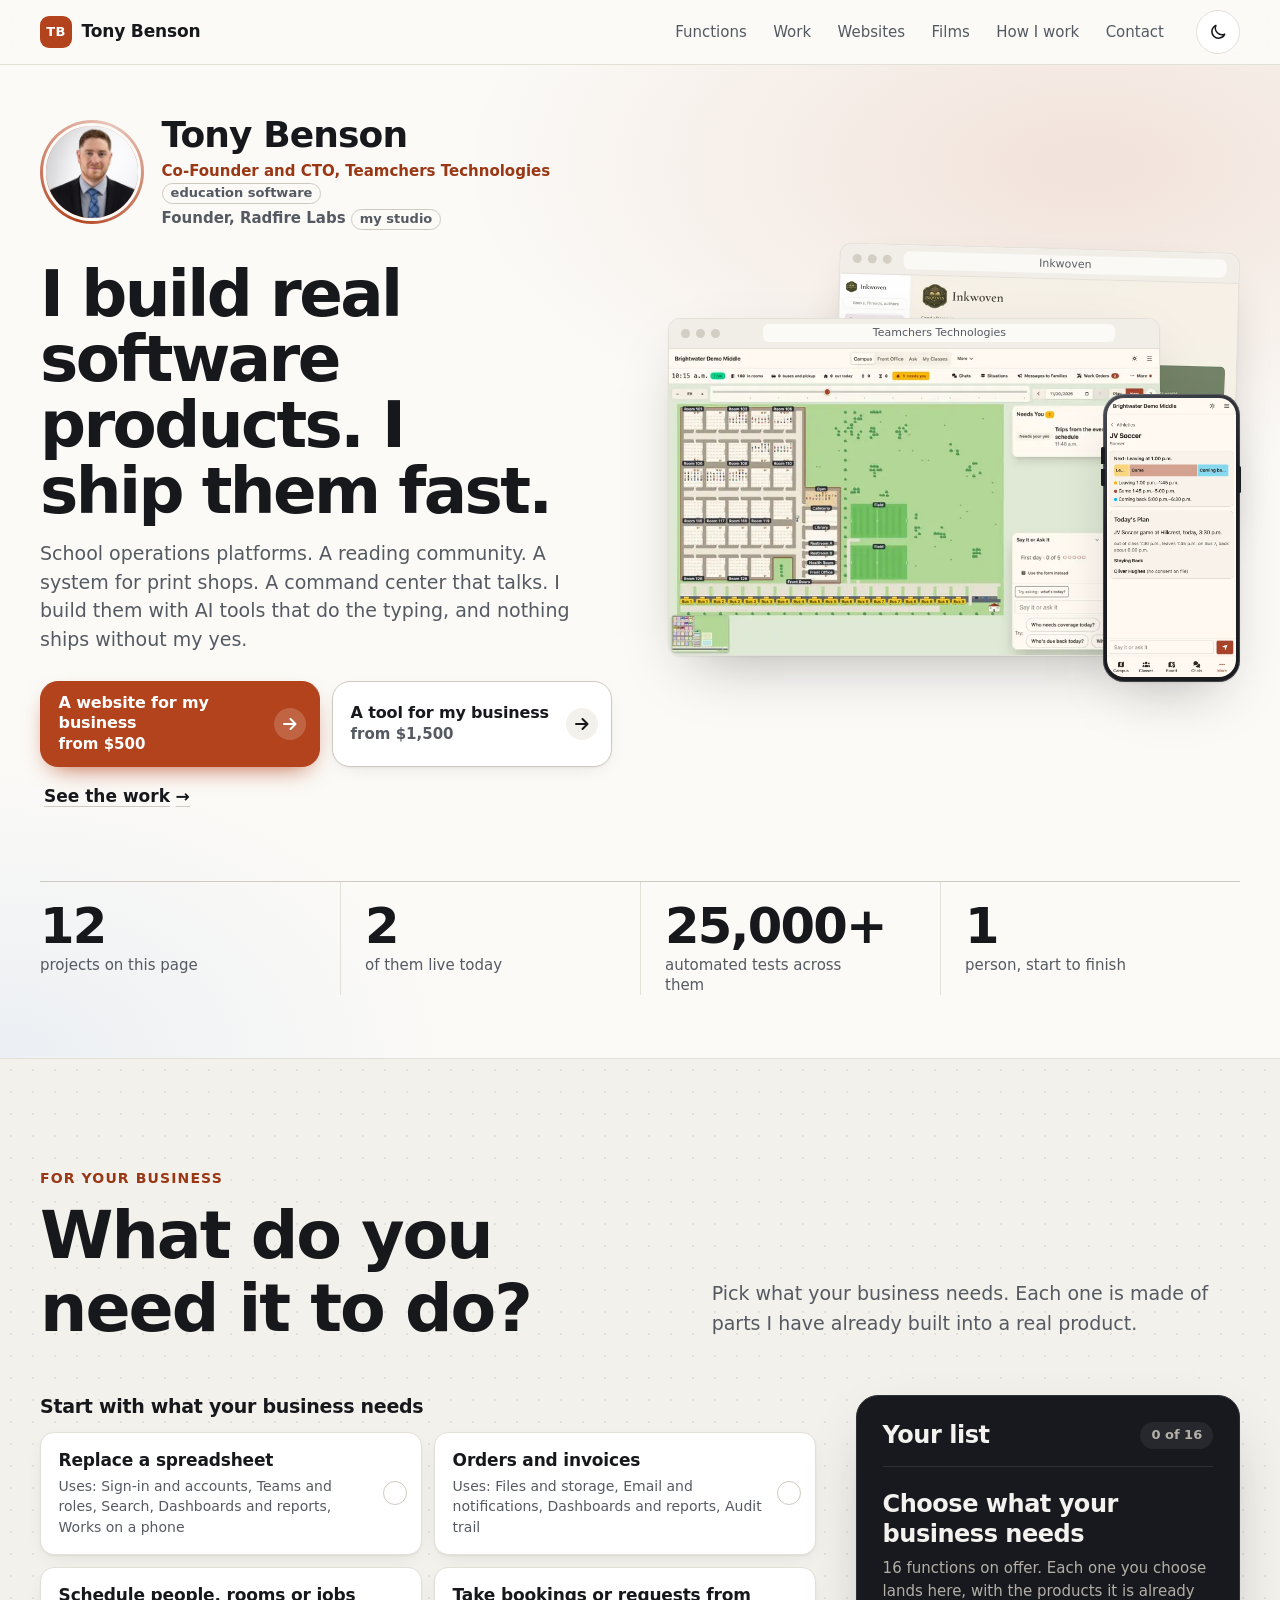
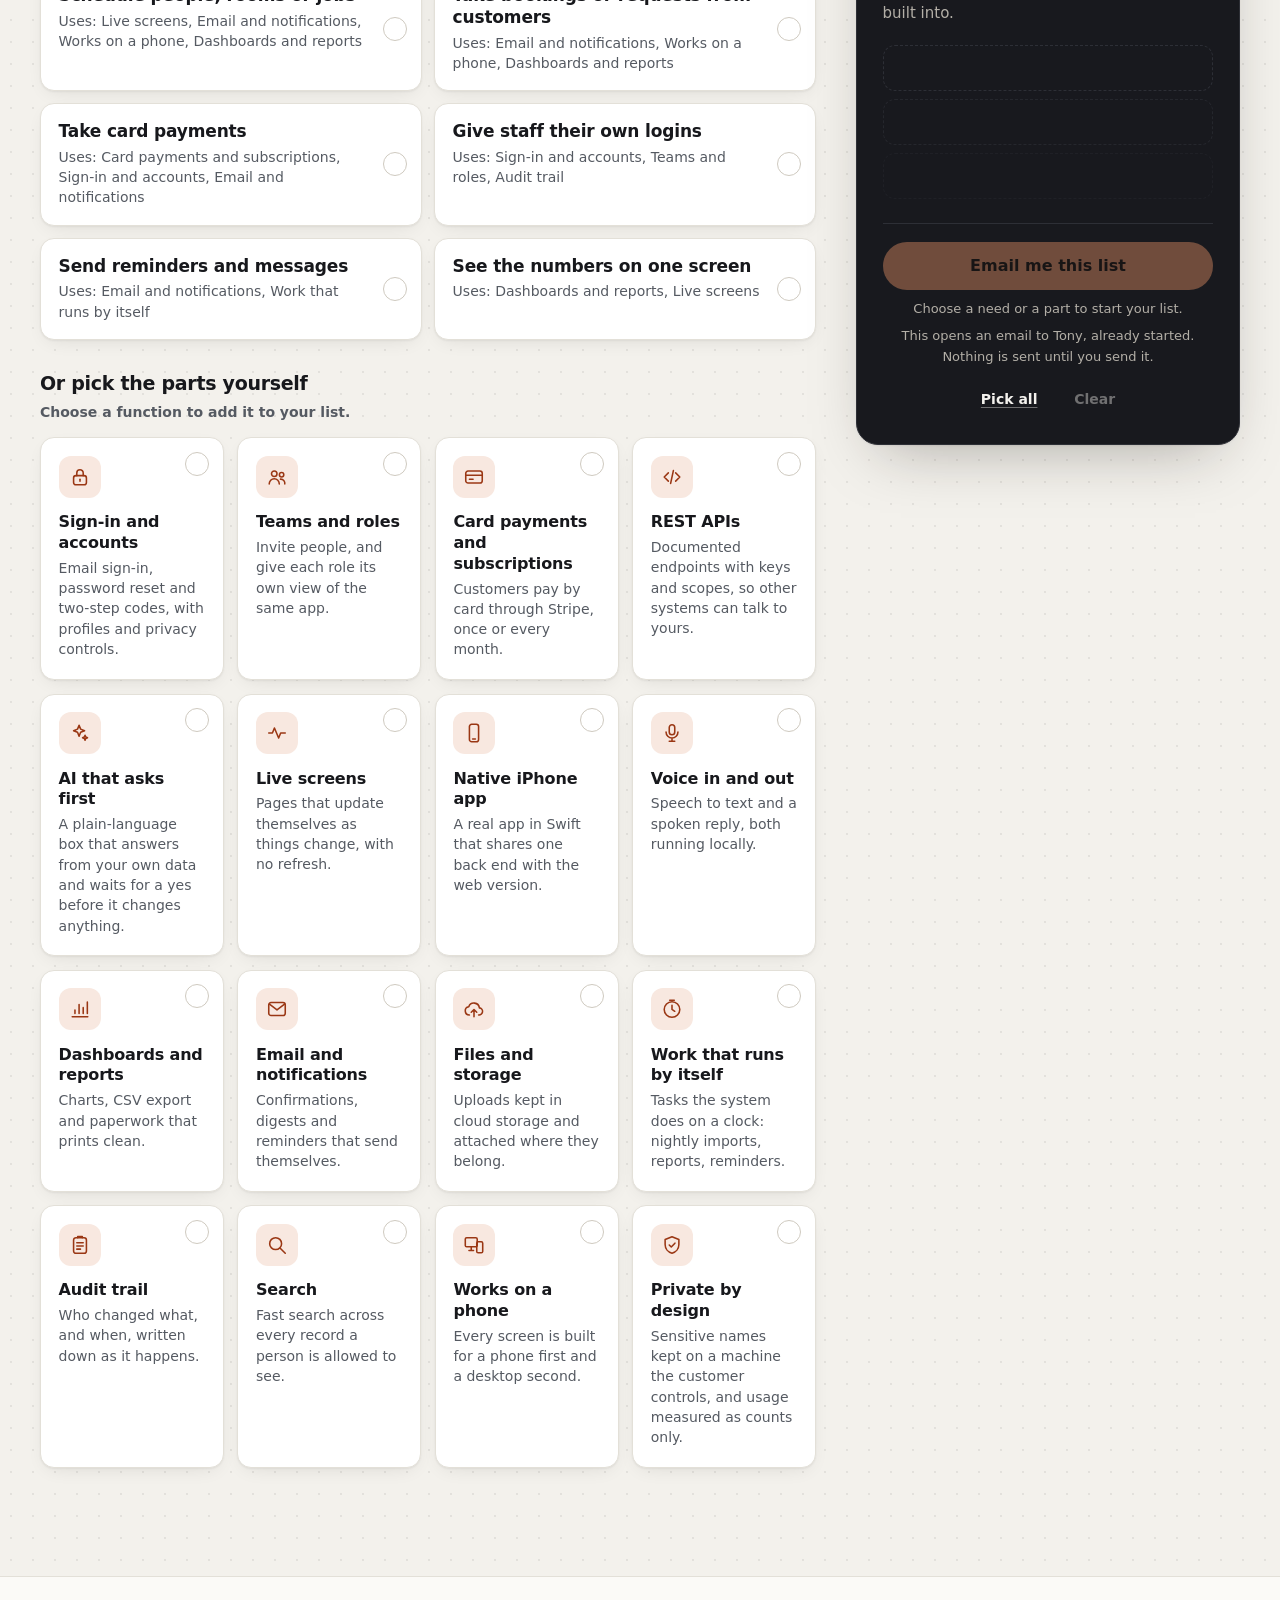
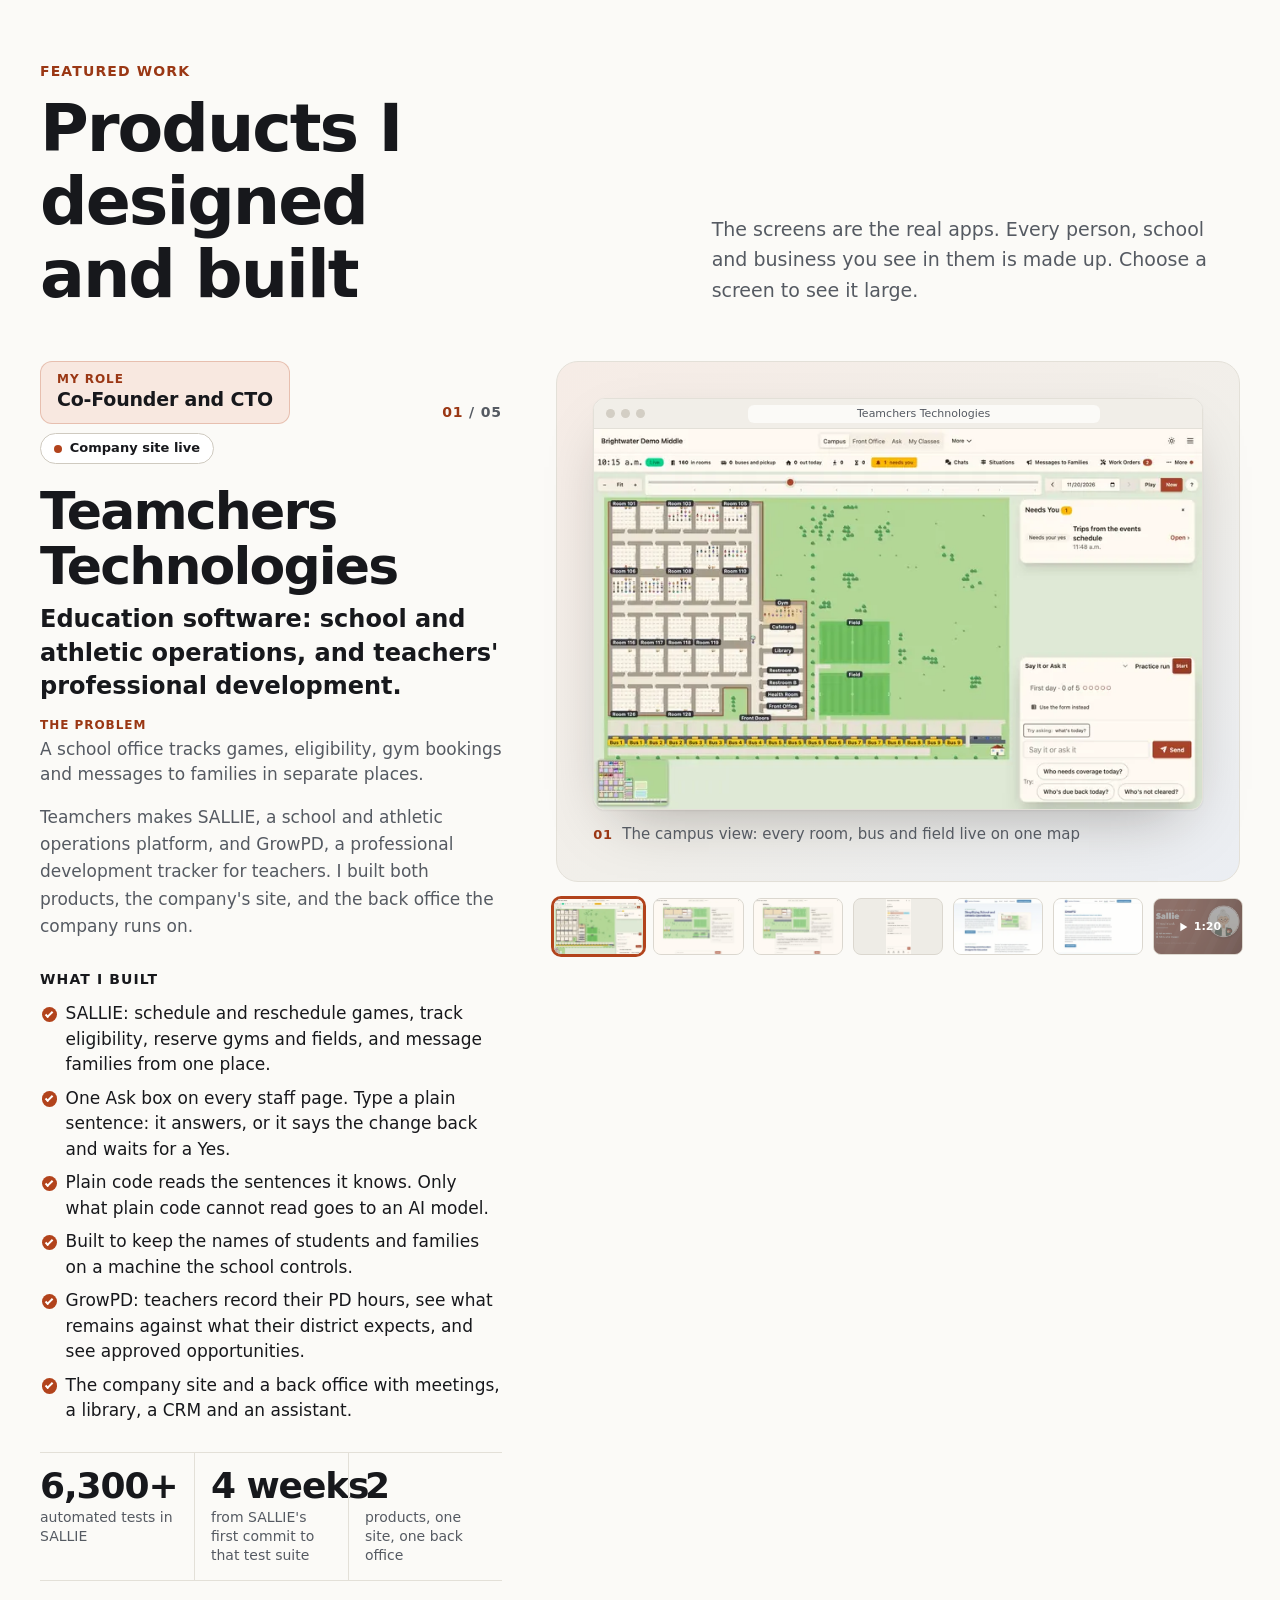
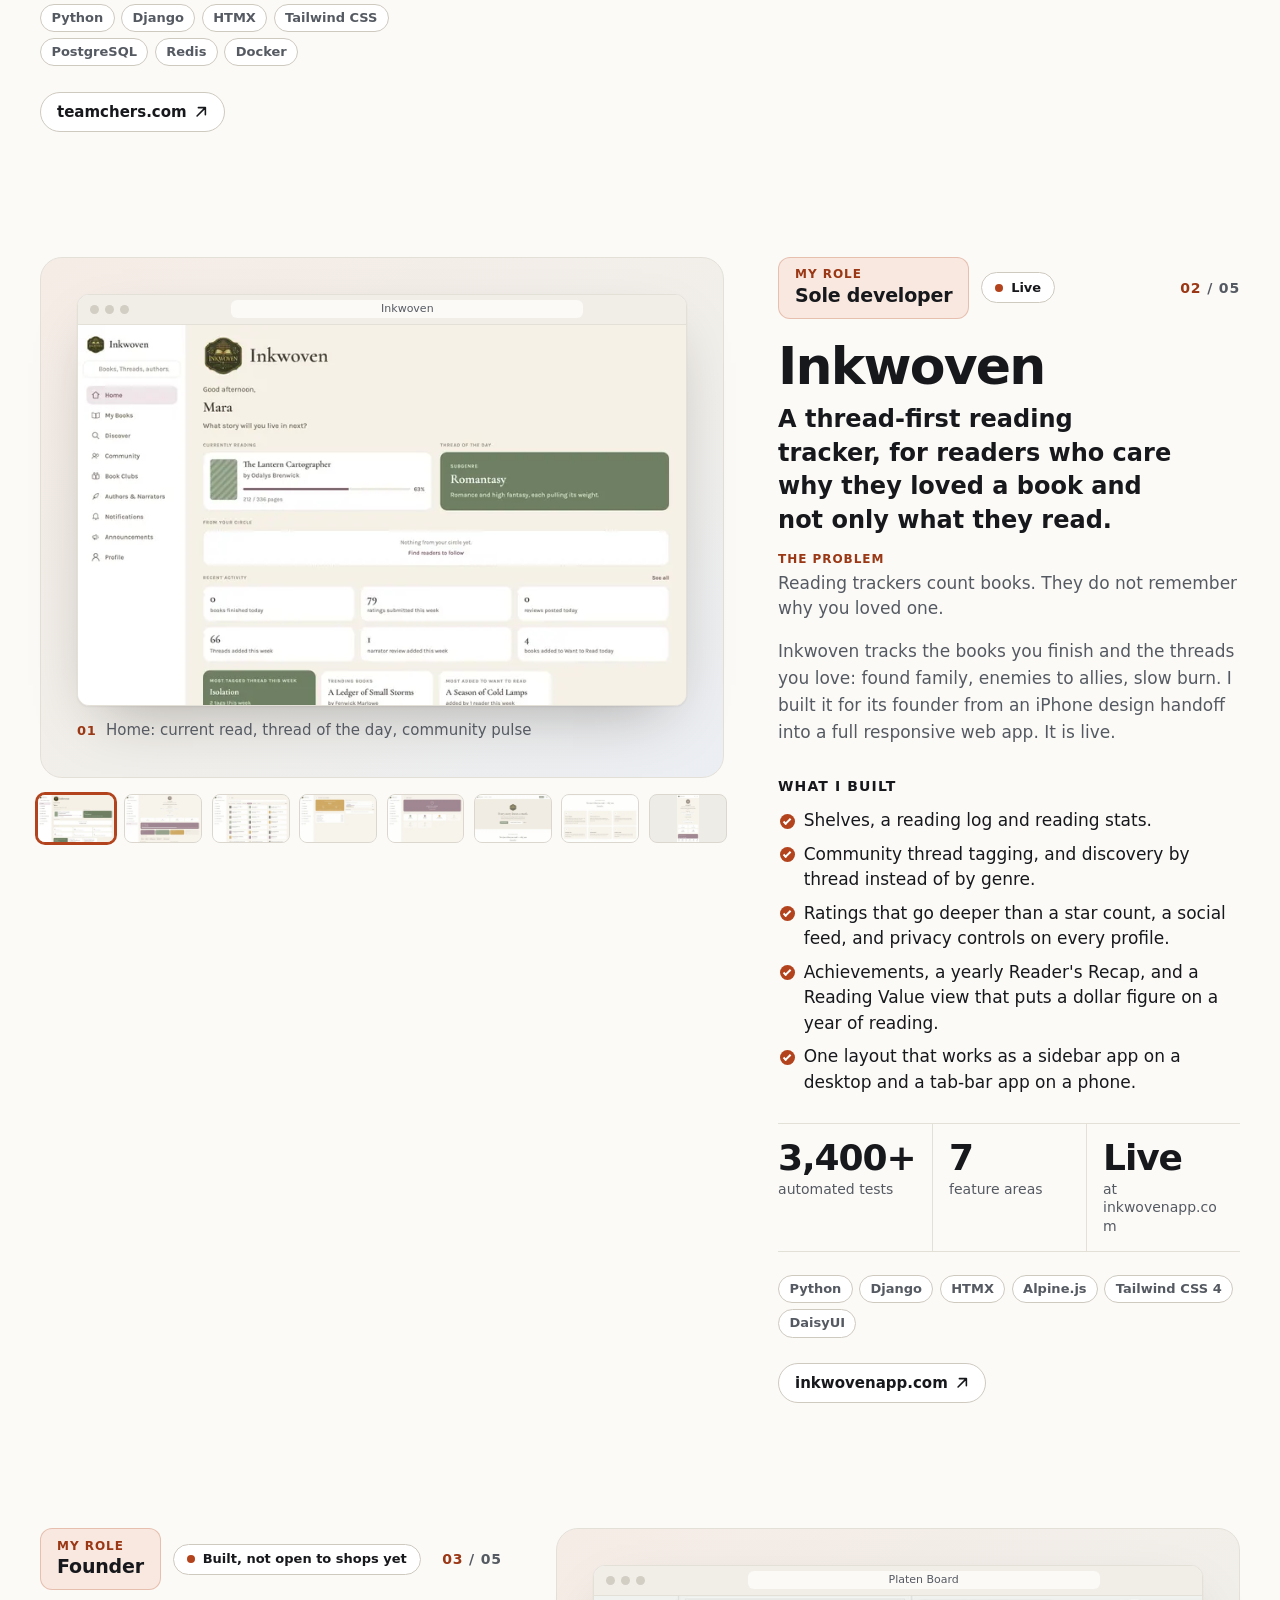
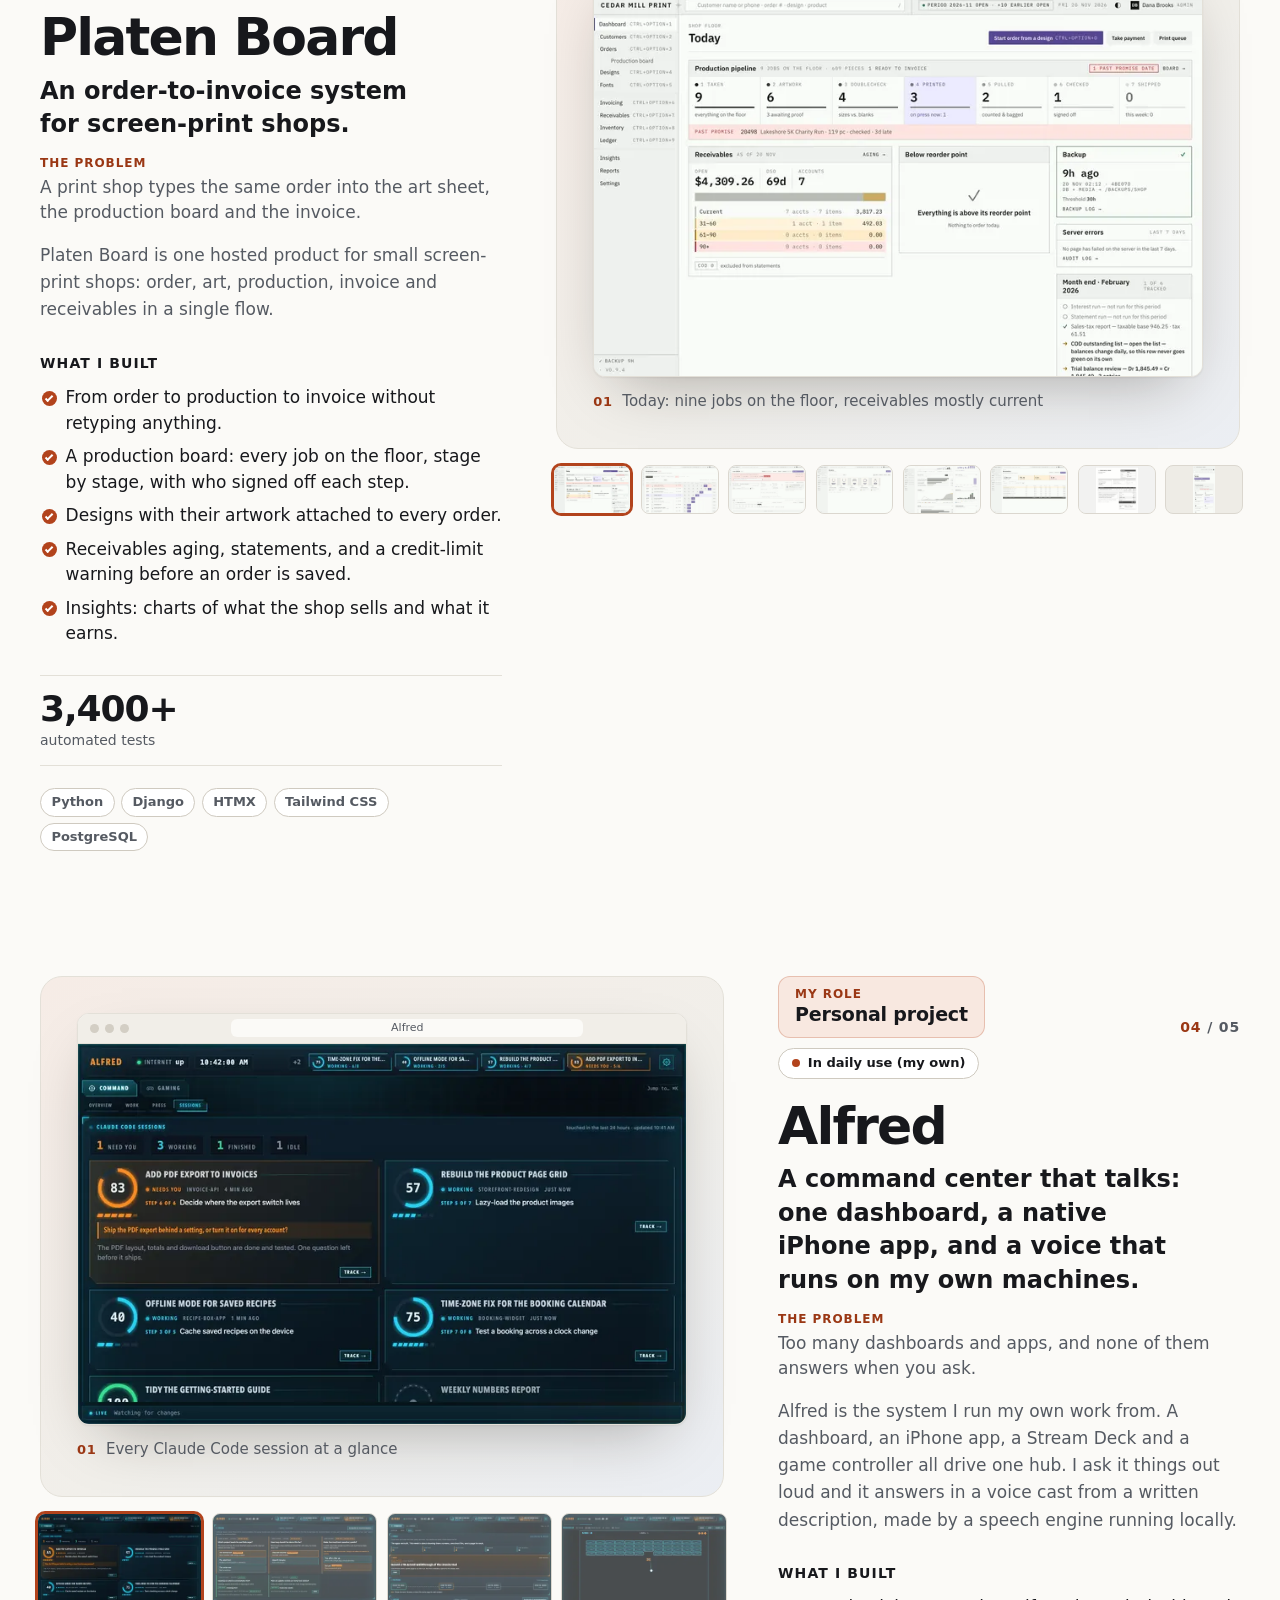
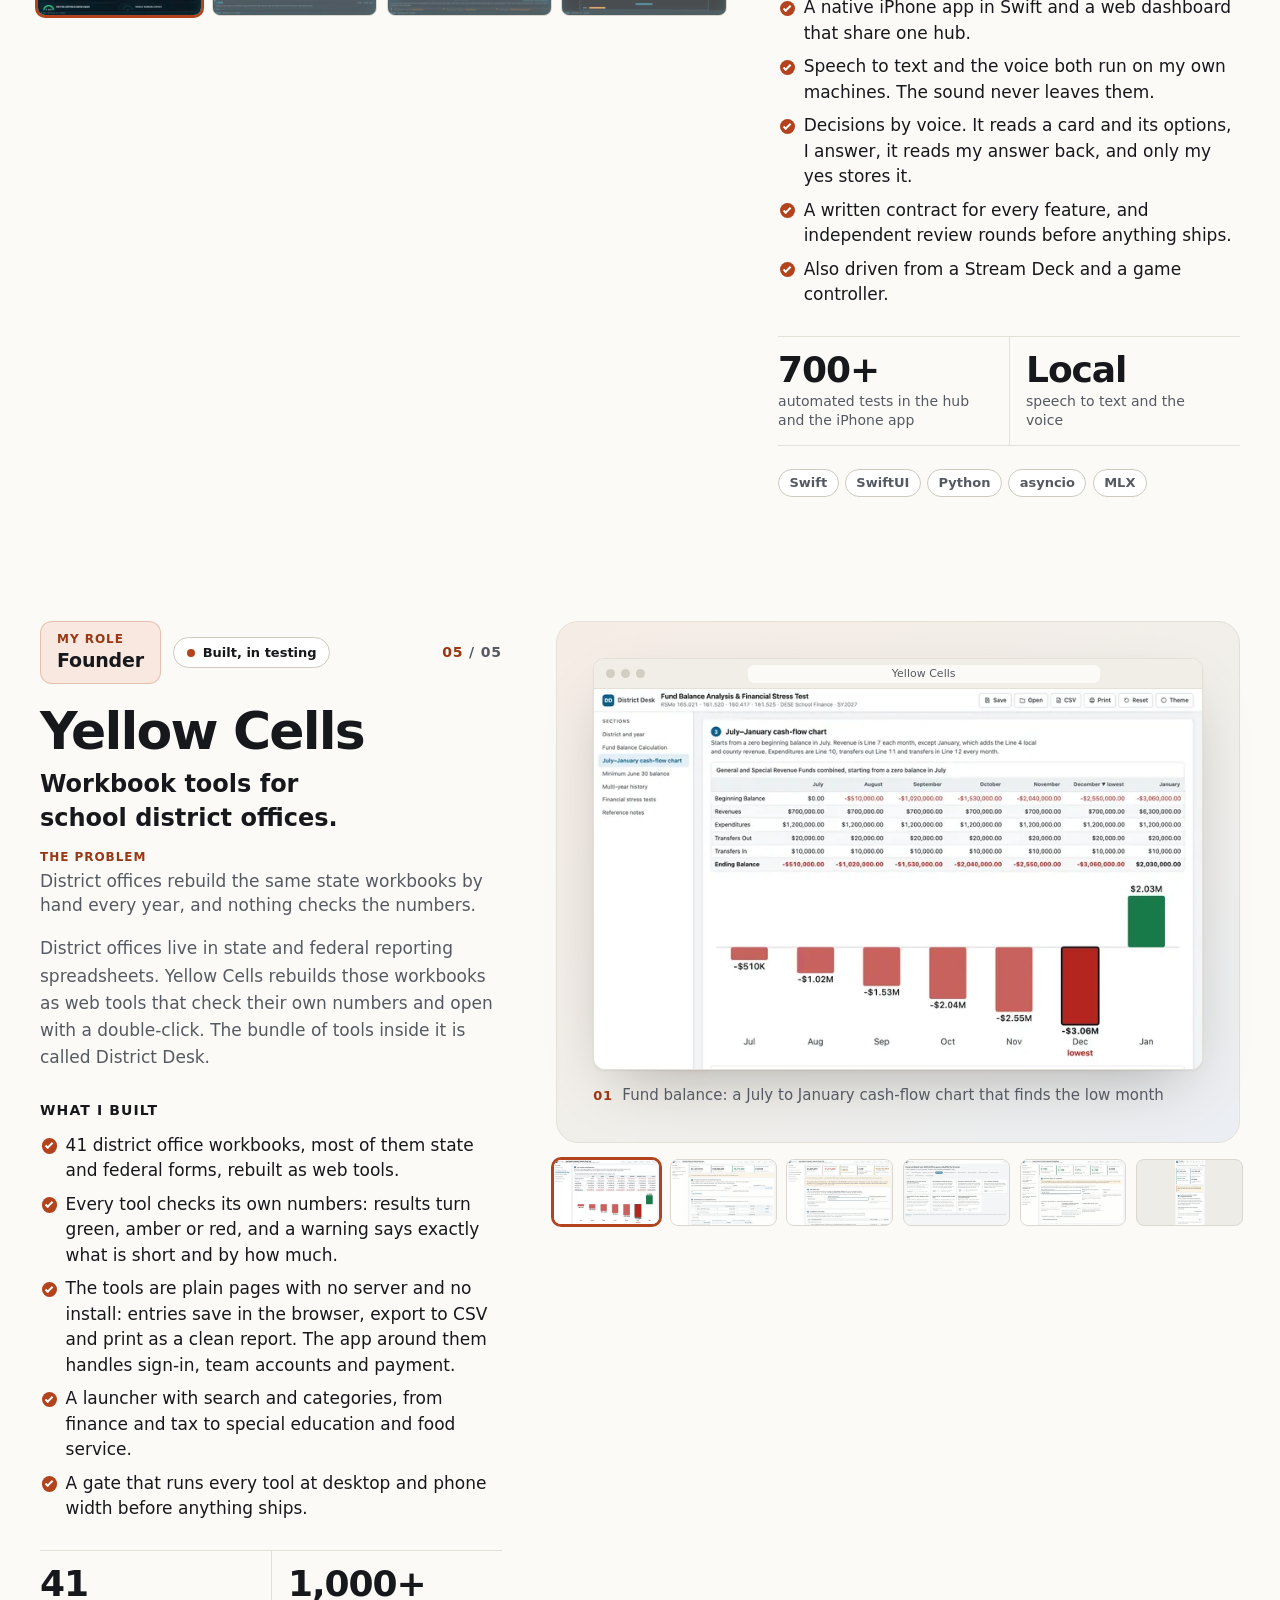
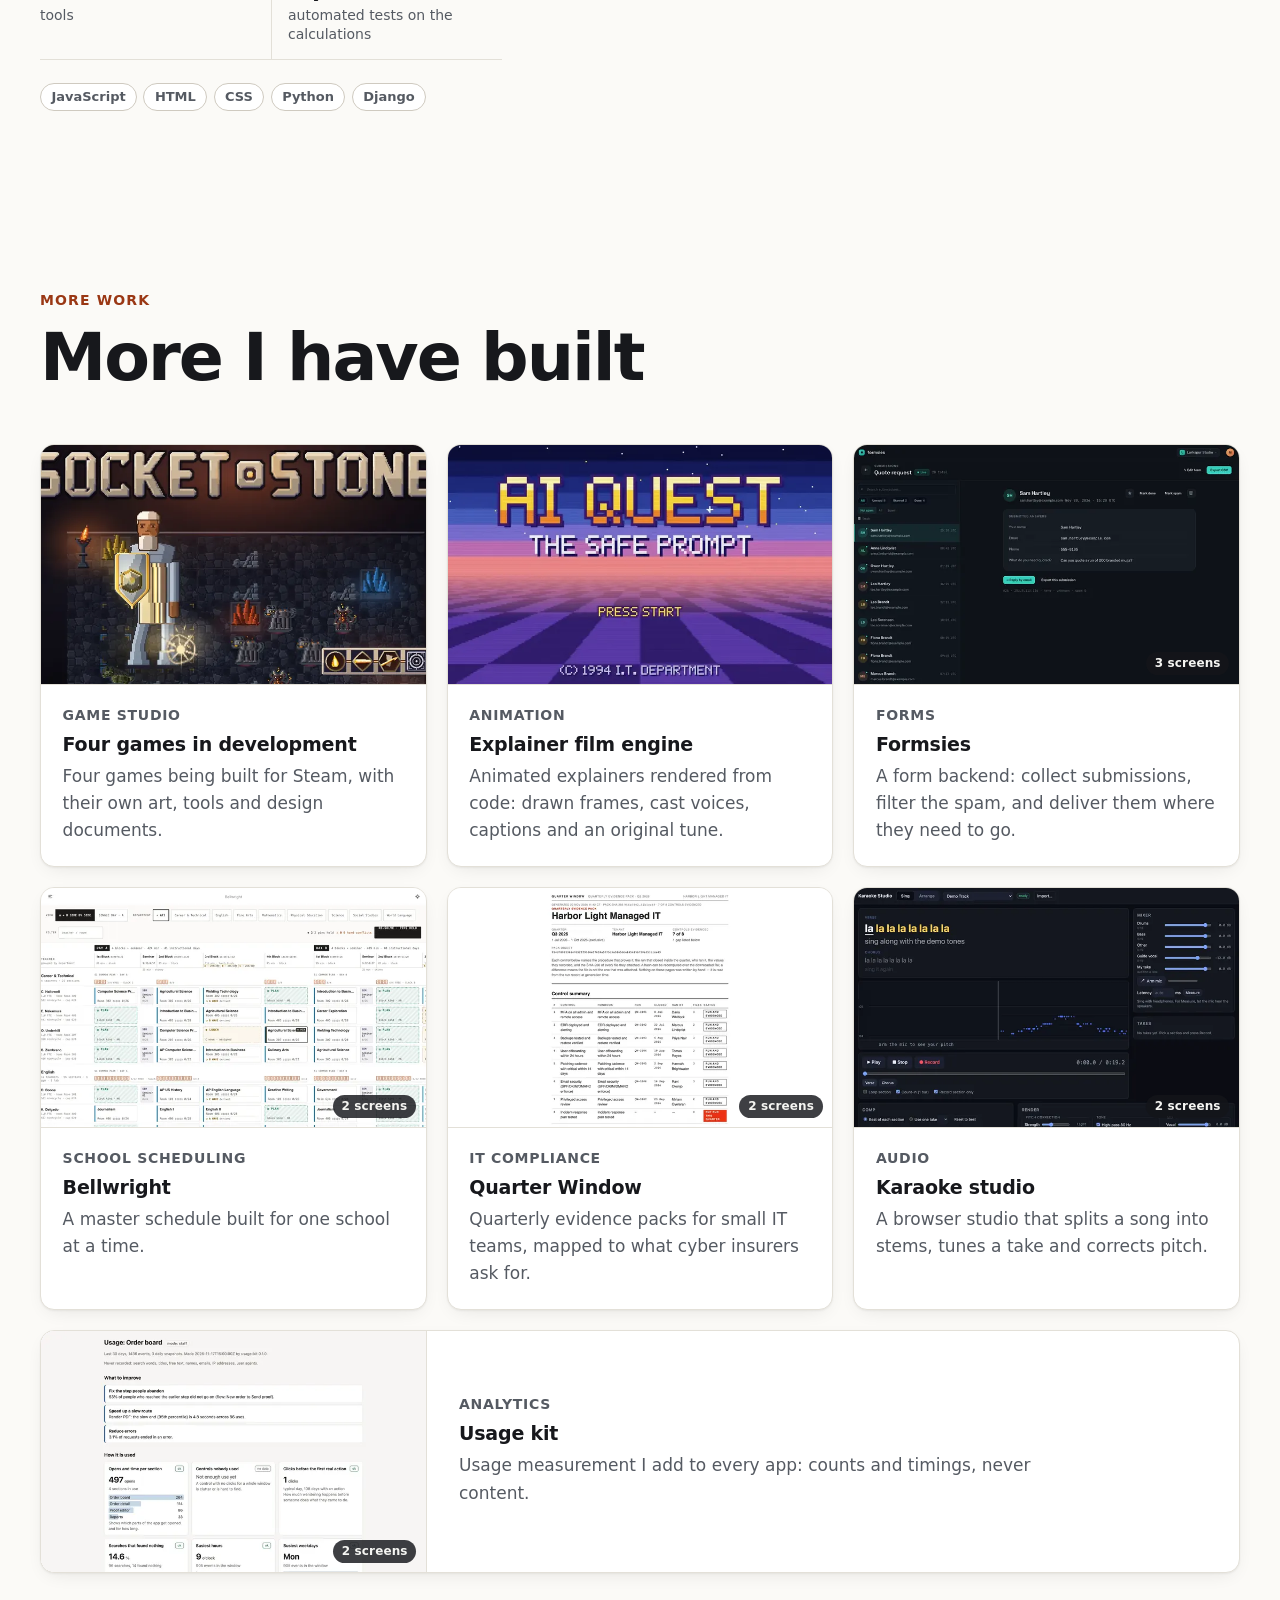
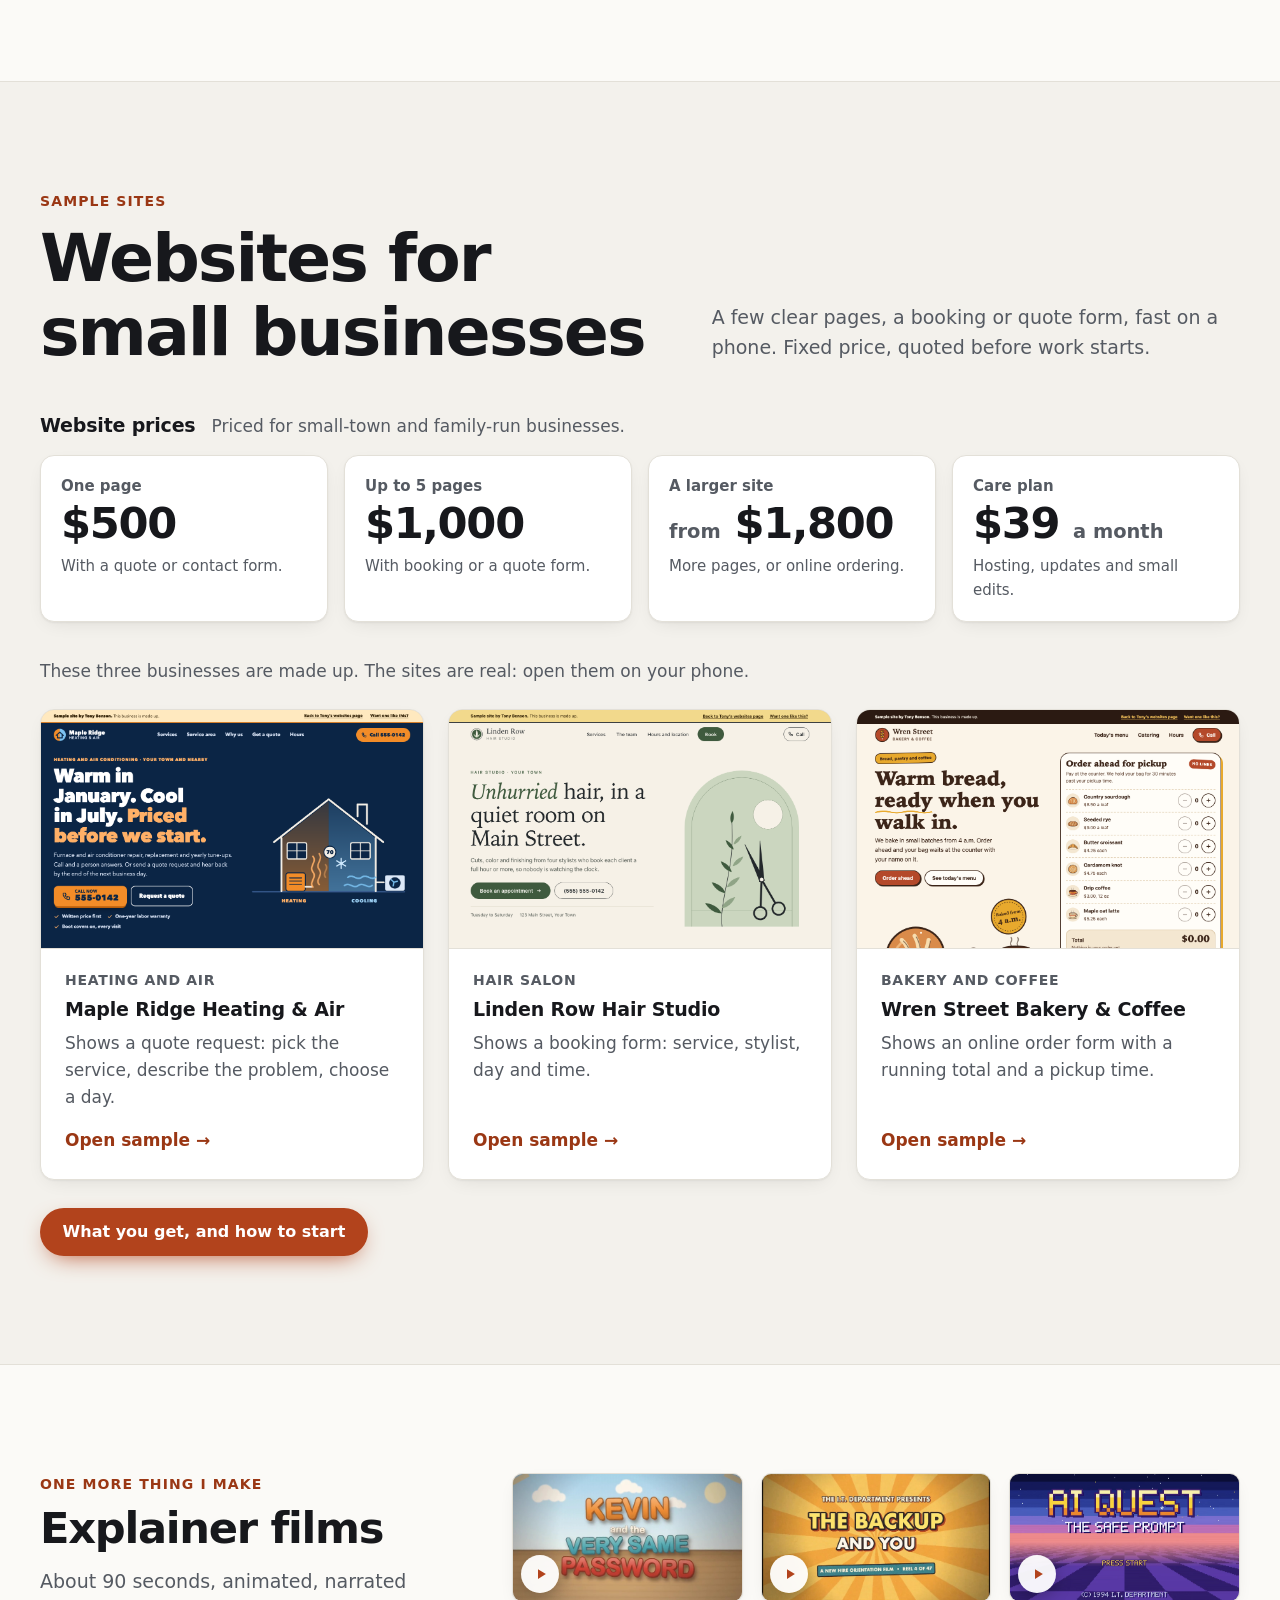
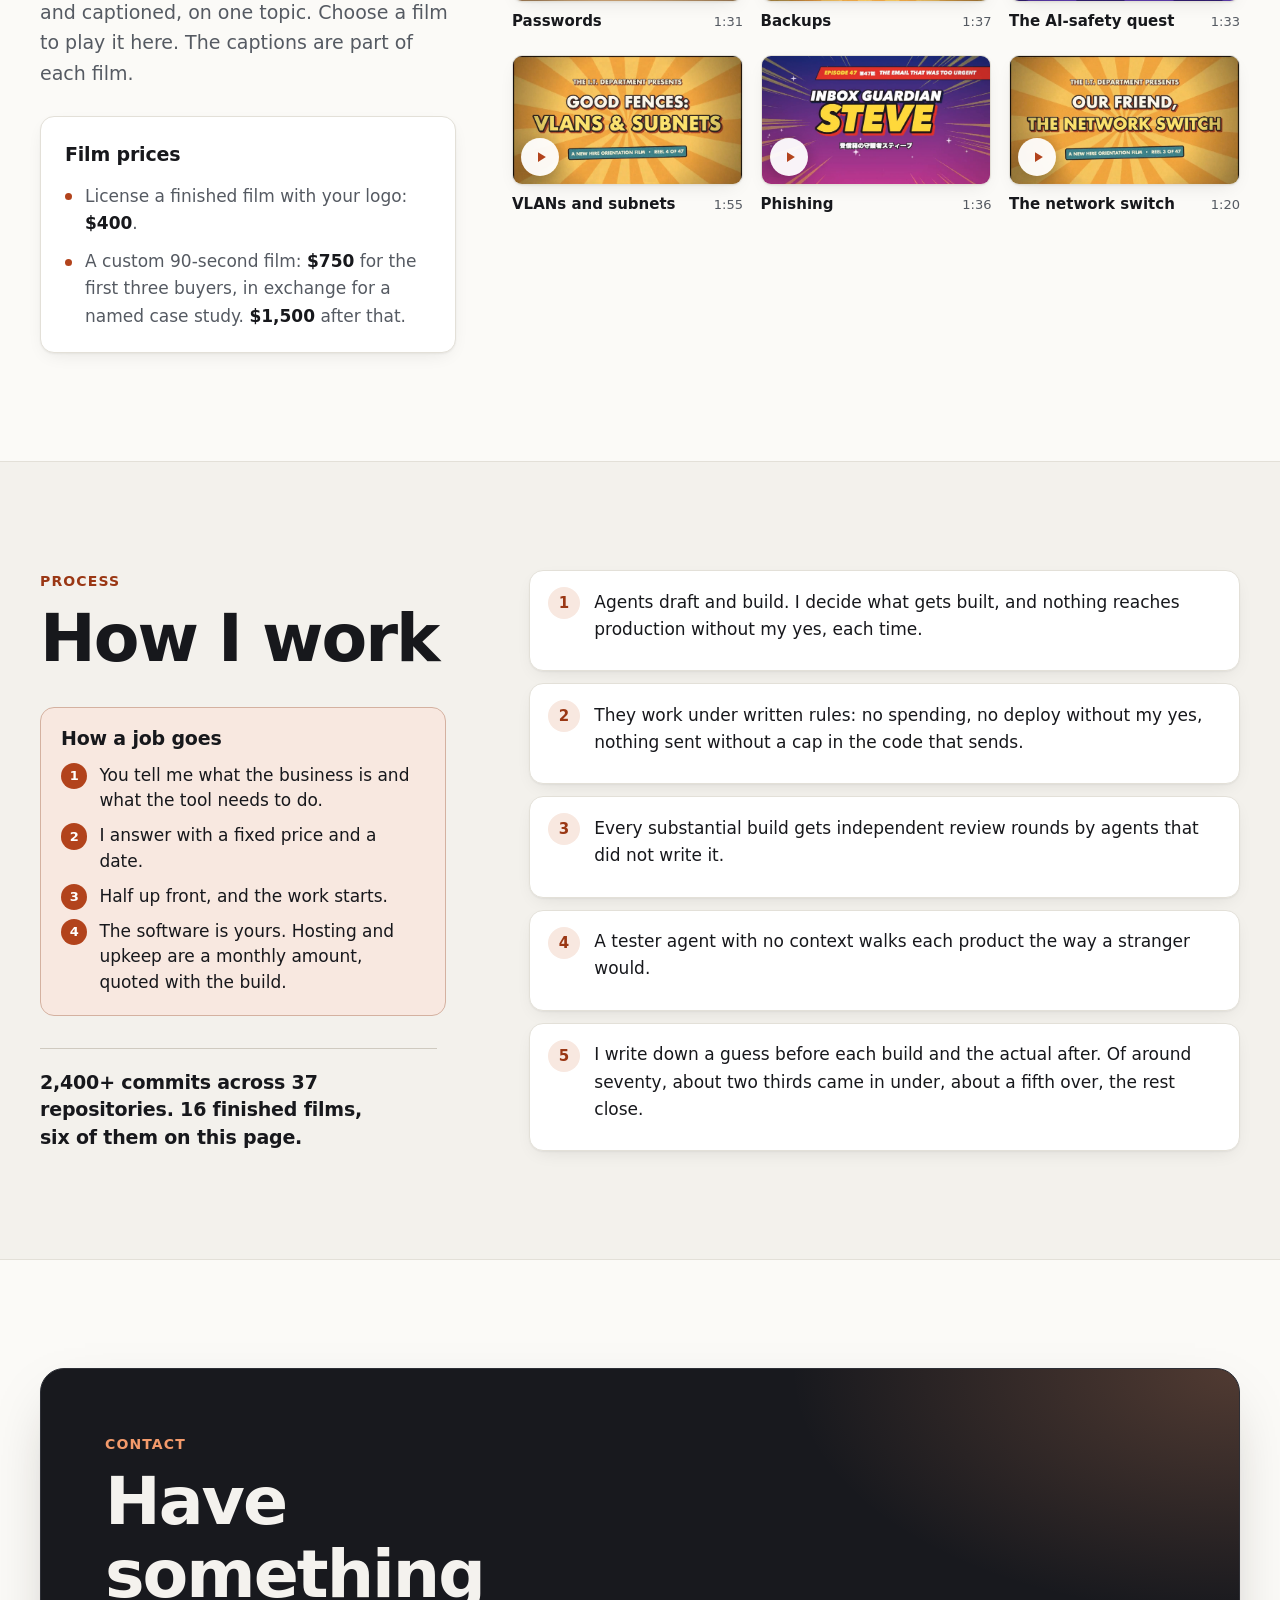
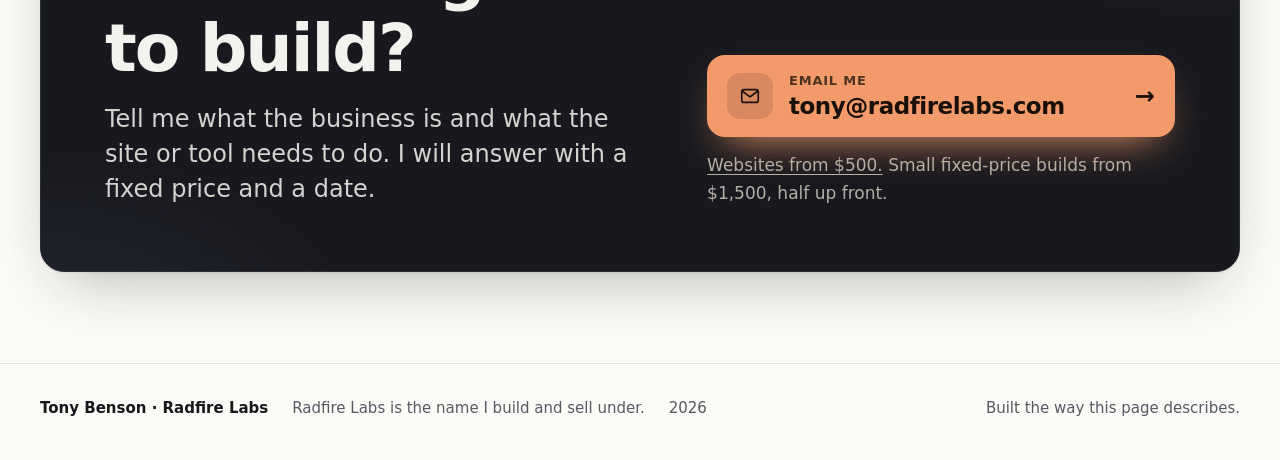
==== index.html @ 1e844c2b "The phone in the first-screen graphic: its real shape, and the whole screen The phone's body was dra" ====
<!doctype html>
<html lang="en" class="no-js">
<head>
  <meta charset="utf-8">
  <meta name="viewport" content="width=device-width, initial-scale=1">
  <title>Tony Benson · Co-Founder and CTO, Teamchers Technologies · Radfire Labs</title>
  <meta name="description" content="School operations platforms. A reading community. A system for print shops. A command center that talks. I build them with AI tools that do the typing, and nothing ships without my yes.">
  <link rel="canonical" href="https://radfirelabs.com/">
  <meta property="og:type" content="website">
  <meta property="og:site_name" content="Tony Benson">
  <meta property="og:title" content="Tony Benson: I build real software products. I ship them fast.">
  <meta property="og:description" content="School operations platforms. A reading community. A system for print shops. A command center that talks. I build them with AI tools that do the typing, and nothing ships without my yes.">
  <meta property="og:url" content="https://radfirelabs.com/">
  <meta property="og:image" content="https://radfirelabs.com/assets/img/card.jpg">
  <meta property="og:image:width" content="1200">
  <meta property="og:image:height" content="630">
  <meta property="og:image:alt" content="Tony Benson, his roles, and two of the apps he built.">
  <meta name="twitter:card" content="summary_large_image">
  <meta name="color-scheme" content="light dark">
  <link rel="icon" href="assets/img/favicon.svg" type="image/svg+xml">
  <link rel="stylesheet" href="assets/css/site.css">
  <script>
    (function () {
      var root = document.documentElement;
      root.className = root.className.replace("no-js", "js");
      try {
        var saved = localStorage.getItem("theme");
        if (saved === "light" || saved === "dark") root.setAttribute("data-theme", saved);
      } catch (e) {}
    })();
  </script>
</head>
<body class="page-home">
  <a class="skip-link" href="#main">Skip to content</a>

  <header class="site-header">
    <div class="container header-inner">
      <a class="brand" href="#top" aria-label="Tony Benson, back to the top">
        <span class="brand-mark" aria-hidden="true">TB</span>
        <span class="brand-name">Tony Benson</span>
      </a>
      <nav class="site-nav" aria-label="Sections">
        <ul>
          <li><a href="#build">Functions</a></li>
          <li><a href="#work">Work</a></li>
          <li><a href="#websites">Websites</a></li>
          <li><a href="#films">Films</a></li>
          <li><a href="#how">How I work</a></li>
          <li><a href="#contact">Contact</a></li>
        </ul>
      </nav>
      <button class="theme-toggle" type="button" aria-label="Switch to dark theme" data-theme-toggle>
        <svg class="icon-moon" viewBox="0 0 24 24" width="20" height="20" aria-hidden="true" focusable="false">
          <path d="M20 14.5A8 8 0 0 1 9.5 4a8 8 0 1 0 10.5 10.5z" fill="none" stroke="currentColor" stroke-width="1.8" stroke-linejoin="round"/>
        </svg>
        <svg class="icon-sun" viewBox="0 0 24 24" width="20" height="20" aria-hidden="true" focusable="false">
          <circle cx="12" cy="12" r="4" fill="none" stroke="currentColor" stroke-width="1.8"/>
          <path d="M12 2.5v2.5M12 19v2.5M2.5 12H5M19 12h2.5M5.3 5.3l1.8 1.8M16.9 16.9l1.8 1.8M5.3 18.7l1.8-1.8M16.9 7.1l1.8-1.8" stroke="currentColor" stroke-width="1.8" stroke-linecap="round"/>
        </svg>
      </button>
    </div>
    <!-- Phones and tablets: the four main jumps, always in the header, plain links (no script needed). -->
    <nav class="jump-nav" aria-label="Sections">
      <div class="container">
        <ul class="jump-list" role="list">
          <li><a href="#websites">Websites</a></li>
          <li><a href="#work">Work</a></li>
          <li><a href="#build">Functions</a></li>
          <li><a href="#contact">Contact</a></li>
        </ul>
      </div>
    </nav>
  </header>

  <main id="main">
    <!-- 1. Top -->
    <section class="hero" id="top" aria-labelledby="hero-title">
      <div class="hero-glow" aria-hidden="true"></div>
      <div class="container hero-inner">
        <div class="hero-copy">
          <div class="hero-id">
            <span class="portrait-ring"><img class="portrait" src="assets/img/tony.jpg" width="800" height="800" decoding="async" fetchpriority="high" alt="Tony Benson"></span>
            <div>
              <h1 id="hero-title" class="hero-name">Tony Benson</h1>
              <ul class="hero-roles" role="list"><li><span class="role-text">Co-Founder and CTO, Teamchers Technologies</span> <span class="role-note"><span class="visually-hidden">, </span>education software</span></li><li><span class="role-text">Founder, Radfire Labs</span> <span class="role-note"><span class="visually-hidden">, </span>my studio</span></li></ul>
            </div>
          </div>
          <p class="hero-headline">I build real software products. I ship them fast.</p>
          <p class="hero-sub">School operations platforms. A reading community. A system for print shops. A command center that talks. I build them with AI tools that do the typing, and nothing ships without my yes.</p>
          <div class="hero-offers"><div class="offer-doors"><a class="offer" href="websites/index.html"><span class="offer-text"><span class="offer-label">A website for my business</span><span class="visually-hidden">, </span><span class="offer-price">from $500</span></span><span class="offer-arrow"><svg viewBox="0 0 20 20" width="20" height="20" aria-hidden="true" focusable="false"><path d="M4 10h11M10.5 5l5 5-5 5" fill="none" stroke="currentColor" stroke-width="2" stroke-linecap="round" stroke-linejoin="round"/></svg></span></a><a class="offer" href="#contact"><span class="offer-text"><span class="offer-label">A tool for my business</span><span class="visually-hidden">, </span><span class="offer-price">from $1,500</span></span><span class="offer-arrow"><svg viewBox="0 0 20 20" width="20" height="20" aria-hidden="true" focusable="false"><path d="M4 10h11M10.5 5l5 5-5 5" fill="none" stroke="currentColor" stroke-width="2" stroke-linecap="round" stroke-linejoin="round"/></svg></span></a></div><p class="offer-more"><a class="offer-quiet" href="#work">See the work<span class="offer-quiet-arrow" aria-hidden="true">&rarr;</span></a></p></div>
        </div>
        <div class="hero-art"><div class="collage"><div class="browser layer-back"><div class="browser-bar" aria-hidden="true"><span class="dots"><i></i><i></i><i></i></span><span class="addr">Inkwoven</span></div><div class="browser-view"><img src="assets/work/inkwoven/10-app-home-1080.webp" width="2880" height="1800" srcset="assets/work/inkwoven/10-app-home-720.webp 720w, assets/work/inkwoven/10-app-home-1080.webp 1080w, assets/work/inkwoven/10-app-home-1440.webp 1440w" sizes="(min-width: 1024px) 430px, (min-width: 600px) 66vw, 66vw" decoding="async" alt="Inkwoven: The signed-in home screen of the app on a made-up reader account, showing the book in progress with page progress and the community activity tiles."></div></div><div class="browser layer-front"><div class="browser-bar" aria-hidden="true"><span class="dots"><i></i><i></i><i></i></span><span class="addr">Teamchers Technologies</span></div><div class="browser-view"><img src="assets/work/teamchers/11-sallie-campus-1080.webp" width="2880" height="1800" srcset="assets/work/teamchers/11-sallie-campus-720.webp 720w, assets/work/teamchers/11-sallie-campus-1080.webp 1080w, assets/work/teamchers/11-sallie-campus-1440.webp 1440w" sizes="(min-width: 1024px) 520px, (min-width: 600px) 80vw, 80vw" fetchpriority="high" decoding="async" alt="Teamchers Technologies: SALLIE principal Campus page at mid-morning on a fictional school: map of rooms with student dots, status bar (160 in rooms, 1 needs you), a time slider, and the Say It or Ask It box."></div></div><div class="phone layer-phone"><img src="assets/work/teamchers/13-sallie-coach-phone-720.webp" width="1170" height="2532" srcset="assets/work/teamchers/13-sallie-coach-phone-480.webp 480w, assets/work/teamchers/13-sallie-coach-phone-720.webp 720w" sizes="(min-width: 1024px) 140px, (min-width: 600px) 160px, 84px" decoding="async" alt="Teamchers Technologies on a phone: SALLIE coach view at phone width for JV Soccer: timeline of leaving, game and coming back, and today&#x27;s plan with a student staying back."></div></div></div>
      </div>
      <div class="container"><dl class="hero-stats"><div><dt>projects on this page</dt><dd>12</dd></div><div><dt>of them live today</dt><dd>2</dd></div><div><dt>automated tests across them</dt><dd>25,000+</dd></div><div><dt>person, start to finish</dt><dd>1</dd></div></dl></div>
    </section>

    <!-- 2. What I can build into your app -->
    <section class="section section-build" id="build" aria-labelledby="build-title">
      <div class="container">
        <div class="section-head build-head">
          <p class="eyebrow">For your business</p>
          <h2 id="build-title" class="section-title">What do you need it to do?</h2>
          <p class="section-intro">Pick what your business needs. Each one is made of parts I have already built into a real product.</p>
        </div>
        <div class="picker" data-picker data-total="16" data-mail="{&quot;subject&quot;: &quot;A tool for my business&quot;, &quot;greeting&quot;: &quot;Hello Tony,&quot;, &quot;need&quot;: &quot;I need a tool for my business.&quot;, &quot;goals_heading&quot;: &quot;What it should do:&quot;, &quot;parts_heading&quot;: &quot;Parts it may need:&quot;, &quot;about&quot;: &quot;About the business:&quot;, &quot;reach&quot;: &quot;Best way to reach me:&quot;, &quot;empty_hint&quot;: &quot;Choose a need or a part to start your list.&quot;}">
          <div class="picker-main">
            <h3 class="picker-sub" id="goals-title">Start with what your business needs</h3><ul class="goal-grid" role="list" aria-labelledby="goals-title"><li class="goal-item"><span class="goal" data-goal="spreadsheet" data-goal-picks="login teams search reports mobile"><span class="goal-name">Replace a spreadsheet</span><span class="goal-uses">Uses: Sign-in and accounts, Teams and roles, Search, Dashboards and reports, Works on a phone</span><span class="pick-check" aria-hidden="true"><svg viewBox="0 0 16 16" width="12" height="12" aria-hidden="true" focusable="false"><path d="M3.5 8.4 6.6 11.4 12.5 4.8" fill="none" stroke="currentColor" stroke-width="2.2" stroke-linecap="round" stroke-linejoin="round"/></svg></span></span></li><li class="goal-item"><span class="goal" data-goal="orders" data-goal-picks="files email reports audit"><span class="goal-name">Orders and invoices</span><span class="goal-uses">Uses: Files and storage, Email and notifications, Dashboards and reports, Audit trail</span><span class="pick-check" aria-hidden="true"><svg viewBox="0 0 16 16" width="12" height="12" aria-hidden="true" focusable="false"><path d="M3.5 8.4 6.6 11.4 12.5 4.8" fill="none" stroke="currentColor" stroke-width="2.2" stroke-linecap="round" stroke-linejoin="round"/></svg></span></span></li><li class="goal-item"><span class="goal" data-goal="schedule" data-goal-picks="live email mobile reports"><span class="goal-name">Schedule people, rooms or jobs</span><span class="goal-uses">Uses: Live screens, Email and notifications, Works on a phone, Dashboards and reports</span><span class="pick-check" aria-hidden="true"><svg viewBox="0 0 16 16" width="12" height="12" aria-hidden="true" focusable="false"><path d="M3.5 8.4 6.6 11.4 12.5 4.8" fill="none" stroke="currentColor" stroke-width="2.2" stroke-linecap="round" stroke-linejoin="round"/></svg></span></span></li><li class="goal-item"><span class="goal" data-goal="bookings" data-goal-picks="email mobile reports"><span class="goal-name">Take bookings or requests from customers</span><span class="goal-uses">Uses: Email and notifications, Works on a phone, Dashboards and reports</span><span class="pick-check" aria-hidden="true"><svg viewBox="0 0 16 16" width="12" height="12" aria-hidden="true" focusable="false"><path d="M3.5 8.4 6.6 11.4 12.5 4.8" fill="none" stroke="currentColor" stroke-width="2.2" stroke-linecap="round" stroke-linejoin="round"/></svg></span></span></li><li class="goal-item"><span class="goal" data-goal="cards" data-goal-picks="payments login email"><span class="goal-name">Take card payments</span><span class="goal-uses">Uses: Card payments and subscriptions, Sign-in and accounts, Email and notifications</span><span class="pick-check" aria-hidden="true"><svg viewBox="0 0 16 16" width="12" height="12" aria-hidden="true" focusable="false"><path d="M3.5 8.4 6.6 11.4 12.5 4.8" fill="none" stroke="currentColor" stroke-width="2.2" stroke-linecap="round" stroke-linejoin="round"/></svg></span></span></li><li class="goal-item"><span class="goal" data-goal="logins" data-goal-picks="login teams audit"><span class="goal-name">Give staff their own logins</span><span class="goal-uses">Uses: Sign-in and accounts, Teams and roles, Audit trail</span><span class="pick-check" aria-hidden="true"><svg viewBox="0 0 16 16" width="12" height="12" aria-hidden="true" focusable="false"><path d="M3.5 8.4 6.6 11.4 12.5 4.8" fill="none" stroke="currentColor" stroke-width="2.2" stroke-linecap="round" stroke-linejoin="round"/></svg></span></span></li><li class="goal-item"><span class="goal" data-goal="reminders" data-goal-picks="email jobs"><span class="goal-name">Send reminders and messages</span><span class="goal-uses">Uses: Email and notifications, Work that runs by itself</span><span class="pick-check" aria-hidden="true"><svg viewBox="0 0 16 16" width="12" height="12" aria-hidden="true" focusable="false"><path d="M3.5 8.4 6.6 11.4 12.5 4.8" fill="none" stroke="currentColor" stroke-width="2.2" stroke-linecap="round" stroke-linejoin="round"/></svg></span></span></li><li class="goal-item"><span class="goal" data-goal="numbers" data-goal-picks="reports live"><span class="goal-name">See the numbers on one screen</span><span class="goal-uses">Uses: Dashboards and reports, Live screens</span><span class="pick-check" aria-hidden="true"><svg viewBox="0 0 16 16" width="12" height="12" aria-hidden="true" focusable="false"><path d="M3.5 8.4 6.6 11.4 12.5 4.8" fill="none" stroke="currentColor" stroke-width="2.2" stroke-linecap="round" stroke-linejoin="round"/></svg></span></span></li></ul>
            <h3 class="picker-sub picker-sub-parts" id="parts-title">Or pick the parts yourself</h3>
            <p class="picker-howto">Choose a function to add it to your list.</p>
            <ul class="pick-grid" role="list" aria-label="Functions">
              <li class="pick-item"><span class="pick" data-pick="login"><span class="pick-icon"><svg class="pick-icon-svg" viewBox="0 0 24 24" width="24" height="24" aria-hidden="true" focusable="false" fill="none" stroke="currentColor" stroke-width="1.7" stroke-linecap="round" stroke-linejoin="round"><rect x="5" y="10.5" width="14" height="10" rx="2.5"/><path d="M8.5 10.5V7.5a3.5 3.5 0 0 1 7 0v3"/><path d="M12 14.5v2"/></svg></span><span class="pick-text"><span class="pick-name">Sign-in and accounts</span><span class="pick-line">Email sign-in, password reset and two-step codes, with profiles and privacy controls.</span></span><span class="pick-check" aria-hidden="true"><svg viewBox="0 0 16 16" width="12" height="12" aria-hidden="true" focusable="false"><path d="M3.5 8.4 6.6 11.4 12.5 4.8" fill="none" stroke="currentColor" stroke-width="2.2" stroke-linecap="round" stroke-linejoin="round"/></svg></span></span><div class="pick-built"><span class="pick-built-label">Built in:</span><ul role="list"><li><a class="built-chip" href="#teamchers">Teamchers Technologies</a></li><li><a class="built-chip" href="#inkwoven">Inkwoven</a></li><li><a class="built-chip" href="#platen-board">Platen Board</a></li></ul></div></li><li class="pick-item"><span class="pick" data-pick="teams"><span class="pick-icon"><svg class="pick-icon-svg" viewBox="0 0 24 24" width="24" height="24" aria-hidden="true" focusable="false" fill="none" stroke="currentColor" stroke-width="1.7" stroke-linecap="round" stroke-linejoin="round"><circle cx="9" cy="8.5" r="3"/><path d="M3.5 19.5a5.5 5.5 0 0 1 11 0"/><circle cx="17" cy="9.5" r="2.4"/><path d="M15.8 14.3a4.5 4.5 0 0 1 4.7 5.2"/></svg></span><span class="pick-text"><span class="pick-name">Teams and roles</span><span class="pick-line">Invite people, and give each role its own view of the same app.</span></span><span class="pick-check" aria-hidden="true"><svg viewBox="0 0 16 16" width="12" height="12" aria-hidden="true" focusable="false"><path d="M3.5 8.4 6.6 11.4 12.5 4.8" fill="none" stroke="currentColor" stroke-width="2.2" stroke-linecap="round" stroke-linejoin="round"/></svg></span></span><div class="pick-built"><span class="pick-built-label">Built in:</span><ul role="list"><li><a class="built-chip" href="#teamchers">Teamchers Technologies</a></li><li><a class="built-chip" href="#platen-board">Platen Board</a></li><li><a class="built-chip" href="#district-tools">Yellow Cells</a></li></ul></div></li><li class="pick-item"><span class="pick" data-pick="payments"><span class="pick-icon"><svg class="pick-icon-svg" viewBox="0 0 24 24" width="24" height="24" aria-hidden="true" focusable="false" fill="none" stroke="currentColor" stroke-width="1.7" stroke-linecap="round" stroke-linejoin="round"><rect x="3" y="5.5" width="18" height="13" rx="2.5"/><path d="M3 10h18M7 14.5h4"/></svg></span><span class="pick-text"><span class="pick-name">Card payments and subscriptions</span><span class="pick-line">Customers pay by card through Stripe, once or every month.</span></span><span class="pick-check" aria-hidden="true"><svg viewBox="0 0 16 16" width="12" height="12" aria-hidden="true" focusable="false"><path d="M3.5 8.4 6.6 11.4 12.5 4.8" fill="none" stroke="currentColor" stroke-width="2.2" stroke-linecap="round" stroke-linejoin="round"/></svg></span></span><div class="pick-built"><span class="pick-built-label">Built in:</span><ul role="list"><li><a class="built-chip" href="#district-tools">Yellow Cells</a></li><li><a class="built-chip" href="#more-quarter-window">Quarter Window</a></li><li><a class="built-chip" href="#more-formsies">Formsies</a></li></ul></div></li><li class="pick-item"><span class="pick" data-pick="api"><span class="pick-icon"><svg class="pick-icon-svg" viewBox="0 0 24 24" width="24" height="24" aria-hidden="true" focusable="false" fill="none" stroke="currentColor" stroke-width="1.7" stroke-linecap="round" stroke-linejoin="round"><path d="M8 7.5 3.5 12 8 16.5M16 7.5l4.5 4.5-4.5 4.5M13.5 5l-3 14"/></svg></span><span class="pick-text"><span class="pick-name">REST APIs</span><span class="pick-line">Documented endpoints with keys and scopes, so other systems can talk to yours.</span></span><span class="pick-check" aria-hidden="true"><svg viewBox="0 0 16 16" width="12" height="12" aria-hidden="true" focusable="false"><path d="M3.5 8.4 6.6 11.4 12.5 4.8" fill="none" stroke="currentColor" stroke-width="2.2" stroke-linecap="round" stroke-linejoin="round"/></svg></span></span><div class="pick-built"><span class="pick-built-label">Built in:</span><ul role="list"><li><a class="built-chip" href="#more-formsies">Formsies</a></li><li><a class="built-chip" href="#more-quarter-window">Quarter Window</a></li><li><a class="built-chip" href="#teamchers">Teamchers Technologies</a></li></ul></div></li><li class="pick-item"><span class="pick" data-pick="ai"><span class="pick-icon"><svg class="pick-icon-svg" viewBox="0 0 24 24" width="24" height="24" aria-hidden="true" focusable="false" fill="none" stroke="currentColor" stroke-width="1.7" stroke-linecap="round" stroke-linejoin="round"><path d="M11 3.5l1.7 4.3 4.3 1.7-4.3 1.7L11 15.5l-1.7-4.3L5 9.5l4.3-1.7z"/><path d="M17.5 14.5l.8 1.9 1.9.8-1.9.8-.8 1.9-.8-1.9-1.9-.8 1.9-.8z"/></svg></span><span class="pick-text"><span class="pick-name">AI that asks first</span><span class="pick-line">A plain-language box that answers from your own data and waits for a yes before it changes anything.</span></span><span class="pick-check" aria-hidden="true"><svg viewBox="0 0 16 16" width="12" height="12" aria-hidden="true" focusable="false"><path d="M3.5 8.4 6.6 11.4 12.5 4.8" fill="none" stroke="currentColor" stroke-width="2.2" stroke-linecap="round" stroke-linejoin="round"/></svg></span></span><div class="pick-built"><span class="pick-built-label">Built in:</span><ul role="list"><li><a class="built-chip" href="#teamchers">Teamchers Technologies</a></li><li><a class="built-chip" href="#alfred">Alfred</a></li></ul></div></li><li class="pick-item"><span class="pick" data-pick="live"><span class="pick-icon"><svg class="pick-icon-svg" viewBox="0 0 24 24" width="24" height="24" aria-hidden="true" focusable="false" fill="none" stroke="currentColor" stroke-width="1.7" stroke-linecap="round" stroke-linejoin="round"><path d="M3 12h4l2.2-5.5 4.6 11 2.2-5.5h5"/></svg></span><span class="pick-text"><span class="pick-name">Live screens</span><span class="pick-line">Pages that update themselves as things change, with no refresh.</span></span><span class="pick-check" aria-hidden="true"><svg viewBox="0 0 16 16" width="12" height="12" aria-hidden="true" focusable="false"><path d="M3.5 8.4 6.6 11.4 12.5 4.8" fill="none" stroke="currentColor" stroke-width="2.2" stroke-linecap="round" stroke-linejoin="round"/></svg></span></span><div class="pick-built"><span class="pick-built-label">Built in:</span><ul role="list"><li><a class="built-chip" href="#teamchers">Teamchers Technologies</a></li><li><a class="built-chip" href="#alfred">Alfred</a></li><li><a class="built-chip" href="#more-formsies">Formsies</a></li></ul></div></li><li class="pick-item"><span class="pick" data-pick="iphone"><span class="pick-icon"><svg class="pick-icon-svg" viewBox="0 0 24 24" width="24" height="24" aria-hidden="true" focusable="false" fill="none" stroke="currentColor" stroke-width="1.7" stroke-linecap="round" stroke-linejoin="round"><rect x="7" y="2.5" width="10" height="19" rx="2.5"/><path d="M10.5 18.5h3"/></svg></span><span class="pick-text"><span class="pick-name">Native iPhone app</span><span class="pick-line">A real app in Swift that shares one back end with the web version.</span></span><span class="pick-check" aria-hidden="true"><svg viewBox="0 0 16 16" width="12" height="12" aria-hidden="true" focusable="false"><path d="M3.5 8.4 6.6 11.4 12.5 4.8" fill="none" stroke="currentColor" stroke-width="2.2" stroke-linecap="round" stroke-linejoin="round"/></svg></span></span><div class="pick-built"><span class="pick-built-label">Built in:</span><ul role="list"><li><a class="built-chip" href="#alfred">Alfred</a></li></ul></div></li><li class="pick-item"><span class="pick" data-pick="voice"><span class="pick-icon"><svg class="pick-icon-svg" viewBox="0 0 24 24" width="24" height="24" aria-hidden="true" focusable="false" fill="none" stroke="currentColor" stroke-width="1.7" stroke-linecap="round" stroke-linejoin="round"><rect x="9" y="3" width="6" height="11" rx="3"/><path d="M5.5 11a6.5 6.5 0 0 0 13 0M12 17.5V21M9 21h6"/></svg></span><span class="pick-text"><span class="pick-name">Voice in and out</span><span class="pick-line">Speech to text and a spoken reply, both running locally.</span></span><span class="pick-check" aria-hidden="true"><svg viewBox="0 0 16 16" width="12" height="12" aria-hidden="true" focusable="false"><path d="M3.5 8.4 6.6 11.4 12.5 4.8" fill="none" stroke="currentColor" stroke-width="2.2" stroke-linecap="round" stroke-linejoin="round"/></svg></span></span><div class="pick-built"><span class="pick-built-label">Built in:</span><ul role="list"><li><a class="built-chip" href="#alfred">Alfred</a></li></ul></div></li><li class="pick-item"><span class="pick" data-pick="reports"><span class="pick-icon"><svg class="pick-icon-svg" viewBox="0 0 24 24" width="24" height="24" aria-hidden="true" focusable="false" fill="none" stroke="currentColor" stroke-width="1.7" stroke-linecap="round" stroke-linejoin="round"><path d="M3.5 20.5h17M6.5 17v-4M11 17V7M15.5 17v-6.5M20 17V4.5"/></svg></span><span class="pick-text"><span class="pick-name">Dashboards and reports</span><span class="pick-line">Charts, CSV export and paperwork that prints clean.</span></span><span class="pick-check" aria-hidden="true"><svg viewBox="0 0 16 16" width="12" height="12" aria-hidden="true" focusable="false"><path d="M3.5 8.4 6.6 11.4 12.5 4.8" fill="none" stroke="currentColor" stroke-width="2.2" stroke-linecap="round" stroke-linejoin="round"/></svg></span></span><div class="pick-built"><span class="pick-built-label">Built in:</span><ul role="list"><li><a class="built-chip" href="#platen-board">Platen Board</a></li><li><a class="built-chip" href="#district-tools">Yellow Cells</a></li><li><a class="built-chip" href="#more-quarter-window">Quarter Window</a></li></ul></div></li><li class="pick-item"><span class="pick" data-pick="email"><span class="pick-icon"><svg class="pick-icon-svg" viewBox="0 0 24 24" width="24" height="24" aria-hidden="true" focusable="false" fill="none" stroke="currentColor" stroke-width="1.7" stroke-linecap="round" stroke-linejoin="round"><rect x="3" y="5" width="18" height="14" rx="2.5"/><path d="M3.8 6.8 12 13l8.2-6.2"/></svg></span><span class="pick-text"><span class="pick-name">Email and notifications</span><span class="pick-line">Confirmations, digests and reminders that send themselves.</span></span><span class="pick-check" aria-hidden="true"><svg viewBox="0 0 16 16" width="12" height="12" aria-hidden="true" focusable="false"><path d="M3.5 8.4 6.6 11.4 12.5 4.8" fill="none" stroke="currentColor" stroke-width="2.2" stroke-linecap="round" stroke-linejoin="round"/></svg></span></span><div class="pick-built"><span class="pick-built-label">Built in:</span><ul role="list"><li><a class="built-chip" href="#teamchers">Teamchers Technologies</a></li><li><a class="built-chip" href="#more-formsies">Formsies</a></li></ul></div></li><li class="pick-item"><span class="pick" data-pick="files"><span class="pick-icon"><svg class="pick-icon-svg" viewBox="0 0 24 24" width="24" height="24" aria-hidden="true" focusable="false" fill="none" stroke="currentColor" stroke-width="1.7" stroke-linecap="round" stroke-linejoin="round"><path d="M7 18.5a4.5 4.5 0 0 1-.7-8.95 6 6 0 0 1 11.6 1.2A3.9 3.9 0 0 1 17 18.5"/><path d="M12 12.5v8M9 15.5l3-3 3 3"/></svg></span><span class="pick-text"><span class="pick-name">Files and storage</span><span class="pick-line">Uploads kept in cloud storage and attached where they belong.</span></span><span class="pick-check" aria-hidden="true"><svg viewBox="0 0 16 16" width="12" height="12" aria-hidden="true" focusable="false"><path d="M3.5 8.4 6.6 11.4 12.5 4.8" fill="none" stroke="currentColor" stroke-width="2.2" stroke-linecap="round" stroke-linejoin="round"/></svg></span></span><div class="pick-built"><span class="pick-built-label">Built in:</span><ul role="list"><li><a class="built-chip" href="#inkwoven">Inkwoven</a></li><li><a class="built-chip" href="#teamchers">Teamchers Technologies</a></li><li><a class="built-chip" href="#platen-board">Platen Board</a></li></ul></div></li><li class="pick-item"><span class="pick" data-pick="jobs"><span class="pick-icon"><svg class="pick-icon-svg" viewBox="0 0 24 24" width="24" height="24" aria-hidden="true" focusable="false" fill="none" stroke="currentColor" stroke-width="1.7" stroke-linecap="round" stroke-linejoin="round"><circle cx="12" cy="12.5" r="8.5"/><path d="M12 8v4.5l3 2M9.5 2.5h5"/></svg></span><span class="pick-text"><span class="pick-name">Work that runs by itself</span><span class="pick-line">Tasks the system does on a clock: nightly imports, reports, reminders.</span></span><span class="pick-check" aria-hidden="true"><svg viewBox="0 0 16 16" width="12" height="12" aria-hidden="true" focusable="false"><path d="M3.5 8.4 6.6 11.4 12.5 4.8" fill="none" stroke="currentColor" stroke-width="2.2" stroke-linecap="round" stroke-linejoin="round"/></svg></span></span><div class="pick-built"><span class="pick-built-label">Built in:</span><ul role="list"><li><a class="built-chip" href="#more-quarter-window">Quarter Window</a></li><li><a class="built-chip" href="#more-formsies">Formsies</a></li><li><a class="built-chip" href="#teamchers">Teamchers Technologies</a></li></ul></div></li><li class="pick-item"><span class="pick" data-pick="audit"><span class="pick-icon"><svg class="pick-icon-svg" viewBox="0 0 24 24" width="24" height="24" aria-hidden="true" focusable="false" fill="none" stroke="currentColor" stroke-width="1.7" stroke-linecap="round" stroke-linejoin="round"><rect x="5" y="4" width="14" height="17" rx="2.5"/><path d="M9.5 4V2.8h5V4M8.5 9.5h7M8.5 13h7M8.5 16.5h4"/></svg></span><span class="pick-text"><span class="pick-name">Audit trail</span><span class="pick-line">Who changed what, and when, written down as it happens.</span></span><span class="pick-check" aria-hidden="true"><svg viewBox="0 0 16 16" width="12" height="12" aria-hidden="true" focusable="false"><path d="M3.5 8.4 6.6 11.4 12.5 4.8" fill="none" stroke="currentColor" stroke-width="2.2" stroke-linecap="round" stroke-linejoin="round"/></svg></span></span><div class="pick-built"><span class="pick-built-label">Built in:</span><ul role="list"><li><a class="built-chip" href="#platen-board">Platen Board</a></li><li><a class="built-chip" href="#more-quarter-window">Quarter Window</a></li></ul></div></li><li class="pick-item"><span class="pick" data-pick="search"><span class="pick-icon"><svg class="pick-icon-svg" viewBox="0 0 24 24" width="24" height="24" aria-hidden="true" focusable="false" fill="none" stroke="currentColor" stroke-width="1.7" stroke-linecap="round" stroke-linejoin="round"><circle cx="10.5" cy="10.5" r="6.5"/><path d="M15.5 15.5 21 21"/></svg></span><span class="pick-text"><span class="pick-name">Search</span><span class="pick-line">Fast search across every record a person is allowed to see.</span></span><span class="pick-check" aria-hidden="true"><svg viewBox="0 0 16 16" width="12" height="12" aria-hidden="true" focusable="false"><path d="M3.5 8.4 6.6 11.4 12.5 4.8" fill="none" stroke="currentColor" stroke-width="2.2" stroke-linecap="round" stroke-linejoin="round"/></svg></span></span><div class="pick-built"><span class="pick-built-label">Built in:</span><ul role="list"><li><a class="built-chip" href="#inkwoven">Inkwoven</a></li><li><a class="built-chip" href="#platen-board">Platen Board</a></li></ul></div></li><li class="pick-item"><span class="pick" data-pick="mobile"><span class="pick-icon"><svg class="pick-icon-svg" viewBox="0 0 24 24" width="24" height="24" aria-hidden="true" focusable="false" fill="none" stroke="currentColor" stroke-width="1.7" stroke-linecap="round" stroke-linejoin="round"><rect x="2.5" y="4" width="13" height="10" rx="1.5"/><path d="M6.5 18h5M9 14v4"/><rect x="15" y="8.5" width="6.5" height="12" rx="1.5"/></svg></span><span class="pick-text"><span class="pick-name">Works on a phone</span><span class="pick-line">Every screen is built for a phone first and a desktop second.</span></span><span class="pick-check" aria-hidden="true"><svg viewBox="0 0 16 16" width="12" height="12" aria-hidden="true" focusable="false"><path d="M3.5 8.4 6.6 11.4 12.5 4.8" fill="none" stroke="currentColor" stroke-width="2.2" stroke-linecap="round" stroke-linejoin="round"/></svg></span></span><div class="pick-built"><span class="pick-built-label">Built in:</span><ul role="list"><li><a class="built-chip" href="#inkwoven">Inkwoven</a></li><li><a class="built-chip" href="#teamchers">Teamchers Technologies</a></li><li><a class="built-chip" href="#platen-board">Platen Board</a></li></ul></div></li><li class="pick-item"><span class="pick" data-pick="private"><span class="pick-icon"><svg class="pick-icon-svg" viewBox="0 0 24 24" width="24" height="24" aria-hidden="true" focusable="false" fill="none" stroke="currentColor" stroke-width="1.7" stroke-linecap="round" stroke-linejoin="round"><path d="M12 3 19.5 6v5.5c0 4.6-3.2 8.4-7.5 9.5-4.3-1.1-7.5-4.9-7.5-9.5V6z"/><path d="M9 12l2.2 2.2L15.2 10"/></svg></span><span class="pick-text"><span class="pick-name">Private by design</span><span class="pick-line">Sensitive names kept on a machine the customer controls, and usage measured as counts only.</span></span><span class="pick-check" aria-hidden="true"><svg viewBox="0 0 16 16" width="12" height="12" aria-hidden="true" focusable="false"><path d="M3.5 8.4 6.6 11.4 12.5 4.8" fill="none" stroke="currentColor" stroke-width="2.2" stroke-linecap="round" stroke-linejoin="round"/></svg></span></span><div class="pick-built"><span class="pick-built-label">Built in:</span><ul role="list"><li><a class="built-chip" href="#teamchers">Teamchers Technologies</a></li><li><a class="built-chip" href="#more-usage-kit">Usage kit</a></li></ul></div></li>
            </ul>
            <a class="pick-bar" href="#pick-panel" data-pick-bar hidden><span data-pick-bar-count></span> <span class="pick-bar-go">See your list</span></a>
          </div>
          <aside class="pick-panel" id="pick-panel" aria-labelledby="pick-panel-title" tabindex="-1">
            <div class="panel-top">
              <h3 class="panel-title" id="pick-panel-title">Your list</h3>
              <p class="panel-count" data-pick-count>0 of 16</p>
            </div>
            <div class="panel-empty" data-pick-empty>
              <p class="panel-empty-title">Choose what your business needs</p>
              <p class="panel-empty-text">16 functions on offer. Each one you choose lands here, with the products it is already built into.</p>
              <span class="panel-slots" aria-hidden="true"><i></i><i></i><i></i></span>
            </div>
            <div class="panel-goals" data-pick-goals hidden>
              <p class="panel-goals-title">What it should do</p>
              <ul role="list" data-pick-goal-list></ul>
            </div>
            <ol class="panel-list" role="list" data-pick-list></ol>
            <div class="panel-actions">
              <a class="button button-primary panel-send" data-pick-send aria-disabled="true" aria-describedby="pick-send-hint pick-send-note">Email me this list</a>
              <p class="panel-hint" id="pick-send-hint" data-pick-hint>Choose a need or a part to start your list.</p>
              <p class="panel-hint panel-note" id="pick-send-note">This opens an email to Tony, already started. Nothing is sent until you send it.</p>
              <div class="panel-tools">
                <button type="button" class="link-button" data-pick-all>Pick all</button>
                <button type="button" class="link-button" data-pick-clear>Clear</button>
              </div>
            </div>
            <p class="visually-hidden" aria-live="polite" data-pick-status></p>
          </aside>
        </div>
      </div>
    </section>

    <!-- 3. Featured work -->
    <section class="section section-work" id="work" aria-labelledby="work-title">
      <div class="container">
        <div class="section-head">
          <p class="eyebrow">Featured work</p>
          <h2 id="work-title" class="section-title">Products I designed and built</h2>
          <p class="section-intro">The screens are the real apps. Every person, school and business you see in them is made up. Choose a screen to see it large.</p>
        </div>
<div class="showcases">
<article class="showcase" id="teamchers" aria-labelledby="teamchers-title">
<div class="showcase-head">
<div class="showcase-meta">
<div class="showcase-tags"><p class="role-tile"><span class="role-label">My role</span> <span class="role-name">Co-Founder and CTO</span></p><p class="status-chip"><span class="visually-hidden">Status: </span>Company site live</p></div>
<p class="showcase-count" aria-hidden="true"><span>01</span> / 05</p>
</div>
<h3 class="showcase-name" id="teamchers-title">Teamchers Technologies</h3>
<p class="showcase-kicker">Education software: school and athletic operations, and teachers&#x27; professional development.</p>
<p class="showcase-problem"><span class="problem-label">The problem</span>A school office tracks games, eligibility, gym bookings and messages to families in separate places.</p>
</div>
<div class="showcase-media"><div class="stage" data-stage><figure class="slide slide-desktop" data-slide="0" data-kind="desktop" data-src="assets/work/teamchers/11-sallie-campus.webp" data-w="2880" data-h="1800" data-alt="Teamchers Technologies: SALLIE principal Campus page at mid-morning on a fictional school: map of rooms with student dots, status bar (160 in rooms, 1 needs you), a time slider, and the Say It or Ask It box." data-caption="The campus view: every room, bus and field live on one map"><div class="browser"><div class="browser-bar" aria-hidden="true"><span class="dots"><i></i><i></i><i></i></span><span class="addr">Teamchers Technologies</span></div><div class="browser-view"><a class="shot-link" href="assets/work/teamchers/11-sallie-campus.webp" data-zoom="0" aria-label="See this screen large: The campus view: every room, bus and field live on one map"><img src="assets/work/teamchers/11-sallie-campus-1080.webp" width="2880" height="1800" srcset="assets/work/teamchers/11-sallie-campus-720.webp 720w, assets/work/teamchers/11-sallie-campus-1080.webp 1080w, assets/work/teamchers/11-sallie-campus-1440.webp 1440w" sizes="(min-width: 1100px) 620px, (min-width: 600px) 88vw, 83vw" loading="lazy" decoding="async" alt="Teamchers Technologies: SALLIE principal Campus page at mid-morning on a fictional school: map of rooms with student dots, status bar (160 in rooms, 1 needs you), a time slider, and the Say It or Ask It box."></a></div></div><figcaption class="slide-cap"><span class="slide-num">01</span> The campus view: every room, bus and field live on one map</figcaption></figure><figure class="slide slide-desktop" data-slide="1" data-kind="desktop" data-src="assets/work/teamchers/10-sallie-athletics-board.webp" data-w="2880" data-h="1800" data-alt="Teamchers Technologies: SALLIE athletic director board on a fictional school: a drawn map of gym, fields, bus loop and lot, and a side rail with Needs You, today&#x27;s trips and next departure." data-caption="SALLIE&#x27;s athletics board: the school&#x27;s day on a map, with what needs the director" hidden><div class="browser"><div class="browser-bar" aria-hidden="true"><span class="dots"><i></i><i></i><i></i></span><span class="addr">Teamchers Technologies</span></div><div class="browser-view"><a class="shot-link" href="assets/work/teamchers/10-sallie-athletics-board.webp" data-zoom="1" aria-label="See this screen large: SALLIE&#x27;s athletics board: the school&#x27;s day on a map, with what needs the director"><img src="assets/work/teamchers/10-sallie-athletics-board-1080.webp" width="2880" height="1800" srcset="assets/work/teamchers/10-sallie-athletics-board-720.webp 720w, assets/work/teamchers/10-sallie-athletics-board-1080.webp 1080w, assets/work/teamchers/10-sallie-athletics-board-1440.webp 1440w" sizes="(min-width: 1100px) 620px, (min-width: 600px) 88vw, 83vw" loading="lazy" decoding="async" alt="Teamchers Technologies: SALLIE athletic director board on a fictional school: a drawn map of gym, fields, bus loop and lot, and a side rail with Needs You, today&#x27;s trips and next departure."></a></div></div><figcaption class="slide-cap"><span class="slide-num">02</span> SALLIE&#x27;s athletics board: the school&#x27;s day on a map, with what needs the director</figcaption></figure><figure class="slide slide-desktop" data-slide="2" data-kind="desktop" data-src="assets/work/teamchers/12-sallie-ask.webp" data-w="2880" data-h="1800" data-alt="Teamchers Technologies: SALLIE athletics board with the Say It or Ask It panel open, showing the answer to the chip Who&#x27;s not cleared? (answered by plain code, no AI model in this copy)." data-caption="Ask it in plain words: who is not cleared to play, answered from the school&#x27;s own data" hidden><div class="browser"><div class="browser-bar" aria-hidden="true"><span class="dots"><i></i><i></i><i></i></span><span class="addr">Teamchers Technologies</span></div><div class="browser-view"><a class="shot-link" href="assets/work/teamchers/12-sallie-ask.webp" data-zoom="2" aria-label="See this screen large: Ask it in plain words: who is not cleared to play, answered from the school&#x27;s own data"><img src="assets/work/teamchers/12-sallie-ask-1080.webp" width="2880" height="1800" srcset="assets/work/teamchers/12-sallie-ask-720.webp 720w, assets/work/teamchers/12-sallie-ask-1080.webp 1080w, assets/work/teamchers/12-sallie-ask-1440.webp 1440w" sizes="(min-width: 1100px) 620px, (min-width: 600px) 88vw, 83vw" loading="lazy" decoding="async" alt="Teamchers Technologies: SALLIE athletics board with the Say It or Ask It panel open, showing the answer to the chip Who&#x27;s not cleared? (answered by plain code, no AI model in this copy)."></a></div></div><figcaption class="slide-cap"><span class="slide-num">03</span> Ask it in plain words: who is not cleared to play, answered from the school&#x27;s own data</figcaption></figure><figure class="slide slide-phone" data-slide="3" data-kind="phone" data-src="assets/work/teamchers/13-sallie-coach-phone.webp" data-w="1170" data-h="2532" data-alt="Teamchers Technologies: SALLIE coach view at phone width for JV Soccer: timeline of leaving, game and coming back, and today&#x27;s plan with a student staying back." data-caption="A coach&#x27;s phone: leave, game and return times, and who stays back" hidden><div class="phone-stage"><div class="phone"><a class="shot-link" href="assets/work/teamchers/13-sallie-coach-phone.webp" data-zoom="3" aria-label="See this screen large: A coach&#x27;s phone: leave, game and return times, and who stays back"><img src="assets/work/teamchers/13-sallie-coach-phone-720.webp" width="1170" height="2532" srcset="assets/work/teamchers/13-sallie-coach-phone-480.webp 480w, assets/work/teamchers/13-sallie-coach-phone-720.webp 720w" sizes="(min-width: 1100px) 210px, (min-width: 600px) 190px, 160px" loading="lazy" decoding="async" alt="Teamchers Technologies: SALLIE coach view at phone width for JV Soccer: timeline of leaving, game and coming back, and today&#x27;s plan with a student staying back."></a></div></div><figcaption class="slide-cap"><span class="slide-num">04</span> A coach&#x27;s phone: leave, game and return times, and who stays back</figcaption></figure><figure class="slide slide-desktop" data-slide="4" data-kind="desktop" data-src="assets/work/teamchers/01-site-home.webp" data-w="2880" data-h="1800" data-alt="Teamchers Technologies: The public Teamchers Technologies home page (live), top of page, with a SALLIE screenshot embedded in the hero." data-caption="teamchers.com: Simplifying School and Athletic Operations" hidden><div class="browser"><div class="browser-bar" aria-hidden="true"><span class="dots"><i></i><i></i><i></i></span><span class="addr">Teamchers Technologies</span></div><div class="browser-view"><a class="shot-link" href="assets/work/teamchers/01-site-home.webp" data-zoom="4" aria-label="See this screen large: teamchers.com: Simplifying School and Athletic Operations"><img src="assets/work/teamchers/01-site-home-1080.webp" width="2880" height="1800" srcset="assets/work/teamchers/01-site-home-720.webp 720w, assets/work/teamchers/01-site-home-1080.webp 1080w, assets/work/teamchers/01-site-home-1440.webp 1440w" sizes="(min-width: 1100px) 620px, (min-width: 600px) 88vw, 83vw" loading="lazy" decoding="async" alt="Teamchers Technologies: The public Teamchers Technologies home page (live), top of page, with a SALLIE screenshot embedded in the hero."></a></div></div><figcaption class="slide-cap"><span class="slide-num">05</span> teamchers.com: Simplifying School and Athletic Operations</figcaption></figure><figure class="slide slide-desktop" data-slide="5" data-kind="desktop" data-src="assets/work/teamchers/03-site-growpd.webp" data-w="2880" data-h="1800" data-alt="Teamchers Technologies: The public GrowPD product page on teamchers.com (live), top of page." data-caption="The public GrowPD page: professional development hours in one place" hidden><div class="browser"><div class="browser-bar" aria-hidden="true"><span class="dots"><i></i><i></i><i></i></span><span class="addr">Teamchers Technologies</span></div><div class="browser-view"><a class="shot-link" href="assets/work/teamchers/03-site-growpd.webp" data-zoom="5" aria-label="See this screen large: The public GrowPD page: professional development hours in one place"><img src="assets/work/teamchers/03-site-growpd-1080.webp" width="2880" height="1800" srcset="assets/work/teamchers/03-site-growpd-720.webp 720w, assets/work/teamchers/03-site-growpd-1080.webp 1080w, assets/work/teamchers/03-site-growpd-1440.webp 1440w" sizes="(min-width: 1100px) 620px, (min-width: 600px) 88vw, 83vw" loading="lazy" decoding="async" alt="Teamchers Technologies: The public GrowPD product page on teamchers.com (live), top of page."></a></div></div><figcaption class="slide-cap"><span class="slide-num">06</span> The public GrowPD page: professional development hours in one place</figcaption></figure><figure class="slide slide-film" data-slide="6" data-kind="film" hidden><div class="browser"><div class="browser-bar" aria-hidden="true"><span class="dots"><i></i><i></i><i></i></span><span class="addr">SALLIE in the front office</span></div><div class="browser-view"><a class="film-media film-wide" href="assets/films/sallie-front-office.mp4" data-film aria-label="Play SALLIE in the front office, 1 minute 20 seconds"><img src="assets/films/sallie-front-office.jpg" width="1280" height="720" loading="lazy" decoding="async" alt="Poster for the film SALLIE in the front office"><span class="play" aria-hidden="true"><svg viewBox="0 0 24 24" width="22" height="22" focusable="false"><path d="M8 5.5v13l10.5-6.5z" fill="currentColor"/></svg></span></a></div></div><figcaption class="slide-cap"><span class="slide-num">Film</span> SALLIE in the front office <time datetime="PT1M20S">1:20</time></figcaption></figure></div><ul class="strip" role="list" aria-label="Screens of Teamchers Technologies" style="--cols:7;--cols-narrow:4"><li><a class="strip-item strip-desktop" href="assets/work/teamchers/11-sallie-campus.webp" data-show="0" aria-current="true" aria-label="Show screen 1: The campus view: every room, bus and field live on one map"><img src="assets/work/teamchers/11-sallie-campus-360.webp" width="2880" height="1800" loading="lazy" decoding="async" alt=""></a></li><li><a class="strip-item strip-desktop" href="assets/work/teamchers/10-sallie-athletics-board.webp" data-show="1" aria-label="Show screen 2: SALLIE&#x27;s athletics board: the school&#x27;s day on a map, with what needs the director"><img src="assets/work/teamchers/10-sallie-athletics-board-360.webp" width="2880" height="1800" loading="lazy" decoding="async" alt=""></a></li><li><a class="strip-item strip-desktop" href="assets/work/teamchers/12-sallie-ask.webp" data-show="2" aria-label="Show screen 3: Ask it in plain words: who is not cleared to play, answered from the school&#x27;s own data"><img src="assets/work/teamchers/12-sallie-ask-360.webp" width="2880" height="1800" loading="lazy" decoding="async" alt=""></a></li><li><a class="strip-item strip-phone" href="assets/work/teamchers/13-sallie-coach-phone.webp" data-show="3" aria-label="Show screen 4: A coach&#x27;s phone: leave, game and return times, and who stays back"><img src="assets/work/teamchers/13-sallie-coach-phone-240.webp" width="1170" height="2532" loading="lazy" decoding="async" alt=""></a></li><li><a class="strip-item strip-desktop" href="assets/work/teamchers/01-site-home.webp" data-show="4" aria-label="Show screen 5: teamchers.com: Simplifying School and Athletic Operations"><img src="assets/work/teamchers/01-site-home-360.webp" width="2880" height="1800" loading="lazy" decoding="async" alt=""></a></li><li><a class="strip-item strip-desktop" href="assets/work/teamchers/03-site-growpd.webp" data-show="5" aria-label="Show screen 6: The public GrowPD page: professional development hours in one place"><img src="assets/work/teamchers/03-site-growpd-360.webp" width="2880" height="1800" loading="lazy" decoding="async" alt=""></a></li><li><a class="strip-item strip-film" href="assets/films/sallie-front-office.mp4" data-show="6" data-play aria-label="Play film: SALLIE in the front office, 1 minute 20 seconds"><img src="assets/films/sallie-front-office.jpg" width="1280" height="720" loading="lazy" decoding="async" alt=""><span class="strip-play" aria-hidden="true"><svg viewBox="0 0 24 24" width="22" height="22" focusable="false"><path d="M8 5.5v13l10.5-6.5z" fill="currentColor"/></svg><span>1:20</span></span></a></li></ul></div>
<div class="showcase-body">
<p class="showcase-summary">Teamchers makes SALLIE, a school and athletic operations platform, and GrowPD, a professional development tracker for teachers. I built both products, the company&#x27;s site, and the back office the company runs on.</p>
<h4 class="built-title">What I built</h4><ul class="built-list"><li>SALLIE: schedule and reschedule games, track eligibility, reserve gyms and fields, and message families from one place.</li><li>One Ask box on every staff page. Type a plain sentence: it answers, or it says the change back and waits for a Yes.</li><li>Plain code reads the sentences it knows. Only what plain code cannot read goes to an AI model.</li><li>Built to keep the names of students and families on a machine the school controls.</li><li>GrowPD: teachers record their PD hours, see what remains against what their district expects, and see approved opportunities.</li><li>The company site and a back office with meetings, a library, a CRM and an assistant.</li></ul>
<dl class="stat-row"><div><dt>automated tests in SALLIE</dt><dd>6,300+</dd></div><div><dt>from SALLIE&#x27;s first commit to that test suite</dt><dd>4 weeks</dd></div><div><dt>products, one site, one back office</dt><dd>2</dd></div></dl>
<ul class="chips" role="list" aria-label="Built with"><li>Python</li><li>Django</li><li>HTMX</li><li>Tailwind CSS</li><li>PostgreSQL</li><li>Redis</li><li>Docker</li></ul>
<p class="showcase-links"><a class="button button-secondary button-small" href="https://www.teamchers.com/">teamchers.com <svg viewBox="0 0 16 16" width="14" height="14" aria-hidden="true" focusable="false"><path d="M5 3h8v8M13 3 3.5 12.5" fill="none" stroke="currentColor" stroke-width="1.8" stroke-linecap="round" stroke-linejoin="round"/></svg></a></p>
</div>
</article>
<article class="showcase showcase-flip" id="inkwoven" aria-labelledby="inkwoven-title">
<div class="showcase-head">
<div class="showcase-meta">
<div class="showcase-tags"><p class="role-tile"><span class="role-label">My role</span> <span class="role-name">Sole developer</span></p><p class="status-chip"><span class="visually-hidden">Status: </span>Live</p></div>
<p class="showcase-count" aria-hidden="true"><span>02</span> / 05</p>
</div>
<h3 class="showcase-name" id="inkwoven-title">Inkwoven</h3>
<p class="showcase-kicker">A thread-first reading tracker, for readers who care why they loved a book and not only what they read.</p>
<p class="showcase-problem"><span class="problem-label">The problem</span>Reading trackers count books. They do not remember why you loved one.</p>
</div>
<div class="showcase-media"><div class="stage" data-stage><figure class="slide slide-desktop" data-slide="0" data-kind="desktop" data-src="assets/work/inkwoven/10-app-home.webp" data-w="2880" data-h="1800" data-alt="Inkwoven: The signed-in home screen of the app on a made-up reader account, showing the book in progress with page progress and the community activity tiles." data-caption="Home: current read, thread of the day, community pulse"><div class="browser"><div class="browser-bar" aria-hidden="true"><span class="dots"><i></i><i></i><i></i></span><span class="addr">Inkwoven</span></div><div class="browser-view"><a class="shot-link" href="assets/work/inkwoven/10-app-home.webp" data-zoom="0" aria-label="See this screen large: Home: current read, thread of the day, community pulse"><img src="assets/work/inkwoven/10-app-home-1080.webp" width="2880" height="1800" srcset="assets/work/inkwoven/10-app-home-720.webp 720w, assets/work/inkwoven/10-app-home-1080.webp 1080w, assets/work/inkwoven/10-app-home-1440.webp 1440w" sizes="(min-width: 1100px) 620px, (min-width: 600px) 88vw, 83vw" loading="lazy" decoding="async" alt="Inkwoven: The signed-in home screen of the app on a made-up reader account, showing the book in progress with page progress and the community activity tiles."></a></div></div><figcaption class="slide-cap"><span class="slide-num">01</span> Home: current read, thread of the day, community pulse</figcaption></figure><figure class="slide slide-desktop" data-slide="1" data-kind="desktop" data-src="assets/work/inkwoven/11-app-profile.webp" data-w="2880" data-h="1800" data-alt="Inkwoven: A reader profile: totals, a yearly reading goal bar, links to Achievements, Patterns, Reading Value and the Reader&#x27;s Recap." data-caption="A reader profile with goal, streak and favorite patterns" hidden><div class="browser"><div class="browser-bar" aria-hidden="true"><span class="dots"><i></i><i></i><i></i></span><span class="addr">Inkwoven</span></div><div class="browser-view"><a class="shot-link" href="assets/work/inkwoven/11-app-profile.webp" data-zoom="1" aria-label="See this screen large: A reader profile with goal, streak and favorite patterns"><img src="assets/work/inkwoven/11-app-profile-1080.webp" width="2880" height="1800" srcset="assets/work/inkwoven/11-app-profile-720.webp 720w, assets/work/inkwoven/11-app-profile-1080.webp 1080w, assets/work/inkwoven/11-app-profile-1440.webp 1440w" sizes="(min-width: 1100px) 620px, (min-width: 600px) 88vw, 83vw" loading="lazy" decoding="async" alt="Inkwoven: A reader profile: totals, a yearly reading goal bar, links to Achievements, Patterns, Reading Value and the Reader&#x27;s Recap."></a></div></div><figcaption class="slide-cap"><span class="slide-num">02</span> A reader profile with goal, streak and favorite patterns</figcaption></figure><figure class="slide slide-desktop" data-slide="2" data-kind="desktop" data-src="assets/work/inkwoven/12-app-read-shelf.webp" data-w="2880" data-h="1800" data-alt="Inkwoven: The Read shelf listing finished books with authors and sort chips, on an invented library." data-caption="A finished-books shelf with covers, authors and sort options" hidden><div class="browser"><div class="browser-bar" aria-hidden="true"><span class="dots"><i></i><i></i><i></i></span><span class="addr">Inkwoven</span></div><div class="browser-view"><a class="shot-link" href="assets/work/inkwoven/12-app-read-shelf.webp" data-zoom="2" aria-label="See this screen large: A finished-books shelf with covers, authors and sort options"><img src="assets/work/inkwoven/12-app-read-shelf-1080.webp" width="2880" height="1800" srcset="assets/work/inkwoven/12-app-read-shelf-720.webp 720w, assets/work/inkwoven/12-app-read-shelf-1080.webp 1080w, assets/work/inkwoven/12-app-read-shelf-1440.webp 1440w" sizes="(min-width: 1100px) 620px, (min-width: 600px) 88vw, 83vw" loading="lazy" decoding="async" alt="Inkwoven: The Read shelf listing finished books with authors and sort chips, on an invented library."></a></div></div><figcaption class="slide-cap"><span class="slide-num">03</span> A finished-books shelf with covers, authors and sort options</figcaption></figure><figure class="slide slide-desktop" data-slide="3" data-kind="desktop" data-src="assets/work/inkwoven/13-app-reading-value.webp" data-w="2880" data-h="1800" data-alt="Inkwoven: The Value of a Good Book page: estimated retail value read, spent and saved, split by library, purchase and subscription." data-caption="Reading Value: what a year of books is worth, by source" hidden><div class="browser"><div class="browser-bar" aria-hidden="true"><span class="dots"><i></i><i></i><i></i></span><span class="addr">Inkwoven</span></div><div class="browser-view"><a class="shot-link" href="assets/work/inkwoven/13-app-reading-value.webp" data-zoom="3" aria-label="See this screen large: Reading Value: what a year of books is worth, by source"><img src="assets/work/inkwoven/13-app-reading-value-1080.webp" width="2880" height="1800" srcset="assets/work/inkwoven/13-app-reading-value-720.webp 720w, assets/work/inkwoven/13-app-reading-value-1080.webp 1080w, assets/work/inkwoven/13-app-reading-value-1440.webp 1440w" sizes="(min-width: 1100px) 620px, (min-width: 600px) 88vw, 83vw" loading="lazy" decoding="async" alt="Inkwoven: The Value of a Good Book page: estimated retail value read, spent and saved, split by library, purchase and subscription."></a></div></div><figcaption class="slide-cap"><span class="slide-num">04</span> Reading Value: what a year of books is worth, by source</figcaption></figure><figure class="slide slide-desktop" data-slide="4" data-kind="desktop" data-src="assets/work/inkwoven/14-app-achievements.webp" data-w="2880" data-h="1800" data-alt="Inkwoven: The Achievements page with a featured unlocked badge and progress toward the rest." data-caption="Achievements that unlock as you read" hidden><div class="browser"><div class="browser-bar" aria-hidden="true"><span class="dots"><i></i><i></i><i></i></span><span class="addr">Inkwoven</span></div><div class="browser-view"><a class="shot-link" href="assets/work/inkwoven/14-app-achievements.webp" data-zoom="4" aria-label="See this screen large: Achievements that unlock as you read"><img src="assets/work/inkwoven/14-app-achievements-1080.webp" width="2880" height="1800" srcset="assets/work/inkwoven/14-app-achievements-720.webp 720w, assets/work/inkwoven/14-app-achievements-1080.webp 1080w, assets/work/inkwoven/14-app-achievements-1440.webp 1440w" sizes="(min-width: 1100px) 620px, (min-width: 600px) 88vw, 83vw" loading="lazy" decoding="async" alt="Inkwoven: The Achievements page with a featured unlocked badge and progress toward the rest."></a></div></div><figcaption class="slide-cap"><span class="slide-num">05</span> Achievements that unlock as you read</figcaption></figure><figure class="slide slide-desktop" data-slide="5" data-kind="desktop" data-src="assets/work/inkwoven/01-public-home.webp" data-w="2880" data-h="1800" data-alt="Inkwoven: The public marketing home page with the logo, headline and calls to action." data-caption="The public home page at inkwovenapp.com" hidden><div class="browser"><div class="browser-bar" aria-hidden="true"><span class="dots"><i></i><i></i><i></i></span><span class="addr">Inkwoven</span></div><div class="browser-view"><a class="shot-link" href="assets/work/inkwoven/01-public-home.webp" data-zoom="5" aria-label="See this screen large: The public home page at inkwovenapp.com"><img src="assets/work/inkwoven/01-public-home-1080.webp" width="2880" height="1800" srcset="assets/work/inkwoven/01-public-home-720.webp 720w, assets/work/inkwoven/01-public-home-1080.webp 1080w, assets/work/inkwoven/01-public-home-1440.webp 1440w" sizes="(min-width: 1100px) 620px, (min-width: 600px) 88vw, 83vw" loading="lazy" decoding="async" alt="Inkwoven: The public marketing home page with the logo, headline and calls to action."></a></div></div><figcaption class="slide-cap"><span class="slide-num">06</span> The public home page at inkwovenapp.com</figcaption></figure><figure class="slide slide-desktop" data-slide="6" data-kind="desktop" data-src="assets/work/inkwoven/02-public-features.webp" data-w="2880" data-h="1800" data-alt="Inkwoven: The public features section: thread tagging, collections and patterns, community, reading value, achievements and the recap." data-caption="What Inkwoven tracks: six features" hidden><div class="browser"><div class="browser-bar" aria-hidden="true"><span class="dots"><i></i><i></i><i></i></span><span class="addr">Inkwoven</span></div><div class="browser-view"><a class="shot-link" href="assets/work/inkwoven/02-public-features.webp" data-zoom="6" aria-label="See this screen large: What Inkwoven tracks: six features"><img src="assets/work/inkwoven/02-public-features-1080.webp" width="2880" height="1800" srcset="assets/work/inkwoven/02-public-features-720.webp 720w, assets/work/inkwoven/02-public-features-1080.webp 1080w, assets/work/inkwoven/02-public-features-1440.webp 1440w" sizes="(min-width: 1100px) 620px, (min-width: 600px) 88vw, 83vw" loading="lazy" decoding="async" alt="Inkwoven: The public features section: thread tagging, collections and patterns, community, reading value, achievements and the recap."></a></div></div><figcaption class="slide-cap"><span class="slide-num">07</span> What Inkwoven tracks: six features</figcaption></figure><figure class="slide slide-phone" data-slide="7" data-kind="phone" data-src="assets/work/inkwoven/20-phone-profile.webp" data-w="1170" data-h="2532" data-alt="Inkwoven: The reader profile at phone width with the bottom tab bar." data-caption="The same profile on a phone" hidden><div class="phone-stage"><div class="phone"><a class="shot-link" href="assets/work/inkwoven/20-phone-profile.webp" data-zoom="7" aria-label="See this screen large: The same profile on a phone"><img src="assets/work/inkwoven/20-phone-profile-720.webp" width="1170" height="2532" srcset="assets/work/inkwoven/20-phone-profile-480.webp 480w, assets/work/inkwoven/20-phone-profile-720.webp 720w" sizes="(min-width: 1100px) 210px, (min-width: 600px) 190px, 160px" loading="lazy" decoding="async" alt="Inkwoven: The reader profile at phone width with the bottom tab bar."></a></div></div><figcaption class="slide-cap"><span class="slide-num">08</span> The same profile on a phone</figcaption></figure></div><ul class="strip" role="list" aria-label="Screens of Inkwoven" style="--cols:8;--cols-narrow:4"><li><a class="strip-item strip-desktop" href="assets/work/inkwoven/10-app-home.webp" data-show="0" aria-current="true" aria-label="Show screen 1: Home: current read, thread of the day, community pulse"><img src="assets/work/inkwoven/10-app-home-360.webp" width="2880" height="1800" loading="lazy" decoding="async" alt=""></a></li><li><a class="strip-item strip-desktop" href="assets/work/inkwoven/11-app-profile.webp" data-show="1" aria-label="Show screen 2: A reader profile with goal, streak and favorite patterns"><img src="assets/work/inkwoven/11-app-profile-360.webp" width="2880" height="1800" loading="lazy" decoding="async" alt=""></a></li><li><a class="strip-item strip-desktop" href="assets/work/inkwoven/12-app-read-shelf.webp" data-show="2" aria-label="Show screen 3: A finished-books shelf with covers, authors and sort options"><img src="assets/work/inkwoven/12-app-read-shelf-360.webp" width="2880" height="1800" loading="lazy" decoding="async" alt=""></a></li><li><a class="strip-item strip-desktop" href="assets/work/inkwoven/13-app-reading-value.webp" data-show="3" aria-label="Show screen 4: Reading Value: what a year of books is worth, by source"><img src="assets/work/inkwoven/13-app-reading-value-360.webp" width="2880" height="1800" loading="lazy" decoding="async" alt=""></a></li><li><a class="strip-item strip-desktop" href="assets/work/inkwoven/14-app-achievements.webp" data-show="4" aria-label="Show screen 5: Achievements that unlock as you read"><img src="assets/work/inkwoven/14-app-achievements-360.webp" width="2880" height="1800" loading="lazy" decoding="async" alt=""></a></li><li><a class="strip-item strip-desktop" href="assets/work/inkwoven/01-public-home.webp" data-show="5" aria-label="Show screen 6: The public home page at inkwovenapp.com"><img src="assets/work/inkwoven/01-public-home-360.webp" width="2880" height="1800" loading="lazy" decoding="async" alt=""></a></li><li><a class="strip-item strip-desktop" href="assets/work/inkwoven/02-public-features.webp" data-show="6" aria-label="Show screen 7: What Inkwoven tracks: six features"><img src="assets/work/inkwoven/02-public-features-360.webp" width="2880" height="1800" loading="lazy" decoding="async" alt=""></a></li><li><a class="strip-item strip-phone" href="assets/work/inkwoven/20-phone-profile.webp" data-show="7" aria-label="Show screen 8: The same profile on a phone"><img src="assets/work/inkwoven/20-phone-profile-240.webp" width="1170" height="2532" loading="lazy" decoding="async" alt=""></a></li></ul></div>
<div class="showcase-body">
<p class="showcase-summary">Inkwoven tracks the books you finish and the threads you love: found family, enemies to allies, slow burn. I built it for its founder from an iPhone design handoff into a full responsive web app. It is live.</p>
<h4 class="built-title">What I built</h4><ul class="built-list"><li>Shelves, a reading log and reading stats.</li><li>Community thread tagging, and discovery by thread instead of by genre.</li><li>Ratings that go deeper than a star count, a social feed, and privacy controls on every profile.</li><li>Achievements, a yearly Reader&#x27;s Recap, and a Reading Value view that puts a dollar figure on a year of reading.</li><li>One layout that works as a sidebar app on a desktop and a tab-bar app on a phone.</li></ul>
<dl class="stat-row"><div><dt>automated tests</dt><dd>3,400+</dd></div><div><dt>feature areas</dt><dd>7</dd></div><div><dt>at inkwovenapp.com</dt><dd>Live</dd></div></dl>
<ul class="chips" role="list" aria-label="Built with"><li>Python</li><li>Django</li><li>HTMX</li><li>Alpine.js</li><li>Tailwind CSS 4</li><li>DaisyUI</li></ul>
<p class="showcase-links"><a class="button button-secondary button-small" href="https://www.inkwovenapp.com/">inkwovenapp.com <svg viewBox="0 0 16 16" width="14" height="14" aria-hidden="true" focusable="false"><path d="M5 3h8v8M13 3 3.5 12.5" fill="none" stroke="currentColor" stroke-width="1.8" stroke-linecap="round" stroke-linejoin="round"/></svg></a></p>
</div>
</article>
<article class="showcase" id="platen-board" aria-labelledby="platen-board-title">
<div class="showcase-head">
<div class="showcase-meta">
<div class="showcase-tags"><p class="role-tile"><span class="role-label">My role</span> <span class="role-name">Founder</span></p><p class="status-chip"><span class="visually-hidden">Status: </span>Built, not open to shops yet</p></div>
<p class="showcase-count" aria-hidden="true"><span>03</span> / 05</p>
</div>
<h3 class="showcase-name" id="platen-board-title">Platen Board</h3>
<p class="showcase-kicker">An order-to-invoice system for screen-print shops.</p>
<p class="showcase-problem"><span class="problem-label">The problem</span>A print shop types the same order into the art sheet, the production board and the invoice.</p>
</div>
<div class="showcase-media"><div class="stage" data-stage><figure class="slide slide-desktop" data-slide="0" data-kind="desktop" data-src="assets/work/platen-board/01-dashboard.webp" data-w="2880" data-h="1800" data-alt="Platen Board: The dashboard of a made-up shop: production pipeline by step, one late job, receivables aging, reorder panel and backup status." data-caption="Today: nine jobs on the floor, receivables mostly current"><div class="browser"><div class="browser-bar" aria-hidden="true"><span class="dots"><i></i><i></i><i></i></span><span class="addr">Platen Board</span></div><div class="browser-view"><a class="shot-link" href="assets/work/platen-board/01-dashboard.webp" data-zoom="0" aria-label="See this screen large: Today: nine jobs on the floor, receivables mostly current"><img src="assets/work/platen-board/01-dashboard-1080.webp" width="2880" height="1800" srcset="assets/work/platen-board/01-dashboard-720.webp 720w, assets/work/platen-board/01-dashboard-1080.webp 1080w, assets/work/platen-board/01-dashboard-1440.webp 1440w" sizes="(min-width: 1100px) 620px, (min-width: 600px) 88vw, 83vw" loading="lazy" decoding="async" alt="Platen Board: The dashboard of a made-up shop: production pipeline by step, one late job, receivables aging, reorder panel and backup status."></a></div></div><figcaption class="slide-cap"><span class="slide-num">01</span> Today: nine jobs on the floor, receivables mostly current</figcaption></figure><figure class="slide slide-desktop" data-slide="1" data-kind="desktop" data-src="assets/work/platen-board/02-production-board.webp" data-w="2880" data-h="1800" data-alt="Platen Board: The production board listing nine open jobs with artwork thumbnails, promise dates and who signed each step." data-caption="The production board: every job, every hand-off" hidden><div class="browser"><div class="browser-bar" aria-hidden="true"><span class="dots"><i></i><i></i><i></i></span><span class="addr">Platen Board</span></div><div class="browser-view"><a class="shot-link" href="assets/work/platen-board/02-production-board.webp" data-zoom="1" aria-label="See this screen large: The production board: every job, every hand-off"><img src="assets/work/platen-board/02-production-board-1080.webp" width="2880" height="1800" srcset="assets/work/platen-board/02-production-board-720.webp 720w, assets/work/platen-board/02-production-board-1080.webp 1080w, assets/work/platen-board/02-production-board-1440.webp 1440w" sizes="(min-width: 1100px) 620px, (min-width: 600px) 88vw, 83vw" loading="lazy" decoding="async" alt="Platen Board: The production board listing nine open jobs with artwork thumbnails, promise dates and who signed each step."></a></div></div><figcaption class="slide-cap"><span class="slide-num">02</span> The production board: every job, every hand-off</figcaption></figure><figure class="slide slide-desktop" data-slide="2" data-kind="desktop" data-src="assets/work/platen-board/03-order.webp" data-w="2880" data-h="1800" data-alt="Platen Board: A draft order with its artwork, size grid against stock on hand, and an over-credit-limit warning with the arithmetic shown." data-caption="An order that warns before it breaks a credit limit" hidden><div class="browser"><div class="browser-bar" aria-hidden="true"><span class="dots"><i></i><i></i><i></i></span><span class="addr">Platen Board</span></div><div class="browser-view"><a class="shot-link" href="assets/work/platen-board/03-order.webp" data-zoom="2" aria-label="See this screen large: An order that warns before it breaks a credit limit"><img src="assets/work/platen-board/03-order-1080.webp" width="2880" height="1800" srcset="assets/work/platen-board/03-order-720.webp 720w, assets/work/platen-board/03-order-1080.webp 1080w, assets/work/platen-board/03-order-1440.webp 1440w" sizes="(min-width: 1100px) 620px, (min-width: 600px) 88vw, 83vw" loading="lazy" decoding="async" alt="Platen Board: A draft order with its artwork, size grid against stock on hand, and an over-credit-limit warning with the arithmetic shown."></a></div></div><figcaption class="slide-cap"><span class="slide-num">03</span> An order that warns before it breaks a credit limit</figcaption></figure><figure class="slide slide-desktop" data-slide="3" data-kind="desktop" data-src="assets/work/platen-board/06-designs.webp" data-w="2880" data-h="1800" data-alt="Platen Board: The Designs page with five invented designs and their artwork, customers and order counts." data-caption="The design library, with artwork and order counts" hidden><div class="browser"><div class="browser-bar" aria-hidden="true"><span class="dots"><i></i><i></i><i></i></span><span class="addr">Platen Board</span></div><div class="browser-view"><a class="shot-link" href="assets/work/platen-board/06-designs.webp" data-zoom="3" aria-label="See this screen large: The design library, with artwork and order counts"><img src="assets/work/platen-board/06-designs-1080.webp" width="2880" height="1800" srcset="assets/work/platen-board/06-designs-720.webp 720w, assets/work/platen-board/06-designs-1080.webp 1080w, assets/work/platen-board/06-designs-1440.webp 1440w" sizes="(min-width: 1100px) 620px, (min-width: 600px) 88vw, 83vw" loading="lazy" decoding="async" alt="Platen Board: The Designs page with five invented designs and their artwork, customers and order counts."></a></div></div><figcaption class="slide-cap"><span class="slide-num">04</span> The design library, with artwork and order counts</figcaption></figure><figure class="slide slide-desktop" data-slide="4" data-kind="desktop" data-src="assets/work/platen-board/05-insights.webp" data-w="2880" data-h="1800" data-alt="Platen Board: Tiles from the Insights page: top customers, new versus returning, AR health and revenue mix." data-caption="Insights: top customers, AR health and revenue mix" hidden><div class="browser"><div class="browser-bar" aria-hidden="true"><span class="dots"><i></i><i></i><i></i></span><span class="addr">Platen Board</span></div><div class="browser-view"><a class="shot-link" href="assets/work/platen-board/05-insights.webp" data-zoom="4" aria-label="See this screen large: Insights: top customers, AR health and revenue mix"><img src="assets/work/platen-board/05-insights-1080.webp" width="2880" height="1800" srcset="assets/work/platen-board/05-insights-720.webp 720w, assets/work/platen-board/05-insights-1080.webp 1080w, assets/work/platen-board/05-insights-1440.webp 1440w" sizes="(min-width: 1100px) 620px, (min-width: 600px) 88vw, 83vw" loading="lazy" decoding="async" alt="Platen Board: Tiles from the Insights page: top customers, new versus returning, AR health and revenue mix."></a></div></div><figcaption class="slide-cap"><span class="slide-num">05</span> Insights: top customers, AR health and revenue mix</figcaption></figure><figure class="slide slide-desktop" data-slide="5" data-kind="desktop" data-src="assets/work/platen-board/04-receivables.webp" data-w="2880" data-h="1800" data-alt="Platen Board: The receivables page with aging buckets and a per-customer balance table." data-caption="Receivables aging by customer" hidden><div class="browser"><div class="browser-bar" aria-hidden="true"><span class="dots"><i></i><i></i><i></i></span><span class="addr">Platen Board</span></div><div class="browser-view"><a class="shot-link" href="assets/work/platen-board/04-receivables.webp" data-zoom="5" aria-label="See this screen large: Receivables aging by customer"><img src="assets/work/platen-board/04-receivables-1080.webp" width="2880" height="1800" srcset="assets/work/platen-board/04-receivables-720.webp 720w, assets/work/platen-board/04-receivables-1080.webp 1080w, assets/work/platen-board/04-receivables-1440.webp 1440w" sizes="(min-width: 1100px) 620px, (min-width: 600px) 88vw, 83vw" loading="lazy" decoding="async" alt="Platen Board: The receivables page with aging buckets and a per-customer balance table."></a></div></div><figcaption class="slide-cap"><span class="slide-num">06</span> Receivables aging by customer</figcaption></figure><figure class="slide slide-desktop" data-slide="6" data-kind="desktop" data-src="assets/work/platen-board/07-invoice.webp" data-w="2880" data-h="1800" data-alt="Platen Board: The print layout of an invoice with the shop letterhead, size run, tax and a detachable payment stub." data-caption="A printable invoice with remittance stub" hidden><div class="browser"><div class="browser-bar" aria-hidden="true"><span class="dots"><i></i><i></i><i></i></span><span class="addr">Platen Board</span></div><div class="browser-view"><a class="shot-link" href="assets/work/platen-board/07-invoice.webp" data-zoom="6" aria-label="See this screen large: A printable invoice with remittance stub"><img src="assets/work/platen-board/07-invoice-1080.webp" width="2880" height="1800" srcset="assets/work/platen-board/07-invoice-720.webp 720w, assets/work/platen-board/07-invoice-1080.webp 1080w, assets/work/platen-board/07-invoice-1440.webp 1440w" sizes="(min-width: 1100px) 620px, (min-width: 600px) 88vw, 83vw" loading="lazy" decoding="async" alt="Platen Board: The print layout of an invoice with the shop letterhead, size run, tax and a detachable payment stub."></a></div></div><figcaption class="slide-cap"><span class="slide-num">07</span> A printable invoice with remittance stub</figcaption></figure><figure class="slide slide-phone" data-slide="7" data-kind="phone" data-src="assets/work/platen-board/10-phone-dashboard.webp" data-w="1170" data-h="2532" data-alt="Platen Board: The same dashboard at phone width: the seven production steps with counts." data-caption="The shop floor on a phone" hidden><div class="phone-stage"><div class="phone"><a class="shot-link" href="assets/work/platen-board/10-phone-dashboard.webp" data-zoom="7" aria-label="See this screen large: The shop floor on a phone"><img src="assets/work/platen-board/10-phone-dashboard-720.webp" width="1170" height="2532" srcset="assets/work/platen-board/10-phone-dashboard-480.webp 480w, assets/work/platen-board/10-phone-dashboard-720.webp 720w" sizes="(min-width: 1100px) 210px, (min-width: 600px) 190px, 160px" loading="lazy" decoding="async" alt="Platen Board: The same dashboard at phone width: the seven production steps with counts."></a></div></div><figcaption class="slide-cap"><span class="slide-num">08</span> The shop floor on a phone</figcaption></figure></div><ul class="strip" role="list" aria-label="Screens of Platen Board" style="--cols:8;--cols-narrow:4"><li><a class="strip-item strip-desktop" href="assets/work/platen-board/01-dashboard.webp" data-show="0" aria-current="true" aria-label="Show screen 1: Today: nine jobs on the floor, receivables mostly current"><img src="assets/work/platen-board/01-dashboard-360.webp" width="2880" height="1800" loading="lazy" decoding="async" alt=""></a></li><li><a class="strip-item strip-desktop" href="assets/work/platen-board/02-production-board.webp" data-show="1" aria-label="Show screen 2: The production board: every job, every hand-off"><img src="assets/work/platen-board/02-production-board-360.webp" width="2880" height="1800" loading="lazy" decoding="async" alt=""></a></li><li><a class="strip-item strip-desktop" href="assets/work/platen-board/03-order.webp" data-show="2" aria-label="Show screen 3: An order that warns before it breaks a credit limit"><img src="assets/work/platen-board/03-order-360.webp" width="2880" height="1800" loading="lazy" decoding="async" alt=""></a></li><li><a class="strip-item strip-desktop" href="assets/work/platen-board/06-designs.webp" data-show="3" aria-label="Show screen 4: The design library, with artwork and order counts"><img src="assets/work/platen-board/06-designs-360.webp" width="2880" height="1800" loading="lazy" decoding="async" alt=""></a></li><li><a class="strip-item strip-desktop" href="assets/work/platen-board/05-insights.webp" data-show="4" aria-label="Show screen 5: Insights: top customers, AR health and revenue mix"><img src="assets/work/platen-board/05-insights-360.webp" width="2880" height="1800" loading="lazy" decoding="async" alt=""></a></li><li><a class="strip-item strip-desktop" href="assets/work/platen-board/04-receivables.webp" data-show="5" aria-label="Show screen 6: Receivables aging by customer"><img src="assets/work/platen-board/04-receivables-360.webp" width="2880" height="1800" loading="lazy" decoding="async" alt=""></a></li><li><a class="strip-item strip-desktop" href="assets/work/platen-board/07-invoice.webp" data-show="6" aria-label="Show screen 7: A printable invoice with remittance stub"><img src="assets/work/platen-board/07-invoice-360.webp" width="2880" height="1800" loading="lazy" decoding="async" alt=""></a></li><li><a class="strip-item strip-phone" href="assets/work/platen-board/10-phone-dashboard.webp" data-show="7" aria-label="Show screen 8: The shop floor on a phone"><img src="assets/work/platen-board/10-phone-dashboard-240.webp" width="1170" height="2532" loading="lazy" decoding="async" alt=""></a></li></ul></div>
<div class="showcase-body">
<p class="showcase-summary">Platen Board is one hosted product for small screen-print shops: order, art, production, invoice and receivables in a single flow.</p>
<h4 class="built-title">What I built</h4><ul class="built-list"><li>From order to production to invoice without retyping anything.</li><li>A production board: every job on the floor, stage by stage, with who signed off each step.</li><li>Designs with their artwork attached to every order.</li><li>Receivables aging, statements, and a credit-limit warning before an order is saved.</li><li>Insights: charts of what the shop sells and what it earns.</li></ul>
<dl class="stat-row"><div><dt>automated tests</dt><dd>3,400+</dd></div></dl>
<ul class="chips" role="list" aria-label="Built with"><li>Python</li><li>Django</li><li>HTMX</li><li>Tailwind CSS</li><li>PostgreSQL</li></ul>
</div>
</article>
<article class="showcase showcase-flip" id="alfred" aria-labelledby="alfred-title">
<div class="showcase-head">
<div class="showcase-meta">
<div class="showcase-tags"><p class="role-tile"><span class="role-label">My role</span> <span class="role-name">Personal project</span></p><p class="status-chip"><span class="visually-hidden">Status: </span>In daily use (my own)</p></div>
<p class="showcase-count" aria-hidden="true"><span>04</span> / 05</p>
</div>
<h3 class="showcase-name" id="alfred-title">Alfred</h3>
<p class="showcase-kicker">A command center that talks: one dashboard, a native iPhone app, and a voice that runs on my own machines.</p>
<p class="showcase-problem"><span class="problem-label">The problem</span>Too many dashboards and apps, and none of them answers when you ask.</p>
</div>
<div class="showcase-media"><div class="stage" data-stage><figure class="slide slide-desktop" data-slide="0" data-kind="desktop" data-src="assets/work/alfred/03-sessions.webp" data-w="2880" data-h="1800" data-alt="Alfred: The Sessions page: invented Claude Code sessions with progress rings, the current step, and one session asking a question that needs an answer." data-caption="Every Claude Code session at a glance"><div class="browser"><div class="browser-bar" aria-hidden="true"><span class="dots"><i></i><i></i><i></i></span><span class="addr">Alfred</span></div><div class="browser-view"><a class="shot-link" href="assets/work/alfred/03-sessions.webp" data-zoom="0" aria-label="See this screen large: Every Claude Code session at a glance"><img src="assets/work/alfred/03-sessions-1080.webp" width="2880" height="1800" srcset="assets/work/alfred/03-sessions-720.webp 720w, assets/work/alfred/03-sessions-1080.webp 1080w, assets/work/alfred/03-sessions-1440.webp 1440w" sizes="(min-width: 1100px) 620px, (min-width: 600px) 88vw, 83vw" loading="lazy" decoding="async" alt="Alfred: The Sessions page: invented Claude Code sessions with progress rings, the current step, and one session asking a question that needs an answer."></a></div></div><figcaption class="slide-cap"><span class="slide-num">01</span> Every Claude Code session at a glance</figcaption></figure><figure class="slide slide-desktop" data-slide="1" data-kind="desktop" data-src="assets/work/alfred/02-press-decide.webp" data-w="2880" data-h="1800" data-alt="Alfred: The Decide section of the Press page: invented decision cards written by a Claude session, each with a recommended option, a &#x27;your lean&#x27; card, and two answered cards showing the choice, when and where it was made." data-caption="Decide: recommendations to accept or override in one press" hidden><div class="browser"><div class="browser-bar" aria-hidden="true"><span class="dots"><i></i><i></i><i></i></span><span class="addr">Alfred</span></div><div class="browser-view"><a class="shot-link" href="assets/work/alfred/02-press-decide.webp" data-zoom="1" aria-label="See this screen large: Decide: recommendations to accept or override in one press"><img src="assets/work/alfred/02-press-decide-1080.webp" width="2880" height="1800" srcset="assets/work/alfred/02-press-decide-720.webp 720w, assets/work/alfred/02-press-decide-1080.webp 1080w, assets/work/alfred/02-press-decide-1440.webp 1440w" sizes="(min-width: 1100px) 620px, (min-width: 600px) 88vw, 83vw" loading="lazy" decoding="async" alt="Alfred: The Decide section of the Press page: invented decision cards written by a Claude session, each with a recommended option, a &#x27;your lean&#x27; card, and two answered cards showing the choice, when and where it was made."></a></div></div><figcaption class="slide-cap"><span class="slide-num">02</span> Decide: recommendations to accept or override in one press</figcaption></figure><figure class="slide slide-desktop" data-slide="2" data-kind="desktop" data-src="assets/work/alfred/01-press.webp" data-w="2880" data-h="1800" data-alt="Alfred: The Press page with an invented plan: a one-line headline, counts of decisions, tasks and drafts, the single next move with a Done button, and the plan&#x27;s four stages as a chain. The header strip shows live Claude Code sessions." data-caption="Press: the plan, the counts, and the next move" hidden><div class="browser"><div class="browser-bar" aria-hidden="true"><span class="dots"><i></i><i></i><i></i></span><span class="addr">Alfred</span></div><div class="browser-view"><a class="shot-link" href="assets/work/alfred/01-press.webp" data-zoom="2" aria-label="See this screen large: Press: the plan, the counts, and the next move"><img src="assets/work/alfred/01-press-1080.webp" width="2880" height="1800" srcset="assets/work/alfred/01-press-720.webp 720w, assets/work/alfred/01-press-1080.webp 1080w, assets/work/alfred/01-press-1440.webp 1440w" sizes="(min-width: 1100px) 620px, (min-width: 600px) 88vw, 83vw" loading="lazy" decoding="async" alt="Alfred: The Press page with an invented plan: a one-line headline, counts of decisions, tasks and drafts, the single next move with a Done button, and the plan&#x27;s four stages as a chain. The header strip shows live Claude Code sessions."></a></div></div><figcaption class="slide-cap"><span class="slide-num">03</span> Press: the plan, the counts, and the next move</figcaption></figure><figure class="slide slide-desktop" data-slide="3" data-kind="desktop" data-src="assets/work/alfred/06-arcade.webp" data-w="2880" data-h="1800" data-alt="Alfred: Prism Break, one of the small games in Alfred&#x27;s Arcade, running mid-round in the dashboard window." data-caption="The built-in arcade, played with a game controller" hidden><div class="browser"><div class="browser-bar" aria-hidden="true"><span class="dots"><i></i><i></i><i></i></span><span class="addr">Alfred</span></div><div class="browser-view"><a class="shot-link" href="assets/work/alfred/06-arcade.webp" data-zoom="3" aria-label="See this screen large: The built-in arcade, played with a game controller"><img src="assets/work/alfred/06-arcade-1080.webp" width="2880" height="1800" srcset="assets/work/alfred/06-arcade-720.webp 720w, assets/work/alfred/06-arcade-1080.webp 1080w, assets/work/alfred/06-arcade-1440.webp 1440w" sizes="(min-width: 1100px) 620px, (min-width: 600px) 88vw, 83vw" loading="lazy" decoding="async" alt="Alfred: Prism Break, one of the small games in Alfred&#x27;s Arcade, running mid-round in the dashboard window."></a></div></div><figcaption class="slide-cap"><span class="slide-num">04</span> The built-in arcade, played with a game controller</figcaption></figure></div><ul class="strip" role="list" aria-label="Screens of Alfred" style="--cols:4;--cols-narrow:4"><li><a class="strip-item strip-desktop" href="assets/work/alfred/03-sessions.webp" data-show="0" aria-current="true" aria-label="Show screen 1: Every Claude Code session at a glance"><img src="assets/work/alfred/03-sessions-360.webp" width="2880" height="1800" loading="lazy" decoding="async" alt=""></a></li><li><a class="strip-item strip-desktop" href="assets/work/alfred/02-press-decide.webp" data-show="1" aria-label="Show screen 2: Decide: recommendations to accept or override in one press"><img src="assets/work/alfred/02-press-decide-360.webp" width="2880" height="1800" loading="lazy" decoding="async" alt=""></a></li><li><a class="strip-item strip-desktop" href="assets/work/alfred/01-press.webp" data-show="2" aria-label="Show screen 3: Press: the plan, the counts, and the next move"><img src="assets/work/alfred/01-press-360.webp" width="2880" height="1800" loading="lazy" decoding="async" alt=""></a></li><li><a class="strip-item strip-desktop" href="assets/work/alfred/06-arcade.webp" data-show="3" aria-label="Show screen 4: The built-in arcade, played with a game controller"><img src="assets/work/alfred/06-arcade-360.webp" width="2880" height="1800" loading="lazy" decoding="async" alt=""></a></li></ul></div>
<div class="showcase-body">
<p class="showcase-summary">Alfred is the system I run my own work from. A dashboard, an iPhone app, a Stream Deck and a game controller all drive one hub. I ask it things out loud and it answers in a voice cast from a written description, made by a speech engine running locally.</p>
<h4 class="built-title">What I built</h4><ul class="built-list"><li>A native iPhone app in Swift and a web dashboard that share one hub.</li><li>Speech to text and the voice both run on my own machines. The sound never leaves them.</li><li>Decisions by voice. It reads a card and its options, I answer, it reads my answer back, and only my yes stores it.</li><li>A written contract for every feature, and independent review rounds before anything ships.</li><li>Also driven from a Stream Deck and a game controller.</li></ul>
<dl class="stat-row"><div><dt>automated tests in the hub and the iPhone app</dt><dd>700+</dd></div><div><dt>speech to text and the voice</dt><dd>Local</dd></div></dl>
<ul class="chips" role="list" aria-label="Built with"><li>Swift</li><li>SwiftUI</li><li>Python</li><li>asyncio</li><li>MLX</li></ul>
</div>
</article>
<article class="showcase" id="district-tools" aria-labelledby="district-tools-title">
<div class="showcase-head">
<div class="showcase-meta">
<div class="showcase-tags"><p class="role-tile"><span class="role-label">My role</span> <span class="role-name">Founder</span></p><p class="status-chip"><span class="visually-hidden">Status: </span>Built, in testing</p></div>
<p class="showcase-count" aria-hidden="true"><span>05</span> / 05</p>
</div>
<h3 class="showcase-name" id="district-tools-title">Yellow Cells</h3>
<p class="showcase-kicker">Workbook tools for school district offices.</p>
<p class="showcase-problem"><span class="problem-label">The problem</span>District offices rebuild the same state workbooks by hand every year, and nothing checks the numbers.</p>
</div>
<div class="showcase-media"><div class="stage" data-stage><figure class="slide slide-desktop" data-slide="0" data-kind="desktop" data-src="assets/work/district-tools/03-cash-flow.webp" data-w="2880" data-h="1800" data-alt="Yellow Cells: Fund Balance Analysis tool: monthly cash-flow table and bar chart with the lowest month marked" data-caption="Fund balance: a July to January cash-flow chart that finds the low month"><div class="browser"><div class="browser-bar" aria-hidden="true"><span class="dots"><i></i><i></i><i></i></span><span class="addr">Yellow Cells</span></div><div class="browser-view"><a class="shot-link" href="assets/work/district-tools/03-cash-flow.webp" data-zoom="0" aria-label="See this screen large: Fund balance: a July to January cash-flow chart that finds the low month"><img src="assets/work/district-tools/03-cash-flow-1080.webp" width="2880" height="1800" srcset="assets/work/district-tools/03-cash-flow-720.webp 720w, assets/work/district-tools/03-cash-flow-1080.webp 1080w, assets/work/district-tools/03-cash-flow-1440.webp 1440w" sizes="(min-width: 1100px) 620px, (min-width: 600px) 88vw, 83vw" loading="lazy" decoding="async" alt="Yellow Cells: Fund Balance Analysis tool: monthly cash-flow table and bar chart with the lowest month marked"></a></div></div><figcaption class="slide-cap"><span class="slide-num">01</span> Fund balance: a July to January cash-flow chart that finds the low month</figcaption></figure><figure class="slide slide-desktop" data-slide="1" data-kind="desktop" data-src="assets/work/district-tools/02-bond-capacity.webp" data-w="2880" data-h="1800" data-alt="Yellow Cells: Bonding Capacity &amp; Debt Service Levy tool with a sample district loaded: legal debt limit, outstanding bond series, remaining capacity and a levy shortfall warning" data-caption="Bonding capacity: debt limit, remaining room and levy, worked out live" hidden><div class="browser"><div class="browser-bar" aria-hidden="true"><span class="dots"><i></i><i></i><i></i></span><span class="addr">Yellow Cells</span></div><div class="browser-view"><a class="shot-link" href="assets/work/district-tools/02-bond-capacity.webp" data-zoom="1" aria-label="See this screen large: Bonding capacity: debt limit, remaining room and levy, worked out live"><img src="assets/work/district-tools/02-bond-capacity-1080.webp" width="2880" height="1800" srcset="assets/work/district-tools/02-bond-capacity-720.webp 720w, assets/work/district-tools/02-bond-capacity-1080.webp 1080w, assets/work/district-tools/02-bond-capacity-1440.webp 1440w" sizes="(min-width: 1100px) 620px, (min-width: 600px) 88vw, 83vw" loading="lazy" decoding="async" alt="Yellow Cells: Bonding Capacity &amp; Debt Service Levy tool with a sample district loaded: legal debt limit, outstanding bond series, remaining capacity and a levy shortfall warning"></a></div></div><figcaption class="slide-cap"><span class="slide-num">02</span> Bonding capacity: debt limit, remaining room and levy, worked out live</figcaption></figure><figure class="slide slide-desktop" data-slide="2" data-kind="desktop" data-src="assets/work/district-tools/04-stress-test.webp" data-w="2880" data-h="1800" data-alt="Yellow Cells: Same tool, top of the page: minimum June 30 balance, shortfall, stress status and a plain-language warning, with the name field set to Sample District" data-caption="Fund balance: a financial stress test with nine conditions checked" hidden><div class="browser"><div class="browser-bar" aria-hidden="true"><span class="dots"><i></i><i></i><i></i></span><span class="addr">Yellow Cells</span></div><div class="browser-view"><a class="shot-link" href="assets/work/district-tools/04-stress-test.webp" data-zoom="2" aria-label="See this screen large: Fund balance: a financial stress test with nine conditions checked"><img src="assets/work/district-tools/04-stress-test-1080.webp" width="2880" height="1800" srcset="assets/work/district-tools/04-stress-test-720.webp 720w, assets/work/district-tools/04-stress-test-1080.webp 1080w, assets/work/district-tools/04-stress-test-1440.webp 1440w" sizes="(min-width: 1100px) 620px, (min-width: 600px) 88vw, 83vw" loading="lazy" decoding="async" alt="Yellow Cells: Same tool, top of the page: minimum June 30 balance, shortfall, stress status and a plain-language warning, with the name field set to Sample District"></a></div></div><figcaption class="slide-cap"><span class="slide-num">03</span> Fund balance: a financial stress test with nine conditions checked</figcaption></figure><figure class="slide slide-desktop" data-slide="3" data-kind="desktop" data-src="assets/work/district-tools/01-catalogue.webp" data-w="2880" data-h="1800" data-alt="Yellow Cells: The District Desk launcher with the Tax &amp; Levy category chosen: seven tool cards, the search box and the category chips" data-caption="The launcher: 41 tools, here filtered to tax and levy" hidden><div class="browser"><div class="browser-bar" aria-hidden="true"><span class="dots"><i></i><i></i><i></i></span><span class="addr">Yellow Cells</span></div><div class="browser-view"><a class="shot-link" href="assets/work/district-tools/01-catalogue.webp" data-zoom="3" aria-label="See this screen large: The launcher: 41 tools, here filtered to tax and levy"><img src="assets/work/district-tools/01-catalogue-1080.webp" width="2880" height="1800" srcset="assets/work/district-tools/01-catalogue-720.webp 720w, assets/work/district-tools/01-catalogue-1080.webp 1080w, assets/work/district-tools/01-catalogue-1440.webp 1440w" sizes="(min-width: 1100px) 620px, (min-width: 600px) 88vw, 83vw" loading="lazy" decoding="async" alt="Yellow Cells: The District Desk launcher with the Tax &amp; Levy category chosen: seven tool cards, the search box and the category chips"></a></div></div><figcaption class="slide-cap"><span class="slide-num">04</span> The launcher: 41 tools, here filtered to tax and levy</figcaption></figure><figure class="slide slide-desktop" data-slide="4" data-kind="desktop" data-src="assets/work/district-tools/05-tax-rate.webp" data-w="2880" data-h="1800" data-alt="Yellow Cells: School District Tax Rate Calculator (Single Rate) with an example loaded; five results at the top" data-caption="Tax rate calculator: ceiling, levy rate and debt service rate from the county figures" hidden><div class="browser"><div class="browser-bar" aria-hidden="true"><span class="dots"><i></i><i></i><i></i></span><span class="addr">Yellow Cells</span></div><div class="browser-view"><a class="shot-link" href="assets/work/district-tools/05-tax-rate.webp" data-zoom="4" aria-label="See this screen large: Tax rate calculator: ceiling, levy rate and debt service rate from the county figures"><img src="assets/work/district-tools/05-tax-rate-1080.webp" width="2880" height="1800" srcset="assets/work/district-tools/05-tax-rate-720.webp 720w, assets/work/district-tools/05-tax-rate-1080.webp 1080w, assets/work/district-tools/05-tax-rate-1440.webp 1440w" sizes="(min-width: 1100px) 620px, (min-width: 600px) 88vw, 83vw" loading="lazy" decoding="async" alt="Yellow Cells: School District Tax Rate Calculator (Single Rate) with an example loaded; five results at the top"></a></div></div><figcaption class="slide-cap"><span class="slide-num">05</span> Tax rate calculator: ceiling, levy rate and debt service rate from the county figures</figcaption></figure><figure class="slide slide-phone" data-slide="5" data-kind="phone" data-src="assets/work/district-tools/06-phone.webp" data-w="1170" data-h="2532" data-alt="Yellow Cells: Bonding Capacity tool at 390 px wide: results as tiles, then the inputs" data-caption="The same tool on a phone" hidden><div class="phone-stage"><div class="phone"><a class="shot-link" href="assets/work/district-tools/06-phone.webp" data-zoom="5" aria-label="See this screen large: The same tool on a phone"><img src="assets/work/district-tools/06-phone-720.webp" width="1170" height="2532" srcset="assets/work/district-tools/06-phone-480.webp 480w, assets/work/district-tools/06-phone-720.webp 720w" sizes="(min-width: 1100px) 210px, (min-width: 600px) 190px, 160px" loading="lazy" decoding="async" alt="Yellow Cells: Bonding Capacity tool at 390 px wide: results as tiles, then the inputs"></a></div></div><figcaption class="slide-cap"><span class="slide-num">06</span> The same tool on a phone</figcaption></figure></div><ul class="strip" role="list" aria-label="Screens of Yellow Cells" style="--cols:6;--cols-narrow:3"><li><a class="strip-item strip-desktop" href="assets/work/district-tools/03-cash-flow.webp" data-show="0" aria-current="true" aria-label="Show screen 1: Fund balance: a July to January cash-flow chart that finds the low month"><img src="assets/work/district-tools/03-cash-flow-360.webp" width="2880" height="1800" loading="lazy" decoding="async" alt=""></a></li><li><a class="strip-item strip-desktop" href="assets/work/district-tools/02-bond-capacity.webp" data-show="1" aria-label="Show screen 2: Bonding capacity: debt limit, remaining room and levy, worked out live"><img src="assets/work/district-tools/02-bond-capacity-360.webp" width="2880" height="1800" loading="lazy" decoding="async" alt=""></a></li><li><a class="strip-item strip-desktop" href="assets/work/district-tools/04-stress-test.webp" data-show="2" aria-label="Show screen 3: Fund balance: a financial stress test with nine conditions checked"><img src="assets/work/district-tools/04-stress-test-360.webp" width="2880" height="1800" loading="lazy" decoding="async" alt=""></a></li><li><a class="strip-item strip-desktop" href="assets/work/district-tools/01-catalogue.webp" data-show="3" aria-label="Show screen 4: The launcher: 41 tools, here filtered to tax and levy"><img src="assets/work/district-tools/01-catalogue-360.webp" width="2880" height="1800" loading="lazy" decoding="async" alt=""></a></li><li><a class="strip-item strip-desktop" href="assets/work/district-tools/05-tax-rate.webp" data-show="4" aria-label="Show screen 5: Tax rate calculator: ceiling, levy rate and debt service rate from the county figures"><img src="assets/work/district-tools/05-tax-rate-360.webp" width="2880" height="1800" loading="lazy" decoding="async" alt=""></a></li><li><a class="strip-item strip-phone" href="assets/work/district-tools/06-phone.webp" data-show="5" aria-label="Show screen 6: The same tool on a phone"><img src="assets/work/district-tools/06-phone-240.webp" width="1170" height="2532" loading="lazy" decoding="async" alt=""></a></li></ul></div>
<div class="showcase-body">
<p class="showcase-summary">District offices live in state and federal reporting spreadsheets. Yellow Cells rebuilds those workbooks as web tools that check their own numbers and open with a double-click. The bundle of tools inside it is called District Desk.</p>
<h4 class="built-title">What I built</h4><ul class="built-list"><li>41 district office workbooks, most of them state and federal forms, rebuilt as web tools.</li><li>Every tool checks its own numbers: results turn green, amber or red, and a warning says exactly what is short and by how much.</li><li>The tools are plain pages with no server and no install: entries save in the browser, export to CSV and print as a clean report. The app around them handles sign-in, team accounts and payment.</li><li>A launcher with search and categories, from finance and tax to special education and food service.</li><li>A gate that runs every tool at desktop and phone width before anything ships.</li></ul>
<dl class="stat-row"><div><dt>tools</dt><dd>41</dd></div><div><dt>automated tests on the calculations</dt><dd>1,000+</dd></div></dl>
<ul class="chips" role="list" aria-label="Built with"><li>JavaScript</li><li>HTML</li><li>CSS</li><li>Python</li><li>Django</li></ul>
</div>
</article>
</div>
      </div>
    </section>

    <!-- 3. More I have built -->
    <section class="section section-more" id="more" aria-labelledby="more-title">
      <div class="container">
        <div class="section-head">
          <p class="eyebrow">More work</p>
          <h2 id="more-title" class="section-title">More I have built</h2>
        </div>
        <ul class="mini-grid" role="list">
          <li class="mini" id="more-games"><a class="mini-pic mini-pic-desktop" href="assets/work/games/01.webp" data-zoom-set aria-label="See Four games in development large"><img src="assets/work/games/01-1080.webp" width="1232" height="706" srcset="assets/work/games/01-720.webp 720w, assets/work/games/01-1080.webp 1080w, assets/work/games/01.webp 1232w" sizes="(min-width: 1024px) 400px, (min-width: 640px) 46vw, 92vw" loading="lazy" decoding="async" alt="Four games in development: Main capsule art for the game: title logo, a hero with a shield, a dungeon board with enemies and a spell bar"></a><span hidden data-item data-src="assets/work/games/01.webp" data-w="1232" data-h="706" data-alt="Four games in development: Main capsule art for the game: title logo, a hero with a shield, a dungeon board with enemies and a spell bar" data-caption="SOCKETSTONE, one of the games: pixel art"></span><div class="mini-body"><p class="card-kicker">Game studio</p><h3 class="card-title">Four games in development</h3><p>Four games being built for Steam, with their own art, tools and design documents.</p></div></li><li class="mini" id="more-film-engine"><a class="mini-pic mini-pic-desktop" href="assets/work/film-engine/01.webp" data-zoom-set aria-label="See Explainer film engine large"><img src="assets/work/film-engine/01-1080.webp" width="1280" height="720" srcset="assets/work/film-engine/01-720.webp 720w, assets/work/film-engine/01-1080.webp 1080w, assets/work/film-engine/01.webp 1280w" sizes="(min-width: 1024px) 400px, (min-width: 640px) 46vw, 92vw" loading="lazy" decoding="async" alt="Explainer film engine: Opening title card of the AI Quest film, rendered from HTML canvas frames"></a><span hidden data-item data-src="assets/work/film-engine/01.webp" data-w="1280" data-h="720" data-alt="Explainer film engine: Opening title card of the AI Quest film, rendered from HTML canvas frames" data-caption="A title frame from an explainer film made entirely from code"></span><div class="mini-body"><p class="card-kicker">Animation</p><h3 class="card-title">Explainer film engine</h3><p>Animated explainers rendered from code: drawn frames, cast voices, captions and an original tune.</p></div></li><li class="mini" id="more-formsies"><a class="mini-pic mini-pic-desktop" href="assets/work/formsies/01-submissions-inbox.webp" data-zoom-set aria-label="See Formsies large, 3 screens"><img src="assets/work/formsies/01-submissions-inbox-1080.webp" width="2880" height="1800" srcset="assets/work/formsies/01-submissions-inbox-720.webp 720w, assets/work/formsies/01-submissions-inbox-1080.webp 1080w, assets/work/formsies/01-submissions-inbox-1440.webp 1440w" sizes="(min-width: 1024px) 400px, (min-width: 640px) 46vw, 92vw" loading="lazy" decoding="async" alt="Formsies: The inbox for a made-up Quote request form: unread, starred and done filters, spam hidden, and one submission&#x27;s answers open."><span class="mini-count" aria-hidden="true">3 screens</span></a><span hidden data-item data-src="assets/work/formsies/01-submissions-inbox.webp" data-w="2880" data-h="1800" data-alt="Formsies: The inbox for a made-up Quote request form: unread, starred and done filters, spam hidden, and one submission&#x27;s answers open." data-caption="Submissions inbox: filters, unread counts and each answer"></span><span hidden data-item data-src="assets/work/formsies/02-form-analytics.webp" data-w="2880" data-h="1500" data-alt="Formsies: Overview of the Quote request form with a spam review banner, a 30-day submissions chart, conversion, partial fills and an engagement funnel." data-caption="Per-form analytics: submissions, conversion and the view-to-submit funnel"></span><span hidden data-item data-src="assets/work/formsies/03-form-builder.webp" data-w="2880" data-h="1800" data-alt="Formsies: The Fields editor for the Quote request form: reorderable rows with type and required toggles, next to a live preview of the form." data-caption="Form builder with a live preview that updates as fields change"></span><div class="mini-body"><p class="card-kicker">Forms</p><h3 class="card-title">Formsies</h3><p>A form backend: collect submissions, filter the spam, and deliver them where they need to go.</p></div></li><li class="mini" id="more-bellwright"><a class="mini-pic mini-pic-desktop" href="assets/work/bellwright/01-master-schedule-board.webp" data-zoom-set aria-label="See Bellwright large, 2 screens"><img src="assets/work/bellwright/01-master-schedule-board-1080.webp" width="2880" height="1800" srcset="assets/work/bellwright/01-master-schedule-board-720.webp 720w, assets/work/bellwright/01-master-schedule-board-1080.webp 1080w, assets/work/bellwright/01-master-schedule-board-1440.webp 1440w" sizes="(min-width: 1024px) 400px, (min-width: 640px) 46vw, 92vw" loading="lazy" decoding="async" alt="Bellwright: The built master schedule for a high school on a two-day rotation: teachers by department against blocks, with sections, rooms, plan periods, lunch waves, held pins and a hard-conflict count of zero."><span class="mini-count" aria-hidden="true">2 screens</span></a><span hidden data-item data-src="assets/work/bellwright/01-master-schedule-board.webp" data-w="2880" data-h="1800" data-alt="Bellwright: The built master schedule for a high school on a two-day rotation: teachers by department against blocks, with sections, rooms, plan periods, lunch waves, held pins and a hard-conflict count of zero." data-caption="The master schedule board: every teacher, every block, days A and B side by side"></span><span hidden data-item data-src="assets/work/bellwright/02-single-day-view.webp" data-w="2880" data-h="1800" data-alt="Bellwright: The same schedule board switched to a single day, showing each section&#x27;s room and enrollment against capacity, the seminar period and the lunch block waves." data-caption="One day at full width, with rooms, seminar and lunch waves"></span><div class="mini-body"><p class="card-kicker">School scheduling</p><h3 class="card-title">Bellwright</h3><p>A master schedule built for one school at a time.</p></div></li><li class="mini" id="more-quarter-window"><a class="mini-pic mini-pic-desktop" href="assets/work/quarter-window/01-quarterly-evidence-pack.webp" data-zoom-set aria-label="See Quarter Window large, 2 screens"><img src="assets/work/quarter-window/01-quarterly-evidence-pack-1080.webp" width="2880" height="1800" srcset="assets/work/quarter-window/01-quarterly-evidence-pack-720.webp 720w, assets/work/quarter-window/01-quarterly-evidence-pack-1080.webp 1080w, assets/work/quarter-window/01-quarterly-evidence-pack-1440.webp 1440w" sizes="(min-width: 1024px) 400px, (min-width: 640px) 46vw, 92vw" loading="lazy" decoding="async" alt="Quarter Window: A quarterly evidence pack for a small managed IT firm: each cyber-insurance control mapped to the runbook run that proves it, who ran it, when it closed, how many files were attached, and a sealed pack digest. One control is flagged as not run this quarter."><span class="mini-count" aria-hidden="true">2 screens</span></a><span hidden data-item data-src="assets/work/quarter-window/01-quarterly-evidence-pack.webp" data-w="2880" data-h="1800" data-alt="Quarter Window: A quarterly evidence pack for a small managed IT firm: each cyber-insurance control mapped to the runbook run that proves it, who ran it, when it closed, how many files were attached, and a sealed pack digest. One control is flagged as not run this quarter." data-caption="A quarterly evidence pack: 7 of 8 insurer controls proven, one gap flagged"></span><span hidden data-item data-src="assets/work/quarter-window/02-packs-by-quarter.webp" data-w="2880" data-h="1800" data-alt="Quarter Window: The evidence packs page: each quarter with its controls-evidenced count, the named gaps, preview and PDF download buttons, and the eight controls mapped to the runbooks that prove them." data-caption="One pack per quarter, with the gaps named and the control-to-runbook mapping"></span><div class="mini-body"><p class="card-kicker">IT compliance</p><h3 class="card-title">Quarter Window</h3><p>Quarterly evidence packs for small IT teams, mapped to what cyber insurers ask for.</p></div></li><li class="mini" id="more-karaoke"><a class="mini-pic mini-pic-desktop" href="assets/work/karaoke/01-sing-stems-pitch.webp" data-zoom-set aria-label="See Karaoke studio large, 2 screens"><img src="assets/work/karaoke/01-sing-stems-pitch-1080.webp" width="2880" height="1800" srcset="assets/work/karaoke/01-sing-stems-pitch-720.webp 720w, assets/work/karaoke/01-sing-stems-pitch-1080.webp 1080w, assets/work/karaoke/01-sing-stems-pitch-1440.webp 1440w" sizes="(min-width: 1024px) 400px, (min-width: 640px) 46vw, 92vw" loading="lazy" decoding="async" alt="Karaoke studio: The Sing screen with a made-up tone demo track loaded: word-by-word lyric highlight, the reference pitch lane, per-stem faders and the take, comp and pitch-correction panels."><span class="mini-count" aria-hidden="true">2 screens</span></a><span hidden data-item data-src="assets/work/karaoke/01-sing-stems-pitch.webp" data-w="2880" data-h="1800" data-alt="Karaoke studio: The Sing screen with a made-up tone demo track loaded: word-by-word lyric highlight, the reference pitch lane, per-stem faders and the take, comp and pitch-correction panels." data-caption="Sing: timed lyrics, pitch lane and a four-stem mixer"></span><span hidden data-item data-src="assets/work/karaoke/02-arrange-bars.webp" data-w="2880" data-h="1800" data-alt="Karaoke studio: The Arrange screen for the same demo track: a bar-by-bar stem mute grid, section sequence, tempo and key controls." data-caption="Arrange: mute any stem in any bar, reorder sections, retune"></span><div class="mini-body"><p class="card-kicker">Audio</p><h3 class="card-title">Karaoke studio</h3><p>A browser studio that splits a song into stems, tunes a take and corrects pitch.</p></div></li><li class="mini" id="more-usage-kit"><a class="mini-pic mini-pic-desktop" href="assets/work/usage-kit/01-usage-report.webp" data-zoom-set aria-label="See Usage kit large, 2 screens"><img src="assets/work/usage-kit/01-usage-report-1080.webp" width="2880" height="1800" srcset="assets/work/usage-kit/01-usage-report-720.webp 720w, assets/work/usage-kit/01-usage-report-1080.webp 1080w, assets/work/usage-kit/01-usage-report-1440.webp 1440w" sizes="(min-width: 1024px) 400px, (min-width: 640px) 46vw, 92vw" loading="lazy" decoding="async" alt="Usage kit: The kit&#x27;s built-in usage page drawn from invented counts for a made-up order board app: suggested improvements, opens per section, empty searches, hours and weekdays."><span class="mini-count" aria-hidden="true">2 screens</span></a><span hidden data-item data-src="assets/work/usage-kit/01-usage-report.webp" data-w="2880" data-h="1800" data-alt="Usage kit: The kit&#x27;s built-in usage page drawn from invented counts for a made-up order board app: suggested improvements, opens per section, empty searches, hours and weekdays." data-caption="Usage report: top fixes, section opens, searches, busiest hours"></span><span hidden data-item data-src="assets/work/usage-kit/02-bottlenecks.webp" data-w="2880" data-h="1800" data-alt="Usage kit: Lower half of the same invented report: slowest routes with timings, error share, funnel drop-off and outcomes." data-caption="Slow steps, errors and where people stop, as counts only"></span><div class="mini-body"><p class="card-kicker">Analytics</p><h3 class="card-title">Usage kit</h3><p>Usage measurement I add to every app: counts and timings, never content.</p></div></li>
        </ul>
      </div>
    </section>

    <!-- 5. Websites for small businesses -->
    <section class="section section-alt" id="websites" aria-labelledby="websites-title">
      <div class="container">
        <div class="section-head">
          <p class="eyebrow">Sample sites</p>
          <h2 id="websites-title" class="section-title">Websites for small businesses</h2>
          <p class="section-intro">A few clear pages, a booking or quote form, fast on a phone. Fixed price, quoted before work starts.</p>
        </div>
        <div class="site-prices" aria-labelledby="site-prices-title">
          <div class="site-prices-head">
            <h3 id="site-prices-title" class="prices-title">Website prices</h3>
            <p class="site-prices-note">Priced for small-town and family-run businesses.</p>
          </div>
          <ul class="price-tiles" role="list">
            <li class="price-tile">
              <p class="price-what">One page</p>
              <p class="price-amount">$500</p>
              <p class="price-detail">With a quote or contact form.</p>
            </li>
            <li class="price-tile">
              <p class="price-what">Up to 5 pages</p>
              <p class="price-amount">$1,000</p>
              <p class="price-detail">With booking or a quote form.</p>
            </li>
            <li class="price-tile">
              <p class="price-what">A larger site</p>
              <p class="price-amount"><small>from</small> $1,800</p>
              <p class="price-detail">More pages, or online ordering.</p>
            </li>
            <li class="price-tile">
              <p class="price-what">Care plan</p>
              <p class="price-amount">$39 <small>a month</small></p>
              <p class="price-detail">Hosting, updates and small edits.</p>
            </li>
          </ul>
        </div>
        <p class="samples-line">These three businesses are made up. The sites are real: open them on your phone.</p>
        <ul class="card-grid card-grid-3" role="list">
          <li class="card card-media">
            <a class="media-link" href="samples/heating/index.html" tabindex="-1" aria-hidden="true">
              <span class="thumb">
                <img src="assets/img/sample-heating.png" width="1200" height="750" loading="lazy" decoding="async" alt="Screenshot of the sample heating and air company website">
              </span>
            </a>
            <div class="card-body">
              <p class="card-kicker">Heating and air</p>
              <h3 class="card-title" data-sample-name="heating">Maple Ridge Heating &amp; Air</h3>
              <p>Shows a quote request: pick the service, describe the problem, choose a day.</p>
              <a class="card-link" href="samples/heating/index.html">Open <span class="visually-hidden">the heating </span>sample<span aria-hidden="true"> &rarr;</span></a>
            </div>
          </li>
          <li class="card card-media">
            <a class="media-link" href="samples/salon/index.html" tabindex="-1" aria-hidden="true">
              <span class="thumb">
                <img src="assets/img/sample-salon.png" width="1200" height="750" loading="lazy" decoding="async" alt="Screenshot of the sample hair salon website">
              </span>
            </a>
            <div class="card-body">
              <p class="card-kicker">Hair salon</p>
              <h3 class="card-title" data-sample-name="salon">Linden Row Hair Studio</h3>
              <p>Shows a booking form: service, stylist, day and time.</p>
              <a class="card-link" href="samples/salon/index.html">Open <span class="visually-hidden">the salon </span>sample<span aria-hidden="true"> &rarr;</span></a>
            </div>
          </li>
          <li class="card card-media">
            <a class="media-link" href="samples/bakery/index.html" tabindex="-1" aria-hidden="true">
              <span class="thumb">
                <img src="assets/img/sample-bakery.png" width="1200" height="750" loading="lazy" decoding="async" alt="Screenshot of the sample bakery and coffee shop website">
              </span>
            </a>
            <div class="card-body">
              <p class="card-kicker">Bakery and coffee</p>
              <h3 class="card-title" data-sample-name="bakery">Wren Street Bakery &amp; Coffee</h3>
              <p>Shows an online order form with a running total and a pickup time.</p>
              <a class="card-link" href="samples/bakery/index.html">Open <span class="visually-hidden">the bakery </span>sample<span aria-hidden="true"> &rarr;</span></a>
            </div>
          </li>
        </ul>
        <p class="samples-next"><a class="button button-primary" href="websites/index.html">What you get, and how to start</a></p>
      </div>
    </section>

    <!-- 6. Explainer films -->
    <section class="section" id="films" aria-labelledby="films-title">
      <div class="container films-layout">
        <div class="films-copy">
          <p class="eyebrow">One more thing I make</p>
          <h2 id="films-title" class="section-title">Explainer films</h2>
          <p class="section-intro">About 90 seconds, animated, narrated and captioned, on one topic. Choose a film to play it here. The captions are part of each film.</p>
          <div class="prices" aria-labelledby="prices-title">
            <h3 id="prices-title" class="prices-title">Film prices</h3>
            <ul class="price-list" role="list">
              <li>License a finished film with your logo: <strong>$400</strong>.</li>
              <li>A custom 90-second film: <strong>$750</strong> for the first three buyers, in exchange for a named case study. <strong>$1,500</strong> after that.</li>
            </ul>
          </div>
        </div>
        <ul class="film-grid" role="list">
          <li class="film">
            <a class="film-media" href="assets/films/password.mp4" data-film aria-label="Play Passwords, 1 minute 31 seconds">
              <img src="assets/films/password.jpg" width="1280" height="720" loading="lazy" decoding="async" alt="Poster for the film Passwords">
              <span class="play" aria-hidden="true"><svg viewBox="0 0 24 24" width="18" height="18" focusable="false"><path d="M8 5.5v13l10.5-6.5z" fill="currentColor"/></svg></span>
            </a>
            <div class="film-meta">
              <h3 class="film-title">Passwords</h3>
              <time class="film-length" datetime="PT1M31S">1:31</time>
            </div>
          </li>
          <li class="film">
            <a class="film-media" href="assets/films/backups.mp4" data-film aria-label="Play Backups, 1 minute 37 seconds">
              <img src="assets/films/backups.jpg" width="1280" height="720" loading="lazy" decoding="async" alt="Poster for the film Backups">
              <span class="play" aria-hidden="true"><svg viewBox="0 0 24 24" width="18" height="18" focusable="false"><path d="M8 5.5v13l10.5-6.5z" fill="currentColor"/></svg></span>
            </a>
            <div class="film-meta">
              <h3 class="film-title">Backups</h3>
              <time class="film-length" datetime="PT1M37S">1:37</time>
            </div>
          </li>
          <li class="film">
            <a class="film-media" href="assets/films/ai-quest.mp4" data-film aria-label="Play The AI-safety quest, 1 minute 33 seconds">
              <img src="assets/films/ai-quest.jpg" width="1280" height="720" loading="lazy" decoding="async" alt="Poster for the film The AI-safety quest">
              <span class="play" aria-hidden="true"><svg viewBox="0 0 24 24" width="18" height="18" focusable="false"><path d="M8 5.5v13l10.5-6.5z" fill="currentColor"/></svg></span>
            </a>
            <div class="film-meta">
              <h3 class="film-title">The AI-safety quest</h3>
              <time class="film-length" datetime="PT1M33S">1:33</time>
            </div>
          </li>
          <li class="film">
            <a class="film-media" href="assets/films/vlans.mp4" data-film aria-label="Play VLANs and subnets, 1 minute 55 seconds">
              <img src="assets/films/vlans.jpg" width="1280" height="720" loading="lazy" decoding="async" alt="Poster for the film VLANs and subnets">
              <span class="play" aria-hidden="true"><svg viewBox="0 0 24 24" width="18" height="18" focusable="false"><path d="M8 5.5v13l10.5-6.5z" fill="currentColor"/></svg></span>
            </a>
            <div class="film-meta">
              <h3 class="film-title">VLANs and subnets</h3>
              <time class="film-length" datetime="PT1M55S">1:55</time>
            </div>
          </li>
          <li class="film">
            <a class="film-media" href="assets/films/phishing.mp4" data-film aria-label="Play Phishing, 1 minute 36 seconds">
              <img src="assets/films/phishing.jpg" width="1280" height="720" loading="lazy" decoding="async" alt="Poster for the film Phishing">
              <span class="play" aria-hidden="true"><svg viewBox="0 0 24 24" width="18" height="18" focusable="false"><path d="M8 5.5v13l10.5-6.5z" fill="currentColor"/></svg></span>
            </a>
            <div class="film-meta">
              <h3 class="film-title">Phishing</h3>
              <time class="film-length" datetime="PT1M36S">1:36</time>
            </div>
          </li>
          <li class="film">
            <a class="film-media" href="assets/films/switch.mp4" data-film aria-label="Play The network switch, 1 minute 20 seconds">
              <img src="assets/films/switch.jpg" width="1280" height="720" loading="lazy" decoding="async" alt="Poster for the film The network switch">
              <span class="play" aria-hidden="true"><svg viewBox="0 0 24 24" width="18" height="18" focusable="false"><path d="M8 5.5v13l10.5-6.5z" fill="currentColor"/></svg></span>
            </a>
            <div class="film-meta">
              <h3 class="film-title">The network switch</h3>
              <time class="film-length" datetime="PT1M20S">1:20</time>
            </div>
          </li>
        </ul>
      </div>
    </section>

    <!-- 7. How I work -->
    <section class="section section-alt" id="how" aria-labelledby="how-title">
      <div class="container how-layout">
        <div class="how-head">
          <p class="eyebrow">Process</p>
          <h2 id="how-title" class="section-title">How I work</h2>
        </div>
<div class="job-steps"><h3 class="job-steps-title" id="job-steps-title">How a job goes</h3><ol class="job-step-list"><li><span class="job-step-text">You tell me what the business is and what the tool needs to do.</span></li><li><span class="job-step-text">I answer with a fixed price and a date.</span></li><li><span class="job-step-text">Half up front, and the work starts.</span></li><li><span class="job-step-text">The software is yours. Hosting and upkeep are a monthly amount, quoted with the build.</span></li></ol></div>
        <ol class="steps">
          <li>Agents draft and build. I decide what gets built, and nothing reaches production without my yes, each time.</li>
          <li>They work under written rules: no spending, no deploy without my yes, nothing sent without a cap in the code that sends.</li>
          <li>Every substantial build gets independent review rounds by agents that did not write it.</li>
          <li>A tester agent with no context walks each product the way a stranger would.</li>
          <li>I write down a guess before each build and the actual after. Of around seventy, about two thirds came in under, about a fifth over, the rest close.</li>
        </ol>
        <p class="numbers how-numbers">2,400+ commits across 37 repositories. 16 finished films, six of them on this page.</p>
      </div>
    </section>

    <!-- 8. Contact -->
    <section class="section section-contact" id="contact" aria-labelledby="contact-title">
      <div class="container">
        <div class="contact-card">
          <div class="contact-copy">
            <p class="eyebrow">Contact</p>
            <h2 id="contact-title" class="section-title">Have something to build?</h2>
            <p class="contact-lead">Tell me what the business is and what the site or tool needs to do. I will answer with a fixed price and a date.</p>
          </div>
          <div class="contact-action">
            <p class="contact-address" data-contact="tony@radfirelabs.com"><a class="contact-mail" href="mailto:tony@radfirelabs.com"><span class="contact-mail-icon"><svg viewBox="0 0 24 24" width="22" height="22" aria-hidden="true" focusable="false" fill="none" stroke="currentColor" stroke-width="1.8" stroke-linecap="round" stroke-linejoin="round"><rect x="3" y="5" width="18" height="14" rx="2.5"/><path d="M3.8 6.8 12 13l8.2-6.2"/></svg></span><span class="contact-mail-text"><span class="contact-mail-label">Email me</span><span class="contact-mail-addr">tony@<wbr>radfirelabs.com</span></span><span class="contact-mail-arrow" aria-hidden="true">&rarr;</span></a></p>
            <p class="contact-note"><a href="websites/index.html">Websites from $500.</a> Small fixed-price builds from $1,500, half up front.</p>
          </div>
        </div>
      </div>
    </section>
  </main>

  <!-- 9. Footer -->
  <footer class="site-footer">
    <div class="container footer-inner">
      <p>Tony Benson · Radfire Labs</p>
      <p class="footer-studio">Radfire Labs is the name I build and sell under.</p>
      <p><span data-year>2026</span></p>
      <p>Built the way this page describes.</p>
    </div>
  </footer>

  <script src="assets/js/site.js"></script>
</body>
</html>
---- assets/css/site.css ----
/* Tony Benson, Radfire Labs. One page, system fonts, no outside requests. */

/* ---------- Tokens ---------- */
:root {
  color-scheme: light;
  --bg: #fbfaf7;
  --bg-alt: #f3f1ec;
  --surface: #ffffff;
  --text: #17181c;
  --text-muted: #555a62;
  --border: #e3e0d8;
  --border-strong: #cfcac0;
  --accent: #b2431c;
  --accent-hover: #963615;
  --accent-text: #ffffff;
  --accent-tint: #f8e8e0;
  --accent-ink: #9a3714;
  --glow: rgba(178, 67, 28, 0.13);
  --glow-2: rgba(31, 95, 191, 0.07);
  --thumb-bg: #e9e6df;
  --thumb-line: #d6d1c7;
  --focus: #1f5fbf;
  --shadow: 0 1px 2px rgba(28, 24, 18, 0.05), 0 6px 20px -8px rgba(28, 24, 18, 0.12);
  --shadow-hover: 0 2px 4px rgba(28, 24, 18, 0.06), 0 14px 32px -12px rgba(28, 24, 18, 0.2);
  --shadow-frame: 0 1px 2px rgba(28, 24, 18, 0.06), 0 24px 60px -24px rgba(28, 24, 18, 0.35);
  --play-bg: rgba(255, 255, 255, 0.94);
  --play-fg: #b2431c;
  --frame-bar: #f1eee8;
  --frame-dot: #d3cec4;
  --phone-body: #1b1c20;
  --phone-edge: #4a4d57;
  --phone-rim: rgba(255, 255, 255, 0.16);
  --stage-bg: linear-gradient(145deg, #f6ece6 0%, #f1efea 55%, #ebeef3 100%);
  --ph-side: #f3f1ec;
  --ph-soft: #e6e2da;
  --ph-ink: #c9c3b8;
  --ph-card: #faf9f6;
  --ph-row: #f1eee8;
  --scrim: rgba(14, 15, 18, 0.95);
  --panel-bg: #18191e;
  --panel-text: #f4f2ee;
  --panel-muted: #b3afa7;
  --panel-border: #2d2f36;
  --panel-chip: #26282e;
  --panel-accent: #f39a6b;
  --canvas-dot: rgba(23, 24, 28, 0.075);

  --font-sans: system-ui, -apple-system, "Segoe UI", Roboto, "Helvetica Neue", Arial, sans-serif;
  --radius: 14px;
  --radius-sm: 10px;
  --gutter: 16px;
  --max: 76rem;
  --narrow: 46rem;
  --section-y: clamp(4rem, 2.75rem + 5vw, 7.5rem);

  --step--1: 0.875rem;
  --step-0: 1.0625rem;
  --step-1: 1.1875rem;
  --step-2: clamp(1.25rem, 1.15rem + 0.5vw, 1.5rem);
  --step-3: clamp(1.875rem, 1.5rem + 1.5vw, 2.75rem);
  --step-4: clamp(2.25rem, 1.6rem + 3.2vw, 4.5rem);
  --step-5: clamp(2.375rem, 1.7rem + 2.9vw, 4.125rem);
}

@media (prefers-color-scheme: dark) {
  :root:not([data-theme="light"]) {
    color-scheme: dark;
    --bg: #111317;
    --bg-alt: #161920;
    --surface: #1b1e25;
    --text: #eef0f3;
    --text-muted: #a7acb6;
    --border: #2a2e37;
    --border-strong: #3b404a;
    --accent: #f0905e;
    --accent-hover: #f6a67c;
    --accent-text: #1a1009;
    --accent-tint: #3a2418;
    --accent-ink: #f4a274;
    --glow: rgba(240, 144, 94, 0.16);
    --glow-2: rgba(138, 180, 255, 0.08);
    --thumb-bg: #23272e;
    --thumb-line: #323741;
    --focus: #8ab4ff;
    --shadow: 0 1px 2px rgba(0, 0, 0, 0.3), 0 8px 24px -10px rgba(0, 0, 0, 0.5);
    --shadow-hover: 0 2px 4px rgba(0, 0, 0, 0.35), 0 16px 36px -12px rgba(0, 0, 0, 0.6);
    --shadow-frame: 0 1px 2px rgba(0, 0, 0, 0.4), 0 28px 70px -24px rgba(0, 0, 0, 0.8);
    --play-bg: rgba(18, 20, 24, 0.9);
    --play-fg: #f0905e;
    --frame-bar: #252931;
    --frame-dot: #3d424c;
    --phone-body: #0d0e12;
    --phone-edge: #4b4f5a;
    --phone-rim: rgba(255, 255, 255, 0.26);
    --stage-bg: linear-gradient(145deg, #2a1d17 0%, #1a1d23 55%, #171c26 100%);
    --ph-side: #20242b;
    --ph-soft: #2d323b;
    --ph-ink: #3b414b;
    --ph-card: #22262d;
    --ph-row: #262a32;
    --scrim: rgba(5, 6, 8, 0.9);
    --panel-bg: #1d2129;
    --panel-text: #eef0f3;
    --panel-muted: #a7acb6;
    --panel-border: #343a46;
    --panel-chip: #272c35;
    --panel-accent: #f0905e;
    --canvas-dot: rgba(255, 255, 255, 0.055);
  }
}

:root[data-theme="dark"] {
  color-scheme: dark;
  --bg: #111317;
  --bg-alt: #161920;
  --surface: #1b1e25;
  --text: #eef0f3;
  --text-muted: #a7acb6;
  --border: #2a2e37;
  --border-strong: #3b404a;
  --accent: #f0905e;
  --accent-hover: #f6a67c;
  --accent-text: #1a1009;
  --accent-tint: #3a2418;
  --accent-ink: #f4a274;
  --glow: rgba(240, 144, 94, 0.16);
  --glow-2: rgba(138, 180, 255, 0.08);
  --thumb-bg: #23272e;
  --thumb-line: #323741;
  --focus: #8ab4ff;
  --shadow: 0 1px 2px rgba(0, 0, 0, 0.3), 0 8px 24px -10px rgba(0, 0, 0, 0.5);
  --shadow-hover: 0 2px 4px rgba(0, 0, 0, 0.35), 0 16px 36px -12px rgba(0, 0, 0, 0.6);
  --shadow-frame: 0 1px 2px rgba(0, 0, 0, 0.4), 0 28px 70px -24px rgba(0, 0, 0, 0.8);
  --play-bg: rgba(18, 20, 24, 0.9);
  --play-fg: #f0905e;
  --frame-bar: #252931;
  --frame-dot: #3d424c;
  --phone-body: #0d0e12;
  --phone-edge: #4b4f5a;
  --phone-rim: rgba(255, 255, 255, 0.26);
  --stage-bg: linear-gradient(145deg, #2a1d17 0%, #1a1d23 55%, #171c26 100%);
  --ph-side: #20242b;
  --ph-soft: #2d323b;
  --ph-ink: #3b414b;
  --ph-card: #22262d;
  --ph-row: #262a32;
  --scrim: rgba(5, 6, 8, 0.9);
  --panel-bg: #1d2129;
  --panel-text: #eef0f3;
  --panel-muted: #a7acb6;
  --panel-border: #343a46;
  --panel-chip: #272c35;
  --panel-accent: #f0905e;
  --canvas-dot: rgba(255, 255, 255, 0.055);
}

/* ---------- Base ---------- */
*,
*::before,
*::after { box-sizing: border-box; }

html {
  -webkit-text-size-adjust: 100%;
  text-size-adjust: 100%;
}

@media (prefers-reduced-motion: no-preference) {
  html { scroll-behavior: smooth; }
}

body {
  margin: 0;
  background: var(--bg);
  color: var(--text);
  font-family: var(--font-sans);
  font-size: var(--step-0);
  line-height: 1.6;
  -webkit-font-smoothing: antialiased;
  overflow-wrap: break-word;
  overflow-x: clip;
}

h1, h2, h3, h4, p, ul, ol, dl, dd, figure { margin: 0; }
ul[role="list"], ol[role="list"] { list-style: none; padding: 0; }

img, svg, video { display: block; max-width: 100%; }
img, video { height: auto; }

a { color: var(--accent-ink); text-underline-offset: 0.18em; text-decoration-thickness: 1px; }
a:hover { text-decoration-thickness: 2px; }

:focus-visible {
  outline: 3px solid var(--focus);
  outline-offset: 3px;
  border-radius: 6px;
}

[id] { scroll-margin-top: 80px; }
[hidden] { display: none !important; }

.container {
  width: 100%;
  max-width: calc(var(--max) + 2 * var(--gutter));
  margin-inline: auto;
  padding-inline: var(--gutter);
}
.container.narrow > * { max-width: var(--narrow); }

@media (min-width: 768px) { :root { --gutter: 32px; } }
@media (min-width: 1100px) { :root { --gutter: 40px; } }

.skip-link {
  position: absolute;
  left: 1rem;
  top: -4rem;
  z-index: 60;
  padding: 0.6rem 1rem;
  background: var(--surface);
  color: var(--text);
  border: 1px solid var(--border-strong);
  border-radius: var(--radius-sm);
  text-decoration: none;
}
.skip-link:focus { top: 1rem; }

.visually-hidden {
  position: absolute !important;
  width: 1px;
  height: 1px;
  margin: -1px;
  padding: 0;
  overflow: hidden;
  clip: rect(0 0 0 0);
  white-space: nowrap;
  border: 0;
}

/* ---------- Header ---------- */
.site-header {
  position: sticky;
  top: 0;
  z-index: 40;
  border-bottom: 1px solid var(--border);
  background: color-mix(in srgb, var(--bg) 86%, transparent);
  -webkit-backdrop-filter: saturate(1.4) blur(12px);
  backdrop-filter: saturate(1.4) blur(12px);
}
.header-inner {
  display: flex;
  align-items: center;
  gap: 1rem;
  min-height: 64px;
}

.brand {
  display: inline-flex;
  align-items: center;
  gap: 0.6rem;
  color: var(--text);
  text-decoration: none;
  font-weight: 700;
  letter-spacing: -0.01em;
}
.brand-mark {
  display: inline-grid;
  place-items: center;
  width: 32px;
  height: 32px;
  border-radius: 9px;
  background: var(--accent);
  color: var(--accent-text);
  font-size: 0.8125rem;
  font-weight: 800;
  letter-spacing: 0.02em;
}

.site-nav { margin-left: auto; display: none; }
.site-nav ul { display: flex; gap: 0.15rem; list-style: none; padding: 0; }
.site-nav a {
  display: block;
  padding: 0.45rem 0.75rem;
  color: var(--text-muted);
  text-decoration: none;
  font-size: 0.9375rem;
  font-weight: 500;
  border-radius: 8px;
}
.site-nav a:hover { color: var(--text); background: var(--bg-alt); }
@media (min-width: 860px) { .site-nav { display: block; } }

.theme-toggle {
  margin-left: auto;
  display: inline-grid;
  place-items: center;
  width: 44px;
  height: 44px;
  padding: 0;
  border: 1px solid var(--border);
  border-radius: 999px;
  background: var(--surface);
  color: var(--text);
  cursor: pointer;
}
.theme-toggle:hover { border-color: var(--border-strong); }
.site-nav + .theme-toggle { margin-left: 0.25rem; }
@media (max-width: 859.98px) { .site-nav + .theme-toggle { margin-left: auto; } }
.no-js .theme-toggle { display: none; }

/* The main page on phones and tablets: a second header row with the four main jumps (Websites, Work,
   Functions, Contact). Plain links, so they work with no script; the header is sticky, so they are always
   one tap away. From 860 px the full row of section links takes over. */
.jump-nav { display: none; }
@media (max-width: 859.98px) {
  .page-home .header-inner { min-height: 56px; }
  .page-home .jump-nav { display: block; border-top: 1px solid var(--border); }
  .page-home [id] { scroll-margin-top: 116px; }
}
.jump-list {
  display: flex;
  justify-content: space-between;
  gap: 0.25rem;
  list-style: none;
}
@media (min-width: 600px) { .jump-list { justify-content: flex-start; gap: 0.5rem; } }
.jump-list a {
  display: flex;
  align-items: center;
  justify-content: center;
  min-width: 44px;
  min-height: 44px;
  padding-inline: 0.6rem;
  color: var(--text-muted);
  font-size: 0.9375rem;
  font-weight: 600;
  text-decoration: none;
  border-radius: 8px;
}
.jump-list li:first-child a { margin-left: -0.6rem; }
.jump-list li:last-child a { margin-right: -0.6rem; }
@media (min-width: 600px) { .jump-list li:last-child a { margin-right: 0; } }
.jump-list a:hover { color: var(--text); background: var(--bg-alt); }
.jump-list a:focus-visible { outline-offset: -3px; }

.icon-sun { display: none; }
@media (prefers-color-scheme: dark) {
  :root:not([data-theme="light"]) .icon-sun { display: block; }
  :root:not([data-theme="light"]) .icon-moon { display: none; }
}
:root[data-theme="dark"] .icon-sun { display: block; }
:root[data-theme="dark"] .icon-moon { display: none; }

/* ---------- Buttons ---------- */
.button {
  display: inline-flex;
  align-items: center;
  justify-content: center;
  gap: 0.45rem;
  min-height: 48px;
  padding: 0.75rem 1.35rem;
  border-radius: 999px;
  border: 1px solid transparent;
  font-weight: 650;
  font-size: 1rem;
  line-height: 1.2;
  text-decoration: none;
  transition: background-color 140ms ease, border-color 140ms ease, transform 140ms ease;
}
.button-primary { background: var(--accent); color: var(--accent-text); box-shadow: 0 8px 24px -10px var(--accent); }
.button-primary:hover { background: var(--accent-hover); }
.button-secondary { background: var(--surface); color: var(--text); border-color: var(--border-strong); }
.button-secondary:hover { border-color: var(--text-muted); }
.button-ghost { color: var(--text); padding-inline: 0.9rem; }
.button-ghost:hover { background: var(--bg-alt); }
.button-small { min-height: 40px; padding: 0.5rem 1rem; font-size: 0.9375rem; }
@media (prefers-reduced-motion: no-preference) {
  .button:hover { transform: translateY(-1px); }
}

/* ---------- Hero ---------- */
.hero {
  position: relative;
  padding-block: clamp(1.75rem, 0.75rem + 3vw, 3.5rem) clamp(2.5rem, 1.5rem + 3vw, 4.5rem);
  overflow: hidden;
  isolation: isolate;
}
.hero-glow {
  position: absolute;
  inset: 0;
  z-index: -1;
  background:
    radial-gradient(60rem 30rem at 85% 10%, var(--glow), transparent 65%),
    radial-gradient(40rem 26rem at 0% 100%, var(--glow-2), transparent 70%);
}
.hero-inner { display: grid; gap: 3rem; align-items: center; }
/* side by side only where the two doors still fit beside the collage */
@media (min-width: 1240px) {
  .hero-inner { grid-template-columns: minmax(0, 1fr) minmax(0, 1fr); gap: 3.5rem; }
}

.hero-id { display: flex; align-items: center; gap: 1.1rem; }
.portrait-ring {
  flex: none;
  display: block;
  width: clamp(72px, 60px + 4vw, 104px);
  aspect-ratio: 1;
  padding: 3px;
  border-radius: 999px;
  background: conic-gradient(from 200deg, var(--accent), color-mix(in srgb, var(--accent) 30%, var(--surface)), var(--accent));
}
.portrait {
  display: grid;
  place-items: center;
  width: 100%;
  height: 100%;
  border-radius: 999px;
  border: 3px solid var(--bg);
  object-fit: cover;
}
.portrait-mono {
  background: var(--surface);
  color: var(--accent-ink);
  font-weight: 800;
  font-size: clamp(1.5rem, 1.2rem + 1.2vw, 2.25rem);
  letter-spacing: -0.02em;
}
.hero-name {
  font-size: clamp(1.5rem, 1.2rem + 1.4vw, 2.25rem);
  line-height: 1.1;
  letter-spacing: -0.025em;
  font-weight: 800;
}
.hero-roles { margin-top: 0.4rem; display: flex; flex-direction: column; gap: 0.3rem; }
.hero-roles li {
  color: var(--text-muted);
  font-size: 0.9375rem;
  font-weight: 550;
  line-height: 1.4;
}
.hero-roles li:first-child .role-text { color: var(--accent-ink); font-weight: 650; }
/* the quiet note beside a role ("education software"): a small outlined tag */
.role-note {
  display: inline-block;
  padding: 0 0.5rem;
  border: 1px solid var(--border-strong);
  border-radius: 999px;
  color: var(--text-muted);
  font-size: 0.8125rem;
  font-weight: 550;
  line-height: 1.45;
  white-space: nowrap;
  vertical-align: 0.05em;
}

.hero-headline {
  margin-top: clamp(1.1rem, 0.75rem + 1.5vw, 2rem);
  font-size: var(--step-5);
  line-height: 1.02;
  letter-spacing: -0.04em;
  font-weight: 800;
  max-width: 19ch;
  text-wrap: balance;
}
.hero-sub {
  margin-top: 1rem;
  max-width: 46ch;
  font-size: var(--step-1);
  line-height: 1.5;
  color: var(--text-muted);
  text-wrap: pretty;
}
/* the doors under the paragraph (person.offers): two big ones with a price line, one quiet link */
.hero-offers { margin-top: 2rem; max-width: 40rem; }
.offer-doors { display: grid; gap: 0.75rem; }
@media (min-width: 560px) { .offer-doors { grid-template-columns: repeat(2, minmax(0, 1fr)); } }
.offer {
  display: flex;
  align-items: center;
  justify-content: space-between;
  gap: 0.75rem;
  min-height: 68px;
  padding: 0.75rem 0.85rem 0.75rem 1.25rem;
  border: 1px solid var(--border-strong);
  border-radius: 18px;
  background: var(--surface);
  color: var(--text);
  text-decoration: none;
  box-shadow: var(--shadow);
  transition: border-color 140ms ease, background-color 140ms ease, transform 140ms ease;
}
.offer:first-child {
  background: var(--accent);
  border-color: var(--accent);
  color: var(--accent-text);
  box-shadow: 0 10px 26px -12px var(--accent);
}
.offer:hover { border-color: var(--text-muted); }
.offer:first-child:hover { background: var(--accent-hover); border-color: var(--accent-hover); }
.offer:focus-visible { border-radius: 18px; outline-offset: 3px; }
.offer-text { min-width: 0; display: flex; flex-direction: column; gap: 0.1rem; }
.offer-label { font-size: 1.0625rem; font-weight: 750; line-height: 1.25; letter-spacing: -0.01em; }
.offer-price { font-size: 0.9375rem; font-weight: 600; line-height: 1.3; color: var(--text-muted); }
.offer:first-child .offer-price { color: inherit; }
.offer-arrow {
  flex: none;
  display: grid;
  place-items: center;
  width: 38px;
  height: 38px;
  border-radius: 999px;
  background: var(--bg-alt);
  color: var(--text);
}
.offer:first-child .offer-arrow { background: rgba(255, 255, 255, 0.18); color: inherit; }
.offer-more { margin-top: 0.5rem; }
.offer-quiet-arrow { margin-left: 0.35rem; }
/* side by side with the collage, each door is narrower: a smaller arrow keeps the label on one line */
@media (min-width: 1240px) {
  .hero-offers { margin-top: 1.75rem; }
  .offer { padding: 0.7rem 0.8rem 0.7rem 1.1rem; gap: 0.5rem; }
  .offer-label { font-size: 1rem; }
  .offer-arrow { width: 32px; height: 32px; }
}
.offer-quiet {
  display: inline-flex;
  align-items: center;
  min-height: 44px;
  padding-inline: 0.25rem;
  color: var(--text);
  font-weight: 650;
  text-decoration: underline;
  text-decoration-color: var(--border-strong);
  text-underline-offset: 0.25em;
}
.offer-quiet:hover { text-decoration-color: currentColor; }
.offer-quiet-price { margin-left: 0.35rem; color: var(--text-muted); font-weight: 550; }
@media (prefers-reduced-motion: no-preference) {
  .offer:hover { transform: translateY(-1px); }
}

.hero-stats {
  margin-top: clamp(2.5rem, 1.5rem + 3vw, 4rem);
  display: grid;
  grid-template-columns: repeat(2, minmax(0, 1fr));
  border-top: 1px solid var(--border-strong);
}
.hero-stats > div {
  display: flex;
  flex-direction: column-reverse;
  justify-content: flex-end;
  gap: 0.2rem;
  padding: 1.25rem 1rem 0 0;
}
.hero-stats dd {
  white-space: nowrap;
  font-size: clamp(2rem, 1.5rem + 2vw, 3.25rem);
  line-height: 1;
  font-weight: 800;
  letter-spacing: -0.035em;
  font-variant-numeric: tabular-nums;
}
.hero-stats dt { color: var(--text-muted); font-size: 0.9375rem; line-height: 1.35; max-width: 22ch; }
@media (min-width: 1024px) {
  .hero-stats { grid-template-columns: repeat(auto-fit, minmax(0, 1fr)); }
  .hero-stats > div + div { padding-left: 1.5rem; border-left: 1px solid var(--border); }
}
@media (max-width: 1023.98px) {
  .hero-stats > div:nth-child(even) { padding-left: 1.25rem; border-left: 1px solid var(--border); }
  .hero-stats > div:nth-child(n + 3) { padding-top: 1.5rem; }
}
/* On a phone the top is tighter, so the first door shows without scrolling at 390 by 844. */
@media (max-width: 599.98px) {
  .hero { padding-top: 1.25rem; }
  .hero-id { gap: 0.9rem; }
  .hero .portrait-ring { width: 64px; }
  .hero-headline { margin-top: 1.1rem; }
  .hero-sub { margin-top: 0.75rem; font-size: 1.0625rem; line-height: 1.5; }
  .hero-offers { margin-top: 1.25rem; }
  .offer { min-height: 64px; }
}

/* collage */
.hero-art { min-width: 0; }
.collage {
  position: relative;
  aspect-ratio: 16 / 12;
  max-width: 44rem;
  margin-inline: auto;
}
.collage .browser { position: absolute; }
.collage .layer-back { top: 0; right: 0; width: 70%; opacity: 0.96; transform: rotate(1.5deg); transform-origin: top right; }
.collage .layer-front { left: 0; bottom: 6%; width: 86%; }
.collage .layer-phone { position: absolute; right: 0; bottom: 0; width: 24%; }
.collage-empty { aspect-ratio: 16 / 10.6; }
.collage-empty .layer-front { inset: 0; width: 100%; bottom: auto; }
.collage:not(:has(.layer-back)) .layer-front { top: 4%; bottom: auto; width: 90%; }

/* ---------- Device frames ---------- */
.browser {
  background: var(--surface);
  border: 1px solid var(--border);
  border-radius: 12px;
  box-shadow: var(--shadow-frame);
  overflow: hidden;
}
.browser-bar {
  display: flex;
  align-items: center;
  gap: 0.75rem;
  height: 30px;
  padding: 0 12px;
  background: var(--frame-bar);
  border-bottom: 1px solid var(--border);
}
.browser-bar .dots { display: flex; gap: 6px; flex: none; }
.browser-bar .dots i { width: 9px; height: 9px; border-radius: 99px; background: var(--frame-dot); }
.browser-bar .addr {
  flex: 1;
  min-width: 0;
  max-width: 22rem;
  margin-inline: auto;
  height: 18px;
  padding: 0 10px;
  border-radius: 6px;
  background: var(--bg);
  color: var(--text-muted);
  font-size: 0.6875rem;
  line-height: 18px;
  text-align: center;
  white-space: nowrap;
  overflow: hidden;
  text-overflow: ellipsis;
}
.browser-view { position: relative; aspect-ratio: 16 / 10; background: var(--thumb-bg); overflow: hidden; }
.browser-view img,
.browser-view svg { width: 100%; height: 100%; object-fit: cover; object-position: top center; }
@media (max-width: 599.98px) {
  .browser-bar { height: 22px; padding: 0 8px; gap: 0.5rem; }
  .browser-bar .dots i { width: 7px; height: 7px; }
  .browser-bar .addr { height: 13px; line-height: 13px; font-size: 0.5625rem; }
  .browser { border-radius: 9px; }
}

/* A phone: a thin, even body around the screen. Every measure is a share of the phone itself (its
   own width and height), never of the box it sits in, so it keeps its shape at any size. The body is
   3% of the phone's width on all four sides, around a screen with the shape of the pictures
   (1170 x 2532). */
.phone {
  position: relative;
  isolation: isolate;
  aspect-ratio: 1000 / 2094;
  border-radius: 15.5% / 7.4%;
  background: linear-gradient(150deg, var(--phone-edge) 0%, var(--phone-body) 42%);
  box-shadow: var(--shadow-frame), inset 0 0 0 1px var(--phone-rim);
}
.phone > img,
.phone > .shot-link {
  position: absolute;
  top: 1.433%;
  left: 3%;
  display: block;
  width: 94%;
  height: 97.134%;
  overflow: hidden;
  border-radius: 13.3% / 6.15%;
}
.phone > img,
.phone .shot-link img { object-fit: cover; object-position: top center; }
.phone .shot-link img { display: block; width: 100%; height: 100%; }
/* the side buttons: one on the right, a pair on the left */
.phone::before,
.phone::after {
  content: "";
  position: absolute;
  z-index: -1;
  width: 2.4%;
  border-radius: 1.5px;
}
.phone::before { right: -1%; top: 25%; height: 9.5%; background: var(--phone-body); }
.phone::after {
  left: -1%;
  top: 18.5%;
  height: 13.5%;
  background: linear-gradient(to bottom, var(--phone-body) 0 43%, transparent 43% 57%, var(--phone-body) 57% 100%);
}

/* placeholder drawing */
.placeholder-art { background: var(--surface); }
.ph-side { fill: var(--ph-side); }
.ph-soft { fill: var(--ph-soft); }
.ph-ink { fill: var(--ph-ink); }
.ph-accent { fill: var(--accent); opacity: 0.55; }
.ph-card { fill: var(--ph-card); stroke: var(--border); stroke-width: 1; }
.ph-row { fill: var(--ph-row); }

/* ---------- Sections ---------- */
.section { padding-block: var(--section-y); }
.section-alt { background: var(--bg-alt); border-block: 1px solid var(--border); }

.eyebrow {
  color: var(--accent-ink);
  font-size: var(--step--1);
  font-weight: 700;
  letter-spacing: 0.08em;
  text-transform: uppercase;
}
.eyebrow + .section-title { margin-top: 0.6rem; }
.section-title {
  font-size: var(--step-3);
  line-height: 1.1;
  letter-spacing: -0.03em;
  font-weight: 800;
  text-wrap: balance;
}
.section-intro {
  margin-top: 0.9rem;
  max-width: 58ch;
  color: var(--text-muted);
  font-size: var(--step-1);
  text-wrap: pretty;
}
.section-head { margin-bottom: clamp(2rem, 1.5rem + 2vw, 3.5rem); }
.section-head .section-title { font-size: var(--step-4); max-width: 18ch; }
@media (min-width: 1100px) {
  .section-head:has(.section-intro) {
    display: grid;
    grid-template-columns: minmax(0, 1.15fr) minmax(0, 1fr);
    column-gap: 4rem;
    align-items: end;
  }
  .section-head:has(.section-intro) .eyebrow { grid-column: 1 / -1; }
  .section-head:has(.section-intro) .section-intro { margin-top: 0; padding-bottom: 0.4rem; justify-self: end; }
}
.section-work { padding-top: clamp(3rem, 2rem + 4vw, 5.5rem); }

/* ---------- What I can build into your app (the picker) ---------- */
.section-build {
  position: relative;
  background-color: var(--bg-alt);
  background-image: radial-gradient(var(--canvas-dot) 1px, transparent 1.3px);
  background-size: 22px 22px;
  border-block: 1px solid var(--border);
}
.build-head .section-title { max-width: 16ch; }

.picker { display: grid; gap: 1.25rem; align-items: start; }
@media (min-width: 1100px) {
  .picker.is-ready { grid-template-columns: minmax(0, 1fr) minmax(0, 22.5rem); gap: 2rem; }
}
@media (min-width: 1280px) {
  .picker.is-ready { grid-template-columns: minmax(0, 1fr) minmax(0, 24rem); gap: 2.5rem; }
}
.picker-main { min-width: 0; }
.picker-howto {
  display: none;
  grid-column: 1 / -1;
  margin-bottom: -0.35rem;
  color: var(--text-muted);
  font-size: var(--step--1);
  font-weight: 600;
}
.picker.is-ready .picker-howto { display: block; }

.pick-grid { display: grid; gap: 0.75rem; grid-template-columns: minmax(0, 1fr); }
@media (min-width: 560px) { .pick-grid { grid-template-columns: repeat(2, minmax(0, 1fr)); } }
@media (min-width: 1280px) { .picker.is-ready .pick-grid { grid-template-columns: repeat(4, minmax(0, 1fr)); gap: 0.85rem; } }
@media (min-width: 1100px) { .picker:not(.is-ready) .pick-grid { grid-template-columns: repeat(4, minmax(0, 1fr)); } }
.pick-item { min-width: 0; display: flex; flex-direction: column; }

.pick {
  position: relative;
  display: grid;
  grid-template-columns: auto minmax(0, 1fr);
  align-items: start;
  align-content: start;
  gap: 0.85rem;
  width: 100%;
  flex: 1;
  margin: 0;
  padding: 1rem 2.75rem 1.05rem 1rem;
  border: 1px solid var(--border);
  border-radius: var(--radius);
  background: var(--surface);
  color: var(--text);
  font: inherit;
  text-align: left;
  box-shadow: var(--shadow);
  -webkit-tap-highlight-color: transparent;
}
@media (min-width: 1280px) {
  .picker.is-ready .pick { grid-template-columns: minmax(0, 1fr); gap: 0.8rem; padding: 1.1rem 1.1rem 1.2rem; }
}
.pick-icon {
  display: grid;
  place-items: center;
  width: 42px;
  height: 42px;
  border-radius: 12px;
  background: var(--accent-tint);
  color: var(--accent-ink);
}
.pick-icon svg { width: 22px; height: 22px; }
.pick-text { min-width: 0; }
.pick-name {
  display: block;
  font-size: 1rem;
  font-weight: 720;
  line-height: 1.3;
  letter-spacing: -0.01em;
  padding-top: 0.1rem;
}
.pick-line {
  display: block;
  margin-top: 0.25rem;
  color: var(--text-muted);
  font-size: 0.875rem;
  line-height: 1.45;
}
.pick-check {
  position: absolute;
  top: 0.85rem;
  right: 0.85rem;
  display: none;
  place-items: center;
  width: 24px;
  height: 24px;
  border-radius: 999px;
  border: 1.5px solid var(--border-strong);
  background: var(--surface);
  color: transparent;
}
.picker.is-ready .pick-check { display: grid; }

/* the tile as a button */
.picker.is-ready .pick { cursor: pointer; transition: border-color 160ms ease, background-color 160ms ease, box-shadow 160ms ease, transform 160ms ease; }
.picker.is-ready .pick:hover { border-color: var(--border-strong); box-shadow: var(--shadow-hover); }
.picker.is-ready .pick:focus-visible { outline-offset: 2px; border-radius: var(--radius); }
.pick[aria-pressed="true"] {
  border-color: var(--accent);
  background: linear-gradient(155deg, color-mix(in srgb, var(--accent) 12%, var(--surface)) 0%, var(--surface) 65%);
  box-shadow: 0 0 0 1px var(--accent), 0 12px 28px -14px color-mix(in srgb, var(--accent) 70%, transparent);
}
.picker.is-ready .pick[aria-pressed="true"]:hover { border-color: var(--accent); }
.pick[aria-pressed="true"] .pick-icon { background: var(--accent); color: var(--accent-text); }
.pick[aria-pressed="true"] .pick-check { background: var(--accent); border-color: var(--accent); color: var(--accent-text); }
.pick-icon, .pick-check { transition: background-color 160ms ease, color 160ms ease, border-color 160ms ease; }
@media (prefers-reduced-motion: no-preference) {
  .picker.is-ready .pick:hover { transform: translateY(-2px); }
  .pick.is-settling { animation: pick-settle 420ms cubic-bezier(0.2, 0.9, 0.3, 1.25); }
  .pick.is-settling .pick-check { animation: pick-pop 360ms cubic-bezier(0.2, 0.9, 0.3, 1.5); }
}
@keyframes pick-settle {
  0% { transform: scale(0.965); }
  55% { transform: scale(1.012) translateY(-2px); }
  100% { transform: scale(1) translateY(0); }
}
@keyframes pick-pop {
  0% { transform: scale(0.3); }
  100% { transform: scale(1); }
}

/* "Built in" chips: on the tiles without JavaScript, in the panel with it */
.pick-built {
  padding: 0 1rem 0.65rem calc(1rem + 42px + 0.85rem);
  margin-top: -0.35rem;
  line-height: 1;
}
/* the label and the chips flow as one line of words, wrapping chip by chip */
.pick-built ul, .panel-built ul { display: inline; }
.pick-built li, .panel-built li { display: inline-block; margin: 0 0.3rem 0.35rem 0; vertical-align: middle; }
.pick-built-label, .panel-built-label { display: inline-block; margin: 0 0.45rem 0.35rem 0; vertical-align: middle; }
.pick-built-label, .panel-built-label {
  font-size: 0.75rem;
  font-weight: 700;
  letter-spacing: 0.06em;
  text-transform: uppercase;
  color: var(--text-muted);
}
.built-chip {
  display: inline-flex;
  align-items: center;
  min-height: 28px;
  padding: 0.15rem 0.65rem;
  border-radius: 999px;
  border: 1px solid color-mix(in srgb, var(--accent) 30%, transparent);
  background: var(--accent-tint);
  color: var(--accent-ink);
  font-size: 0.8125rem;
  font-weight: 650;
  line-height: 1.3;
  text-decoration: none;
}
.built-chip:hover { border-color: var(--accent); }
/* without JavaScript each li is the card: the tile and its "Built in" line together */
.picker:not(.is-ready) .pick-item {
  border: 1px solid var(--border);
  border-radius: var(--radius);
  background: var(--surface);
  box-shadow: var(--shadow);
}
.picker:not(.is-ready) .pick { border: 0; box-shadow: none; background: none; padding-right: 1rem; flex: none; }
.picker.is-ready .pick-built { display: none; }

/* the panel */
.pick-panel {
  --focus: #8ab4ff;
  display: none;
  flex-direction: column;
  padding: 1.35rem 1.25rem 1.25rem;
  border-radius: calc(var(--radius) + 8px);
  background: var(--panel-bg);
  color: var(--panel-text);
  border: 1px solid var(--panel-border);
  box-shadow: var(--shadow-frame);
}
.picker.is-ready .pick-panel { display: flex; }
@media (min-width: 1100px) {
  .pick-panel { position: sticky; top: 88px; max-height: calc(100vh - 112px); }
}
@media (min-width: 600px) { .pick-panel { padding: 1.6rem 1.6rem 1.4rem; } }
.pick-panel:focus { outline: none; }
.panel-top {
  display: flex;
  align-items: center;
  justify-content: space-between;
  gap: 1rem;
  padding-bottom: 1rem;
  border-bottom: 1px solid var(--panel-border);
}
.panel-title { font-size: var(--step-2); font-weight: 800; letter-spacing: -0.02em; line-height: 1.2; }
.panel-count {
  flex: none;
  padding: 0.2rem 0.7rem;
  border-radius: 999px;
  background: var(--panel-chip);
  color: var(--panel-muted);
  font-size: 0.8125rem;
  font-weight: 700;
  font-variant-numeric: tabular-nums;
}
.picker.has-picks .panel-count { background: var(--panel-accent); color: #1a1009; }
.panel-empty { padding: 1.4rem 0 0.4rem; }
.panel-empty-title {
  font-size: var(--step-2);
  font-weight: 750;
  line-height: 1.25;
  letter-spacing: -0.02em;
  text-wrap: balance;
}
.panel-empty-text { margin-top: 0.5rem; color: var(--panel-muted); font-size: 0.9375rem; line-height: 1.5; }
.panel-slots { display: grid; gap: 0.5rem; margin-top: 1.25rem; }
.panel-slots i { display: block; height: 46px; border: 1.5px dashed var(--panel-border); border-radius: 12px; }
.panel-slots i:nth-child(2) { opacity: 0.65; }
.panel-slots i:nth-child(3) { opacity: 0.35; }

.panel-list {
  display: grid;
  gap: 0.5rem;
  margin: 0;
  padding: 0;
  list-style: none;
  min-height: 0;
  overflow-y: auto;
  overscroll-behavior: contain;
  scrollbar-width: thin;
  scrollbar-color: var(--panel-border) transparent;
}
.picker.has-picks .panel-list { padding-top: 1rem; }
@media (min-width: 1100px) { .panel-list { flex: 1 1 auto; margin-right: -0.5rem; padding-right: 0.5rem; } }
.panel-item {
  display: grid;
  grid-template-columns: 34px minmax(0, 1fr) auto;
  gap: 0.75rem;
  align-items: start;
  padding: 0.75rem 0.5rem 0.8rem 0.75rem;
  border-radius: 12px;
  background: color-mix(in srgb, var(--panel-text) 4%, transparent);
  border: 1px solid var(--panel-border);
}
.panel-icon {
  display: grid;
  place-items: center;
  width: 34px;
  height: 34px;
  border-radius: 10px;
  background: var(--panel-accent);
  color: #1a1009;
}
.panel-icon svg { width: 18px; height: 18px; }
.panel-item-name { font-weight: 700; font-size: 0.9375rem; line-height: 1.3; padding-top: 0.1rem; }
.panel-item-line { margin-top: 0.15rem; color: var(--panel-muted); font-size: 0.8125rem; line-height: 1.45; }
.panel-built { margin-top: 0.55rem; margin-bottom: -0.35rem; line-height: 1; }
.panel-built-label { color: var(--panel-muted); font-size: 0.6875rem; }
.pick-panel .built-chip {
  min-height: 26px;
  background: var(--panel-chip);
  border-color: var(--panel-border);
  color: var(--panel-text);
  font-size: 0.75rem;
}
.pick-panel .built-chip:hover { border-color: var(--panel-accent); color: var(--panel-accent); }
.panel-remove {
  display: grid;
  place-items: center;
  width: 44px;
  height: 44px;
  margin: -0.7rem -0.5rem -0.7rem 0;
  padding: 0;
  border: 1px solid transparent;
  border-radius: 999px;
  background: none;
  color: var(--panel-muted);
  cursor: pointer;
}
.panel-remove:hover { background: var(--panel-chip); color: var(--panel-text); }
@media (prefers-reduced-motion: no-preference) {
  .panel-item.is-new { animation: row-in 380ms cubic-bezier(0.2, 0.8, 0.2, 1) both; }
}
@keyframes row-in {
  from { opacity: 0; transform: translateY(-8px) scale(0.98); }
  to { opacity: 1; transform: none; }
}

.panel-actions { margin-top: 1.1rem; padding-top: 1.1rem; border-top: 1px solid var(--panel-border); }
.panel-send { width: 100%; }
.pick-panel .button-primary { background: var(--panel-accent); color: #1a1009; box-shadow: 0 10px 26px -12px var(--panel-accent); }
.pick-panel .button-primary:hover { background: color-mix(in srgb, var(--panel-accent) 85%, #fff); }
.panel-send[aria-disabled="true"] { opacity: 0.4; cursor: not-allowed; box-shadow: none; transform: none; }
.panel-hint { margin-top: 0.6rem; color: var(--panel-muted); font-size: 0.8125rem; text-align: center; }
.panel-tools { margin-top: 0.6rem; display: flex; justify-content: center; gap: 1.5rem; }
.link-button {
  min-height: 44px;
  padding: 0.3rem 0.4rem;
  border: 0;
  background: none;
  color: var(--panel-text);
  font: inherit;
  font-size: 0.875rem;
  font-weight: 650;
  text-decoration: underline;
  text-underline-offset: 0.2em;
  text-decoration-color: color-mix(in srgb, var(--panel-text) 40%, transparent);
  cursor: pointer;
}
.link-button:hover { text-decoration-color: currentColor; }
.link-button:disabled { opacity: 0.4; cursor: default; text-decoration: none; }

/* a small bar that follows a phone reader down the tiles once something is picked */
.pick-bar {
  position: sticky;
  bottom: 12px;
  z-index: 5;
  display: flex;
  align-items: center;
  justify-content: space-between;
  gap: 1rem;
  margin-top: 1rem;
  padding: 0.8rem 1.15rem;
  border-radius: 999px;
  background: var(--panel-bg);
  color: var(--panel-text);
  border: 1px solid var(--panel-border);
  box-shadow: var(--shadow-frame);
  font-size: 0.9375rem;
  font-weight: 650;
  text-decoration: none;
}
.pick-bar-go { color: var(--panel-accent); }
.pick-bar-go::after { content: " \2193"; }
.pick-bar:focus-visible { outline-offset: 3px; border-radius: 999px; }
@media (min-width: 1100px) { .pick-bar { display: none; } }
@media (prefers-reduced-motion: reduce) {
  .picker .pick, .pick-icon, .pick-check { transition: none; }
}

/* ---------- the picker: the goals above the parts ---------- */
.picker-sub {
  margin: 0 0 0.85rem;
  font-size: var(--step-1);
  font-weight: 760;
  letter-spacing: -0.015em;
  line-height: 1.25;
}
.picker-sub-parts { margin-top: 2rem; margin-bottom: 0.35rem; }
.picker-main .picker-howto { margin: 0 0 0.85rem; }
.goal-grid { display: grid; gap: 0.75rem; grid-template-columns: minmax(0, 1fr); }
@media (min-width: 560px) { .goal-grid { grid-template-columns: repeat(2, minmax(0, 1fr)); } }
.goal-item { min-width: 0; display: flex; }
.goal {
  position: relative;
  display: flex;
  flex-direction: column;
  gap: 0.3rem;
  justify-content: flex-start;
  width: 100%;
  min-height: 44px;
  margin: 0;
  padding: 1rem 3rem 1.05rem 1.1rem;
  border: 1px solid var(--border);
  border-radius: var(--radius);
  background: var(--surface);
  color: var(--text);
  font: inherit;
  text-align: left;
  box-shadow: var(--shadow);
  -webkit-tap-highlight-color: transparent;
}
.goal-name { display: block; font-size: 1.0625rem; font-weight: 720; line-height: 1.3; letter-spacing: -0.01em; }
.goal-uses { display: block; color: var(--text-muted); font-size: 0.875rem; line-height: 1.45; }
.picker.is-ready .goal { cursor: pointer; transition: border-color 160ms ease, background-color 160ms ease, box-shadow 160ms ease, transform 160ms ease; }
.picker.is-ready .goal:hover { border-color: var(--border-strong); box-shadow: var(--shadow-hover); }
.picker.is-ready .goal:focus-visible { outline-offset: 2px; border-radius: var(--radius); }
.goal[aria-pressed="true"] {
  border-color: var(--accent);
  background: linear-gradient(155deg, color-mix(in srgb, var(--accent) 12%, var(--surface)) 0%, var(--surface) 65%);
  box-shadow: 0 0 0 1px var(--accent), 0 12px 28px -14px color-mix(in srgb, var(--accent) 70%, transparent);
}
.goal[aria-pressed="true"] .pick-check { background: var(--accent); border-color: var(--accent); color: var(--accent-text); }
.goal .pick-check { top: 50%; margin-top: -12px; }
@media (prefers-reduced-motion: no-preference) {
  .picker.is-ready .goal:hover { transform: translateY(-2px); }
}
@media (prefers-reduced-motion: reduce) { .picker .goal { transition: none; } }
/* without JavaScript the goals are plain cards */
.picker:not(.is-ready) .goal { padding-right: 1.1rem; }

.panel-goals { padding-top: 1rem; }
.panel-goals-title { color: var(--panel-muted); font-size: 0.8125rem; font-weight: 700; letter-spacing: 0.04em; text-transform: uppercase; }
.panel-goals ul { margin: 0.4rem 0 0; padding: 0; list-style: none; display: grid; gap: 0.25rem; }
.panel-goals li { font-size: 0.9375rem; font-weight: 650; line-height: 1.4; }
.panel-note { margin-top: 0.4rem; }

/* ---------- Showcases ---------- */
.showcases { display: grid; gap: clamp(4.5rem, 3rem + 6vw, 8.5rem); }
.showcase {
  display: grid;
  grid-template-areas: "head" "media" "body";
  gap: 1.75rem;
  align-items: start;
  border-radius: calc(var(--radius) + 8px);
}
.showcase-head { grid-area: head; min-width: 0; }
.showcase-media { grid-area: media; min-width: 0; }
.showcase-body { grid-area: body; min-width: 0; }

@media (min-width: 1100px) {
  .showcase {
    grid-template-columns: minmax(0, 5fr) minmax(0, 7.4fr);
    grid-template-rows: auto 1fr;
    grid-template-areas: "head media" "body media";
    column-gap: clamp(2.5rem, 1rem + 3vw, 4.5rem);
    row-gap: 0;
  }
  .showcase-media { position: sticky; top: 96px; align-self: start; }
  .showcase-flip { grid-template-columns: minmax(0, 7.4fr) minmax(0, 5fr); grid-template-areas: "media head" "media body"; }
}

.showcase-meta {
  display: flex;
  align-items: center;
  justify-content: space-between;
  gap: 1rem;
}
.showcase-count {
  flex: none;
  color: var(--text-muted);
  font-size: var(--step--1);
  font-weight: 650;
  letter-spacing: 0.06em;
  font-variant-numeric: tabular-nums;
}
.showcase-count span { color: var(--accent-ink); }

.role-tile {
  display: inline-flex;
  flex-direction: column;
  gap: 0.1rem;
  padding: 0.6rem 1rem 0.65rem;
  border-radius: 12px;
  background: var(--accent-tint);
  border: 1px solid color-mix(in srgb, var(--accent) 25%, transparent);
  line-height: 1.25;
}
.role-label {
  color: var(--accent-ink);
  font-size: 0.75rem;
  font-weight: 700;
  letter-spacing: 0.08em;
  text-transform: uppercase;
}
.role-name { color: var(--text); font-weight: 750; font-size: var(--step-1); letter-spacing: -0.01em; }

.showcase-name {
  margin-top: 1.25rem;
  font-size: clamp(2rem, 1.5rem + 2.2vw, 3.25rem);
  line-height: 1.05;
  letter-spacing: -0.035em;
  font-weight: 800;
  text-wrap: balance;
}
.showcase-kicker {
  margin-top: 0.6rem;
  font-size: var(--step-2);
  line-height: 1.4;
  font-weight: 600;
  color: var(--text);
  text-wrap: balance;
}
.showcase-summary { color: var(--text-muted); max-width: 56ch; text-wrap: pretty; }
@media (min-width: 1100px) { .showcase-summary { margin-top: 1.1rem; } }

.built-title {
  margin-top: 1.75rem;
  font-size: var(--step--1);
  font-weight: 700;
  letter-spacing: 0.08em;
  text-transform: uppercase;
  color: var(--text);
}
.built-list { margin-top: 0.7rem; padding: 0; list-style: none; display: grid; gap: 0.5rem; }
.built-list li { position: relative; padding-left: 1.6rem; line-height: 1.5; }
.built-list li::before {
  content: "";
  position: absolute;
  left: 0.1rem;
  top: 0.32em;
  width: 0.95rem;
  height: 0.95rem;
  border-radius: 99px;
  background: var(--accent);
}
.built-list li::after {
  content: "";
  position: absolute;
  left: 0.42rem;
  top: 0.5em;
  width: 0.28rem;
  height: 0.5rem;
  border: solid var(--accent-text);
  border-width: 0 2px 2px 0;
  transform: rotate(45deg);
}

.stat-row {
  margin-top: 1.75rem;
  display: grid;
  grid-template-columns: repeat(2, minmax(0, 1fr));
  border-block: 1px solid var(--border);
}
.stat-row > div {
  display: flex;
  flex-direction: column-reverse;
  justify-content: flex-end;
  padding: 0.9rem 1rem 0.95rem 0;
}
.stat-row > div:nth-child(even) { padding-left: 1rem; border-left: 1px solid var(--border); }
.stat-row > div:nth-child(n + 3) { border-top: 1px solid var(--border); }
@media (max-width: 599.98px) {
  .stat-row > div:last-child:nth-child(odd):not(:first-child) { grid-column: 1 / -1; }
}
@media (min-width: 600px) {
  .stat-row { grid-template-columns: none; grid-auto-flow: column; grid-auto-columns: minmax(0, 1fr); }
  .stat-row > div:nth-child(n) { padding-left: 1rem; border-left: 1px solid var(--border); border-top: 0; }
  .stat-row > div:first-child { padding-left: 0; border-left: 0; }
}
.stat-row dd {
  white-space: nowrap;
  font-size: clamp(1.625rem, 1.3rem + 1.2vw, 2.25rem);
  line-height: 1.05;
  font-weight: 800;
  letter-spacing: -0.03em;
  font-variant-numeric: tabular-nums;
}
.stat-row dt { margin-top: 0.2rem; color: var(--text-muted); font-size: 0.875rem; line-height: 1.35; }

.chips { margin-top: 1.4rem; display: flex; flex-wrap: wrap; gap: 0.4rem; }
.chips li {
  padding: 0.25rem 0.65rem;
  border-radius: 999px;
  border: 1px solid var(--border-strong);
  background: var(--surface);
  color: var(--text-muted);
  font-size: 0.8125rem;
  font-weight: 600;
  line-height: 1.4;
}
.showcase-links { margin-top: 1.6rem; display: flex; flex-wrap: wrap; gap: 0.6rem; }

/* stage */
.stage {
  position: relative;
  padding: clamp(0.9rem, 0.4rem + 2.4vw, 2.25rem);
  border-radius: calc(var(--radius) + 8px);
  background: var(--stage-bg);
  border: 1px solid var(--border);
}
.slide { margin: 0; }
.shot-link { display: block; cursor: zoom-in; }
.browser-view .shot-link { width: 100%; height: 100%; }
.slide-phone .phone-stage {
  display: grid;
  place-items: center;
  aspect-ratio: 16 / 10.6;
}
.slide-phone .phone { height: 100%; width: auto; }
@media (max-width: 599.98px) {
  .slide-phone .phone-stage { aspect-ratio: 4 / 5; }
}
.slide-cap {
  margin-top: 0.9rem;
  display: flex;
  align-items: baseline;
  gap: 0.6rem;
  color: var(--text-muted);
  font-size: 0.9375rem;
  line-height: 1.4;
}
.slide-num {
  flex: none;
  color: var(--accent-ink);
  font-weight: 700;
  font-size: 0.8125rem;
  letter-spacing: 0.05em;
  font-variant-numeric: tabular-nums;
}
.slide-cap time { margin-left: auto; font-variant-numeric: tabular-nums; }

.film-wide { border: 0; border-radius: 0; box-shadow: none; aspect-ratio: auto; width: 100%; height: 100%; }
.browser-view .film-media { position: absolute; inset: 0; }
.browser-view .film-media img { object-fit: cover; }
.browser-view .film-media .play { left: 50%; top: 50%; bottom: auto; width: 64px; height: 64px; transform: translate(-50%, -50%); }
.browser-view a.film-media:hover .play { transform: translate(-50%, -50%) scale(1.06); }

/* ---------- Showcase problem line, status chip (rework) ---------- */
.showcase-tags { display: flex; flex-wrap: wrap; align-items: center; gap: 0.6rem 0.75rem; min-width: 0; }
.status-chip {
  display: inline-flex;
  align-items: center;
  gap: 0.5rem;
  padding: 0.4rem 0.8rem;
  border-radius: 999px;
  border: 1px solid var(--border-strong);
  background: var(--surface);
  color: var(--text);
  font-size: 0.8125rem;
  font-weight: 650;
  line-height: 1.25;
}
.status-chip::before { content: ""; flex: none; width: 8px; height: 8px; border-radius: 99px; background: var(--accent); }
.showcase-problem {
  margin-top: 0.85rem;
  max-width: 56ch;
  color: var(--text-muted);
  line-height: 1.45;
  text-wrap: pretty;
}
.problem-label {
  display: block;
  margin-bottom: 0.15rem;
  color: var(--accent-ink);
  font-size: 0.75rem;
  font-weight: 700;
  letter-spacing: 0.08em;
  text-transform: uppercase;
}

/* strip */
.strip {
  /* every thumbnail stays in view, in even rows: one row when they fit, else two (the build sets the counts) */
  margin-top: 1rem;
  display: grid;
  grid-template-columns: repeat(var(--cols-narrow, 4), minmax(0, 1fr));
  gap: 0.5rem;
  padding: 3px;
  margin-inline: -3px;
}
@media (min-width: 600px) { .strip { grid-template-columns: repeat(var(--cols, 6), minmax(0, 1fr)); gap: 0.6rem; } }
.strip li { min-width: 0; }
.strip-item {
  position: relative;
  display: block;
  width: 100%;
  aspect-ratio: 16 / 10;
  border-radius: 8px;
  overflow: hidden;
  border: 1px solid var(--border-strong);
  background: var(--thumb-bg);
  opacity: 0.72;
  transition: opacity 140ms ease, border-color 140ms ease, transform 140ms ease;
}
.strip-item img { width: 100%; height: 100%; object-fit: cover; object-position: top center; }
.strip-phone img { object-fit: contain; }
.strip-item:hover { opacity: 1; }
.strip-item[aria-current="true"] {
  opacity: 1;
  border-color: var(--accent);
  box-shadow: 0 0 0 2px var(--accent);
}
.strip-play {
  position: absolute;
  inset: 0;
  display: flex;
  align-items: center;
  justify-content: center;
  gap: 0.2rem;
  background: rgba(10, 10, 12, 0.45);
  color: #fff;
  font-size: 0.6875rem;
  font-weight: 700;
  font-variant-numeric: tabular-nums;
}
.strip-play svg { width: 16px; height: 16px; }

/* ---------- More I have built ---------- */
.section-more { padding-top: clamp(3rem, 2rem + 3vw, 5rem); }
.mini-grid { display: grid; gap: 1rem; grid-template-columns: minmax(0, 1fr); }
@media (min-width: 640px) { .mini-grid { grid-template-columns: repeat(2, minmax(0, 1fr)); } }
@media (min-width: 1024px) { .mini-grid { grid-template-columns: repeat(3, minmax(0, 1fr)); gap: 1.25rem; } }
.mini {
  display: flex;
  flex-direction: column;
  background: var(--surface);
  border: 1px solid var(--border);
  border-radius: var(--radius);
  box-shadow: var(--shadow);
  overflow: hidden;
}
.mini-body { padding: 1.15rem 1.35rem 1.35rem; }
.mini-body p:last-child { margin-top: 0.4rem; color: var(--text-muted); }
.mini-body .card-kicker + .card-title { margin-top: 0.35rem; }
.mini-pic {
  position: relative;
  display: block;
  aspect-ratio: 16 / 10;
  overflow: hidden;
  background: var(--thumb-bg);
  border-bottom: 1px solid var(--border);
}
.mini-pic img { width: 100%; height: 100%; object-fit: cover; object-position: top center; }
/* The picture is a link to the large view. */
a.mini-pic { cursor: zoom-in; color: inherit; text-decoration: none; }
a.mini-pic:focus-visible { outline: 3px solid var(--accent); outline-offset: -3px; }
a.mini-pic img { transition: transform 0.35s ease; }
a.mini-pic:hover img { transform: scale(1.025); }
.mini-count {
  position: absolute; right: 0.6rem; bottom: 0.6rem;
  padding: 0.2rem 0.55rem;
  border-radius: 999px;
  background: rgba(20, 21, 26, 0.82);
  color: #f4f4f1;
  font-size: 0.75rem; font-weight: 600; letter-spacing: 0.01em; line-height: 1.4;
}
@media (prefers-reduced-motion: reduce) {
  a.mini-pic img { transition: none; }
  a.mini-pic:hover img { transform: none; }
}
.mini-pic-phone { background: var(--stage-bg); }
.mini-pic-phone img { object-fit: contain; padding-top: 0.75rem; }
/* A card with no picture gets a quiet drawn panel, so every card in a row has the same shape. */
.mini-pic-blank {
  display: grid; place-items: center;
  background:
    radial-gradient(120% 140% at 0% 0%, color-mix(in srgb, var(--accent) 16%, transparent), transparent 60%),
    var(--thumb-bg);
}
.mini-pic-blank span {
  font-weight: 800; letter-spacing: -0.04em; line-height: 1;
  font-size: clamp(2.5rem, 6vw, 4rem);
  color: color-mix(in srgb, var(--accent) 55%, var(--text-muted));
  opacity: 0.55;
}
/* A last card alone in its row lies on its side across the row, so the grid ends square. */
@media (min-width: 640px) and (max-width: 1023.98px) {
  .mini:last-child:nth-child(odd) { grid-column: 1 / -1; flex-direction: row; }
}
@media (min-width: 1024px) {
  .mini:last-child:nth-child(3n + 1) { grid-column: 1 / -1; flex-direction: row; }
}
@media (min-width: 640px) {
  .mini:last-child:nth-child(odd) .mini-pic,
  .mini:last-child:nth-child(3n + 1) .mini-pic { flex: none; }
}
@media (min-width: 640px) and (max-width: 1023.98px) {
  .mini:last-child:nth-child(odd) .mini-pic { width: 50%; aspect-ratio: 16 / 10; border-bottom: 0; border-right: 1px solid var(--border); }
  .mini:last-child:nth-child(odd) .mini-body { align-self: center; }
}
@media (min-width: 1024px) {
  .mini:last-child:nth-child(3n + 1) .mini-pic { width: calc((100% - 2.5rem) / 3 * 1); aspect-ratio: 16 / 10; border-bottom: 0; border-right: 1px solid var(--border); }
  .mini:last-child:nth-child(3n + 1) .mini-body { align-self: center; padding-inline: 2rem; max-width: 40rem; }
}

/* A jump from a "Built in" chip lights up where it lands. */
.is-landed { outline: 3px solid var(--accent); outline-offset: 6px; }
.showcase.is-landed { outline-offset: clamp(10px, 2vw, 22px); }
@media (prefers-reduced-motion: no-preference) {
  .is-landed { animation: landed 2.2s ease-out both; }
}
@keyframes landed {
  0%, 50% { outline-color: var(--accent); }
  100% { outline-color: transparent; }
}

/* ---------- Cards (sample websites) ---------- */
.samples-line { margin: -1rem 0 1.5rem; color: var(--text-muted); }
/* Website prices: four plain tiles between the section head and the samples. */
.site-prices { margin: -0.5rem 0 2.25rem; }
.site-prices + .samples-line { margin-top: 0; }
.samples-next { margin-top: 1.75rem; }
.contact-note a { color: inherit; text-decoration: underline; text-underline-offset: 0.15em; }
.site-prices-head { display: flex; flex-wrap: wrap; align-items: baseline; gap: 0.2rem 1rem; }
.site-prices-note { color: var(--text-muted); }
.price-tiles { margin-top: 0.9rem; display: grid; gap: 0.75rem; grid-template-columns: minmax(0, 1fr); }
@media (min-width: 560px) { .price-tiles { grid-template-columns: repeat(2, minmax(0, 1fr)); } }
@media (min-width: 1000px) { .price-tiles { grid-template-columns: repeat(4, minmax(0, 1fr)); gap: 1rem; } }
.price-tile {
  padding: 1.1rem 1.25rem 1.2rem;
  background: var(--surface);
  border: 1px solid var(--border);
  border-radius: var(--radius);
  box-shadow: var(--shadow);
}
.price-what { font-size: 0.9375rem; font-weight: 650; color: var(--text-muted); }
.price-amount {
  margin-top: 0.15rem;
  font-size: var(--step-3);
  font-weight: 800;
  letter-spacing: -0.03em;
  line-height: 1.1;
  color: var(--text);
}
.price-amount small { font-size: 0.45em; font-weight: 650; letter-spacing: 0; color: var(--text-muted); }
.price-detail { margin-top: 0.4rem; font-size: 0.9375rem; color: var(--text-muted); }
.card-grid { display: grid; gap: 1rem; }
@media (min-width: 768px) {
  .card-grid-3 { grid-template-columns: repeat(3, minmax(0, 1fr)); gap: 1rem; }
  .card-grid-3 .card-body { padding: 1rem 1.25rem 1.25rem; }
}
@media (min-width: 1024px) {
  .card-grid-3 { gap: 1.5rem; }
  .card-grid-3 .card-body { padding: 1.25rem 1.5rem 1.5rem; }
}

.card {
  position: relative;
  display: flex;
  flex-direction: column;
  background: var(--surface);
  border: 1px solid var(--border);
  border-radius: var(--radius);
  box-shadow: var(--shadow);
}
.card p { color: var(--text-muted); }
.card-title {
  font-size: var(--step-1);
  line-height: 1.3;
  font-weight: 700;
  letter-spacing: -0.01em;
  color: var(--text);
}
.card-title + p { margin-top: 0.5rem; }

.card-media { padding: 0; overflow: hidden; transition: box-shadow 160ms ease, transform 160ms ease; }
.card-media:hover { box-shadow: var(--shadow-hover); }
.media-link { display: block; }
.thumb {
  position: relative;
  display: block;
  aspect-ratio: 16 / 10;
  background:
    linear-gradient(var(--thumb-line), var(--thumb-line)) 0 0 / 100% 14% no-repeat,
    var(--thumb-bg);
  border-bottom: 1px solid var(--border);
}
.thumb img { width: 100%; height: 100%; object-fit: cover; object-position: top center; }
.is-missing img { visibility: hidden; }
.card-body { display: flex; flex-direction: column; flex: 1; padding: 1.25rem 1.5rem 1.5rem; }
.card-kicker {
  font-size: var(--step--1);
  font-weight: 650;
  letter-spacing: 0.05em;
  text-transform: uppercase;
  color: var(--text-muted);
}
.card-body .card-kicker + .card-title { margin-top: 0.35rem; }
.card-link {
  margin-top: auto;
  padding-top: 1rem;
  font-weight: 650;
  text-decoration: none;
}
.card-link:hover { text-decoration: underline; }
@media (prefers-reduced-motion: no-preference) {
  .card-media:hover { transform: translateY(-2px); }
}

/* ---------- Films ---------- */
.films-layout { display: grid; gap: 2.25rem; }
@media (min-width: 1100px) {
  .films-layout { grid-template-columns: minmax(0, 4fr) minmax(0, 7fr); gap: 3.5rem; align-items: start; }
}
.film-grid {
  display: grid;
  gap: 1.1rem 0.9rem;
  grid-template-columns: repeat(2, minmax(0, 1fr));
}
@media (min-width: 768px) { .film-grid { grid-template-columns: repeat(3, minmax(0, 1fr)); gap: 1.4rem 1.1rem; } }

.film-media {
  position: relative;
  display: block;
  aspect-ratio: 16 / 9;
  overflow: hidden;
  border-radius: var(--radius-sm);
  border: 1px solid var(--border);
  background: var(--thumb-bg);
  box-shadow: var(--shadow);
}
.film-media img,
.film-media video { width: 100%; height: 100%; object-fit: cover; }
.film-media video { background: #000; object-fit: contain; }
.film-media .play {
  position: absolute;
  left: 8px;
  bottom: 8px;
  display: grid;
  place-items: center;
  width: 38px;
  height: 38px;
  border-radius: 999px;
  background: var(--play-bg);
  color: var(--play-fg);
  box-shadow: 0 4px 16px rgba(0, 0, 0, 0.25);
  transition: transform 160ms ease;
}
.film-media .play svg { margin-left: 2px; }
a.film-media:hover .play { transform: scale(1.06); }
@media (prefers-reduced-motion: reduce) {
  .film-media .play, .card-media, .button, .strip-item { transition: none; }
  a.film-media:hover .play, .button:hover { transform: none; }
  .browser-view a.film-media:hover .play { transform: translate(-50%, -50%); }
}

/* A film that is playing on a narrow screen takes the whole row of the grid, so its captions can be read;
   the row goes back to two across when another film starts or it ends. */
@media (max-width: 767.98px) {
  .film.is-wide { grid-column: 1 / -1; }
  .film-grid:has(.film.is-wide) { grid-auto-flow: dense; }
}

.film-meta {
  display: flex;
  align-items: baseline;
  justify-content: space-between;
  gap: 0.6rem;
  margin-top: 0.6rem;
}
.film-title { font-size: 0.9375rem; font-weight: 650; line-height: 1.3; }
.film-length { flex: none; color: var(--text-muted); font-size: 0.8125rem; font-variant-numeric: tabular-nums; }

.prices {
  margin-top: 1.75rem;
  padding: 1.4rem 1.5rem;
  background: var(--surface);
  border: 1px solid var(--border);
  border-radius: var(--radius);
  box-shadow: var(--shadow);
}
.prices-title { font-size: var(--step-1); font-weight: 750; letter-spacing: -0.01em; }
.price-list { margin-top: 0.8rem; display: grid; gap: 0.7rem; }
.price-list li { padding-left: 1.25rem; position: relative; max-width: 62ch; color: var(--text-muted); }
.price-list li::before {
  content: "";
  position: absolute;
  left: 0;
  top: 0.62em;
  width: 7px;
  height: 7px;
  border-radius: 999px;
  background: var(--accent);
}
.price-list strong { color: var(--text); font-weight: 750; }

/* ---------- How I work ---------- */
.how-layout { display: grid; gap: 2rem; }
@media (min-width: 1000px) {
  .how-layout {
    grid-template-columns: minmax(0, 4fr) minmax(0, 7fr);
    grid-template-areas: "head steps" "job steps" "numbers steps";
    grid-template-rows: auto auto 1fr;
    column-gap: clamp(3rem, 2rem + 4vw, 6rem);
  }
  .how-head { grid-area: head; }
  .how-layout .job-steps { grid-area: job; align-self: start; }
  .how-layout .steps { grid-area: steps; }
  .how-numbers { grid-area: numbers; align-self: start; }
  .how-layout:not(:has(.job-steps)) { grid-template-areas: "head steps" "numbers steps"; grid-template-rows: auto 1fr; }
}
/* "How a job goes" (person.job_steps): short numbered lines, quieter than the cards beside them */
.job-steps {
  padding: 1.1rem 1.25rem 1.2rem;
  border: 1px solid color-mix(in srgb, var(--accent) 30%, var(--border));
  border-radius: var(--radius);
  background: var(--accent-tint);
}
.job-steps-title { font-size: var(--step-1); font-weight: 750; letter-spacing: -0.01em; line-height: 1.3; }
.job-step-list { margin-top: 0.75rem; padding: 0; list-style: none; counter-reset: job; display: grid; gap: 0.6rem; }
.job-step-list li { position: relative; padding-left: 2.4rem; counter-increment: job; line-height: 1.5; }
.job-step-list li::before {
  content: counter(job);
  position: absolute;
  left: 0;
  top: 0;
  display: grid;
  place-items: center;
  width: 1.65rem;
  height: 1.65rem;
  border-radius: 999px;
  background: var(--accent);
  color: var(--accent-text);
  font-size: 0.8125rem;
  font-weight: 800;
  font-variant-numeric: tabular-nums;
}
.job-step-title { display: block; font-weight: 750; }
.job-step-text { display: block; }
.job-step-title + .job-step-text { color: var(--text-muted); }
.how-head .section-title { font-size: var(--step-4); }
.steps {
  list-style: none;
  padding: 0;
  counter-reset: step;
  display: grid;
  gap: 0.75rem;
}
.steps li {
  position: relative;
  padding: 1.1rem 1.25rem 1.15rem 4rem;
  counter-increment: step;
  background: var(--surface);
  border: 1px solid var(--border);
  border-radius: var(--radius);
  box-shadow: var(--shadow);
}
.steps li::before {
  content: counter(step);
  position: absolute;
  left: 1.1rem;
  top: 1rem;
  display: grid;
  place-items: center;
  width: 2rem;
  height: 2rem;
  border-radius: 999px;
  background: var(--accent-tint);
  color: var(--accent-ink);
  font-weight: 750;
  font-size: 0.9375rem;
  font-variant-numeric: tabular-nums;
}
.numbers {
  padding-top: 1.25rem;
  border-top: 1px solid var(--border-strong);
  color: var(--text);
  font-size: var(--step-1);
  font-weight: 700;
  line-height: 1.45;
  letter-spacing: -0.01em;
  font-variant-numeric: tabular-nums;
  max-width: 30ch;
  text-wrap: balance;
}
@media (max-width: 999.98px) { .numbers { max-width: none; } }

/* ---------- Contact ---------- */
.section-contact { padding-bottom: clamp(3.5rem, 2.5rem + 4vw, 6rem); }
.contact-card {
  position: relative;
  overflow: hidden;
  display: grid;
  gap: 2rem;
  padding: clamp(1.75rem, 1rem + 4vw, 4rem);
  background: var(--panel-bg);
  color: var(--panel-text);
  border: 1px solid var(--panel-border);
  border-radius: calc(var(--radius) + 10px);
  box-shadow: var(--shadow-frame);
  isolation: isolate;
  --focus: #8ab4ff;
}
.contact-card::before {
  content: "";
  position: absolute;
  inset: 0;
  z-index: -1;
  background:
    radial-gradient(40rem 22rem at 100% 0%, color-mix(in srgb, var(--panel-accent) 26%, transparent), transparent 70%),
    radial-gradient(30rem 20rem at 0% 120%, rgba(138, 180, 255, 0.10), transparent 70%);
}
@media (min-width: 960px) {
  .contact-card { grid-template-columns: minmax(0, 1.15fr) minmax(0, 1fr); align-items: end; column-gap: 4rem; }
}
.contact-card .eyebrow { color: var(--panel-accent); }
.contact-card .section-title { font-size: var(--step-4); max-width: 14ch; }
.contact-lead {
  margin-top: 1.1rem;
  font-size: var(--step-2);
  line-height: 1.45;
  max-width: 40ch;
  color: color-mix(in srgb, var(--panel-text) 86%, transparent);
}
/* The address never breaks inside a word: the build puts a break chance after the "@", and the font
   shrinks with the button so it stays on one line wherever it can. */
.contact-address { overflow-wrap: normal; }
/* Without the build's link (an address that is not an email yet), the value still shows. */
.contact-address:empty::before { content: attr(data-contact); font-size: var(--step-2); font-weight: 750; }
.contact-mail {
  display: flex;
  align-items: center;
  gap: 1rem;
  width: 100%;
  padding: 1rem 1.25rem;
  border-radius: 18px;
  background: var(--panel-accent);
  color: #1a1009;
  text-decoration: none;
  box-shadow: 0 18px 40px -18px var(--panel-accent);
  transition: transform 160ms ease, background-color 160ms ease;
}
.contact-mail:hover { background: color-mix(in srgb, var(--panel-accent) 85%, #fff); }
.contact-mail:focus-visible { outline-offset: 4px; border-radius: 18px; }
.contact-mail-icon {
  flex: none;
  display: grid;
  place-items: center;
  width: 46px;
  height: 46px;
  border-radius: 13px;
  background: rgba(26, 16, 9, 0.12);
}
.contact-mail-text { min-width: 0; display: flex; flex-direction: column; }
.contact-mail-label { font-size: 0.8125rem; font-weight: 700; letter-spacing: 0.06em; text-transform: uppercase; opacity: 0.75; }
.contact-mail { container-type: inline-size; }
.contact-mail-addr {
  font-size: clamp(1.0625rem, 0.9rem + 0.9vw, 1.5rem);
  font-size: max(1rem, min(clamp(1.0625rem, 0.9rem + 0.9vw, 1.5rem), calc((100cqi - 9.5rem) / 12)));
  font-weight: 800; letter-spacing: -0.02em; line-height: 1.25;
  overflow-wrap: normal; word-break: normal; white-space: normal;
}
.contact-mail-arrow { margin-left: auto; flex: none; font-size: 1.5rem; font-weight: 700; }
@media (prefers-reduced-motion: no-preference) {
  .contact-mail:hover { transform: translateY(-2px); }
}
.contact-note { margin-top: 1rem; color: var(--panel-muted); }
@media (max-width: 479.98px) {
  .contact-card { padding: 1.75rem 1.25rem 1.5rem; }
  .contact-mail { gap: 0.75rem; padding: 0.95rem 1.1rem; }
  .contact-mail-icon { display: none; }
  .contact-mail-addr { font-size: 1.125rem; font-size: max(1rem, min(1.125rem, calc((100cqi - 5rem) / 12))); }
}

/* ---------- Footer ---------- */
.site-footer {
  border-top: 1px solid var(--border);
  padding-block: 2rem 2.5rem;
  color: var(--text-muted);
  font-size: 0.9375rem;
}
.footer-inner { display: flex; flex-wrap: wrap; align-items: baseline; gap: 0.35rem 1.5rem; }
.footer-inner p:first-child { color: var(--text); font-weight: 650; }@media (min-width: 768px) {
  .footer-inner p:last-child { margin-left: auto; }
}

/* ---------- Lightbox ---------- */
.lightbox {
  width: 100vw;
  max-width: 100vw;
  height: 100vh;
  height: 100dvh;
  max-height: 100dvh;
  margin: 0;
  padding: 0;
  border: 0;
  background: transparent;
  color: #f3f4f6;
}
.lightbox::backdrop { background: rgba(8, 9, 12, 0.94); }
.lb-inner {
  position: relative;
  display: grid;
  grid-template-rows: minmax(0, 1fr) auto;
  width: 100%;
  height: 100%;
  padding: 64px 16px 16px;
}
@media (min-width: 768px) { .lb-inner { padding: 64px 88px 24px; } }
.lb-figure { display: contents; }
/* The picture sits in a pan area: fitted it is centred and the area never scrolls; zoomed it scrolls. */
.lb-pan {
  display: flex;
  min-width: 0;
  min-height: 0;
  height: 100%;
  overflow: hidden;
}
.lb-img {
  flex: none;
  margin: auto;
  max-width: 100%;
  max-height: 100%;
  width: auto;
  height: auto;
  border-radius: 10px;
  box-shadow: 0 30px 80px -20px rgba(0, 0, 0, 0.7);
  background: #222;
  -webkit-user-drag: none;
  user-select: none;
}
.lightbox.is-zoomed .lb-pan { overflow: auto; overscroll-behavior: contain; cursor: grab; -webkit-overflow-scrolling: touch; }
.lightbox.is-zoomed .lb-pan.is-dragging { cursor: grabbing; }
.lightbox.is-zoomed .lb-img { max-width: none; max-height: none; height: auto; }
.lb-pan:focus-visible { outline: 3px solid #8ab4ff; outline-offset: 2px; }
.lb-cap {
  display: flex;
  gap: 1rem;
  justify-content: center;
  align-items: baseline;
  padding-top: 0.9rem;
  font-size: 0.9375rem;
  color: #d7dae0;
  text-align: center;
}
.lb-count { color: #aab0ba; font-variant-numeric: tabular-nums; }
.lb-btn {
  position: absolute;
  display: grid;
  place-items: center;
  width: 48px;
  height: 48px;
  border-radius: 999px;
  border: 1px solid rgba(255, 255, 255, 0.22);
  background: rgba(20, 21, 25, 0.75);
  color: #fff;
  cursor: pointer;
}
.lb-btn:hover { background: rgba(45, 47, 54, 0.9); }
.lb-btn:focus-visible { outline: 3px solid #8ab4ff; outline-offset: 2px; }
.lb-close { top: 10px; right: 12px; }
.lb-zoom { top: 10px; left: 12px; width: auto; padding: 0 18px 0 14px; gap: 0.5rem; grid-auto-flow: column; font: inherit; font-weight: 650; font-size: 0.9375rem; }
.lb-zoom[aria-pressed="true"] { background: #f3f4f6; color: #14151a; border-color: #f3f4f6; }
.lb-zoom[aria-pressed="true"]:hover { background: #fff; }
.lb-prev, .lb-next { top: 50%; transform: translateY(-50%); }
.lb-prev { left: 12px; }
.lb-next { right: 12px; }
@media (max-width: 767.98px) {
  .lb-prev, .lb-next { top: auto; bottom: 14px; transform: none; }
  /* On a phone the two arrows sit in the bottom corners: the words go between them, the count below. */
  .lb-cap {
    flex-direction: column;
    align-items: center;
    justify-content: center;
    gap: 0.1rem;
    min-height: 48px;
    padding: 0.75rem 60px 0;
    font-size: 0.875rem;
    line-height: 1.35;
  }
}
html.lb-open { overflow: hidden; }

/* ==========================================================================
   Websites page (site/websites/index.html). Everything below is used only by
   that page: body.page-websites, and classes that start with ws-.
   ========================================================================== */
.page-websites .brand { margin-right: auto; min-height: 44px; }
.page-websites .site-nav,
.page-websites .theme-toggle,
.page-websites .ws-header-start { margin-left: 0; }
.ws-header-start { display: none; }
.page-websites .ws-header-start { min-height: 44px; }
.page-websites .site-nav a { display: flex; align-items: center; min-height: 44px; }
@media (min-width: 768px) { .page-websites .ws-header-start { display: inline-flex; } }
.page-websites .section-head .section-title { font-size: var(--step-3); max-width: 22ch; }
.page-websites .section-head { margin-bottom: clamp(1.5rem, 1rem + 2vw, 2.75rem); }

/* the top */
.ws-hero {
  position: relative;
  padding-block: clamp(1.75rem, 1rem + 4vw, 5rem) clamp(2.25rem, 1.5rem + 3vw, 4.5rem);
  overflow: hidden;
  isolation: isolate;
}
.ws-hero-inner { display: grid; gap: 3rem; align-items: center; }
.ws-id { display: flex; align-items: center; gap: 0.85rem; }
.ws-ring { width: 60px; padding: 2px; }
.ws-ring .portrait { border-width: 2px; }
.ws-name { font-weight: 750; font-size: 1.0625rem; line-height: 1.25; letter-spacing: -0.01em; }
.ws-kicker { color: var(--accent-ink); font-size: 0.9375rem; font-weight: 650; line-height: 1.35; }
.ws-headline {
  margin-top: clamp(1.25rem, 1rem + 1.5vw, 2rem);
  font-size: clamp(2.25rem, 1.55rem + 3vw, 4rem);
  line-height: 1.04;
  letter-spacing: -0.04em;
  font-weight: 800;
  max-width: 15ch;
  text-wrap: balance;
}
.ws-line { margin-top: 0.6rem; max-width: 40ch; color: var(--text-muted); font-size: var(--step-1); line-height: 1.5; text-wrap: pretty; }
.ws-headline + .ws-line { margin-top: 1rem; }
.ws-actions { margin-top: 1.6rem; display: flex; flex-wrap: wrap; gap: 0.75rem; }
.ws-start { min-width: 9rem; font-size: 1.0625rem; }
@media (max-width: 479.98px) { .ws-actions .button { flex: 1 1 100%; } }
.ws-start-hint { margin-top: 0.75rem; color: var(--text-muted); font-size: 0.875rem; }

.ws-hero-art { display: none; }
@media (min-width: 1024px) {
  .ws-hero-inner { grid-template-columns: minmax(0, 1.05fr) minmax(0, 1fr); gap: 3.5rem; }
  .ws-hero-art { display: block; position: relative; aspect-ratio: 5 / 4; }
  .ws-hero-art .browser { position: absolute; width: 74%; }
  .ws-hero-art .browser-view { aspect-ratio: 16 / 10; }
  .ws-art-1 { left: 0; bottom: 8%; z-index: 3; width: 70% !important; }
  .ws-art-2 { right: 0; top: 0; z-index: 1; transform: rotate(2deg); transform-origin: top right; opacity: 0.97; }
  .ws-art-3 { right: 0; bottom: 0; z-index: 2; width: 50% !important; transform: rotate(-1.5deg); }
}

/* the sample cards */
.ws-sample-grid .card-body { gap: 0; }
.ws-sample-price { margin-top: 0.75rem; }
.card .ws-sample-price { color: var(--text); }
.ws-sample-price span { color: var(--text-muted); }
.ws-sample-links {
  margin-top: auto;
  padding-top: 1.1rem;
  display: flex;
  flex-wrap: wrap;
  align-items: center;
  gap: 0.35rem 1.1rem;
}
.ws-open { min-height: 44px; padding: 0.55rem 1.15rem; font-size: 0.9375rem; }
.ws-like {
  display: inline-flex;
  align-items: center;
  min-height: 44px;
  font-weight: 650;
  font-size: 0.9375rem;
}

/* the blocks that wait for content: what is included, how it goes, questions */
.ws-included { max-width: 46rem; }
.ws-steps { max-width: 46rem; }
.ws-step-title { display: block; font-weight: 750; }
.ws-step-text { display: block; color: var(--text-muted); }
.ws-faqs { display: grid; gap: 0.6rem; max-width: 46rem; }
.ws-faq {
  background: var(--surface);
  border: 1px solid var(--border);
  border-radius: var(--radius);
  box-shadow: var(--shadow);
}
.ws-faq summary {
  display: flex;
  align-items: center;
  justify-content: space-between;
  gap: 1rem;
  min-height: 52px;
  padding: 0.75rem 1.15rem;
  font-weight: 700;
  cursor: pointer;
  list-style: none;
}
.ws-faq summary::-webkit-details-marker { display: none; }
.ws-faq summary::after { content: "+"; flex: none; color: var(--accent-ink); font-size: 1.4rem; font-weight: 600; line-height: 1; }
.ws-faq[open] summary::after { content: "\2212"; }
.ws-faq p { padding: 0 1.15rem 1.1rem; color: var(--text-muted); }
@media (min-width: 768px) {
  .ws-included { max-width: none; grid-template-columns: repeat(2, minmax(0, 1fr)); column-gap: 2rem; }
  .ws-steps { max-width: none; grid-template-columns: repeat(2, minmax(0, 1fr)); }
}
@media (min-width: 1024px) {
  .ws-included { grid-template-columns: repeat(4, minmax(0, 1fr)); }
  .ws-steps { grid-template-columns: repeat(4, minmax(0, 1fr)); gap: 1rem; }
  .ws-faqs { max-width: none; grid-template-columns: repeat(3, minmax(0, 1fr)); align-items: start; gap: 1rem; }
}

/* who builds it */
.ws-about { display: grid; gap: 1.25rem; align-items: start; max-width: 52rem; }
@media (min-width: 600px) { .ws-about { grid-template-columns: auto minmax(0, 1fr); gap: 2rem; } }
.ws-about-ring { width: clamp(84px, 70px + 4vw, 128px); }
.ws-about .section-head { margin-bottom: 1rem; }
.ws-about-text { display: grid; gap: 0.6rem; font-size: var(--step-1); max-width: 52ch; }
.ws-about-link { margin-top: 1.5rem; }

/* the starter */
.ws-anchor { display: block; height: 0; }
.ws-starter {
  position: relative;
  display: grid;
  gap: 0;
  padding: clamp(1.25rem, 0.6rem + 3vw, 3rem);
  background: var(--surface);
  border: 1px solid var(--border);
  border-radius: calc(var(--radius) + 8px);
  box-shadow: var(--shadow-frame);
}
.ws-starter .section-head { margin-bottom: 1.5rem; }
.ws-starter .section-intro { font-size: var(--step-1); }
@media (min-width: 1100px) {
  .ws-starter .section-head:has(.section-intro) { display: block; }
  .ws-starter .section-head:has(.section-intro) .section-intro { margin-top: 0.9rem; padding-bottom: 0; justify-self: start; }
}
.ws-sample-note {
  display: flex;
  flex-wrap: wrap;
  align-items: center;
  justify-content: space-between;
  gap: 0.25rem 1rem;
  margin-bottom: 1.5rem;
  padding: 0.5rem 0.5rem 0.5rem 1rem;
  border-radius: var(--radius-sm);
  border: 1px solid color-mix(in srgb, var(--accent) 35%, transparent);
  background: var(--accent-tint);
  font-weight: 650;
}
.ws-note-remove {
  min-height: 44px;
  padding: 0 0.75rem;
  border: 0;
  background: none;
  color: var(--accent-ink);
  font: inherit;
  font-weight: 650;
  text-decoration: underline;
  text-underline-offset: 0.2em;
  cursor: pointer;
}
.ws-q + .ws-q { margin-top: 1.6rem; }
.ws-q-label { display: flex; align-items: center; gap: 0.6rem; font-size: var(--step-1); font-weight: 750; line-height: 1.3; }
.ws-q-num {
  flex: none;
  display: inline-grid;
  place-items: center;
  width: 28px;
  height: 28px;
  border-radius: 999px;
  background: var(--accent-tint);
  color: var(--accent-ink);
  font-size: 0.8125rem;
  font-weight: 800;
}
.ws-q-hint { margin-top: 0.2rem; padding-left: calc(28px + 0.6rem); color: var(--text-muted); font-size: 0.875rem; }
.ws-options { margin-top: 0.75rem; display: flex; flex-wrap: wrap; gap: 0.5rem; }
.ws-option {
  display: inline-flex;
  align-items: center;
  gap: 0.6rem;
  min-height: 48px;
  padding: 0.55rem 1.05rem 0.55rem 0.85rem;
  border: 1.5px solid var(--border-strong);
  border-radius: 999px;
  background: var(--surface);
  color: var(--text);
  font: inherit;
  font-size: 1rem;
  font-weight: 600;
  line-height: 1.25;
  text-align: left;
  cursor: pointer;
  -webkit-tap-highlight-color: transparent;
}
.ws-option:hover { border-color: var(--text-muted); }
.ws-option:focus-visible { border-radius: 999px; }
.ws-option-mark {
  flex: none;
  position: relative;
  width: 20px;
  height: 20px;
  border: 2px solid var(--border-strong);
  border-radius: 999px;
  background: var(--surface);
}
.ws-options-multiple .ws-option-mark { border-radius: 6px; }
.ws-option[aria-pressed="true"] {
  border-color: var(--accent);
  background: var(--accent-tint);
  box-shadow: 0 0 0 1px var(--accent);
}
.ws-option[aria-pressed="true"] .ws-option-mark { border-color: var(--accent); background: var(--accent); }
.ws-options-single .ws-option[aria-pressed="true"] .ws-option-mark::after {
  content: "";
  position: absolute;
  inset: 4px;
  border-radius: 999px;
  background: var(--accent-text);
}
.ws-options-multiple .ws-option[aria-pressed="true"] .ws-option-mark::after {
  content: "";
  position: absolute;
  left: 5px;
  top: 1px;
  width: 6px;
  height: 11px;
  border: solid var(--accent-text);
  border-width: 0 2.2px 2.2px 0;
  transform: rotate(45deg);
}
@media (prefers-reduced-motion: no-preference) {
  .ws-option { transition: border-color 140ms ease, background-color 140ms ease, box-shadow 140ms ease; }
}

.ws-send { margin-top: 1.75rem; padding-top: 1.5rem; border-top: 1px solid var(--border); }
.no-js .ws-send { margin-top: 0; padding-top: 0; border-top: 0; }
.ws-summary { padding: 0.85rem 1rem 0.9rem; border-radius: var(--radius-sm); background: var(--bg-alt); border: 1px solid var(--border); }
.ws-summary-title { color: var(--text-muted); font-size: 0.8125rem; font-weight: 700; letter-spacing: 0.06em; text-transform: uppercase; }
.ws-summary-text { margin-top: 0.25rem; font-weight: 600; line-height: 1.45; }
.ws-send-button { width: 100%; margin-top: 1rem; min-height: 54px; font-size: 1.0625rem; }
.no-js .ws-send-button { margin-top: 0; }
.ws-send-note { margin-top: 0.65rem; color: var(--text-muted); font-size: 0.875rem; line-height: 1.45; text-align: center; text-wrap: balance; }
.ws-address { margin-top: 0.6rem; color: var(--text-muted); font-size: 0.875rem; text-align: center; }
.ws-address a { display: inline-block; padding-block: 0.75rem; overflow-wrap: normal; font-weight: 650; }
.no-js [data-starter-questions],
.no-js [data-starter-summary],
.no-js .ws-js-only,
.js .ws-nojs-only { display: none; }
@media (min-width: 1024px) {
  .ws-starter { grid-template-columns: minmax(0, 1.35fr) minmax(0, 1fr); column-gap: 3rem; align-items: start; }
  .ws-starter > .section-head,
  .ws-starter > .ws-sample-note { grid-column: 1 / -1; }
  .ws-starter > .ws-questions { grid-column: 1; }
  .ws-starter > .ws-send {
    grid-column: 2;
    margin-top: 0;
    padding: 0 0 0 3rem;
    border-top: 0;
    border-left: 1px solid var(--border);
    position: sticky;
    top: 96px;
  }
  .no-js .ws-starter > .ws-send { grid-column: 1 / -1; padding-left: 0; border-left: 0; max-width: 28rem; }
}

/* a slim bar that keeps "Start" in reach on a phone once the top has scrolled away */
.ws-bar {
  position: fixed;
  left: 0;
  right: 0;
  bottom: 0;
  z-index: 45;
  padding: 0.5rem var(--gutter) calc(0.5rem + env(safe-area-inset-bottom, 0px));
  background: color-mix(in srgb, var(--bg) 88%, transparent);
  -webkit-backdrop-filter: saturate(1.4) blur(12px);
  backdrop-filter: saturate(1.4) blur(12px);
  border-top: 1px solid var(--border);
  transform: translateY(110%);
  visibility: hidden;
}
.ws-bar.is-shown { transform: none; visibility: visible; }
@media (prefers-reduced-motion: no-preference) {
  .ws-bar { transition: transform 220ms ease, visibility 220ms; }
}
.ws-bar-link {
  display: flex;
  align-items: center;
  justify-content: space-between;
  gap: 0.75rem;
  min-height: 48px;
  padding: 0.3rem 0.3rem 0.3rem 1.1rem;
  border-radius: 999px;
  background: var(--panel-bg);
  color: var(--panel-text);
  font-size: 0.9375rem;
  font-weight: 650;
  text-decoration: none;
  --focus: #8ab4ff;
}
.ws-bar-link:focus-visible { border-radius: 999px; }
.ws-bar-text { min-width: 0; overflow: hidden; text-overflow: ellipsis; white-space: nowrap; }
.ws-bar-go { flex: none; padding: 0.6rem 1.2rem; border-radius: 999px; background: var(--panel-accent); color: #1a1009; font-weight: 750; }
.no-js .ws-bar { display: none; }
@media (min-width: 768px) { .ws-bar { display: none; } }
@media (max-width: 767.98px) {
  .js .page-websites .site-footer { padding-bottom: calc(2.5rem + 72px + env(safe-area-inset-bottom, 0px)); }
}
.page-websites .footer-inner a { display: inline-block; padding-block: 0.7rem; font-weight: 650; }
/* ---------- end of the websites page ---------- */
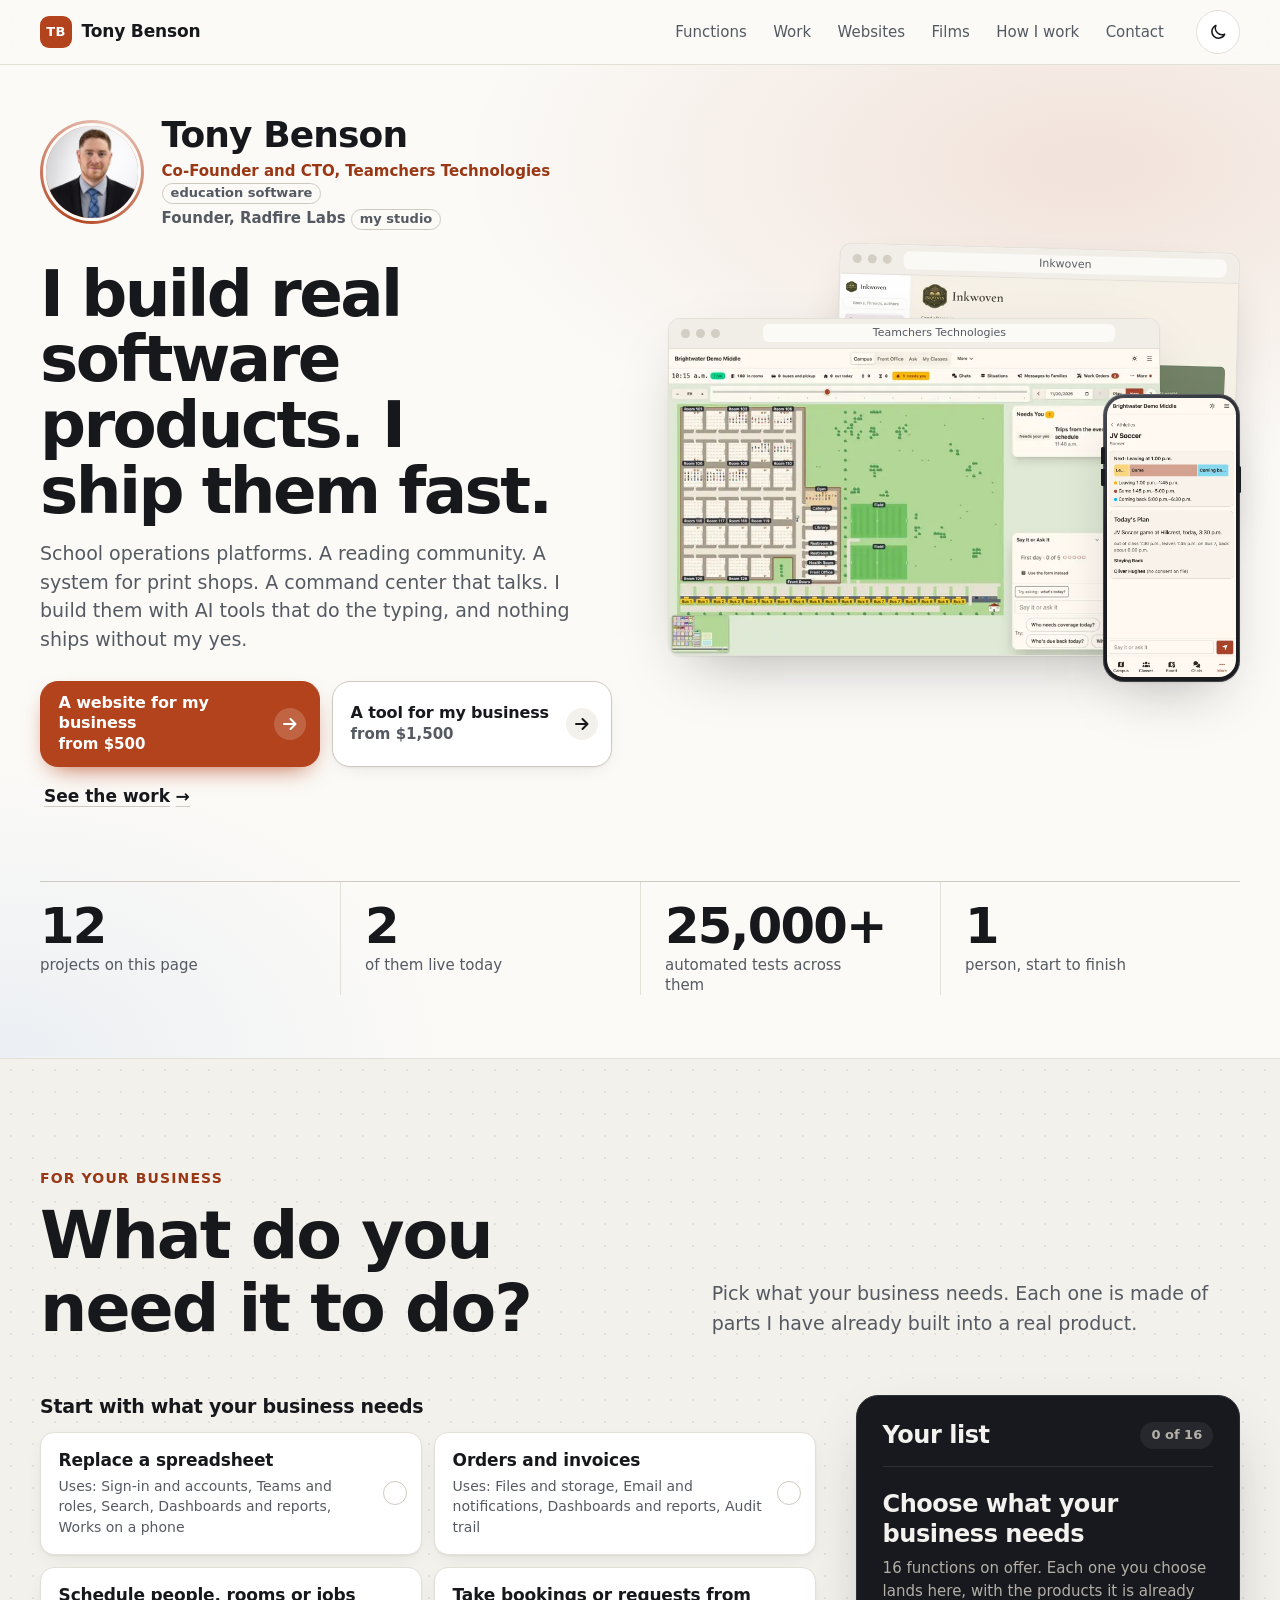
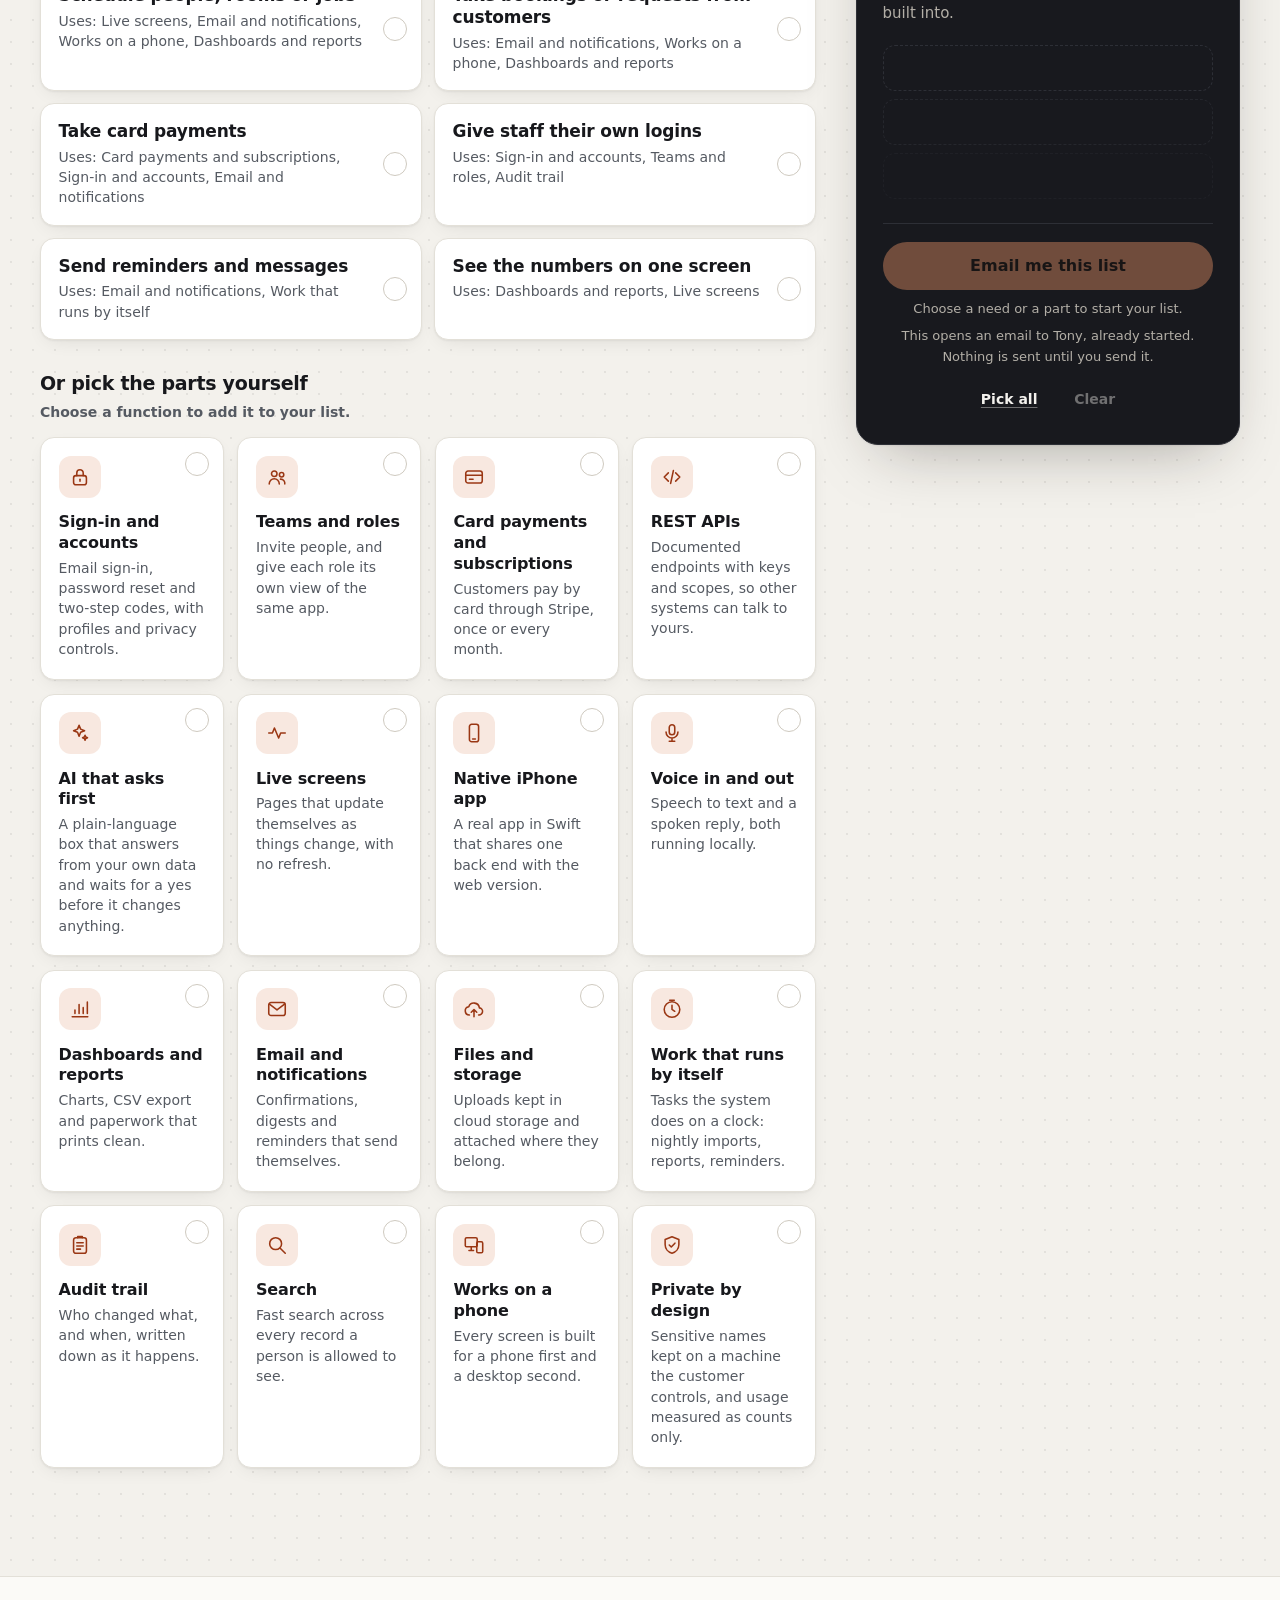
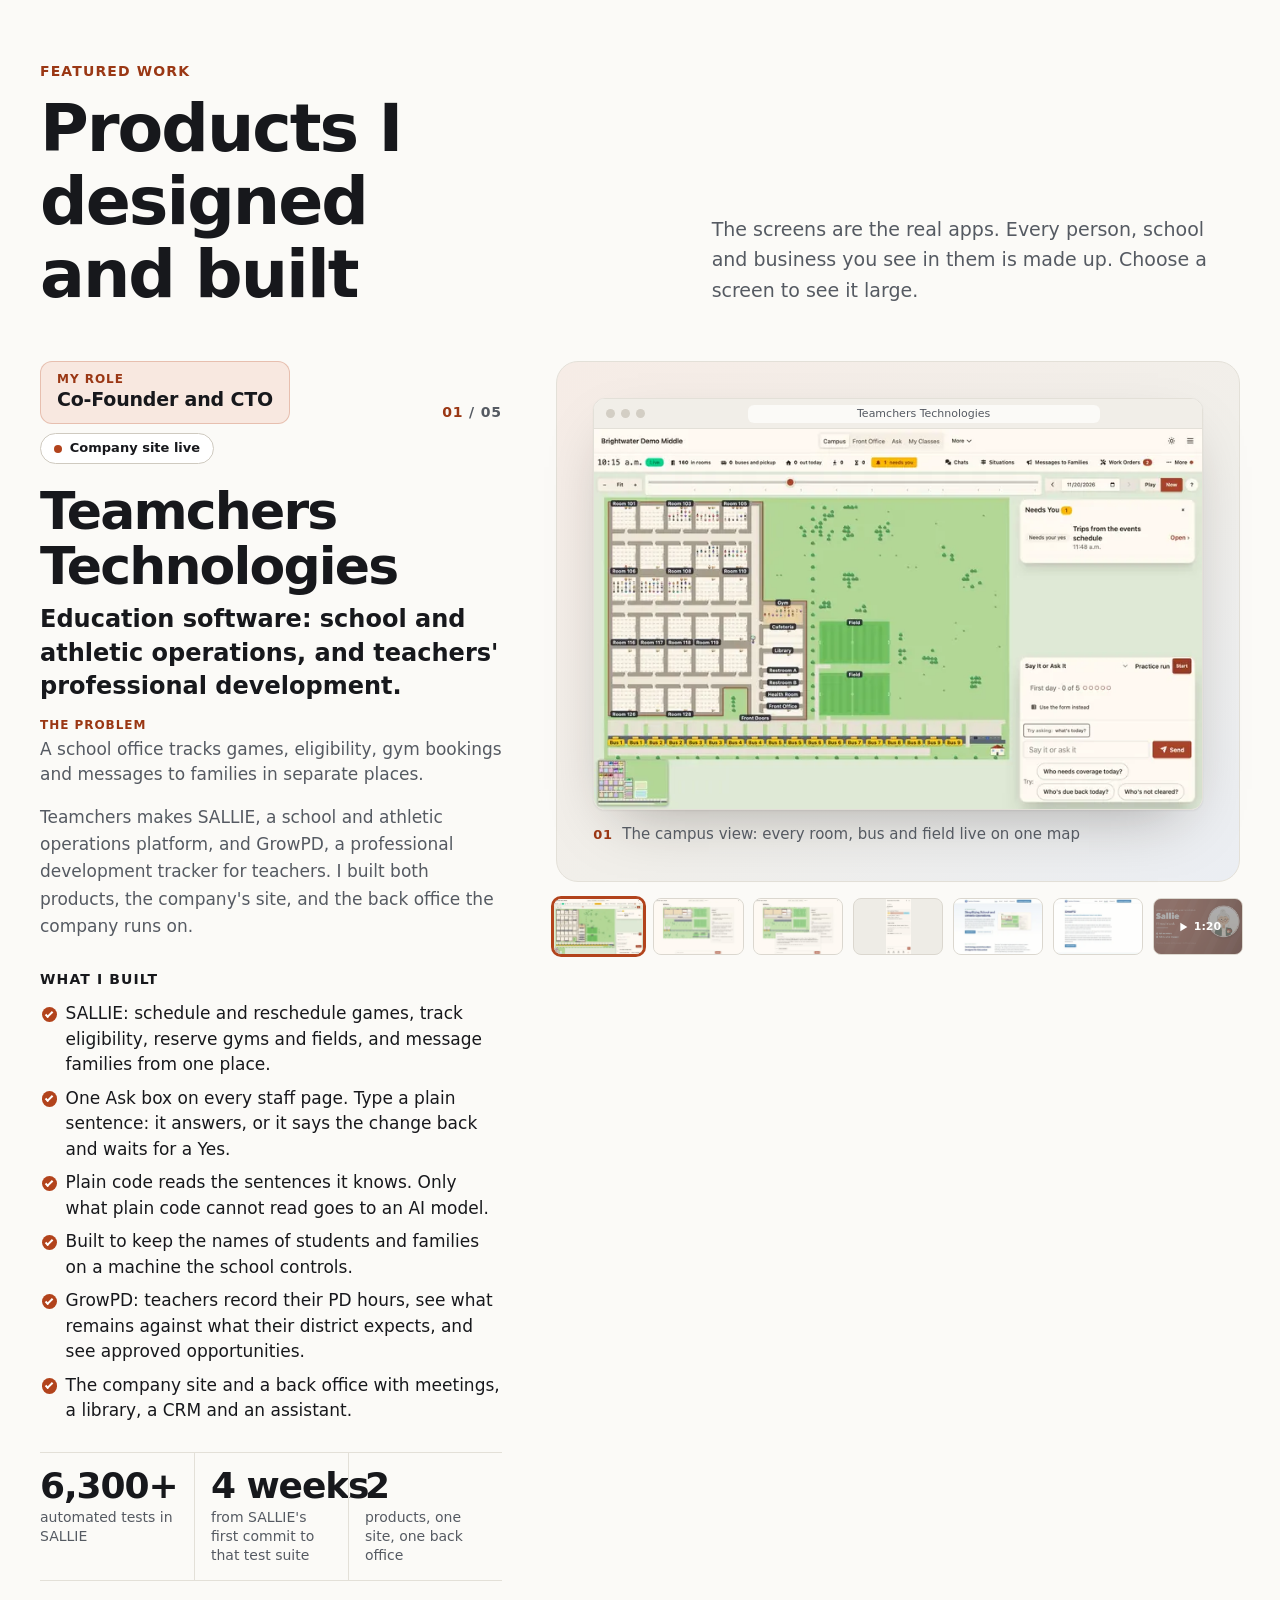
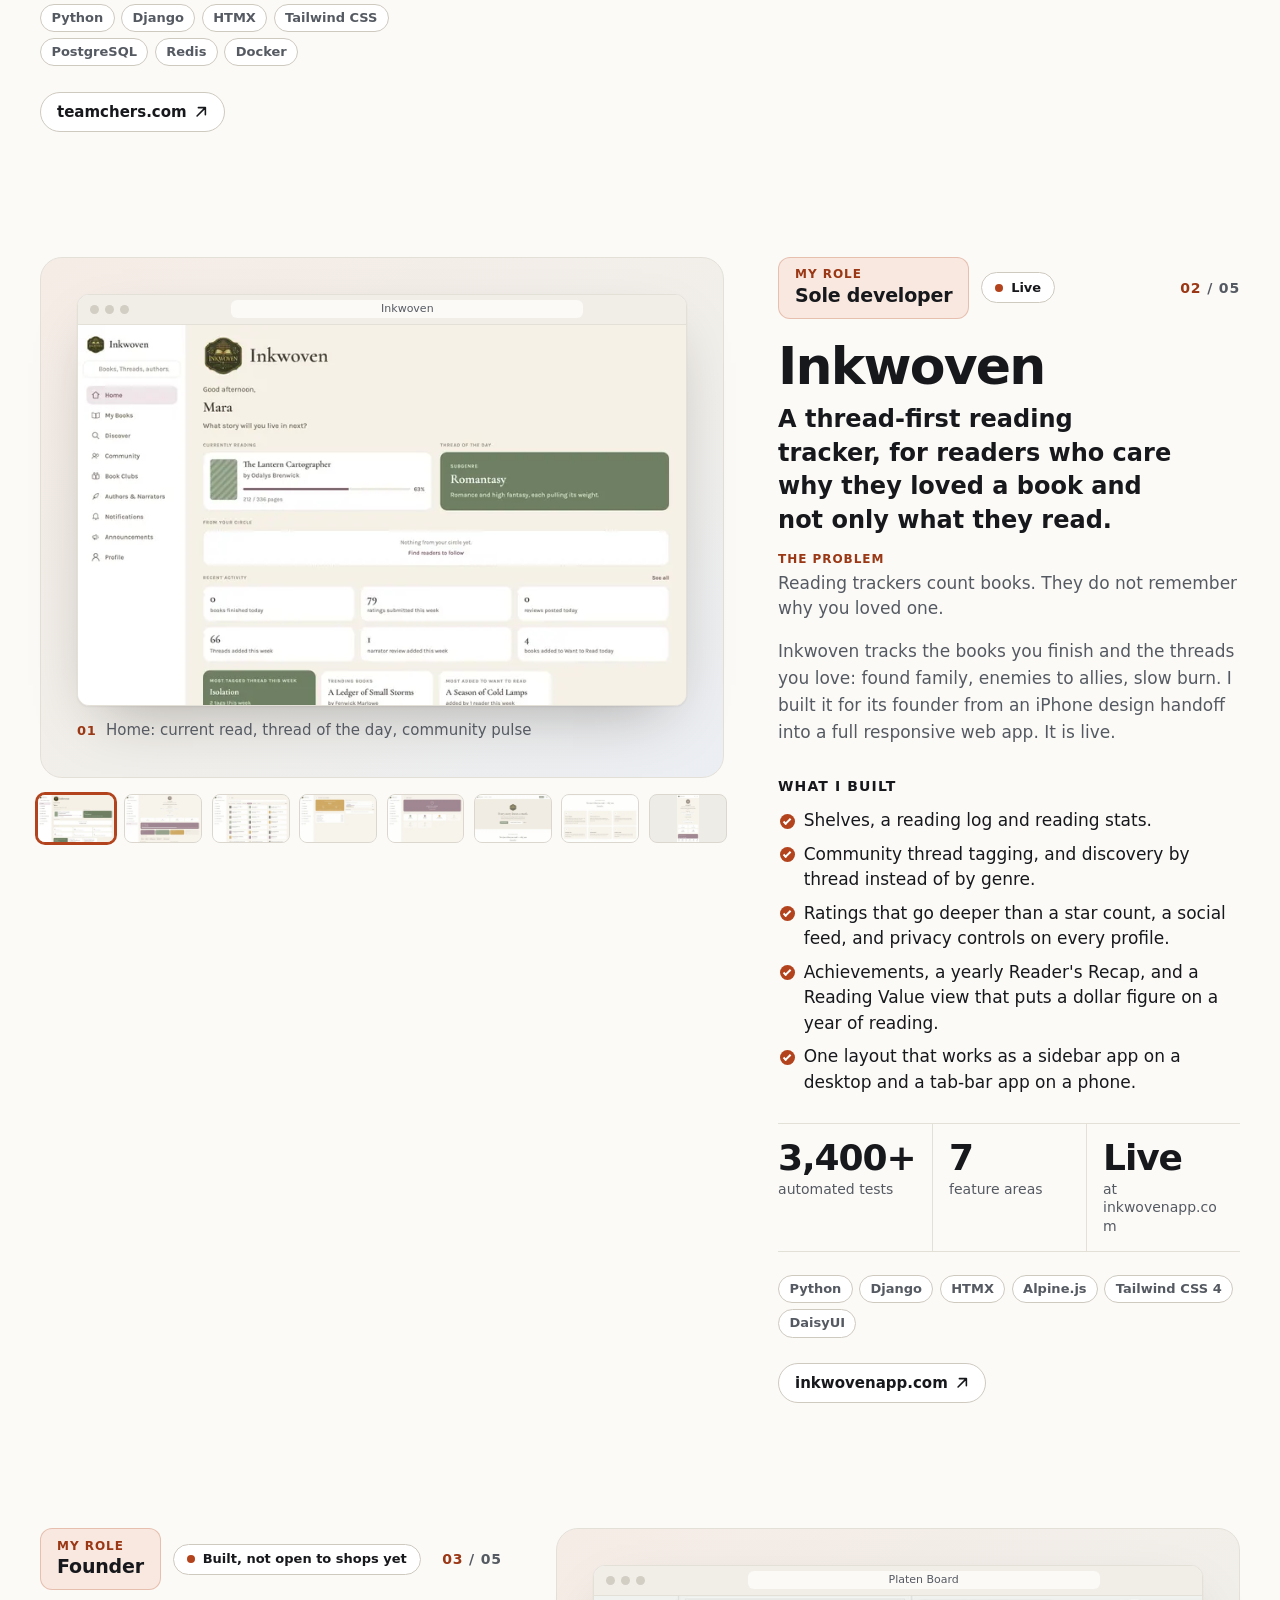
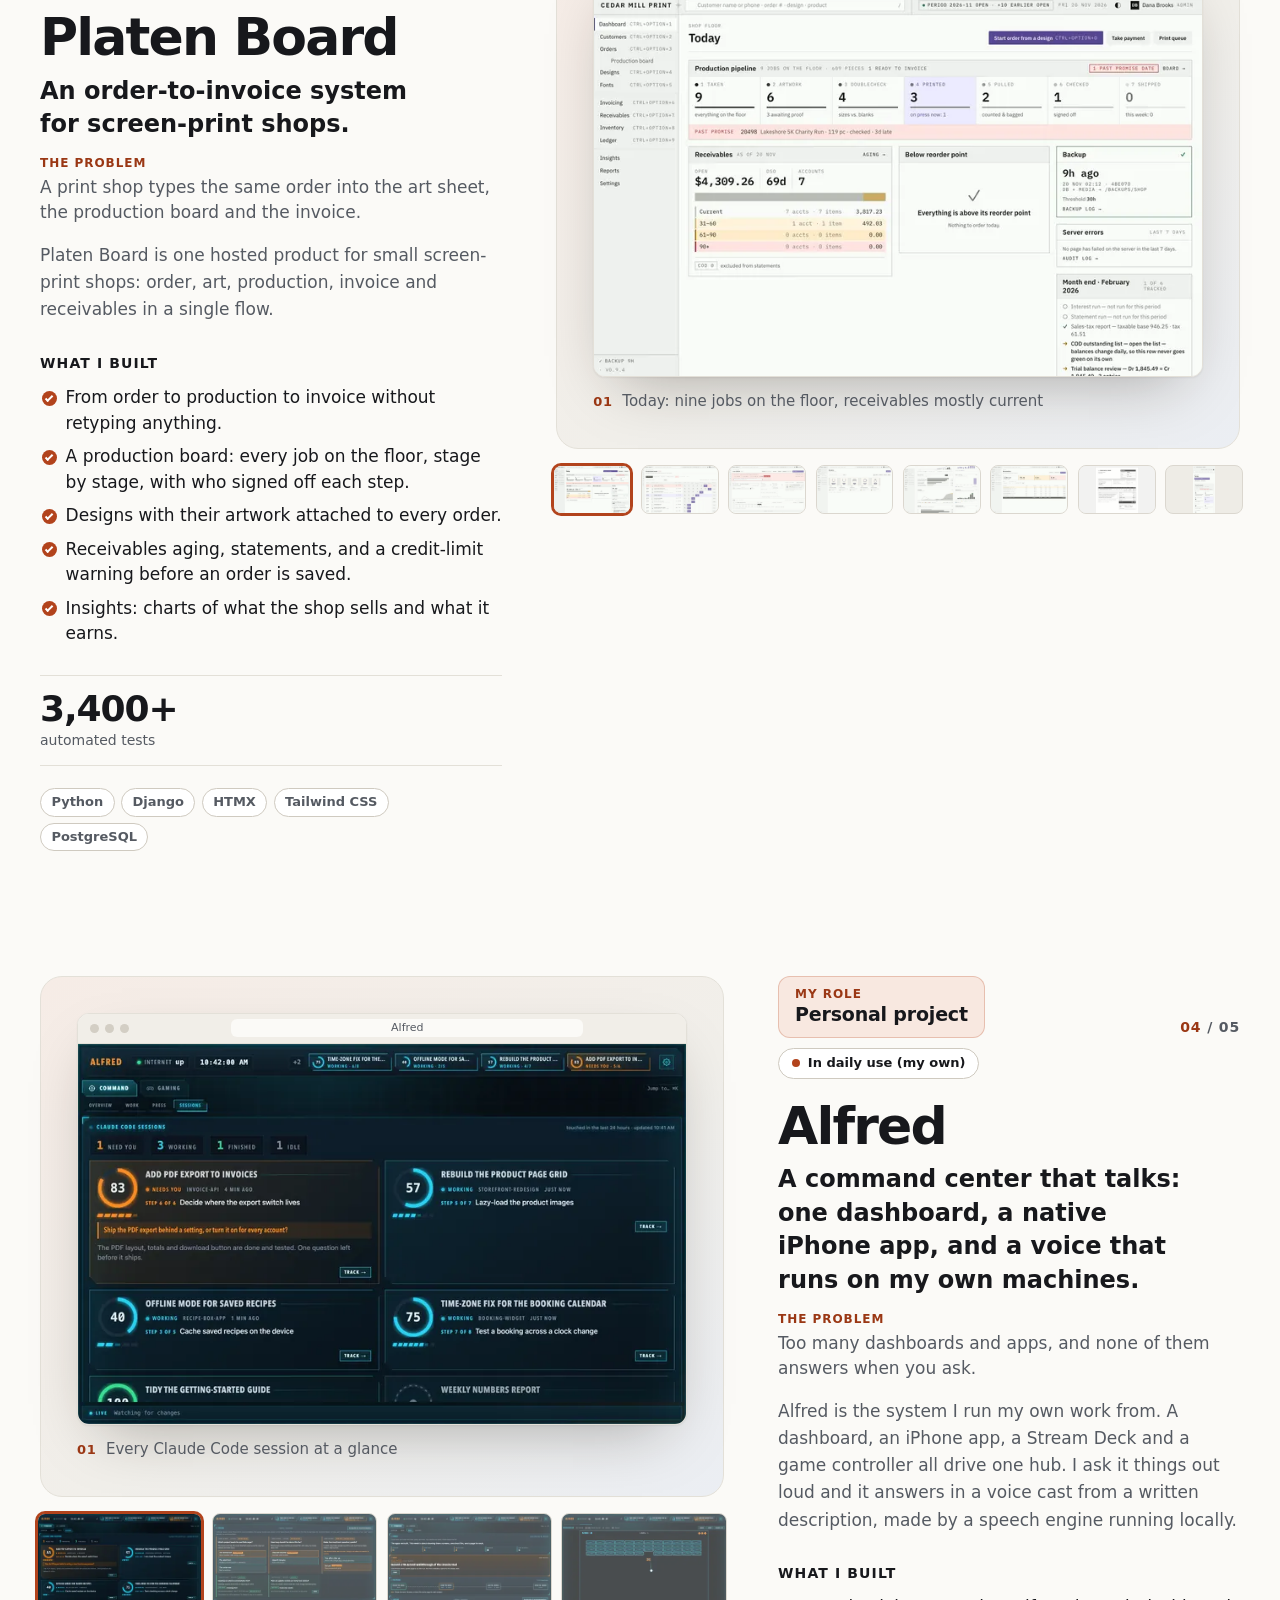
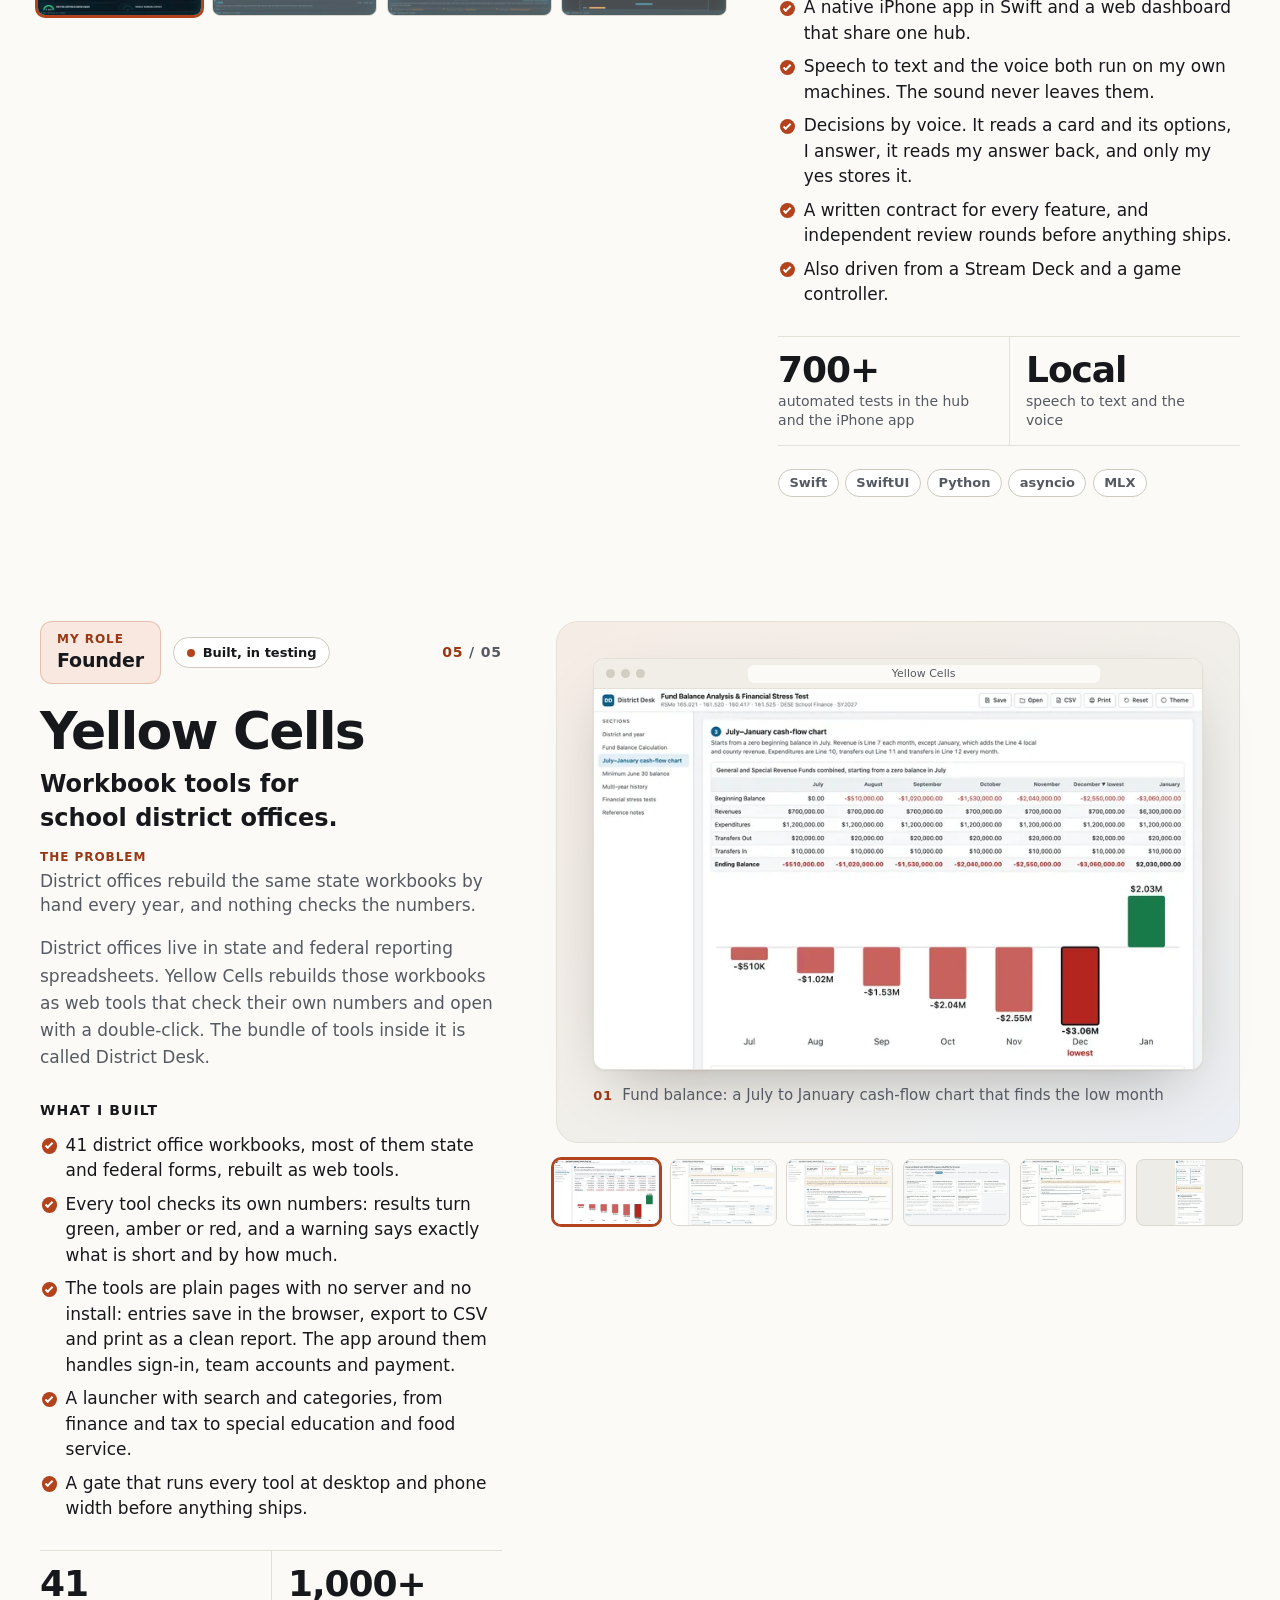
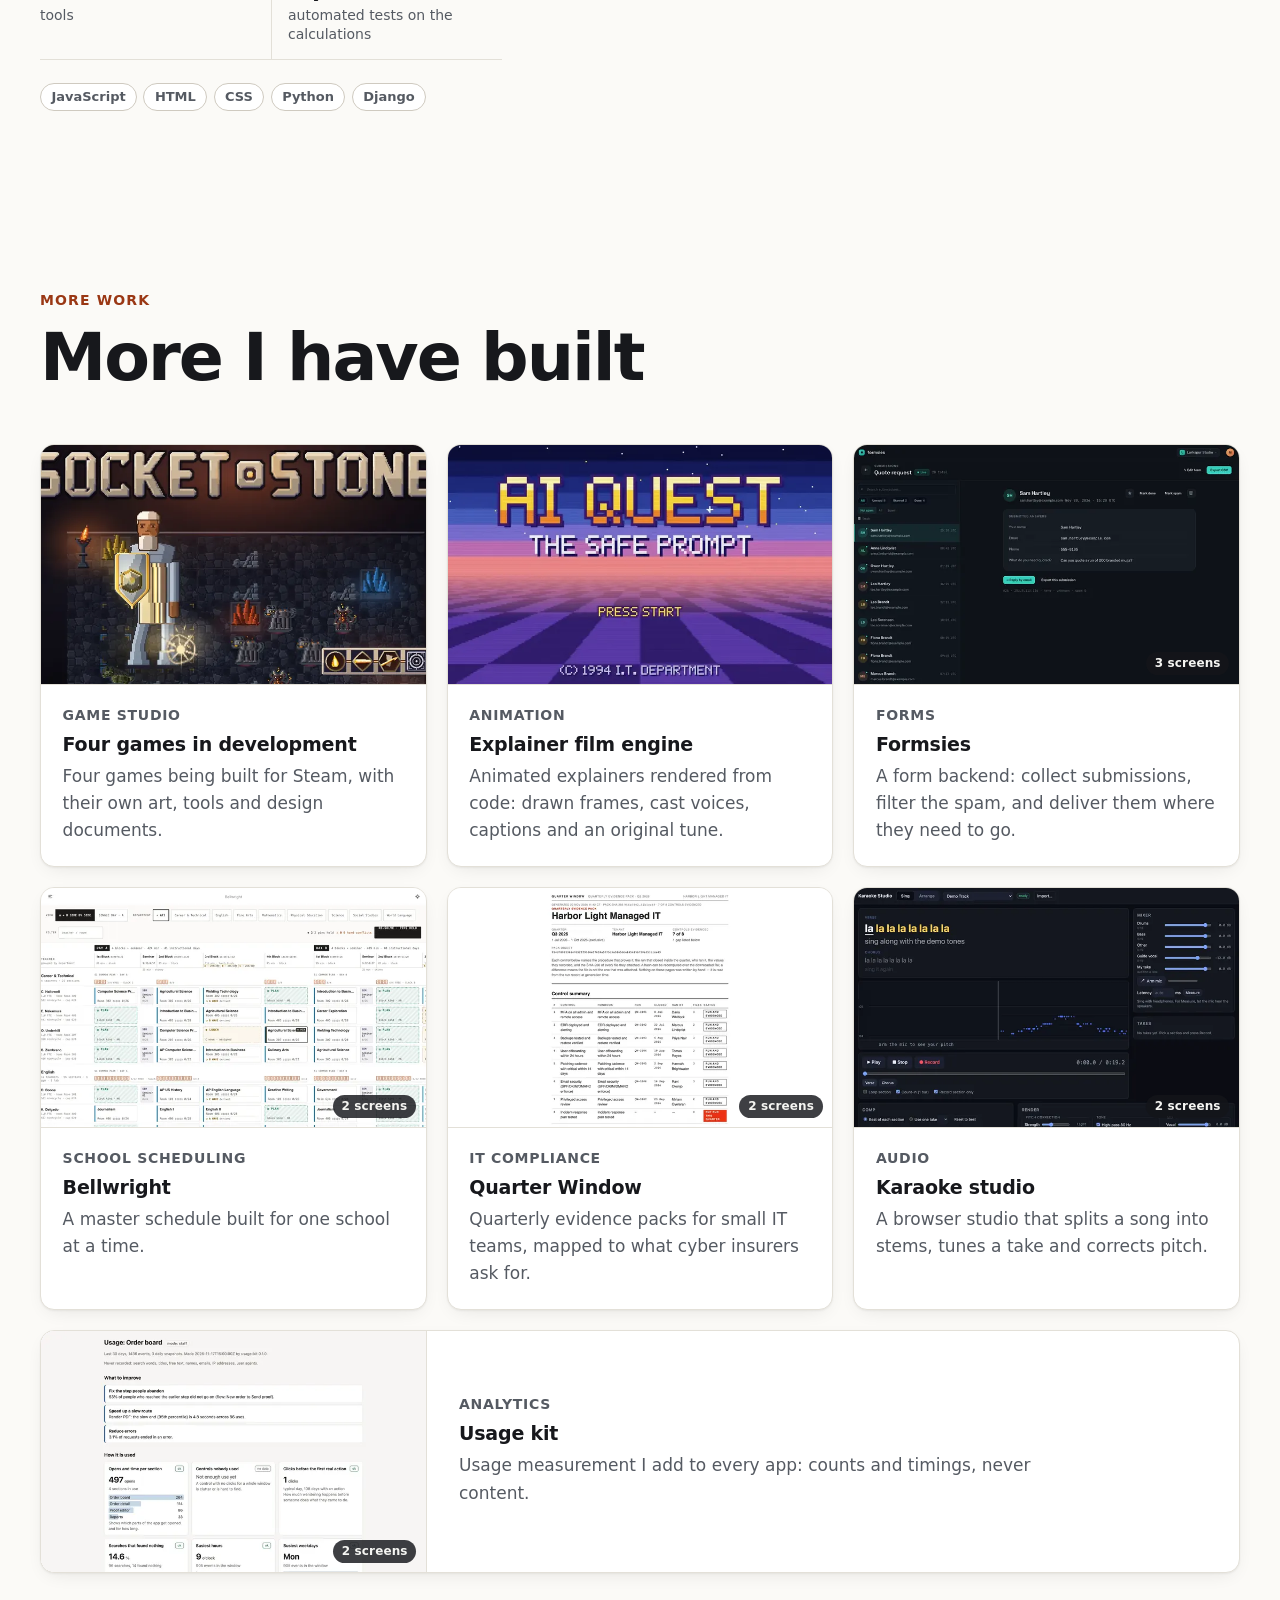
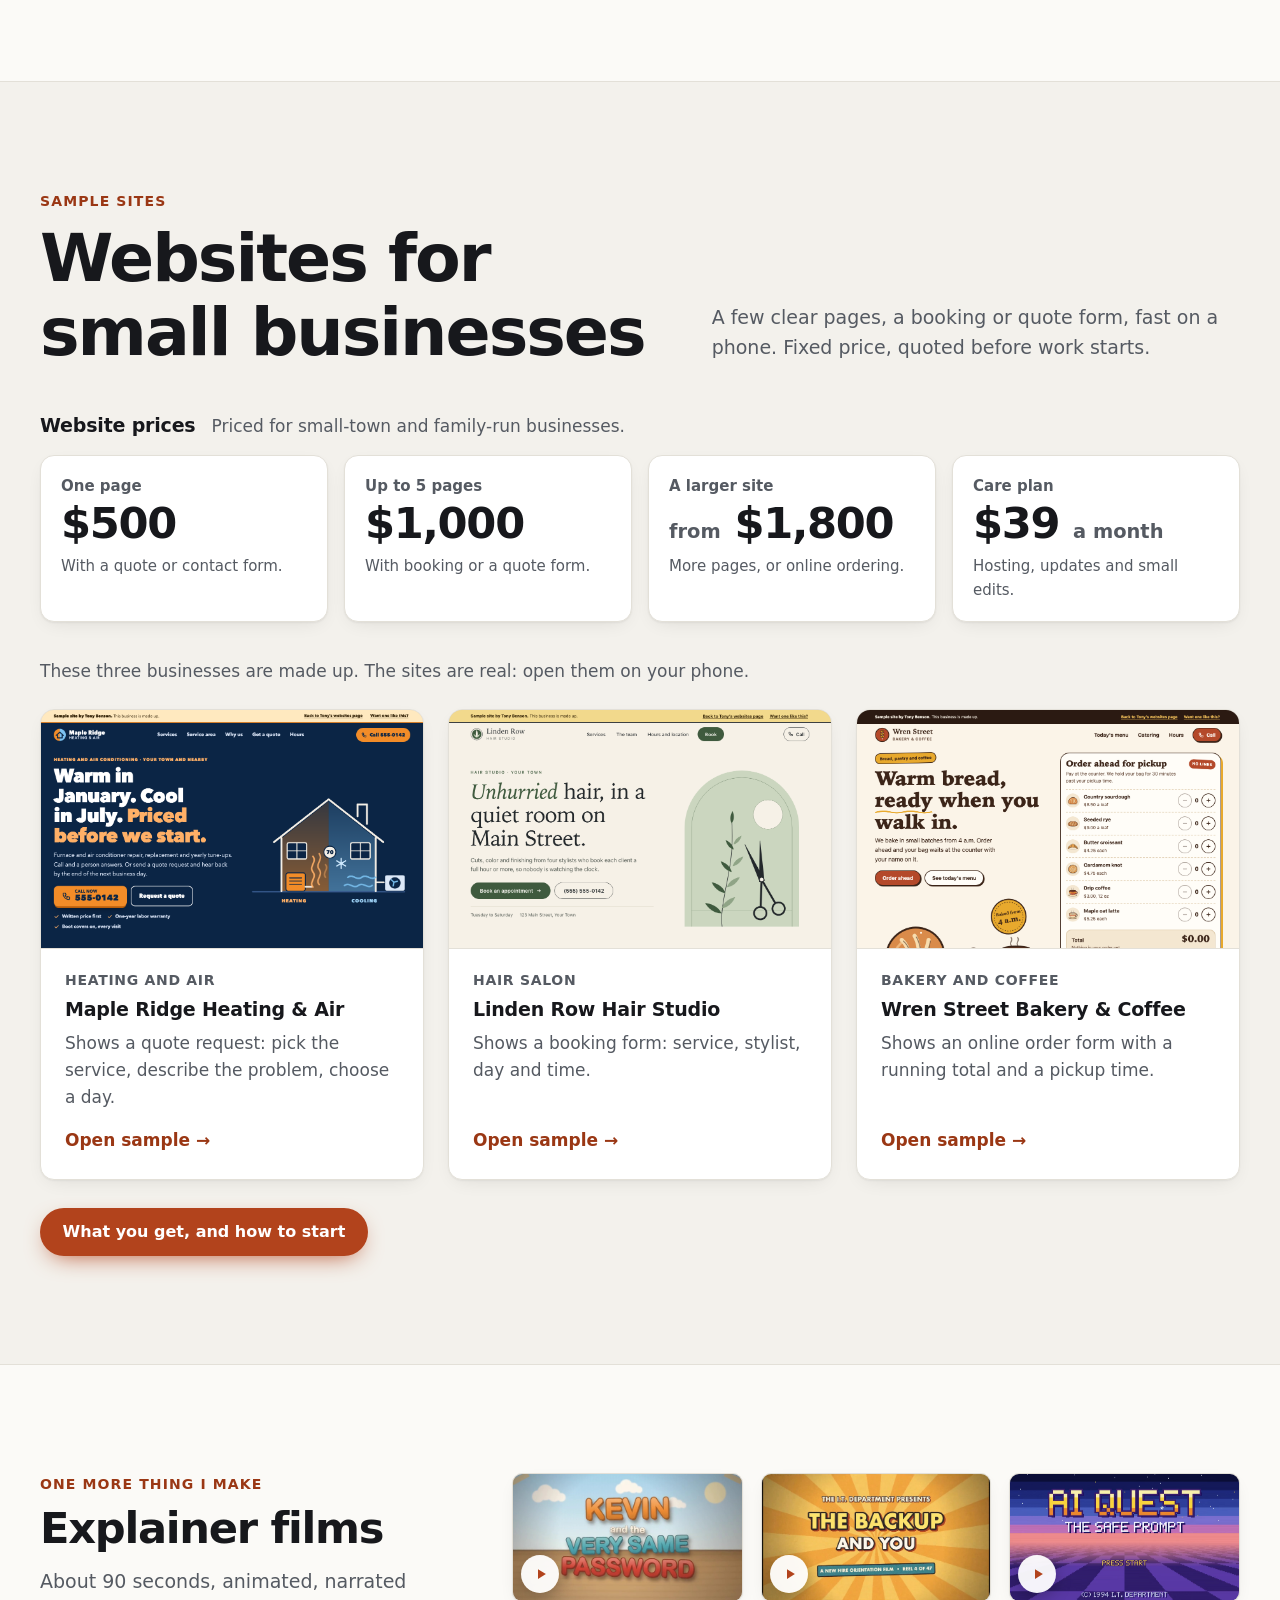
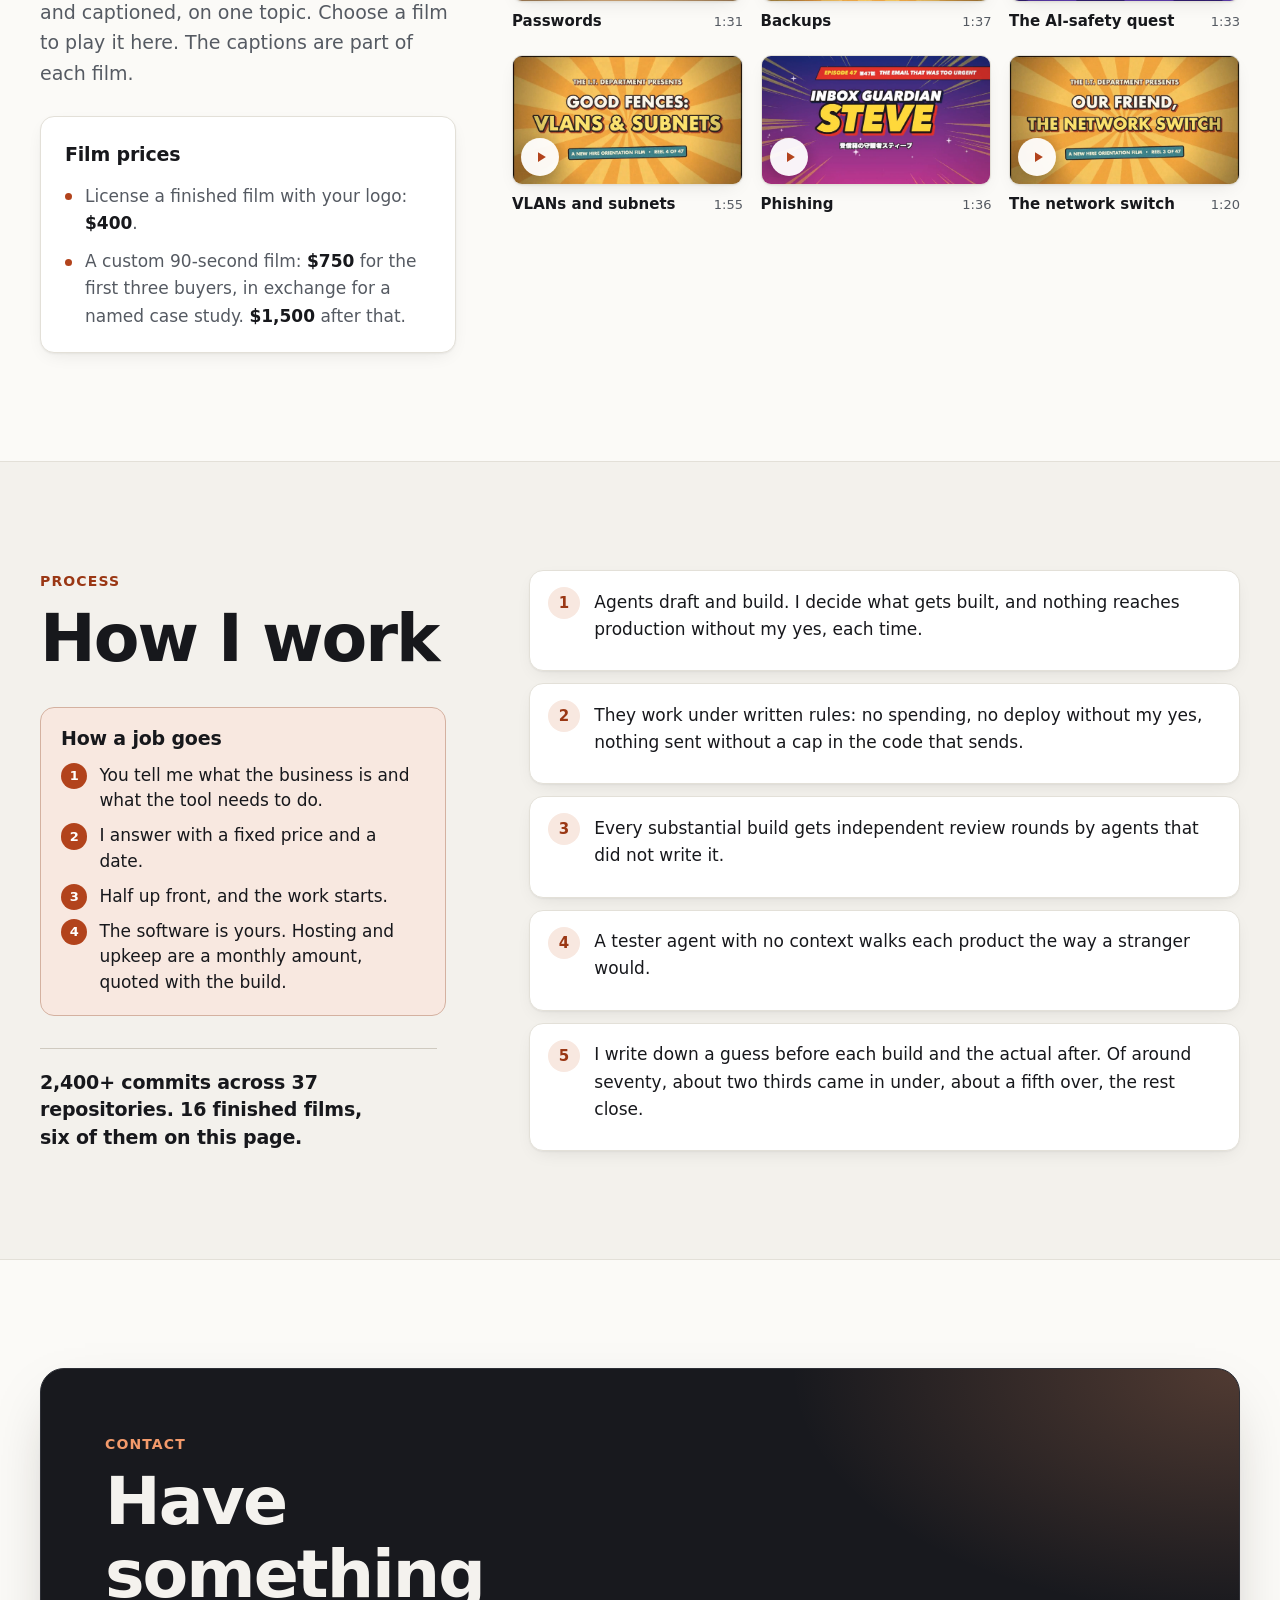
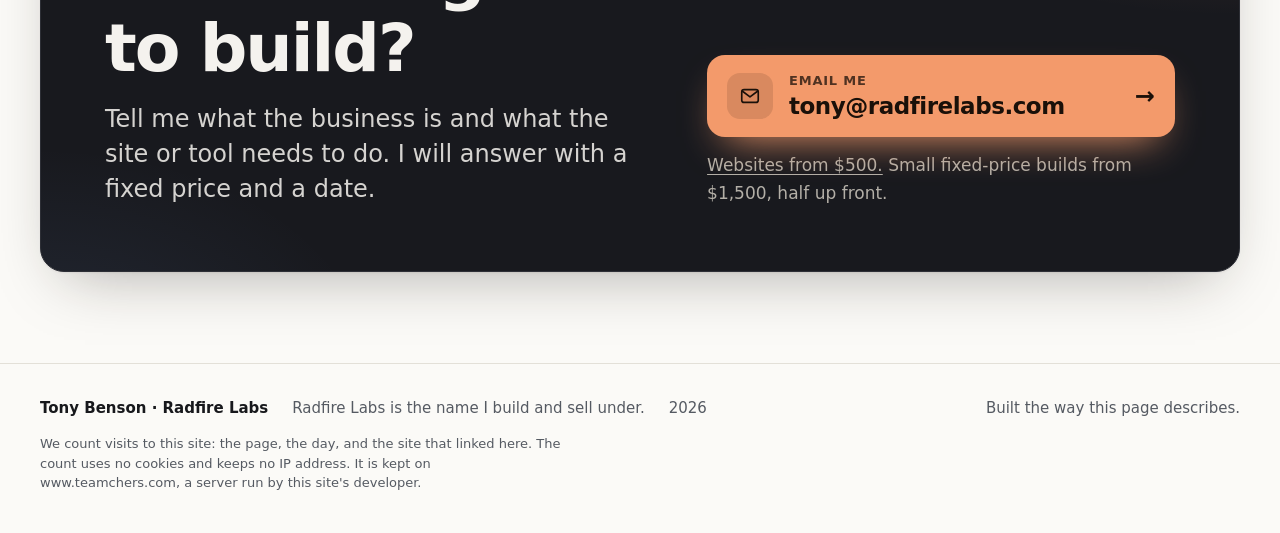
==== commit 36d78215: "Count visits to the main page and the websites page One small script of my own sends a note per page" ====
--- a/index.html
+++ b/index.html
@@ -467,8 +467,10 @@
       <p><span data-year>2026</span></p>
       <p>Built the way this page describes.</p>
     </div>
+    <div class="container"><p class="footer-visits">We count visits to this site: the page, the day, and the site that linked here. The count uses no cookies and keeps no IP address. It is kept on www.teamchers.com, a server run by this site&#x27;s developer.</p></div>
   </footer>
 
   <script src="assets/js/site.js"></script>
+  <script src="assets/js/visits.js" data-site="radfirelabs" defer></script>
 </body>
 </html>
--- a/assets/css/site.css
+++ b/assets/css/site.css
@@ -1865,7 +1865,9 @@
   font-size: 0.9375rem;
 }
 .footer-inner { display: flex; flex-wrap: wrap; align-items: baseline; gap: 0.35rem 1.5rem; }
-.footer-inner p:first-child { color: var(--text); font-weight: 650; }@media (min-width: 768px) {
+.footer-inner p:first-child { color: var(--text); font-weight: 650; }
+.footer-visits { margin-top: 0.9rem; max-width: 64ch; font-size: 0.8125rem; line-height: 1.5; }
+@media (min-width: 768px) {
   .footer-inner p:last-child { margin-left: auto; }
 }
 
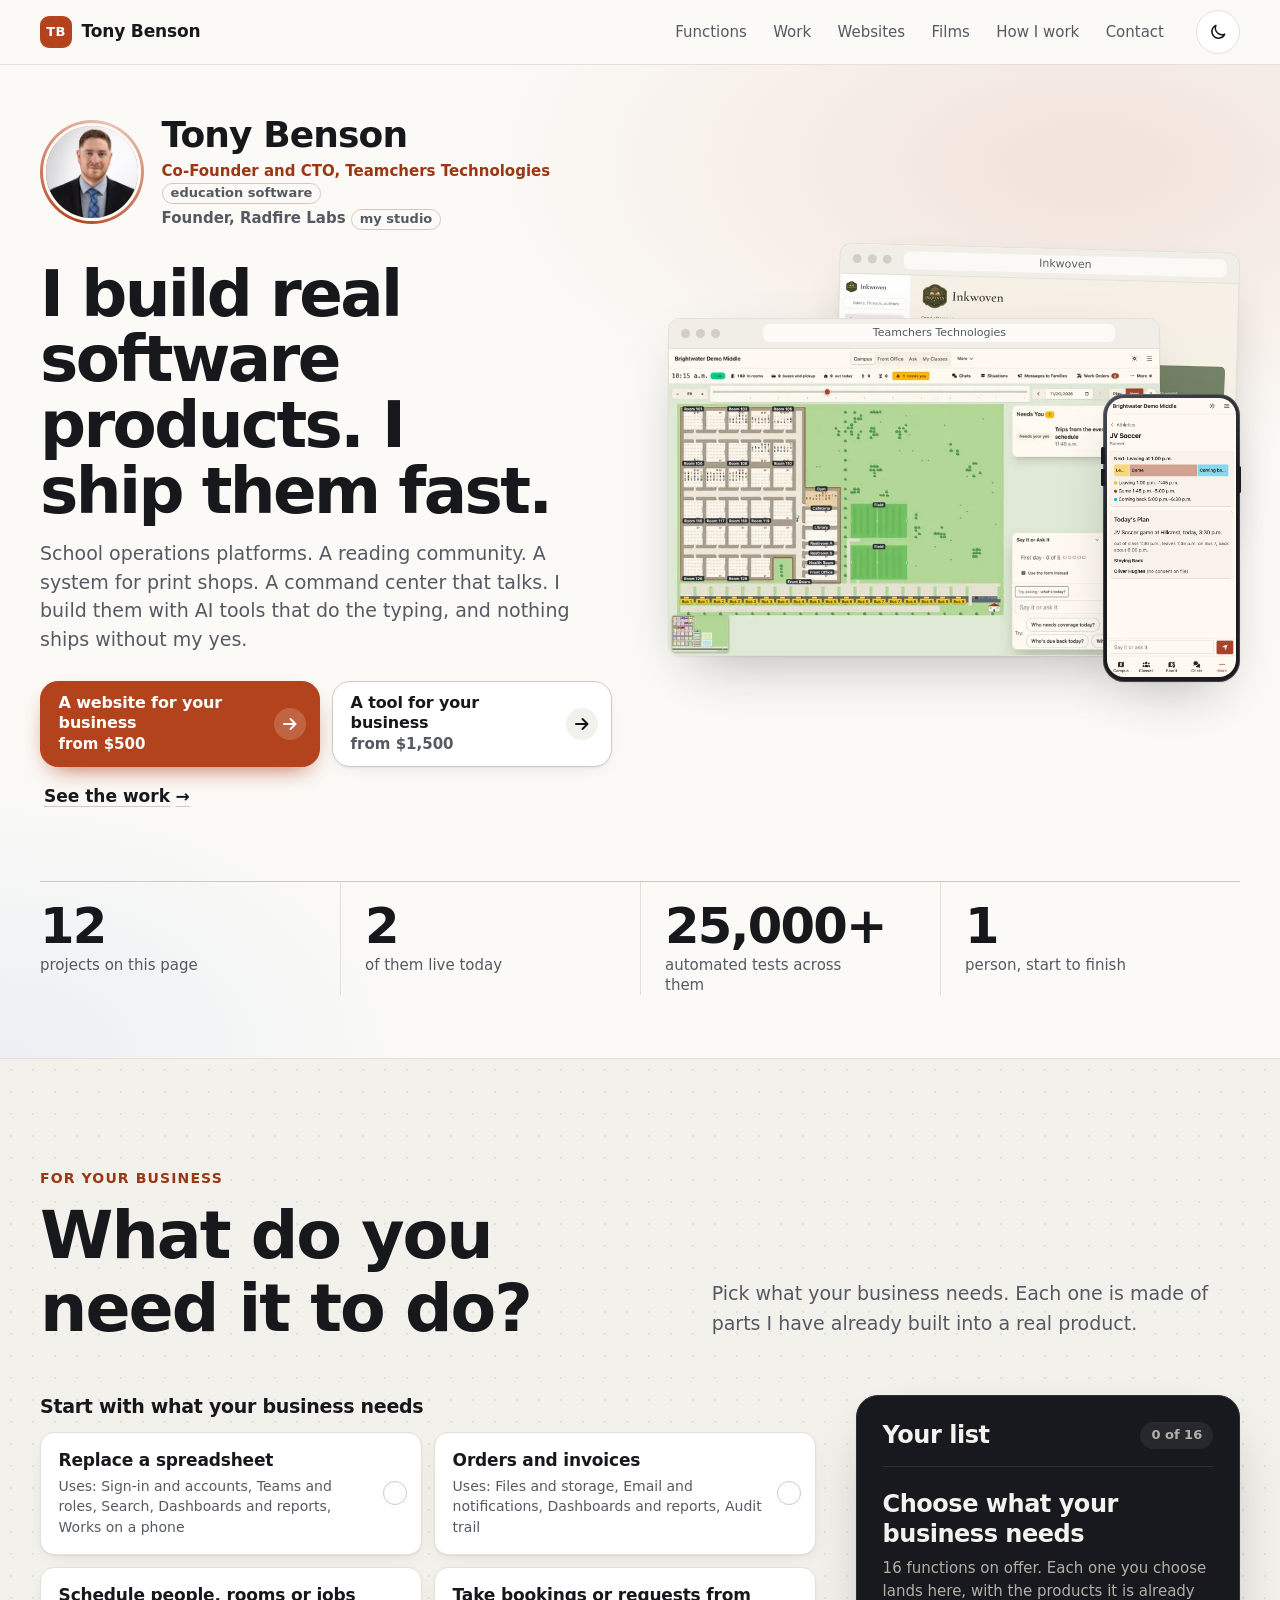
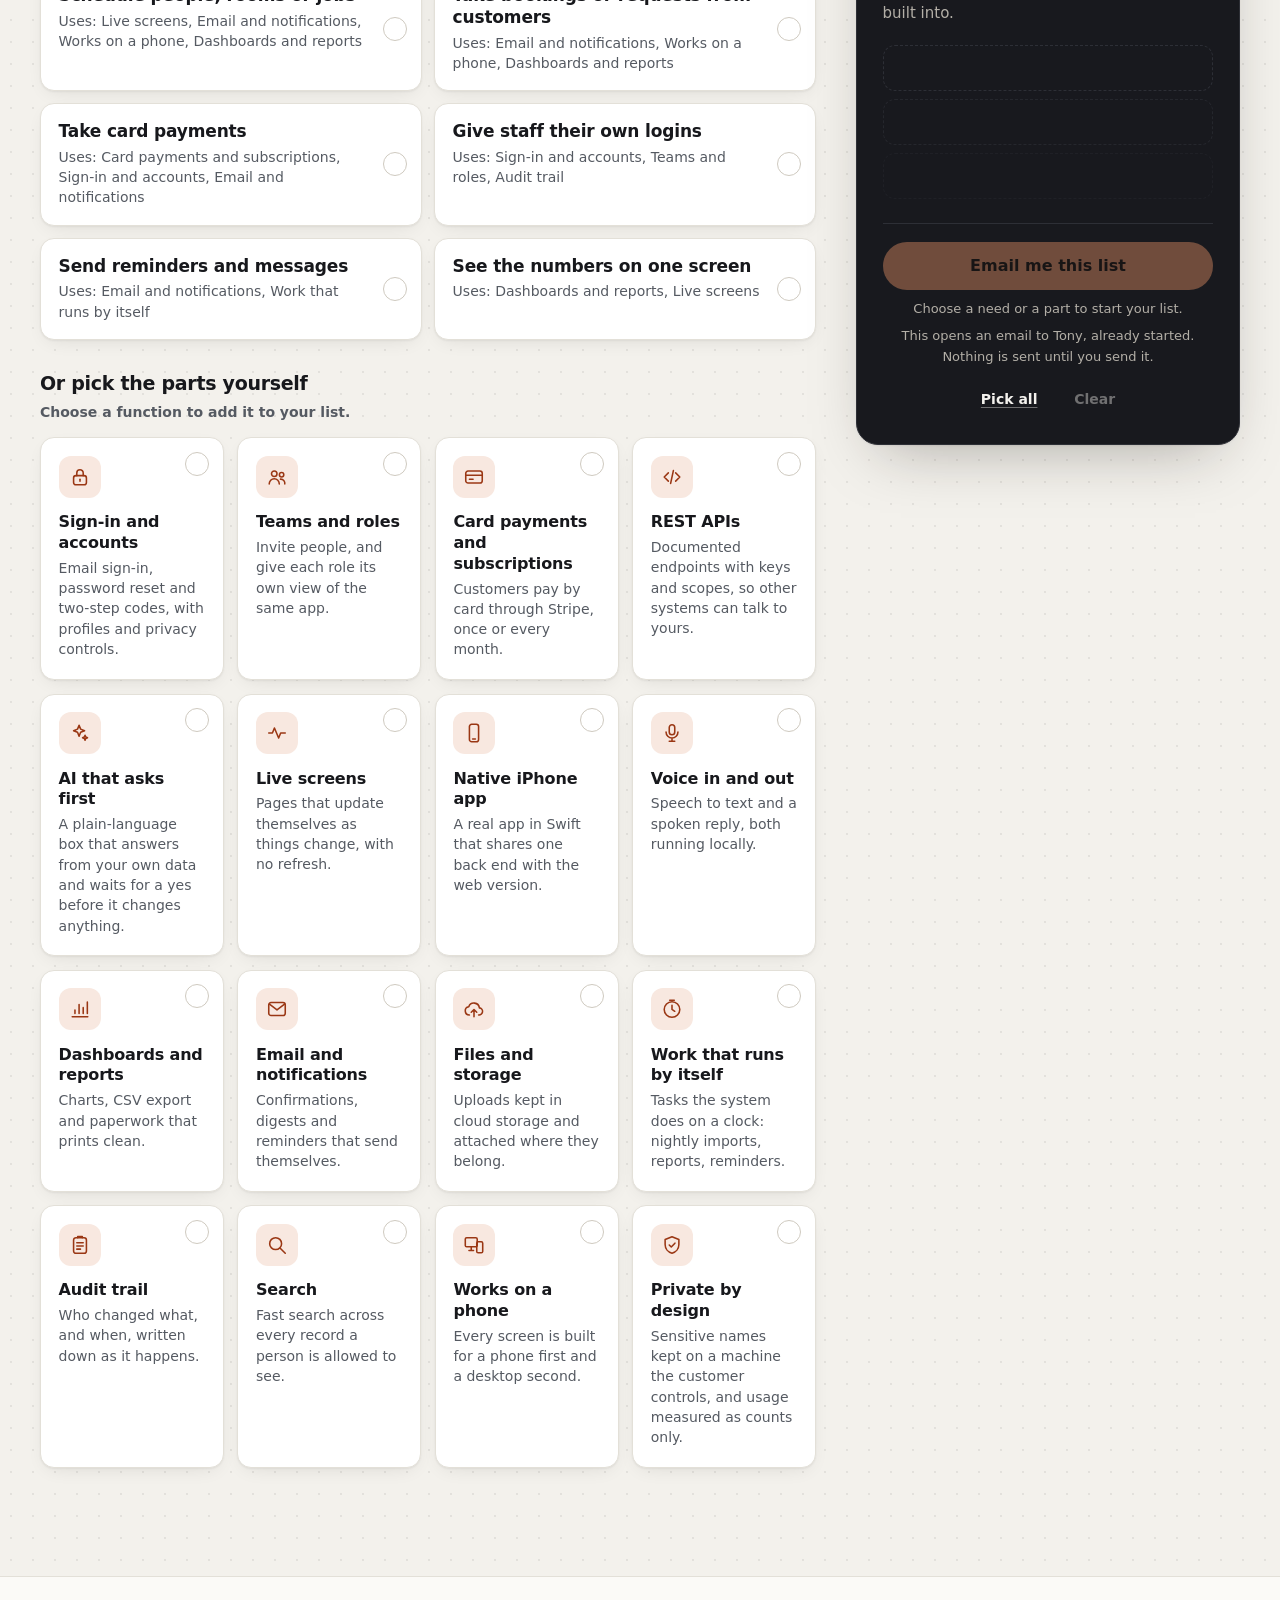
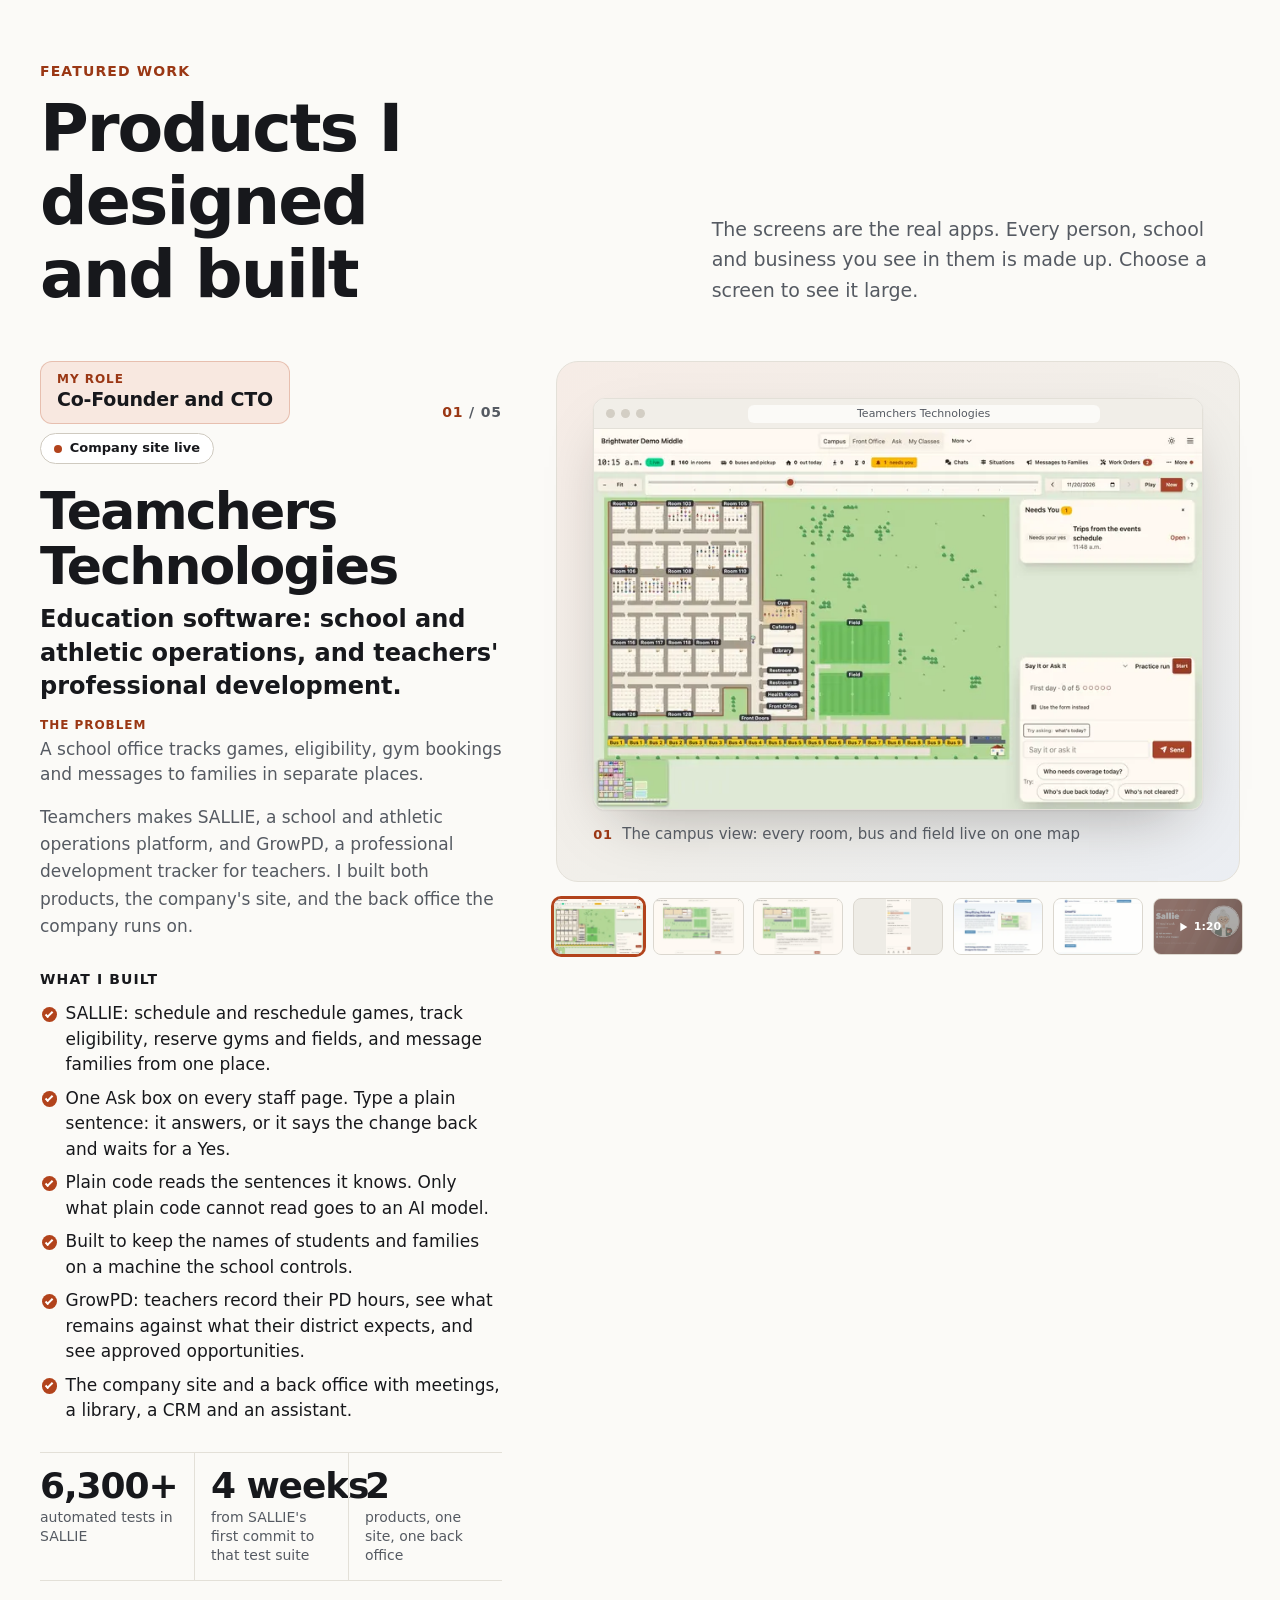
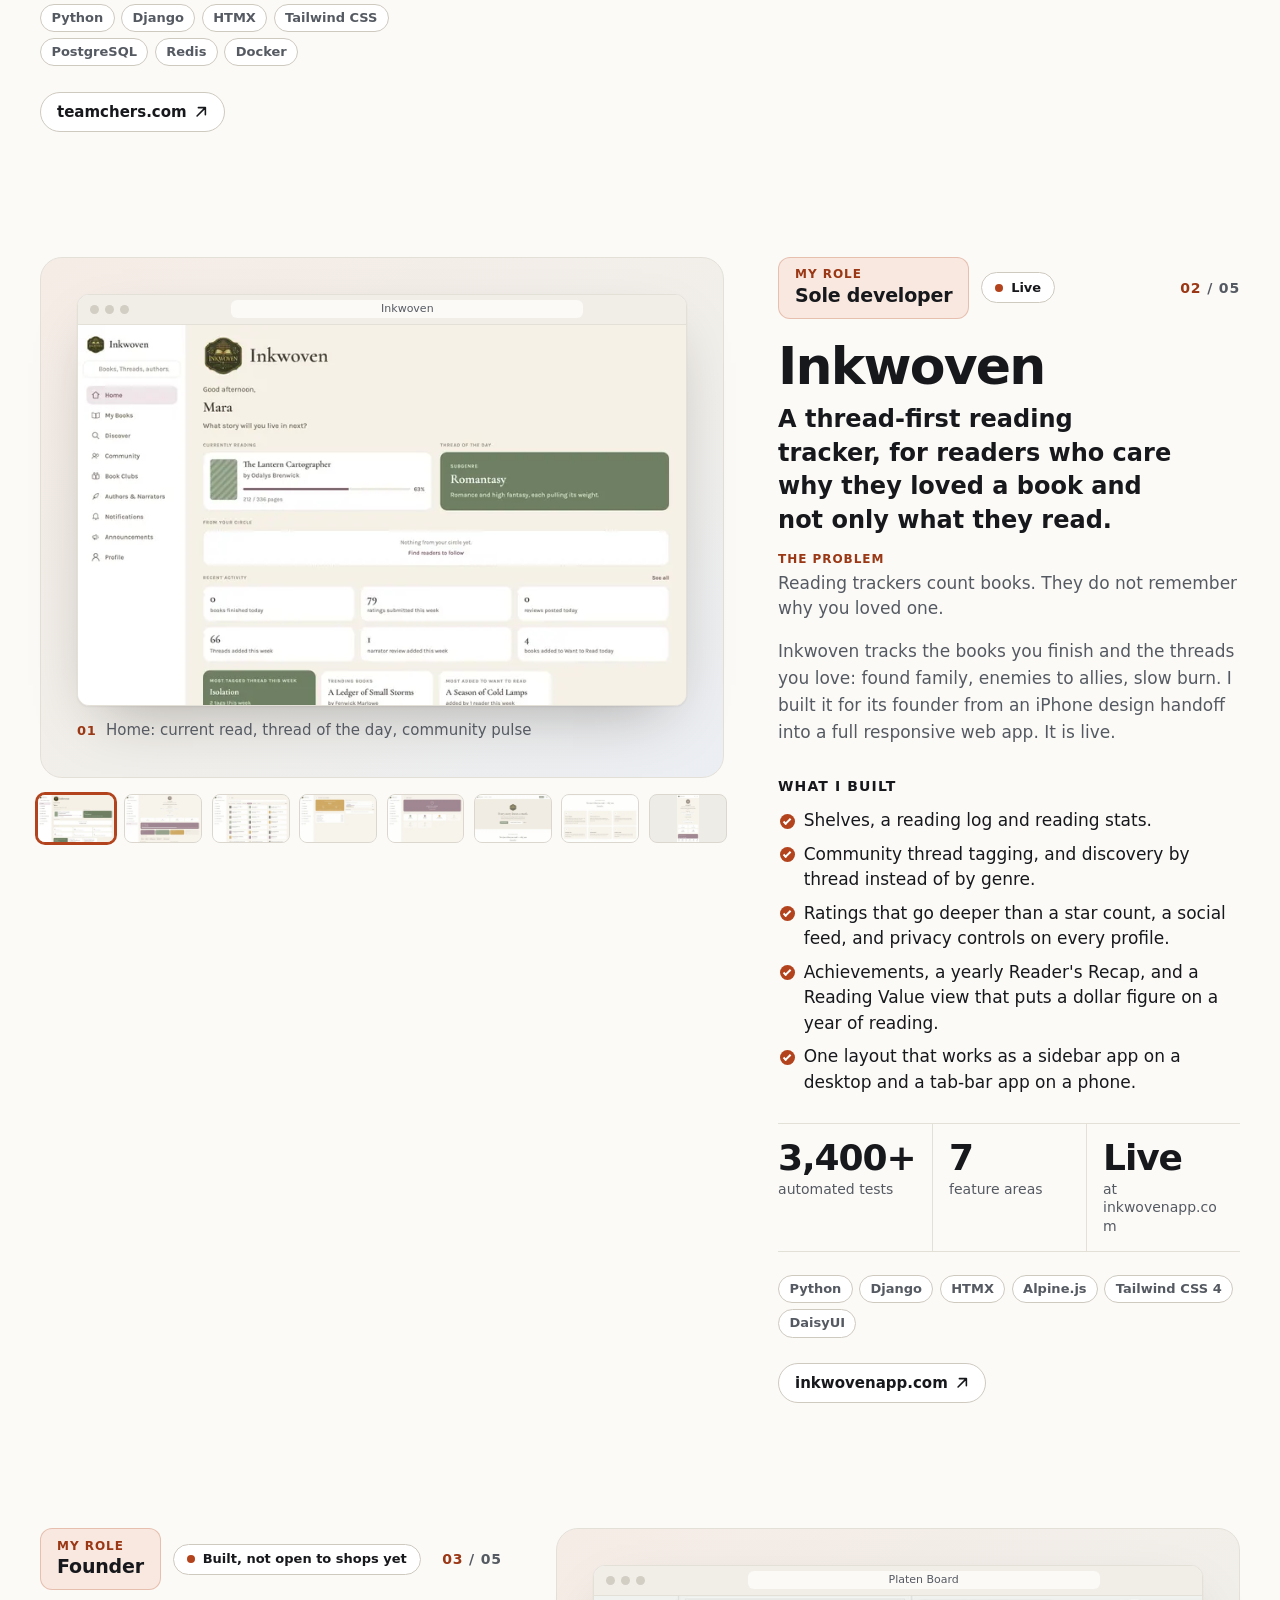
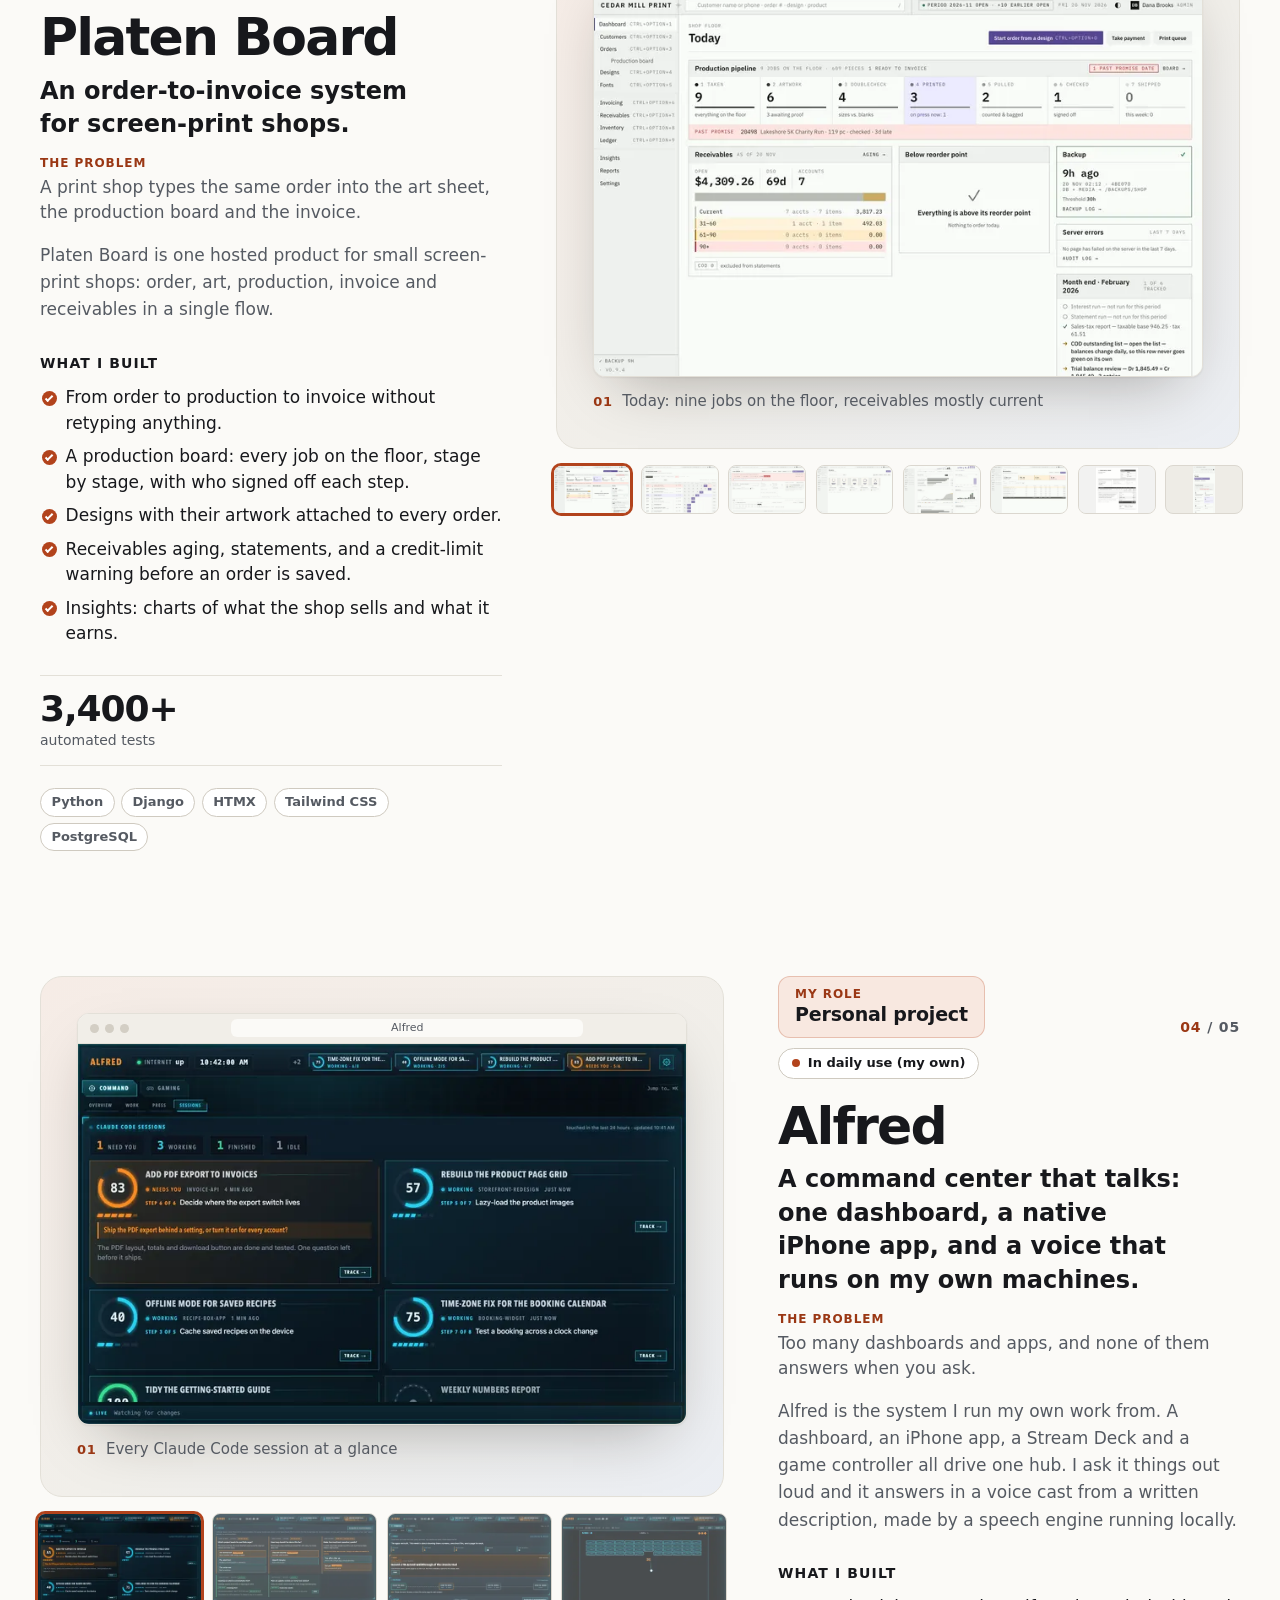
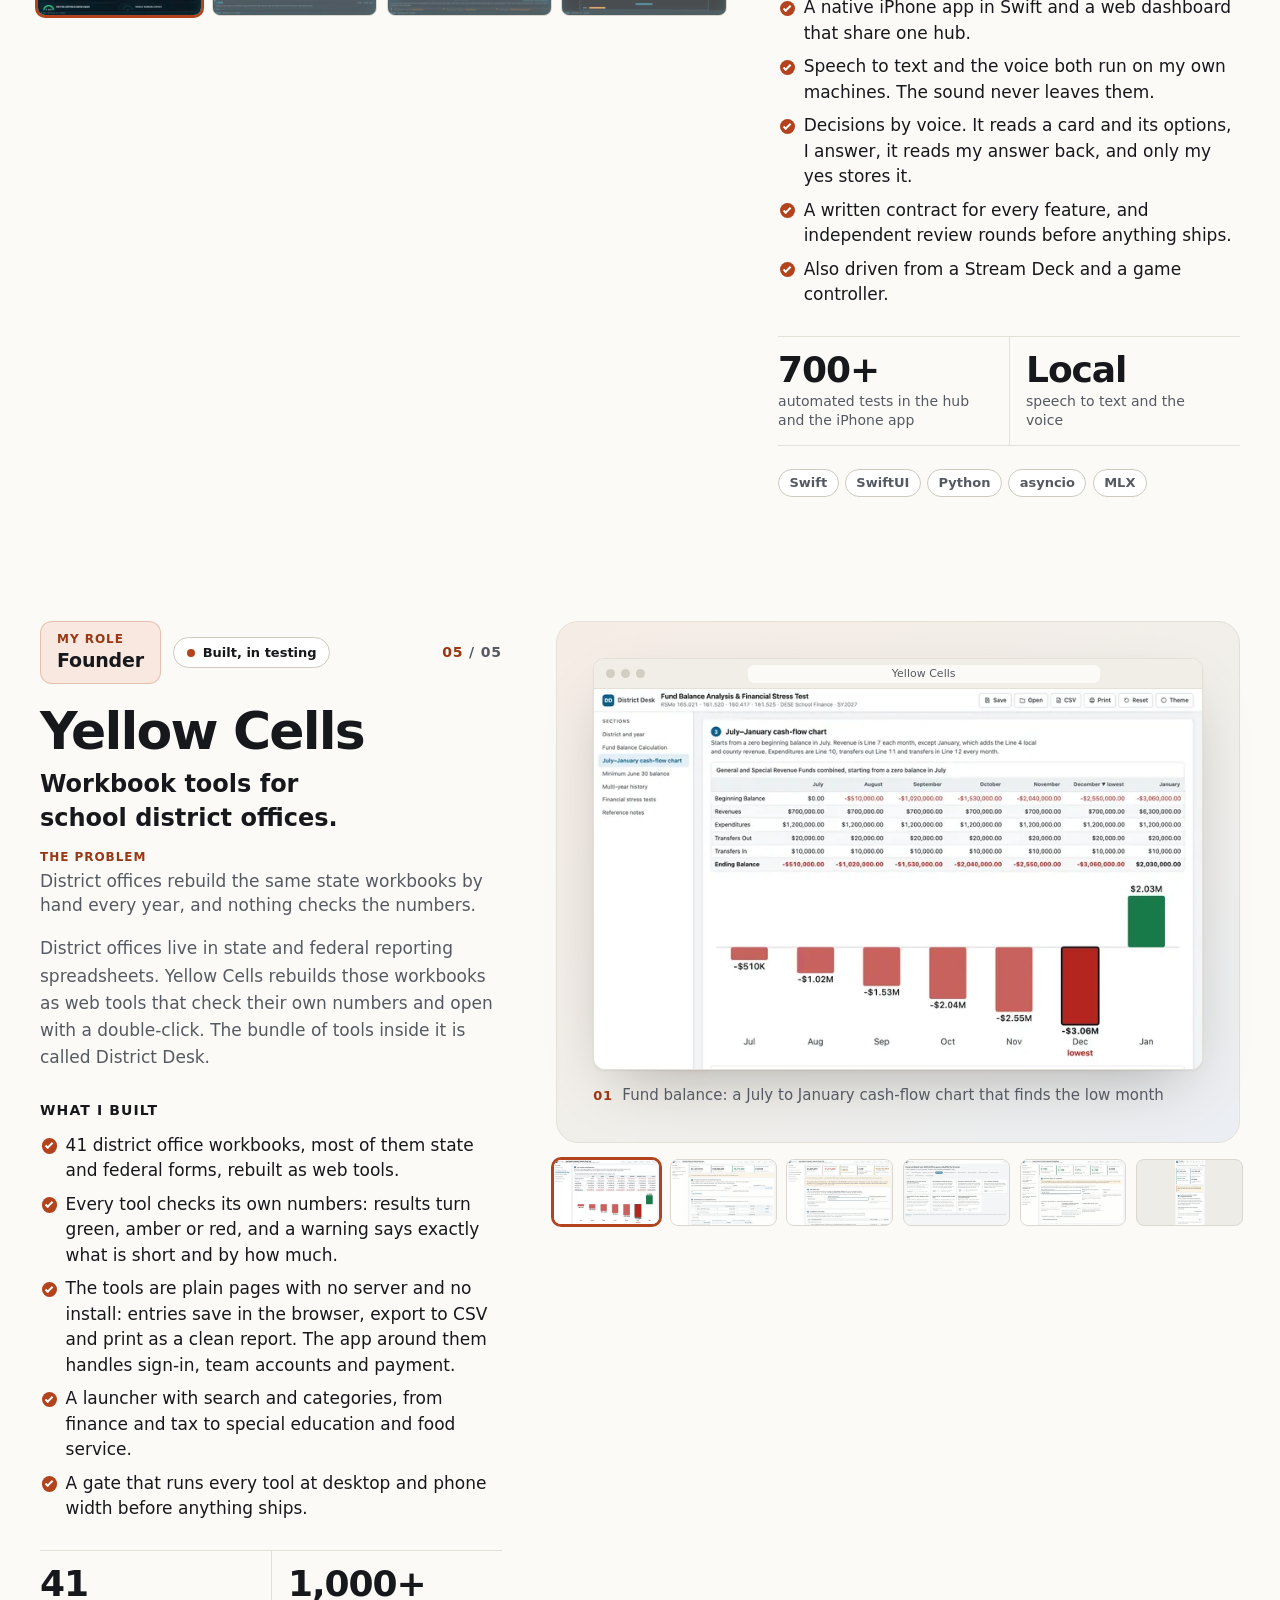
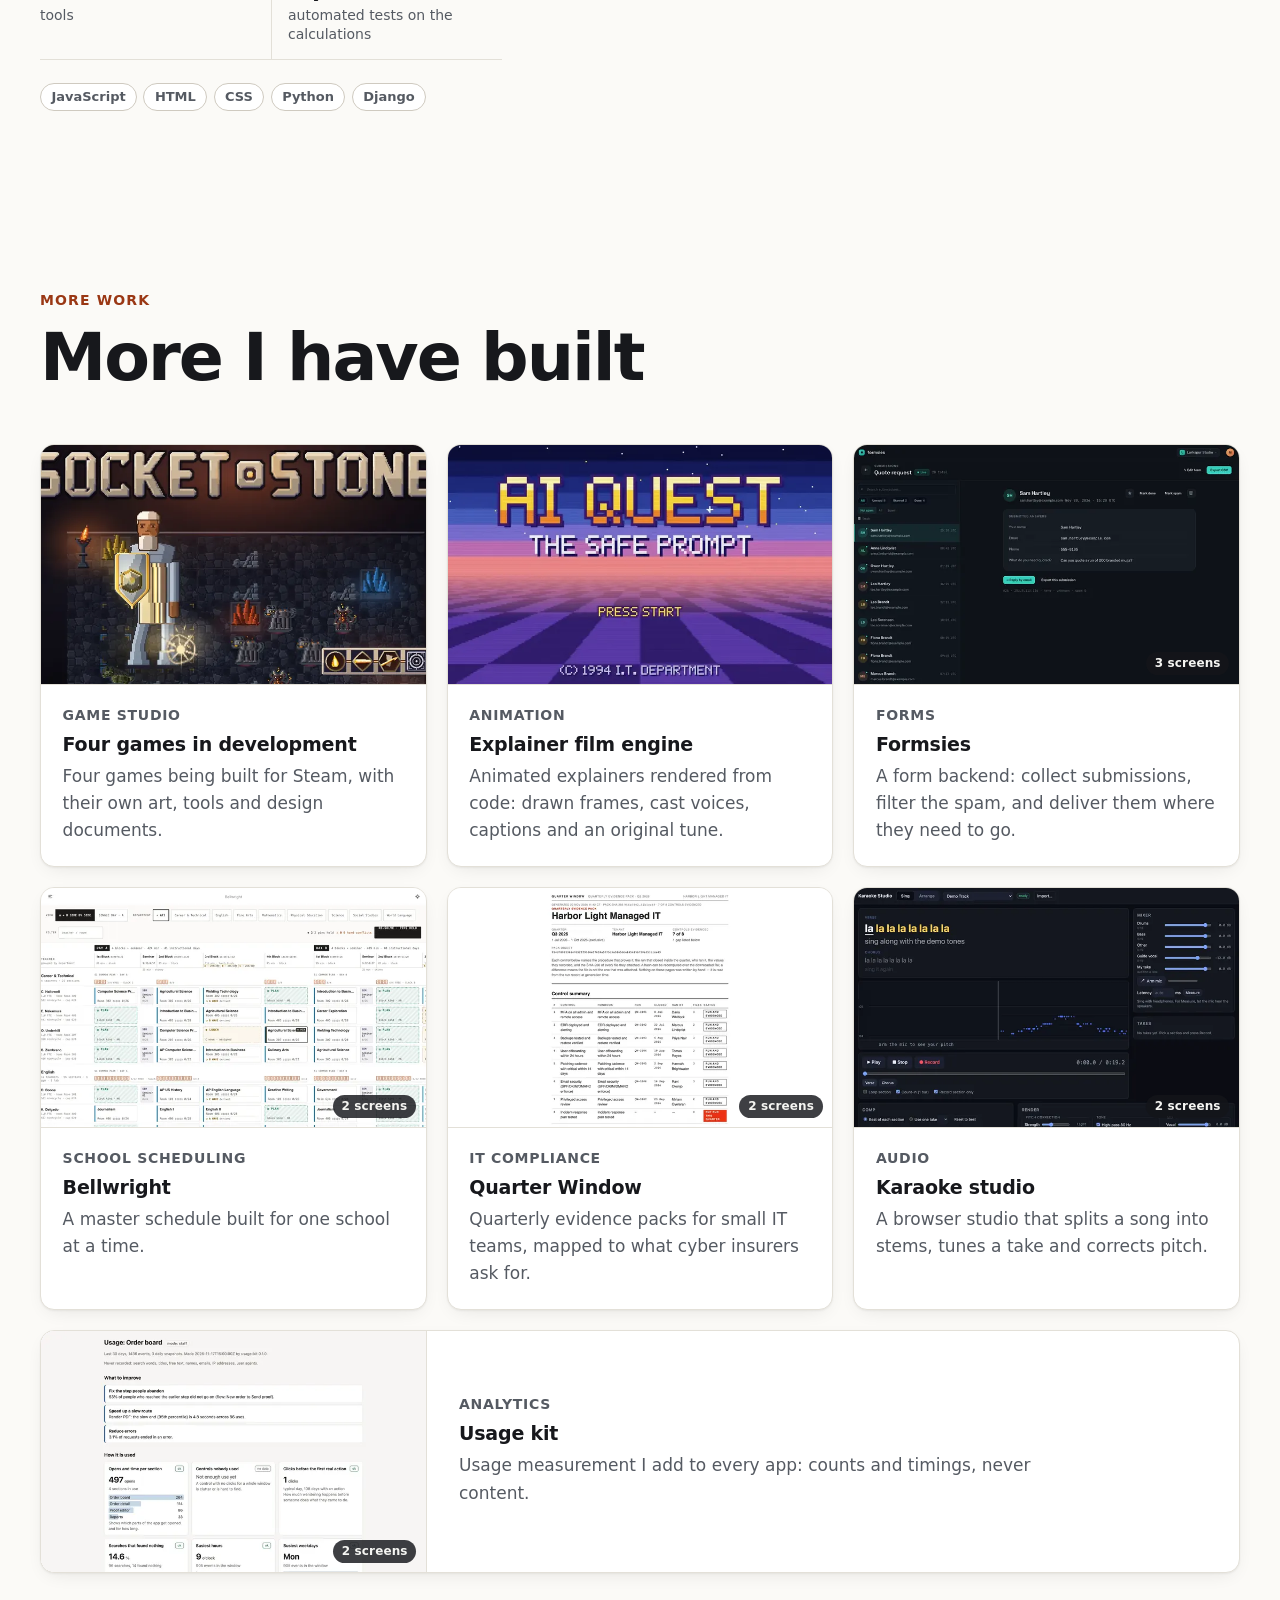
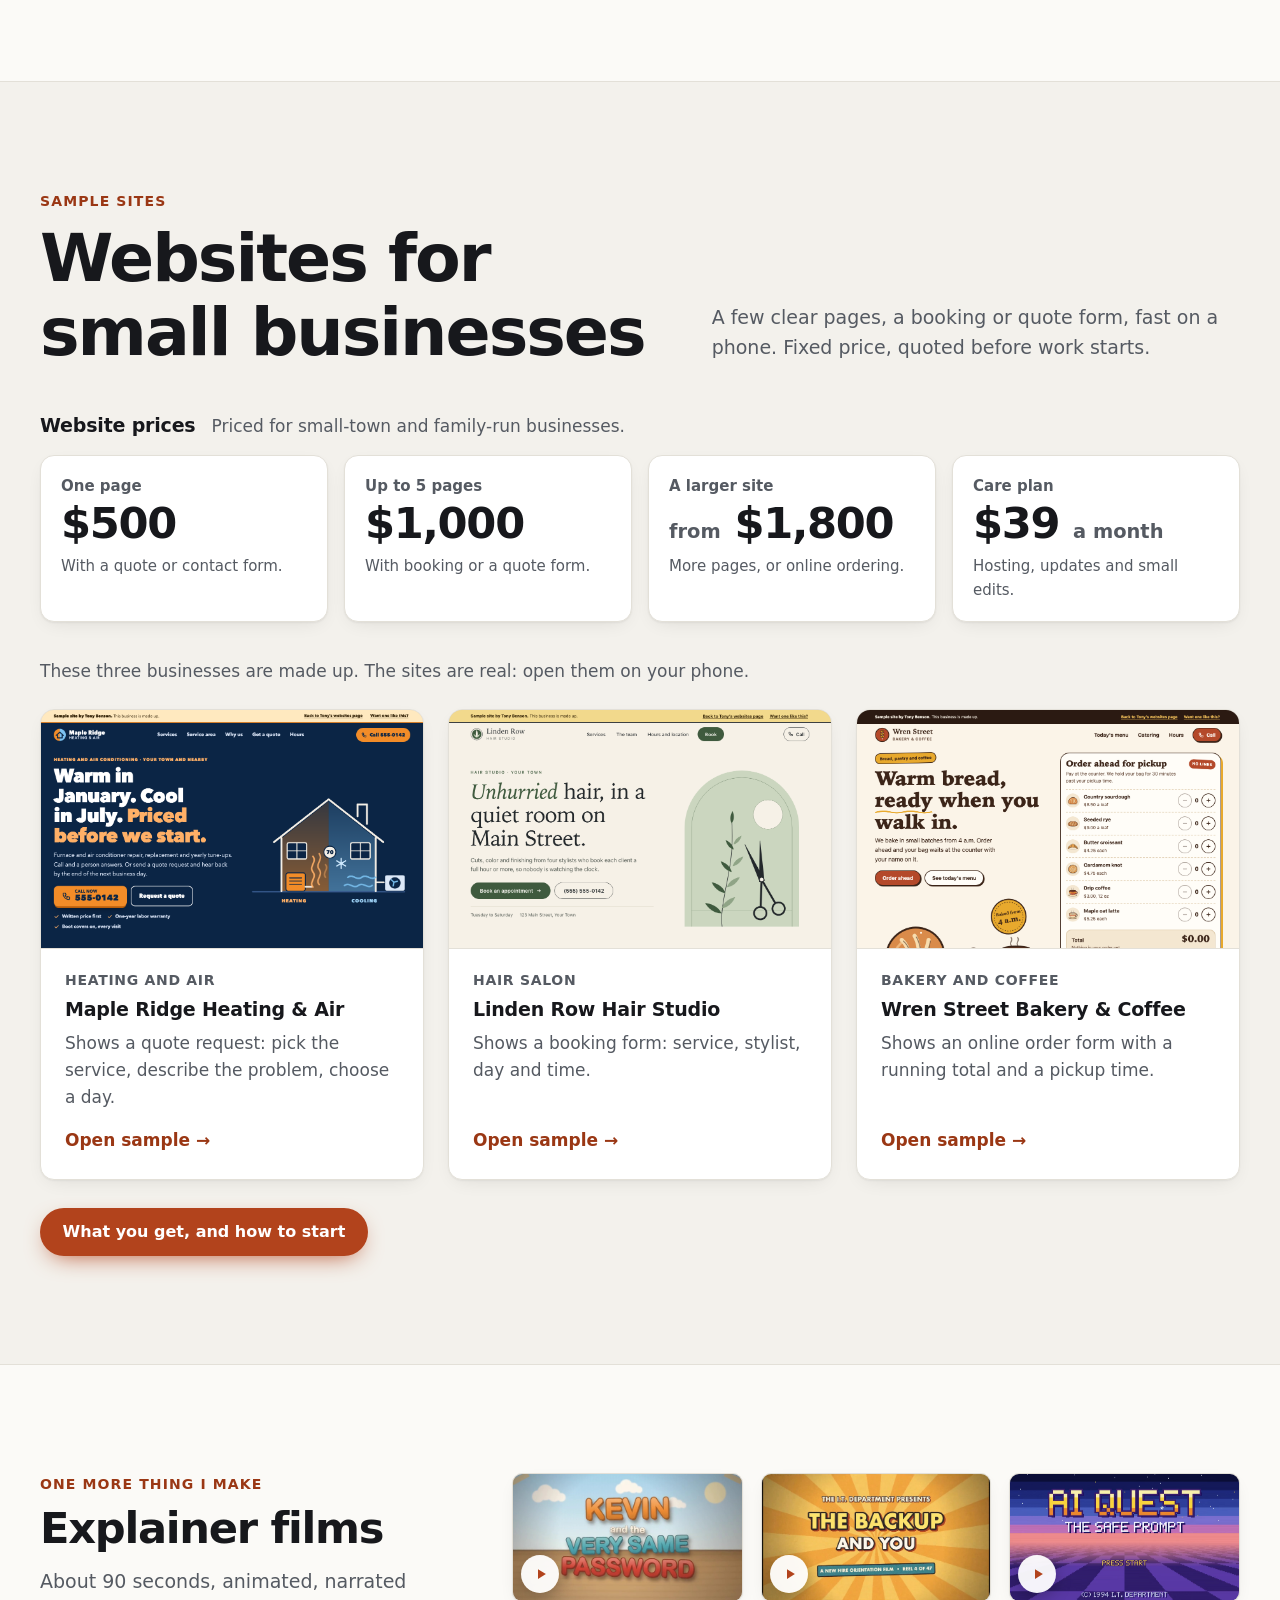
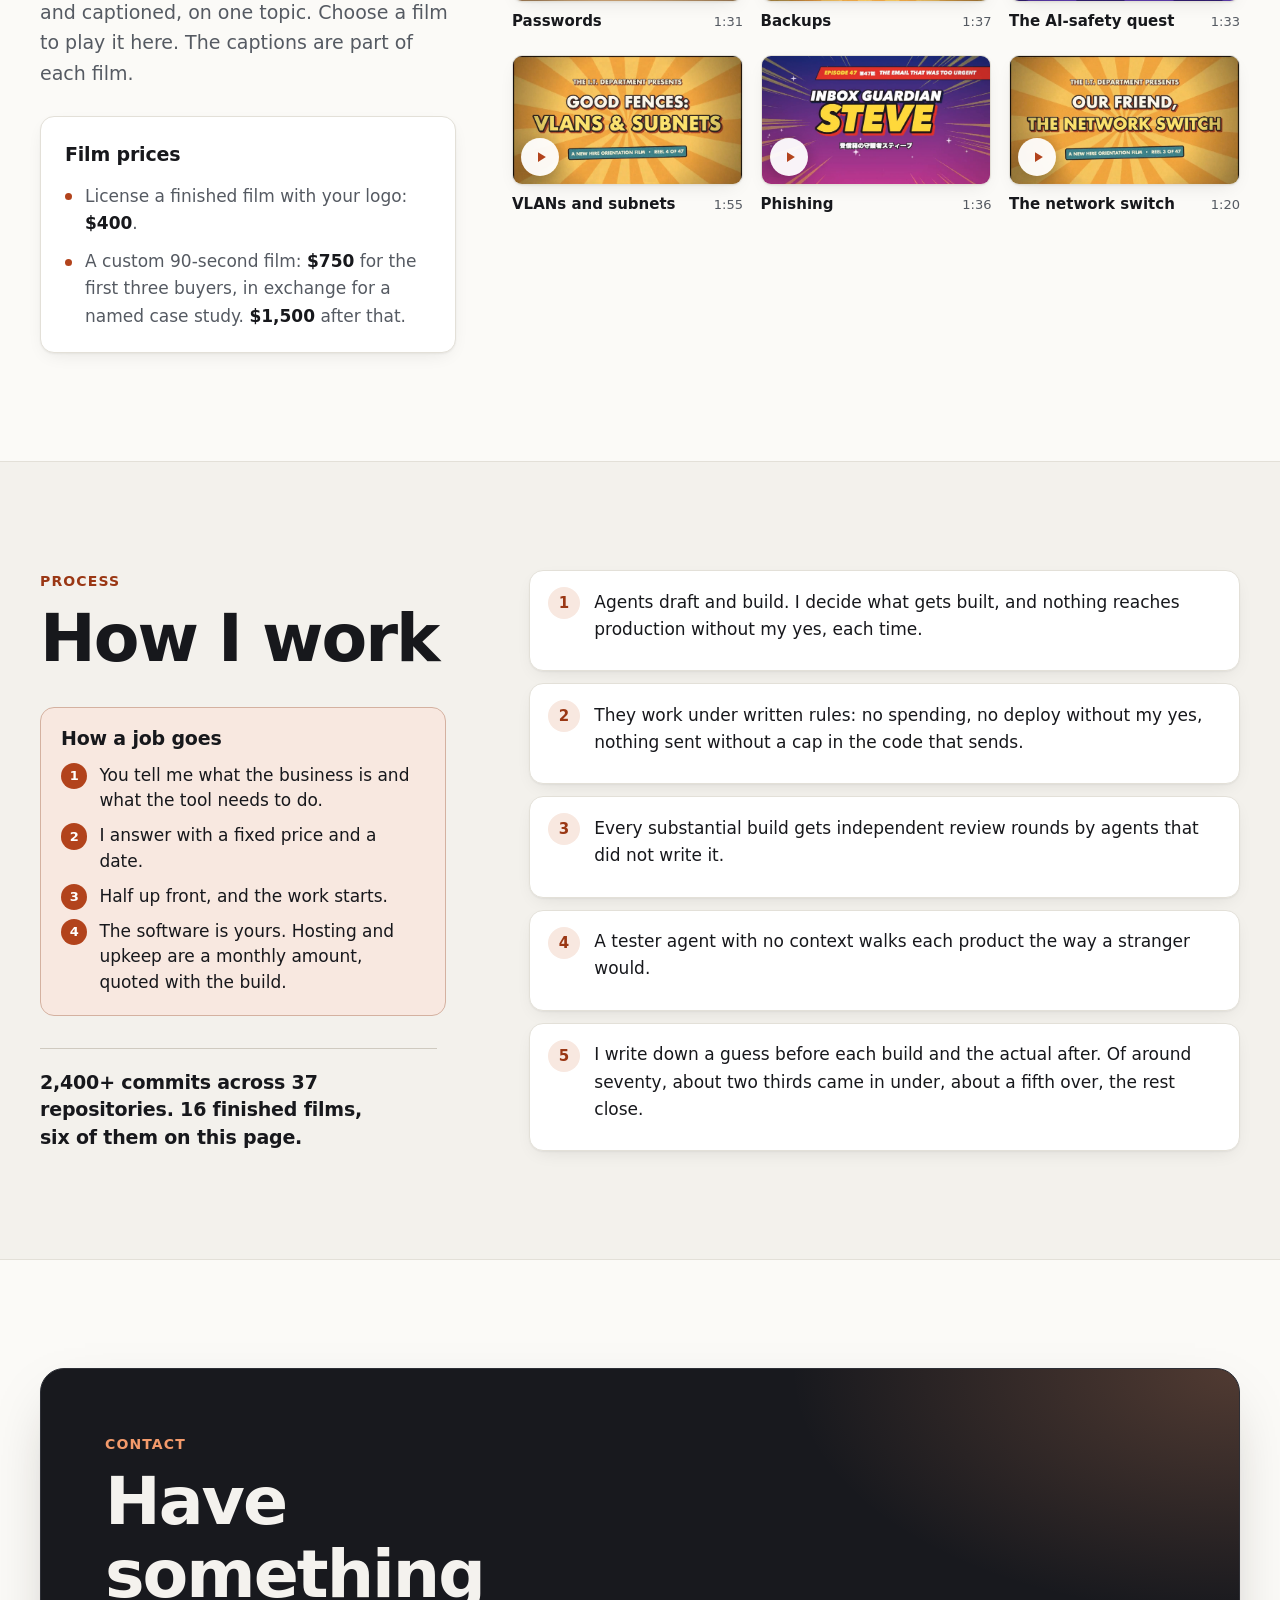
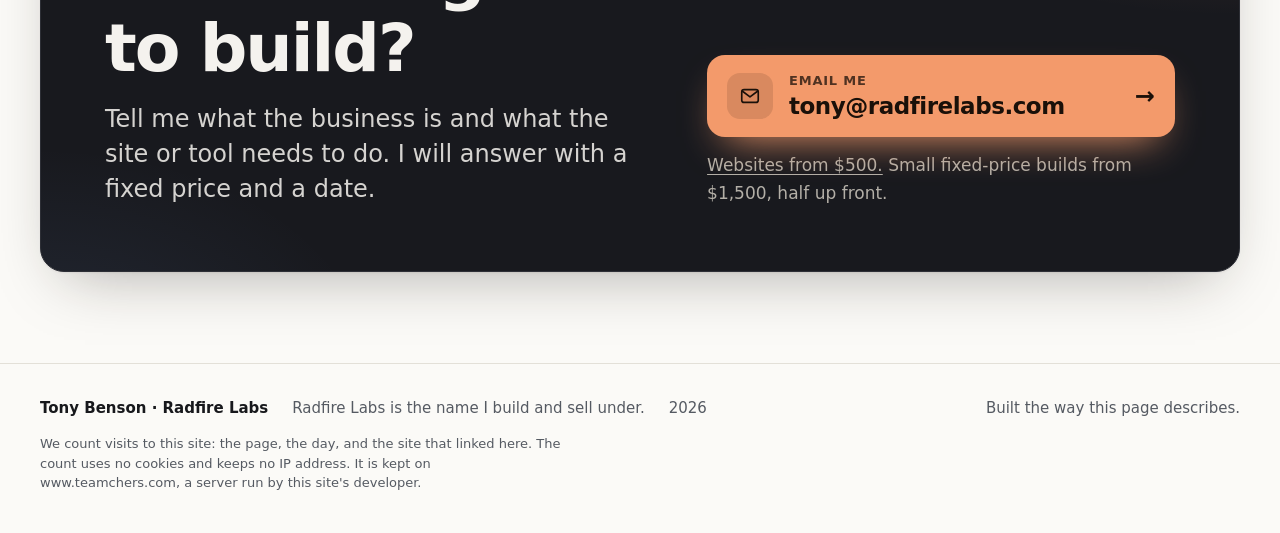
==== commit c381aa73: "The two buttons on the first screen speak to the visitor "A website for your business" and "A tool f" ====
--- a/index.html
+++ b/index.html
@@ -87,7 +87,7 @@
           </div>
           <p class="hero-headline">I build real software products. I ship them fast.</p>
           <p class="hero-sub">School operations platforms. A reading community. A system for print shops. A command center that talks. I build them with AI tools that do the typing, and nothing ships without my yes.</p>
-          <div class="hero-offers"><div class="offer-doors"><a class="offer" href="websites/index.html"><span class="offer-text"><span class="offer-label">A website for my business</span><span class="visually-hidden">, </span><span class="offer-price">from $500</span></span><span class="offer-arrow"><svg viewBox="0 0 20 20" width="20" height="20" aria-hidden="true" focusable="false"><path d="M4 10h11M10.5 5l5 5-5 5" fill="none" stroke="currentColor" stroke-width="2" stroke-linecap="round" stroke-linejoin="round"/></svg></span></a><a class="offer" href="#contact"><span class="offer-text"><span class="offer-label">A tool for my business</span><span class="visually-hidden">, </span><span class="offer-price">from $1,500</span></span><span class="offer-arrow"><svg viewBox="0 0 20 20" width="20" height="20" aria-hidden="true" focusable="false"><path d="M4 10h11M10.5 5l5 5-5 5" fill="none" stroke="currentColor" stroke-width="2" stroke-linecap="round" stroke-linejoin="round"/></svg></span></a></div><p class="offer-more"><a class="offer-quiet" href="#work">See the work<span class="offer-quiet-arrow" aria-hidden="true">&rarr;</span></a></p></div>
+          <div class="hero-offers"><div class="offer-doors"><a class="offer" href="websites/index.html"><span class="offer-text"><span class="offer-label">A website for your business</span><span class="visually-hidden">, </span><span class="offer-price">from $500</span></span><span class="offer-arrow"><svg viewBox="0 0 20 20" width="20" height="20" aria-hidden="true" focusable="false"><path d="M4 10h11M10.5 5l5 5-5 5" fill="none" stroke="currentColor" stroke-width="2" stroke-linecap="round" stroke-linejoin="round"/></svg></span></a><a class="offer" href="#contact"><span class="offer-text"><span class="offer-label">A tool for your business</span><span class="visually-hidden">, </span><span class="offer-price">from $1,500</span></span><span class="offer-arrow"><svg viewBox="0 0 20 20" width="20" height="20" aria-hidden="true" focusable="false"><path d="M4 10h11M10.5 5l5 5-5 5" fill="none" stroke="currentColor" stroke-width="2" stroke-linecap="round" stroke-linejoin="round"/></svg></span></a></div><p class="offer-more"><a class="offer-quiet" href="#work">See the work<span class="offer-quiet-arrow" aria-hidden="true">&rarr;</span></a></p></div>
         </div>
         <div class="hero-art"><div class="collage"><div class="browser layer-back"><div class="browser-bar" aria-hidden="true"><span class="dots"><i></i><i></i><i></i></span><span class="addr">Inkwoven</span></div><div class="browser-view"><img src="assets/work/inkwoven/10-app-home-1080.webp" width="2880" height="1800" srcset="assets/work/inkwoven/10-app-home-720.webp 720w, assets/work/inkwoven/10-app-home-1080.webp 1080w, assets/work/inkwoven/10-app-home-1440.webp 1440w" sizes="(min-width: 1024px) 430px, (min-width: 600px) 66vw, 66vw" decoding="async" alt="Inkwoven: The signed-in home screen of the app on a made-up reader account, showing the book in progress with page progress and the community activity tiles."></div></div><div class="browser layer-front"><div class="browser-bar" aria-hidden="true"><span class="dots"><i></i><i></i><i></i></span><span class="addr">Teamchers Technologies</span></div><div class="browser-view"><img src="assets/work/teamchers/11-sallie-campus-1080.webp" width="2880" height="1800" srcset="assets/work/teamchers/11-sallie-campus-720.webp 720w, assets/work/teamchers/11-sallie-campus-1080.webp 1080w, assets/work/teamchers/11-sallie-campus-1440.webp 1440w" sizes="(min-width: 1024px) 520px, (min-width: 600px) 80vw, 80vw" fetchpriority="high" decoding="async" alt="Teamchers Technologies: SALLIE principal Campus page at mid-morning on a fictional school: map of rooms with student dots, status bar (160 in rooms, 1 needs you), a time slider, and the Say It or Ask It box."></div></div><div class="phone layer-phone"><img src="assets/work/teamchers/13-sallie-coach-phone-720.webp" width="1170" height="2532" srcset="assets/work/teamchers/13-sallie-coach-phone-480.webp 480w, assets/work/teamchers/13-sallie-coach-phone-720.webp 720w" sizes="(min-width: 1024px) 140px, (min-width: 600px) 160px, 84px" decoding="async" alt="Teamchers Technologies on a phone: SALLIE coach view at phone width for JV Soccer: timeline of leaving, game and coming back, and today&#x27;s plan with a student staying back."></div></div></div>
       </div>
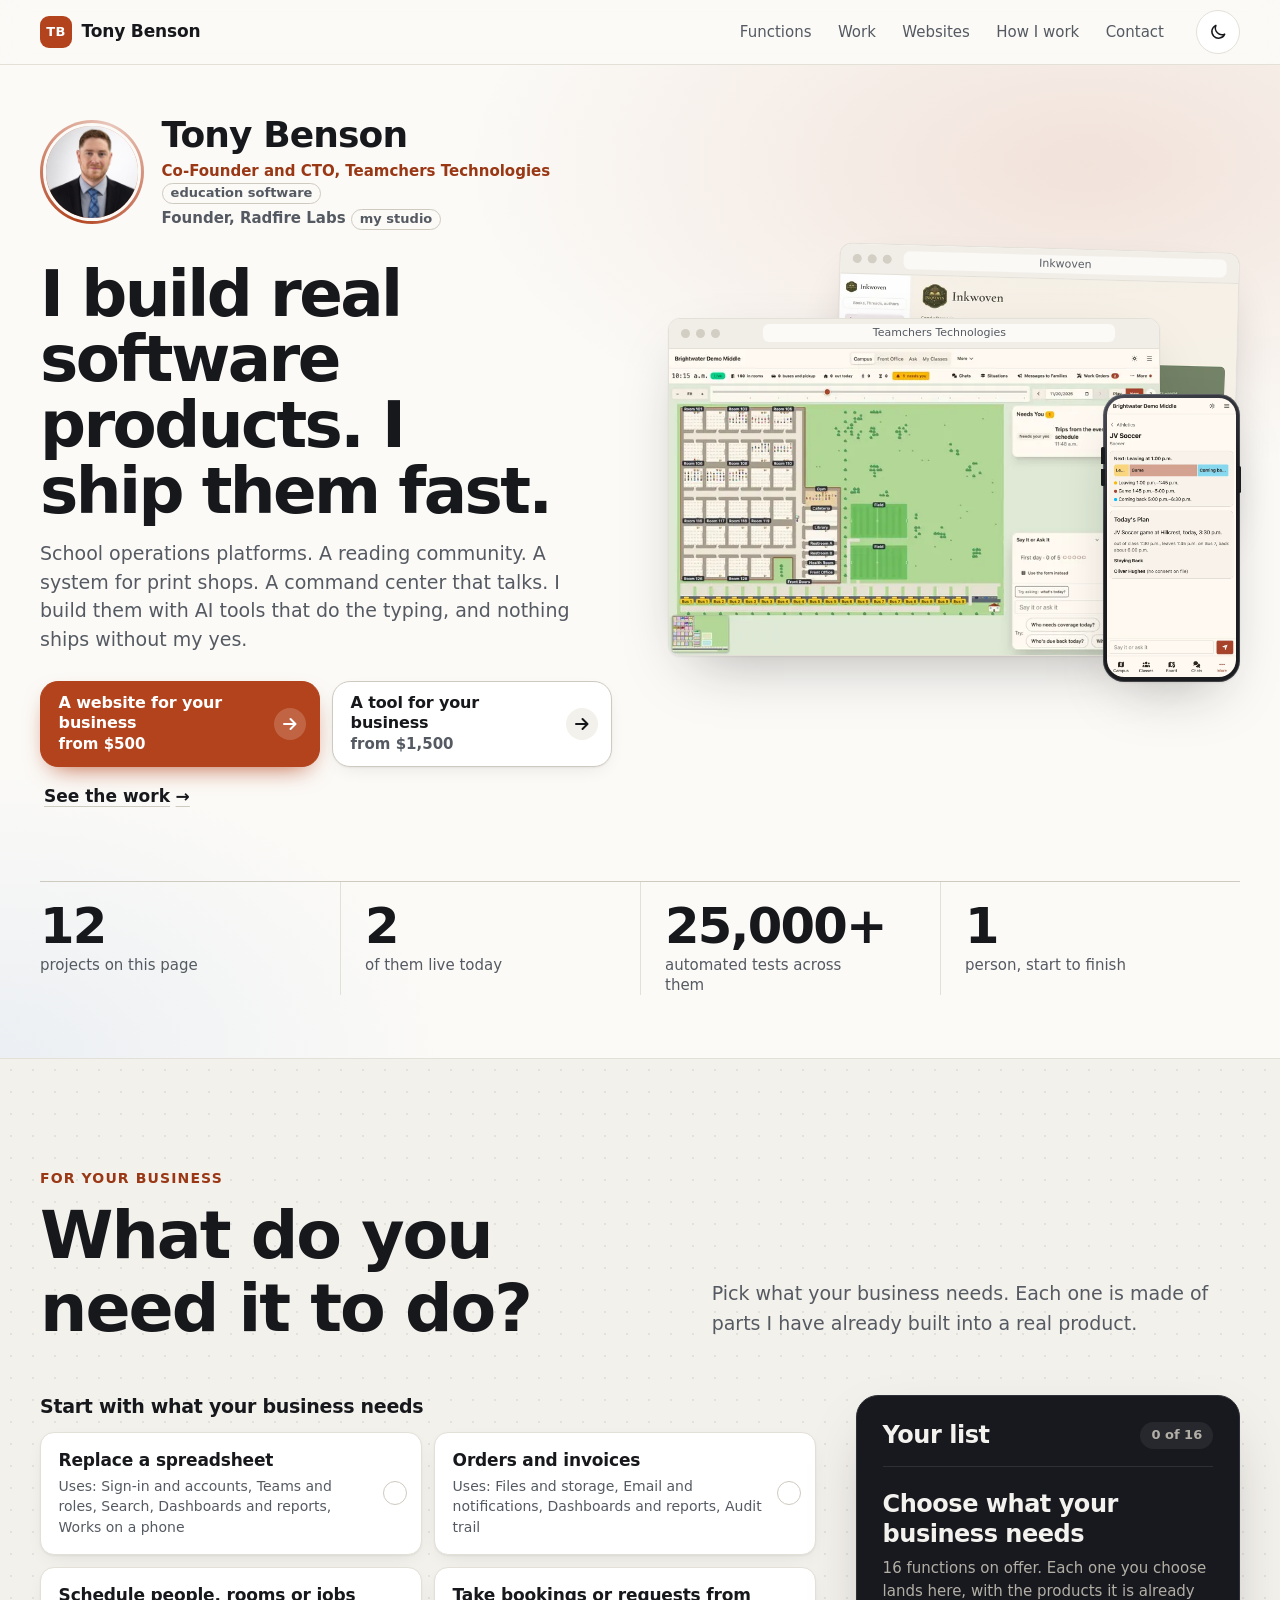
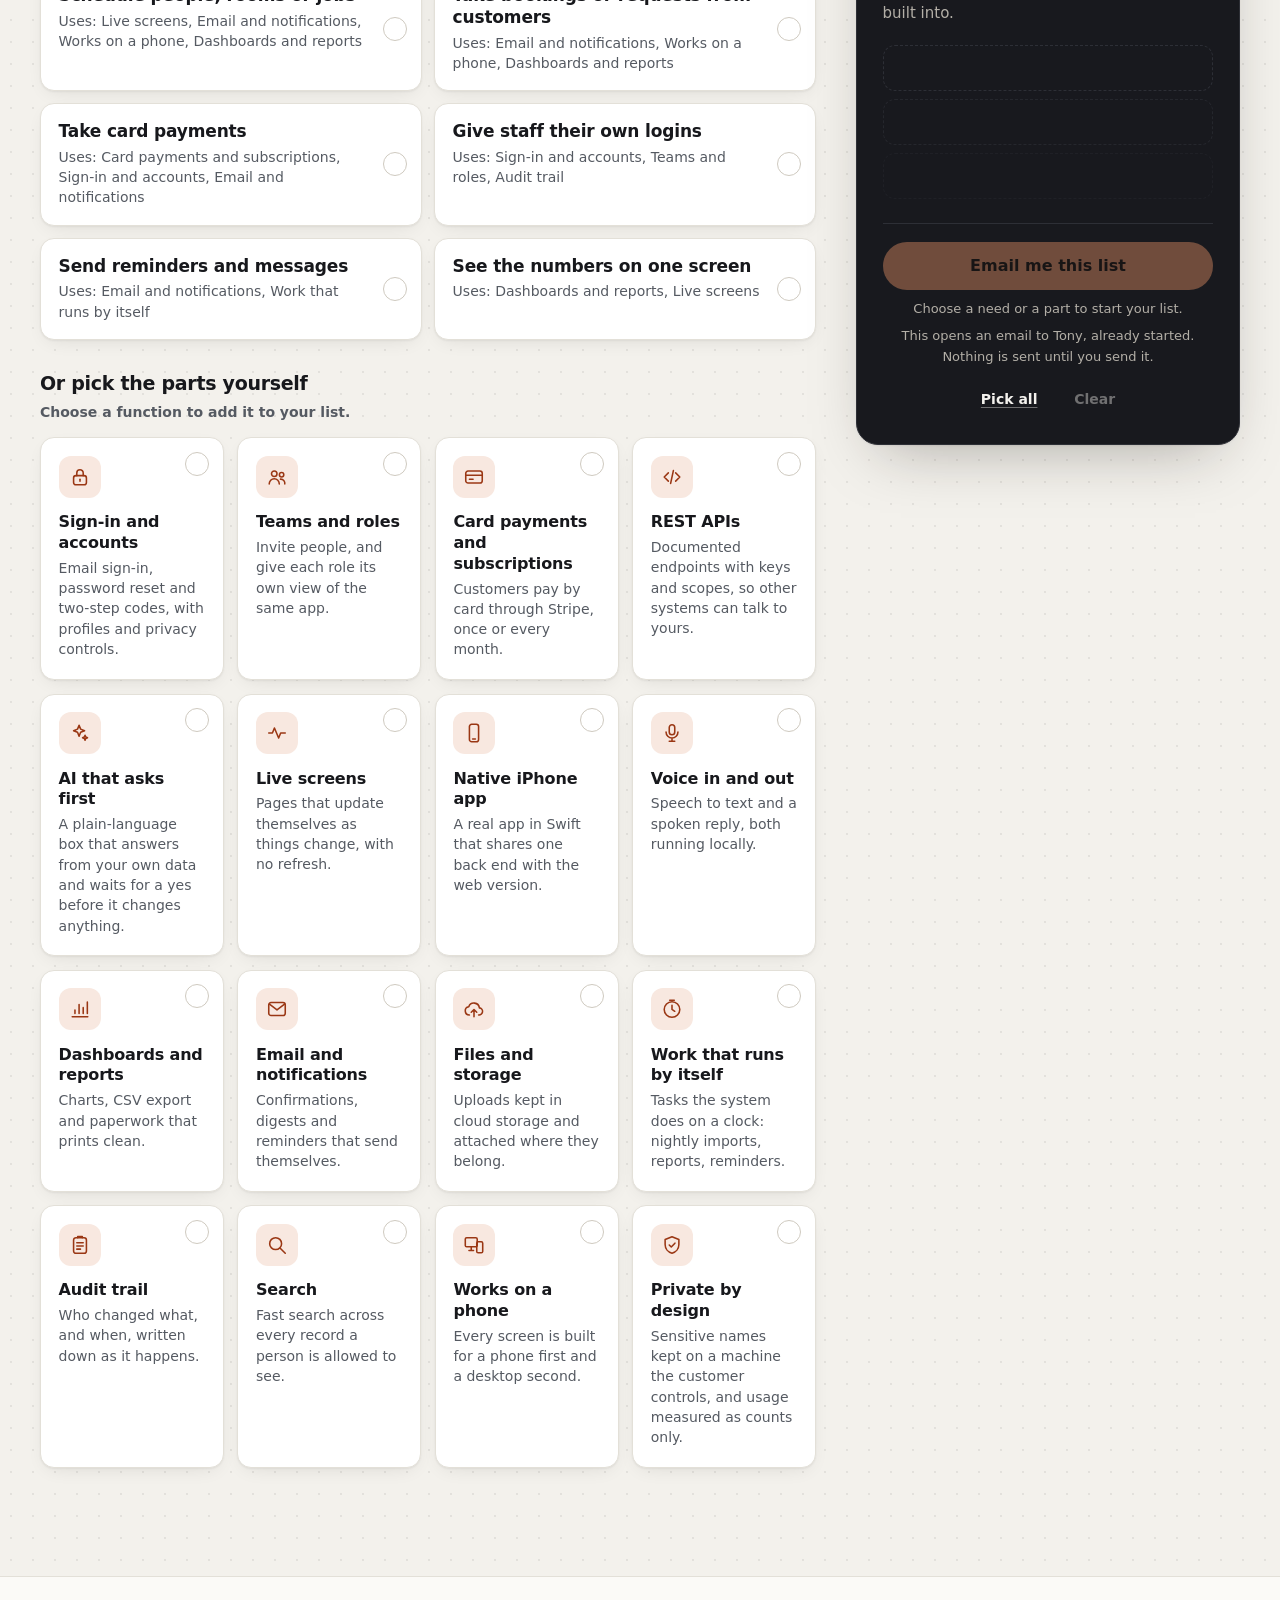
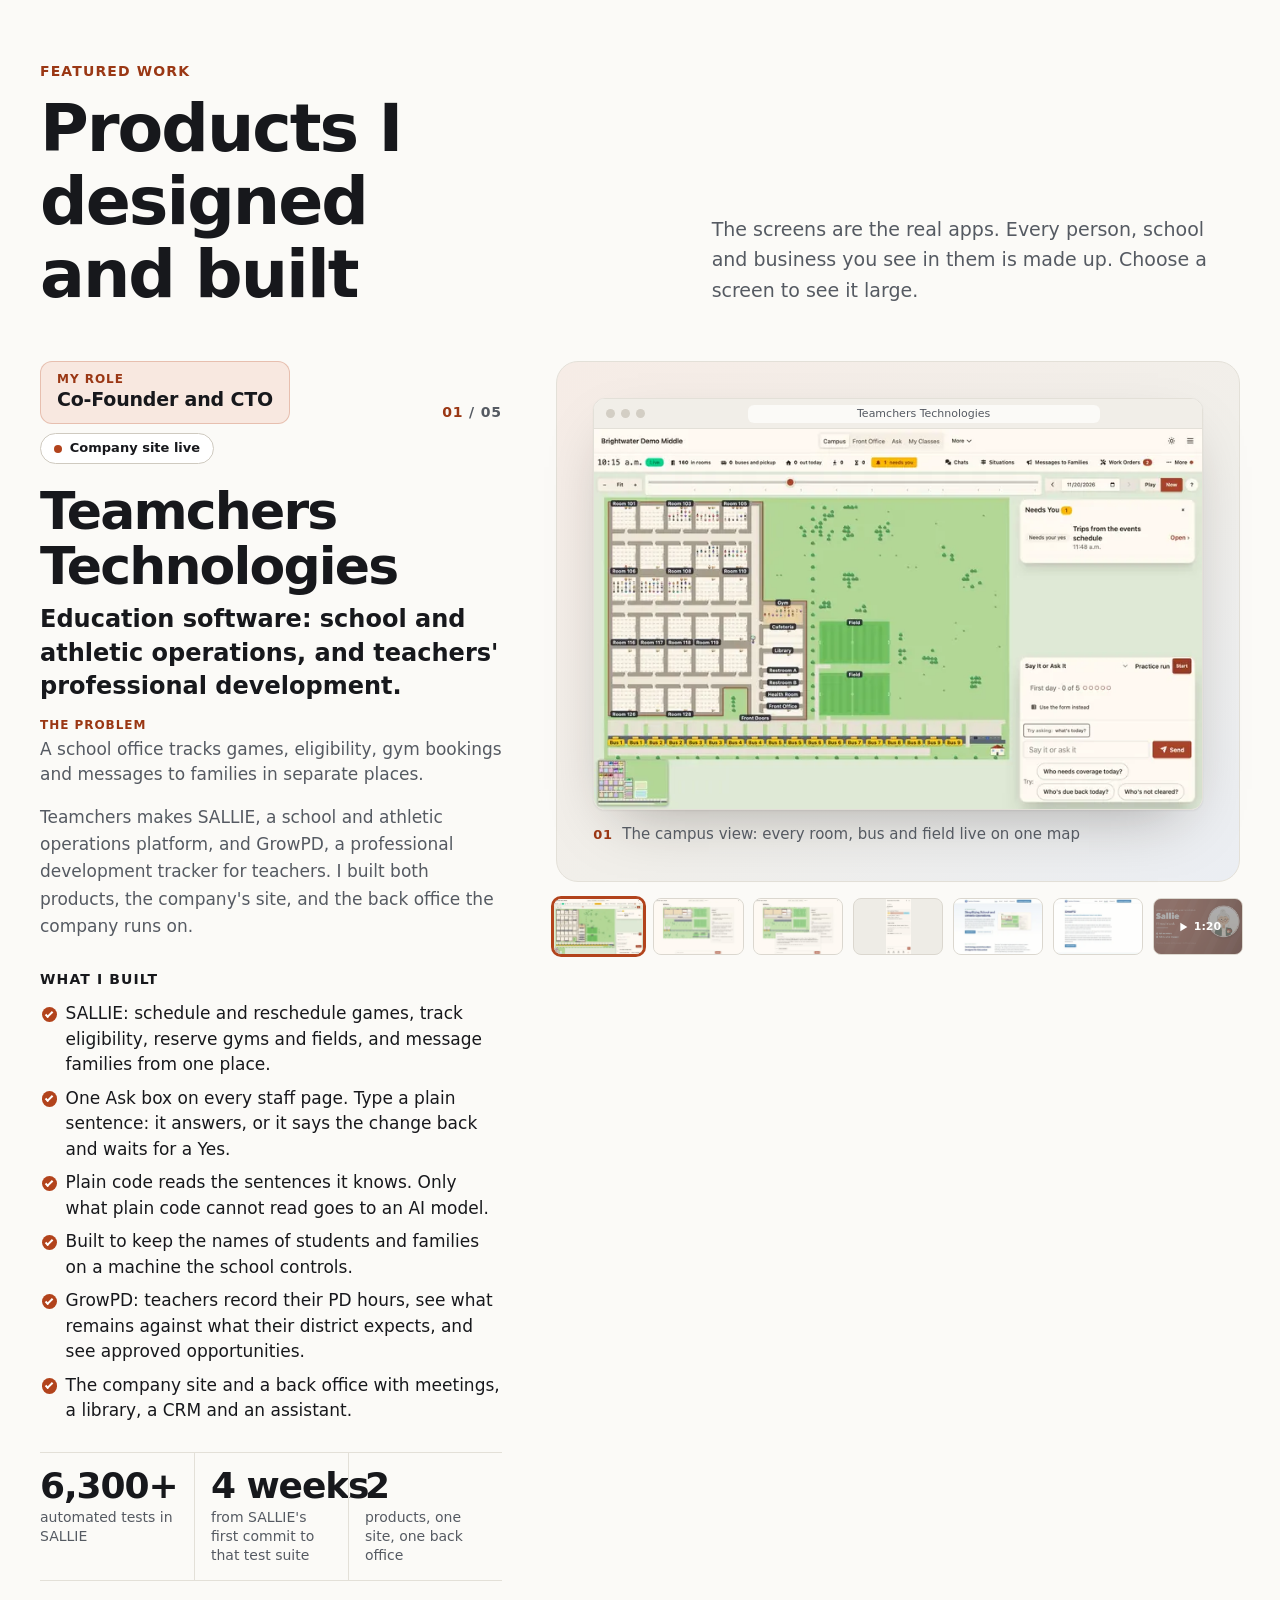
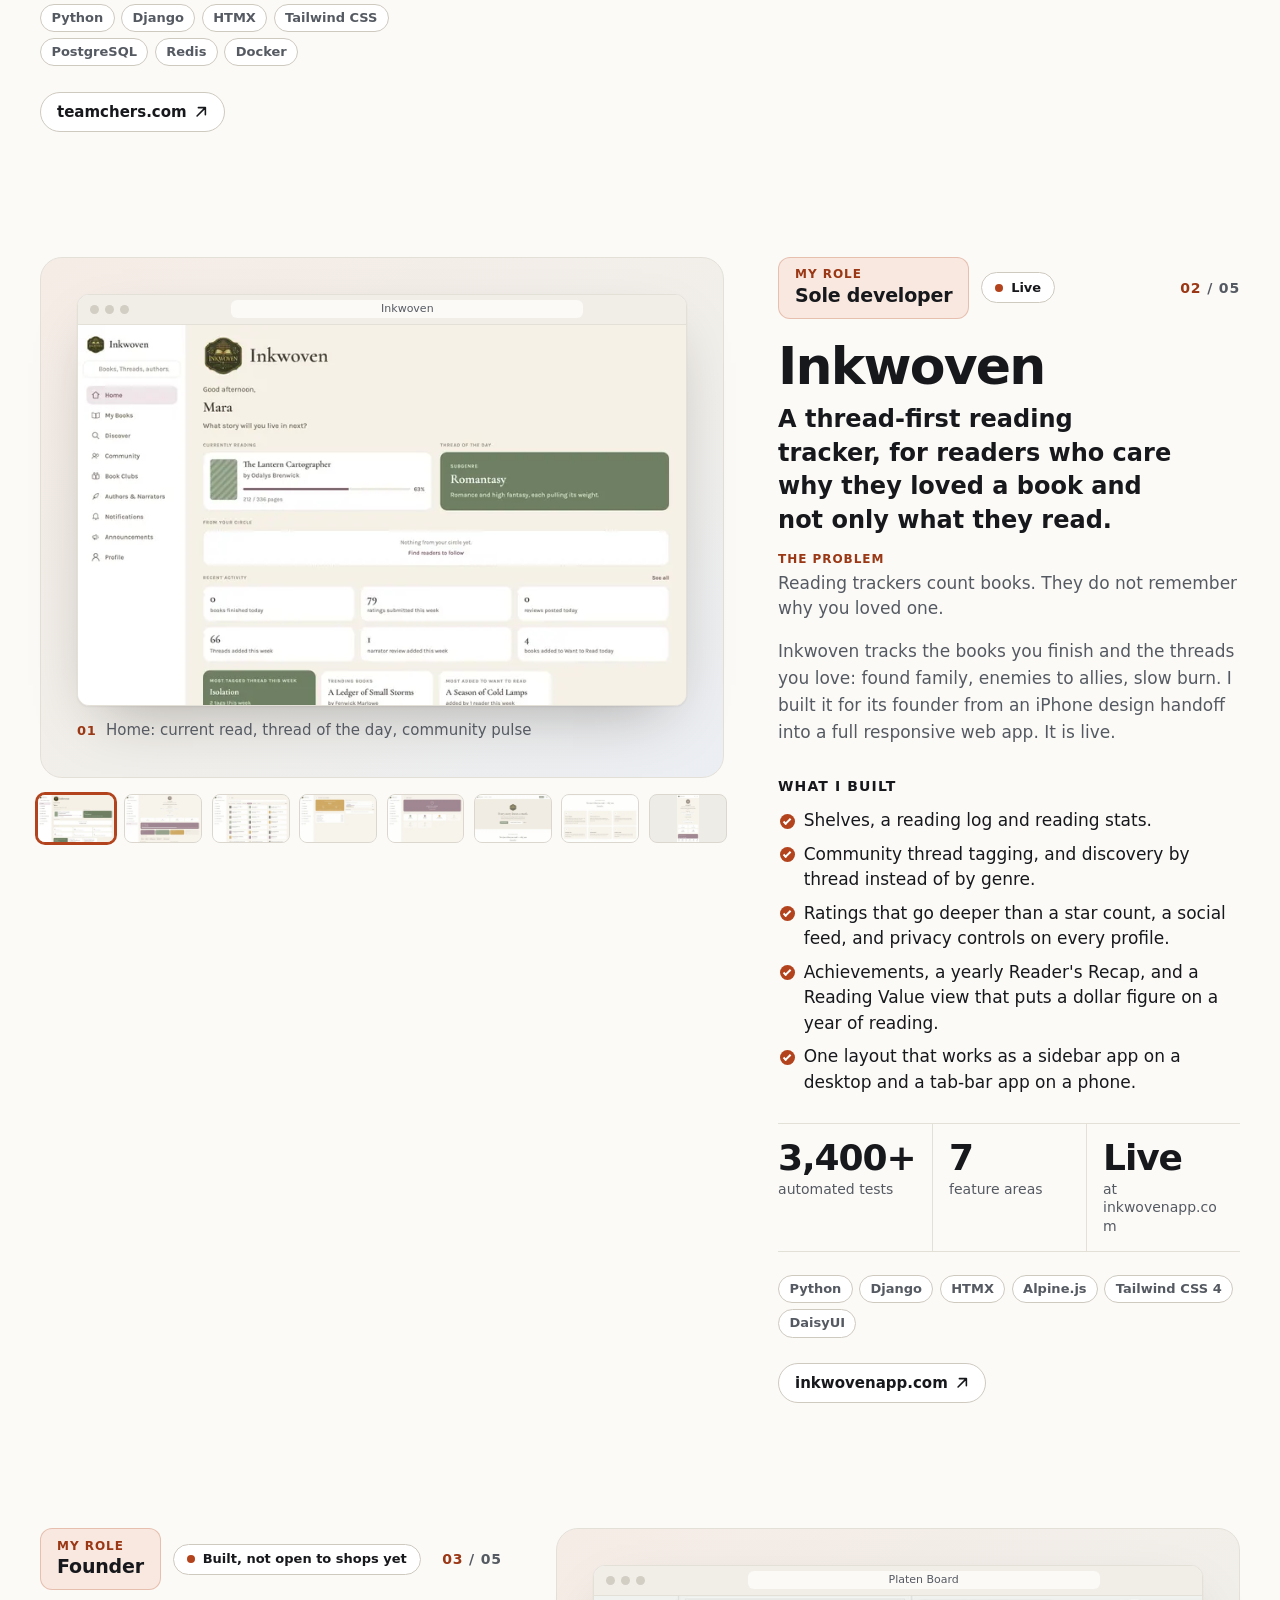
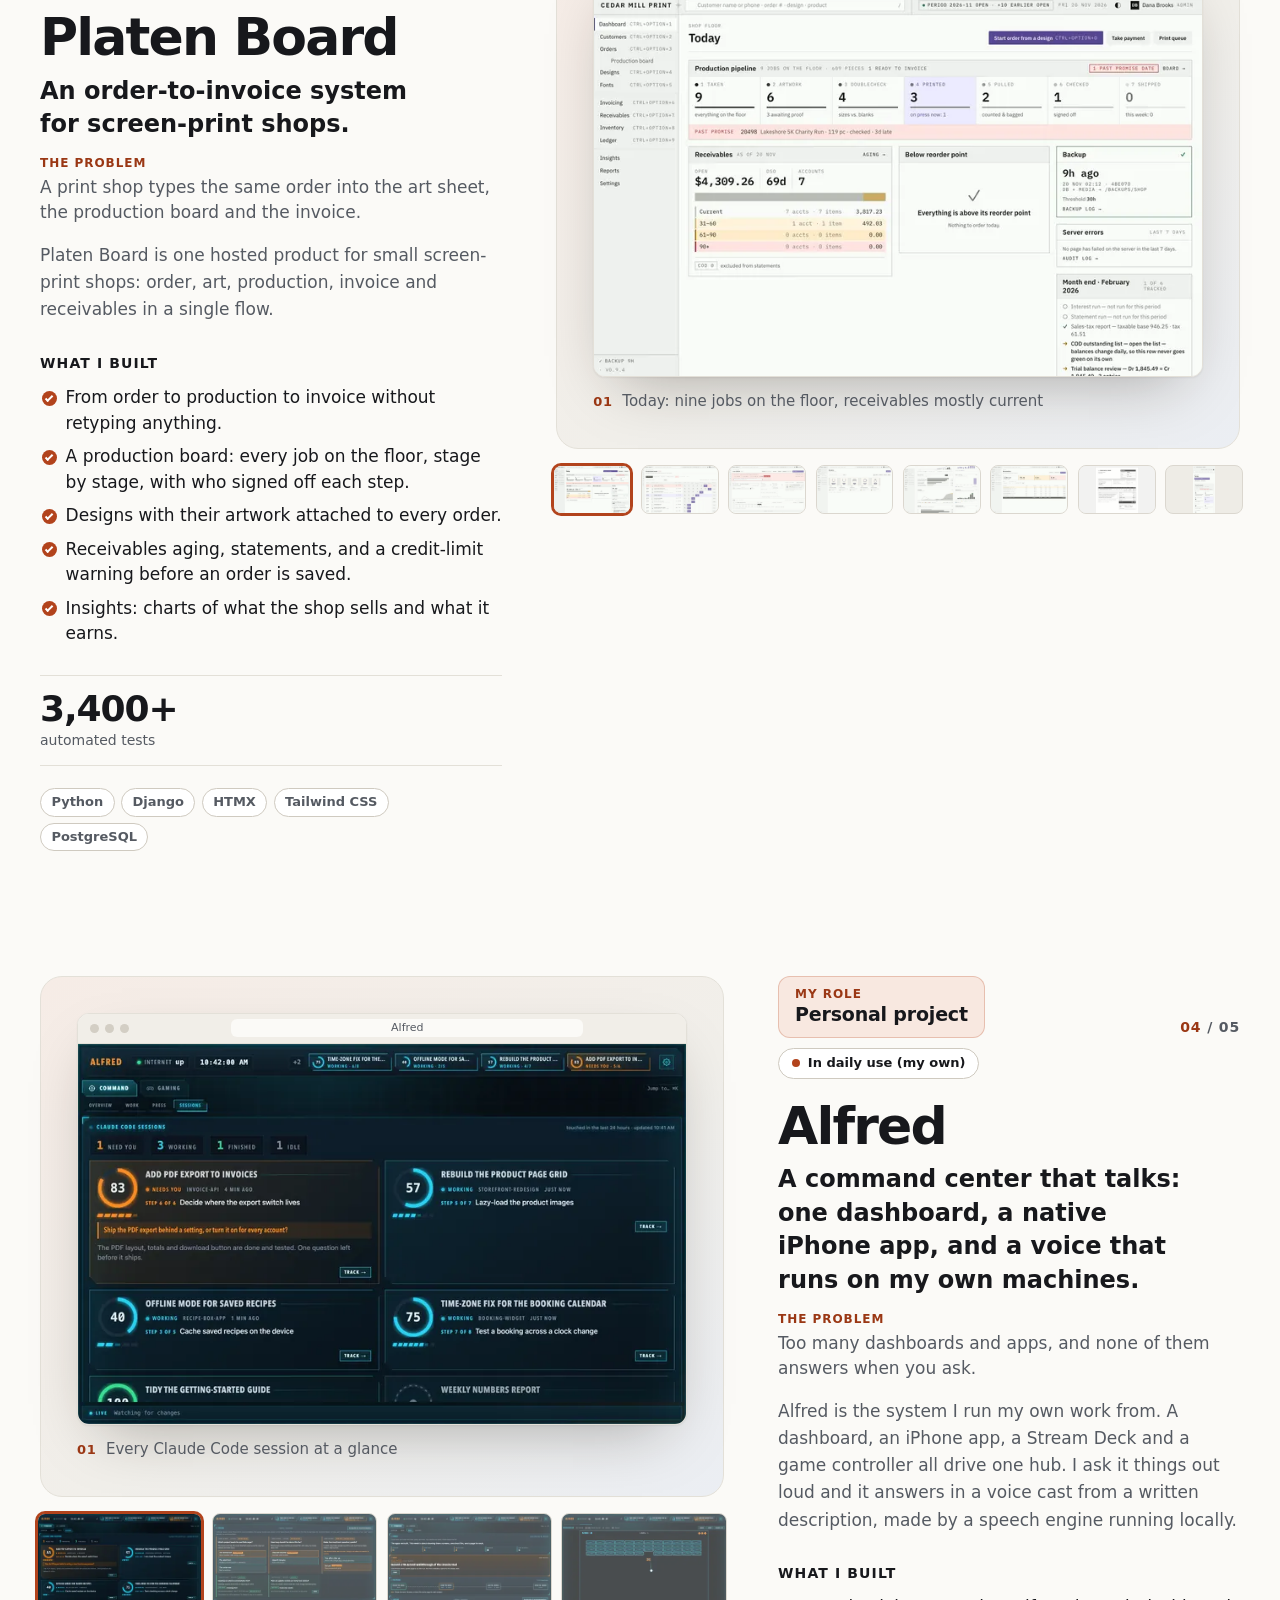
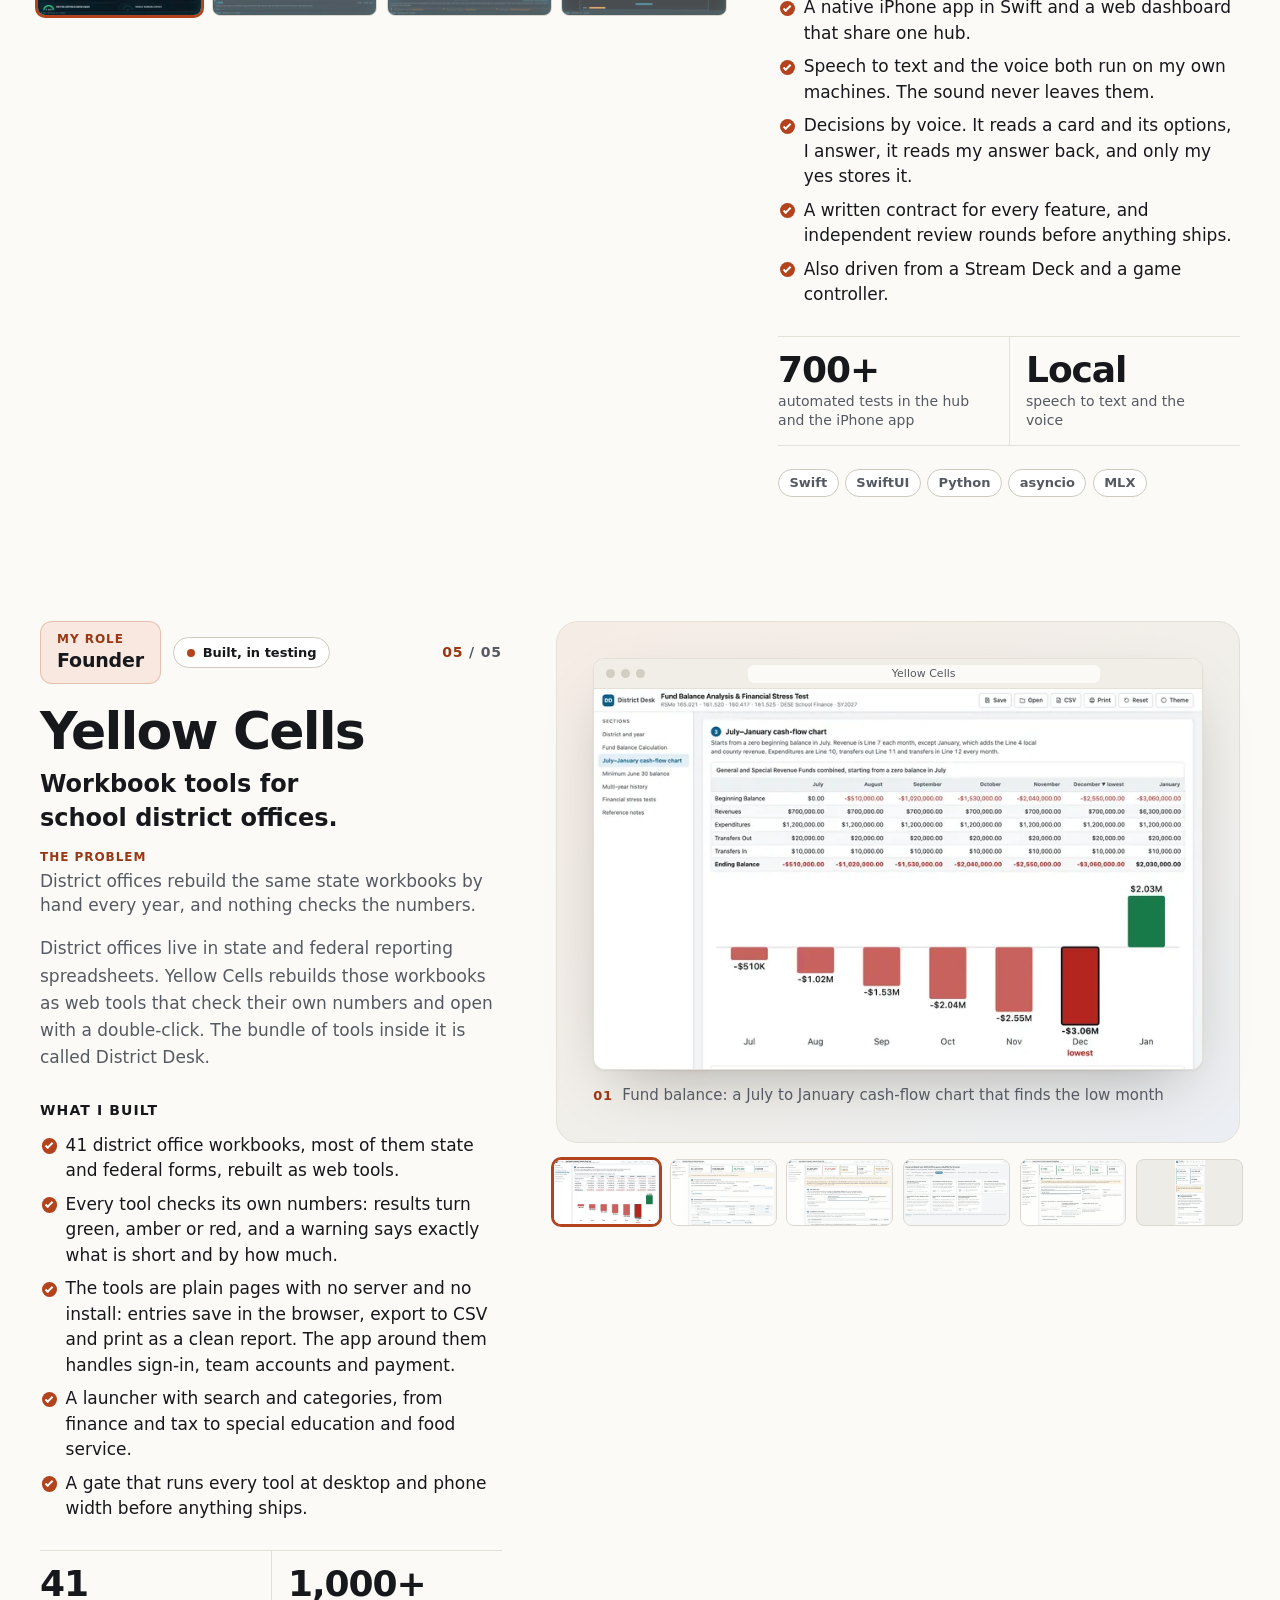
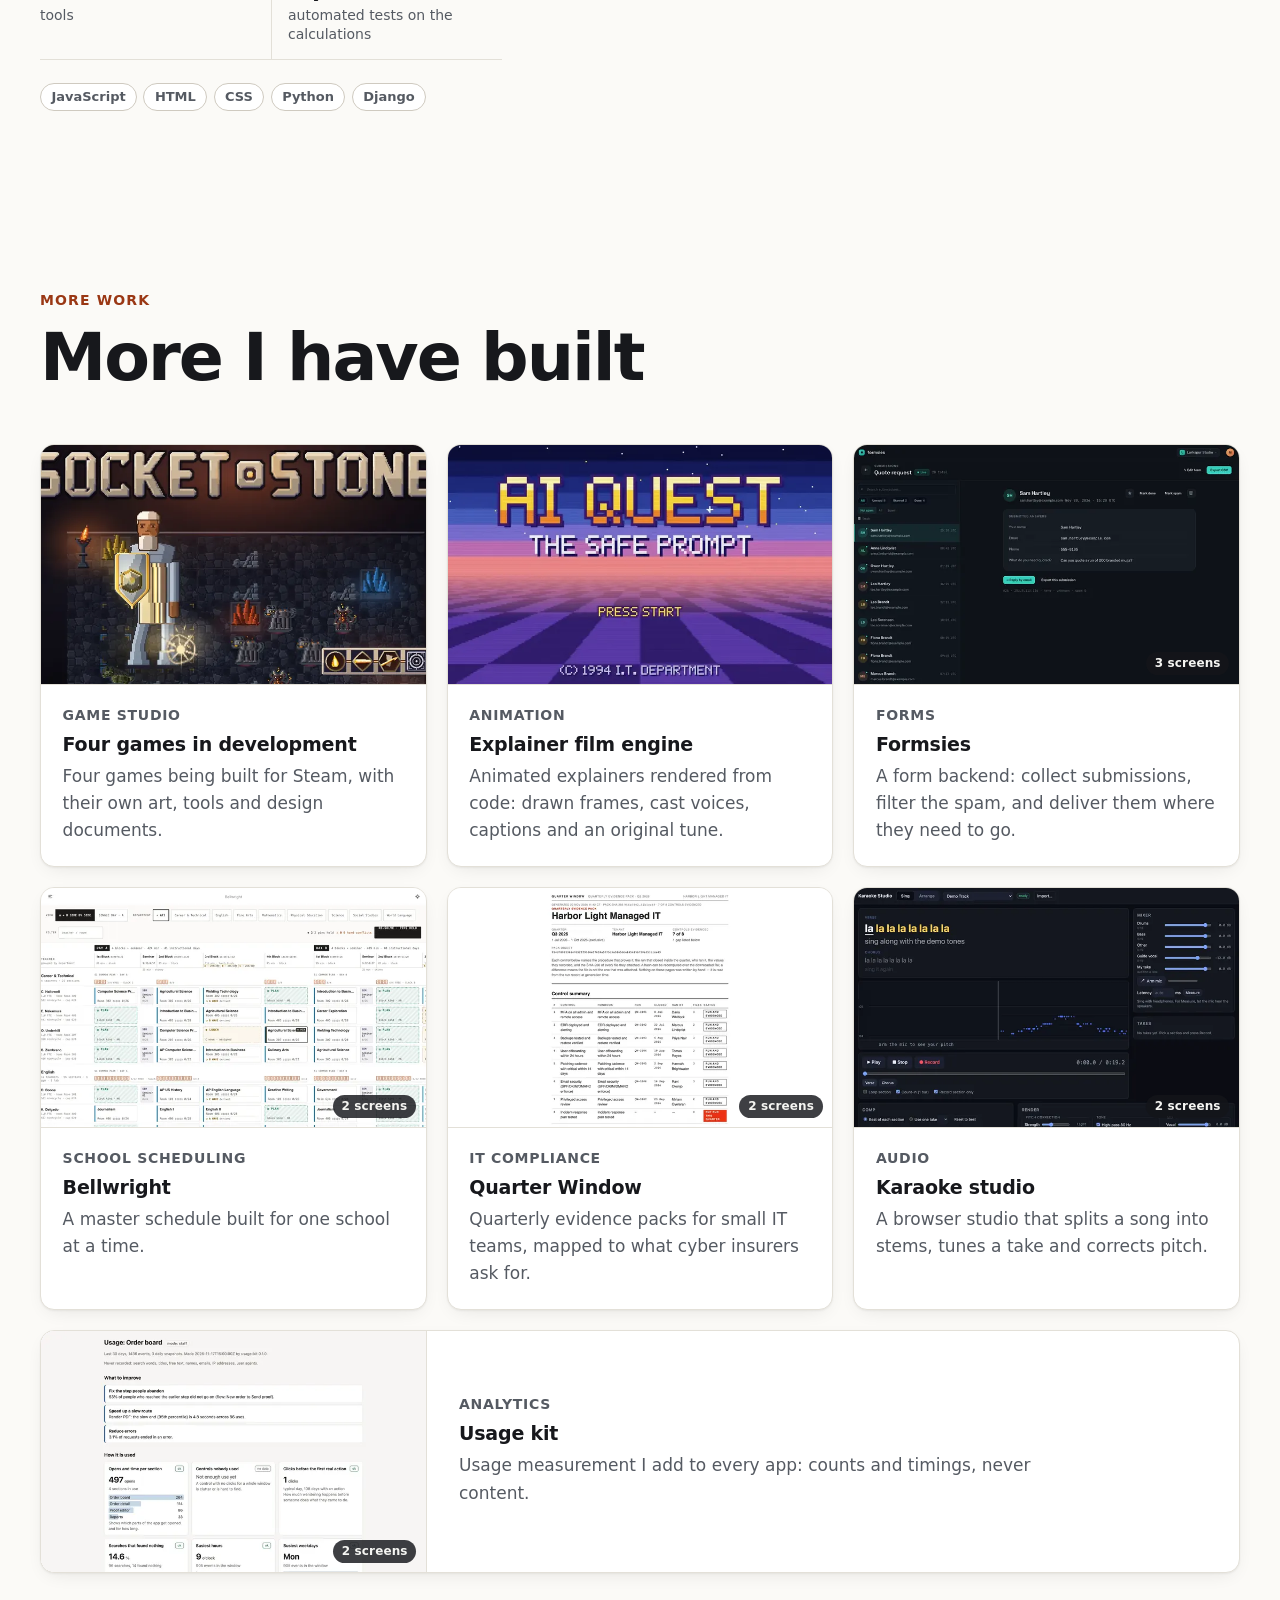
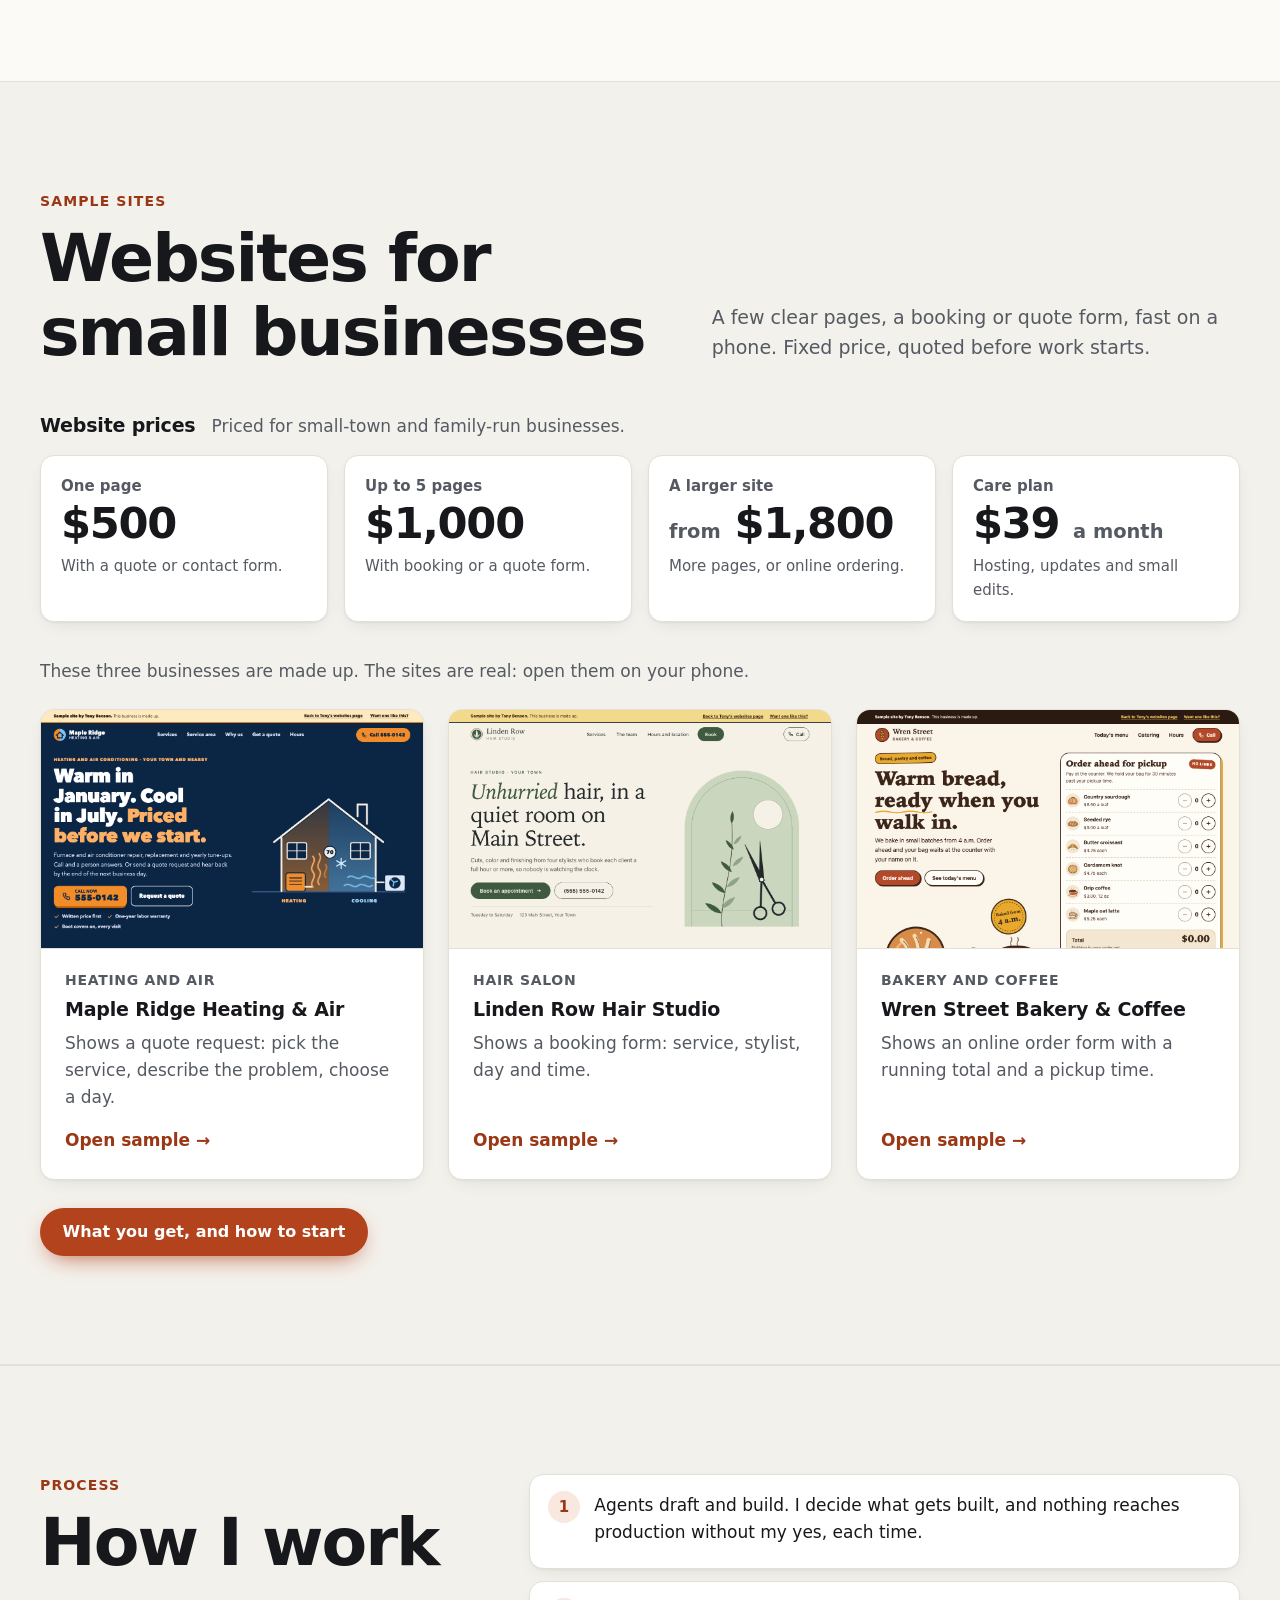
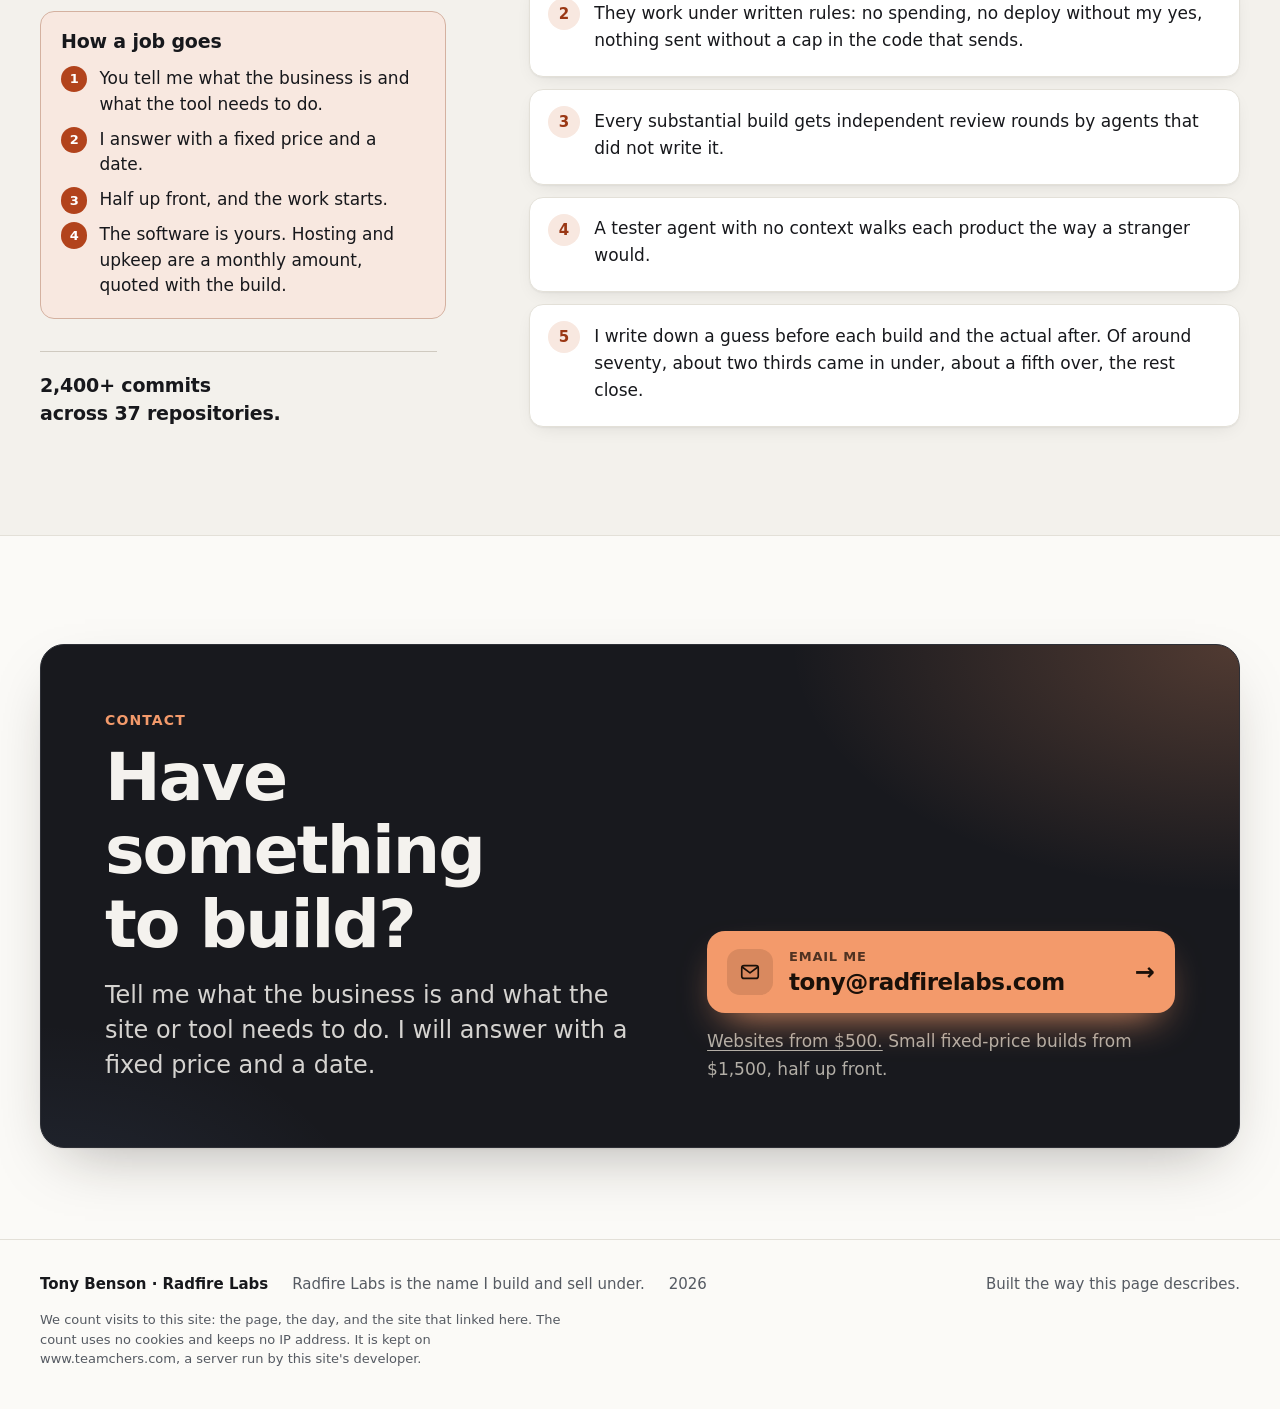
==== commit 578a121d: "The explainer films section comes off the page for now Co-Authored-By: Claude Fable 5.2 <noreply@ant" ====
--- a/index.html
+++ b/index.html
@@ -44,7 +44,6 @@
           <li><a href="#build">Functions</a></li>
           <li><a href="#work">Work</a></li>
           <li><a href="#websites">Websites</a></li>
-          <li><a href="#films">Films</a></li>
           <li><a href="#how">How I work</a></li>
           <li><a href="#contact">Contact</a></li>
         </ul>
@@ -342,86 +341,6 @@
       </div>
     </section>
 
-    <!-- 6. Explainer films -->
-    <section class="section" id="films" aria-labelledby="films-title">
-      <div class="container films-layout">
-        <div class="films-copy">
-          <p class="eyebrow">One more thing I make</p>
-          <h2 id="films-title" class="section-title">Explainer films</h2>
-          <p class="section-intro">About 90 seconds, animated, narrated and captioned, on one topic. Choose a film to play it here. The captions are part of each film.</p>
-          <div class="prices" aria-labelledby="prices-title">
-            <h3 id="prices-title" class="prices-title">Film prices</h3>
-            <ul class="price-list" role="list">
-              <li>License a finished film with your logo: <strong>$400</strong>.</li>
-              <li>A custom 90-second film: <strong>$750</strong> for the first three buyers, in exchange for a named case study. <strong>$1,500</strong> after that.</li>
-            </ul>
-          </div>
-        </div>
-        <ul class="film-grid" role="list">
-          <li class="film">
-            <a class="film-media" href="assets/films/password.mp4" data-film aria-label="Play Passwords, 1 minute 31 seconds">
-              <img src="assets/films/password.jpg" width="1280" height="720" loading="lazy" decoding="async" alt="Poster for the film Passwords">
-              <span class="play" aria-hidden="true"><svg viewBox="0 0 24 24" width="18" height="18" focusable="false"><path d="M8 5.5v13l10.5-6.5z" fill="currentColor"/></svg></span>
-            </a>
-            <div class="film-meta">
-              <h3 class="film-title">Passwords</h3>
-              <time class="film-length" datetime="PT1M31S">1:31</time>
-            </div>
-          </li>
-          <li class="film">
-            <a class="film-media" href="assets/films/backups.mp4" data-film aria-label="Play Backups, 1 minute 37 seconds">
-              <img src="assets/films/backups.jpg" width="1280" height="720" loading="lazy" decoding="async" alt="Poster for the film Backups">
-              <span class="play" aria-hidden="true"><svg viewBox="0 0 24 24" width="18" height="18" focusable="false"><path d="M8 5.5v13l10.5-6.5z" fill="currentColor"/></svg></span>
-            </a>
-            <div class="film-meta">
-              <h3 class="film-title">Backups</h3>
-              <time class="film-length" datetime="PT1M37S">1:37</time>
-            </div>
-          </li>
-          <li class="film">
-            <a class="film-media" href="assets/films/ai-quest.mp4" data-film aria-label="Play The AI-safety quest, 1 minute 33 seconds">
-              <img src="assets/films/ai-quest.jpg" width="1280" height="720" loading="lazy" decoding="async" alt="Poster for the film The AI-safety quest">
-              <span class="play" aria-hidden="true"><svg viewBox="0 0 24 24" width="18" height="18" focusable="false"><path d="M8 5.5v13l10.5-6.5z" fill="currentColor"/></svg></span>
-            </a>
-            <div class="film-meta">
-              <h3 class="film-title">The AI-safety quest</h3>
-              <time class="film-length" datetime="PT1M33S">1:33</time>
-            </div>
-          </li>
-          <li class="film">
-            <a class="film-media" href="assets/films/vlans.mp4" data-film aria-label="Play VLANs and subnets, 1 minute 55 seconds">
-              <img src="assets/films/vlans.jpg" width="1280" height="720" loading="lazy" decoding="async" alt="Poster for the film VLANs and subnets">
-              <span class="play" aria-hidden="true"><svg viewBox="0 0 24 24" width="18" height="18" focusable="false"><path d="M8 5.5v13l10.5-6.5z" fill="currentColor"/></svg></span>
-            </a>
-            <div class="film-meta">
-              <h3 class="film-title">VLANs and subnets</h3>
-              <time class="film-length" datetime="PT1M55S">1:55</time>
-            </div>
-          </li>
-          <li class="film">
-            <a class="film-media" href="assets/films/phishing.mp4" data-film aria-label="Play Phishing, 1 minute 36 seconds">
-              <img src="assets/films/phishing.jpg" width="1280" height="720" loading="lazy" decoding="async" alt="Poster for the film Phishing">
-              <span class="play" aria-hidden="true"><svg viewBox="0 0 24 24" width="18" height="18" focusable="false"><path d="M8 5.5v13l10.5-6.5z" fill="currentColor"/></svg></span>
-            </a>
-            <div class="film-meta">
-              <h3 class="film-title">Phishing</h3>
-              <time class="film-length" datetime="PT1M36S">1:36</time>
-            </div>
-          </li>
-          <li class="film">
-            <a class="film-media" href="assets/films/switch.mp4" data-film aria-label="Play The network switch, 1 minute 20 seconds">
-              <img src="assets/films/switch.jpg" width="1280" height="720" loading="lazy" decoding="async" alt="Poster for the film The network switch">
-              <span class="play" aria-hidden="true"><svg viewBox="0 0 24 24" width="18" height="18" focusable="false"><path d="M8 5.5v13l10.5-6.5z" fill="currentColor"/></svg></span>
-            </a>
-            <div class="film-meta">
-              <h3 class="film-title">The network switch</h3>
-              <time class="film-length" datetime="PT1M20S">1:20</time>
-            </div>
-          </li>
-        </ul>
-      </div>
-    </section>
-
     <!-- 7. How I work -->
     <section class="section section-alt" id="how" aria-labelledby="how-title">
       <div class="container how-layout">
@@ -437,7 +356,7 @@
           <li>A tester agent with no context walks each product the way a stranger would.</li>
           <li>I write down a guess before each build and the actual after. Of around seventy, about two thirds came in under, about a fifth over, the rest close.</li>
         </ol>
-        <p class="numbers how-numbers">2,400+ commits across 37 repositories. 16 finished films, six of them on this page.</p>
+        <p class="numbers how-numbers">2,400+ commits across 37 repositories.</p>
       </div>
     </section>
 
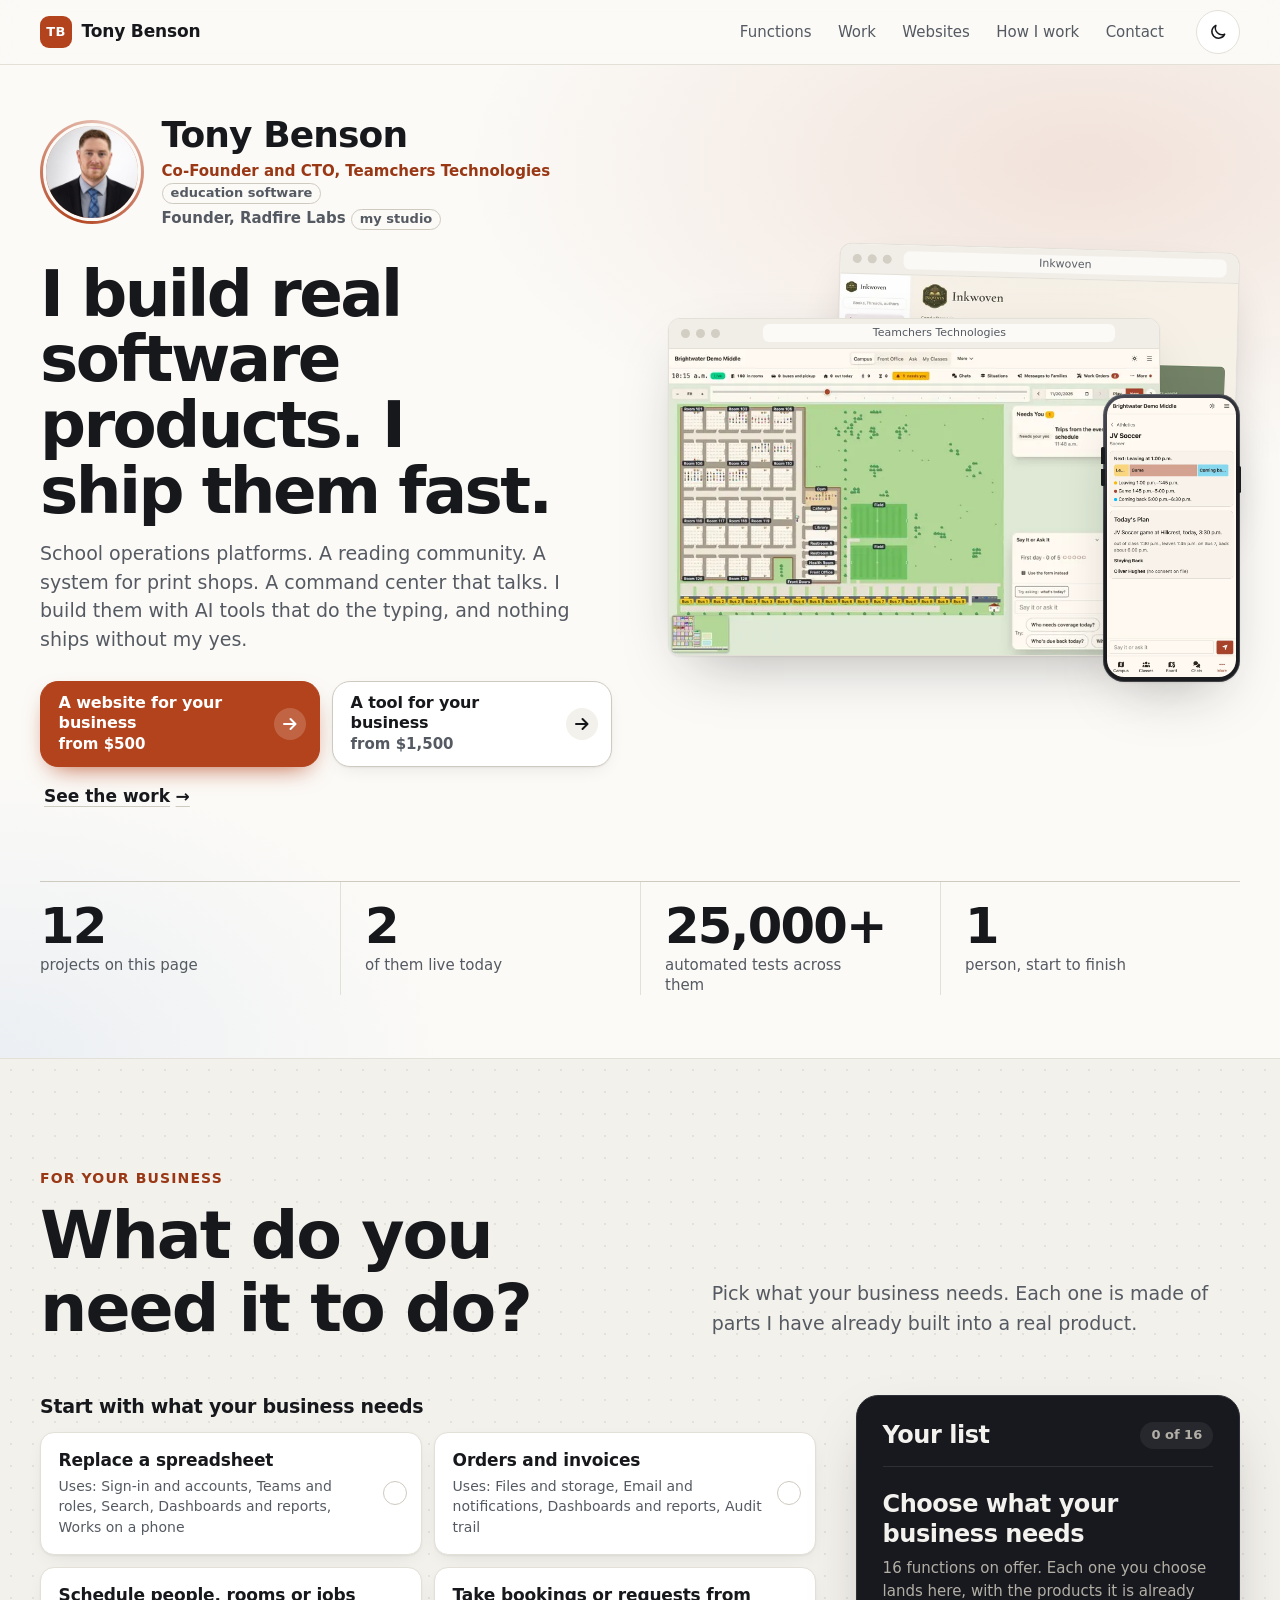
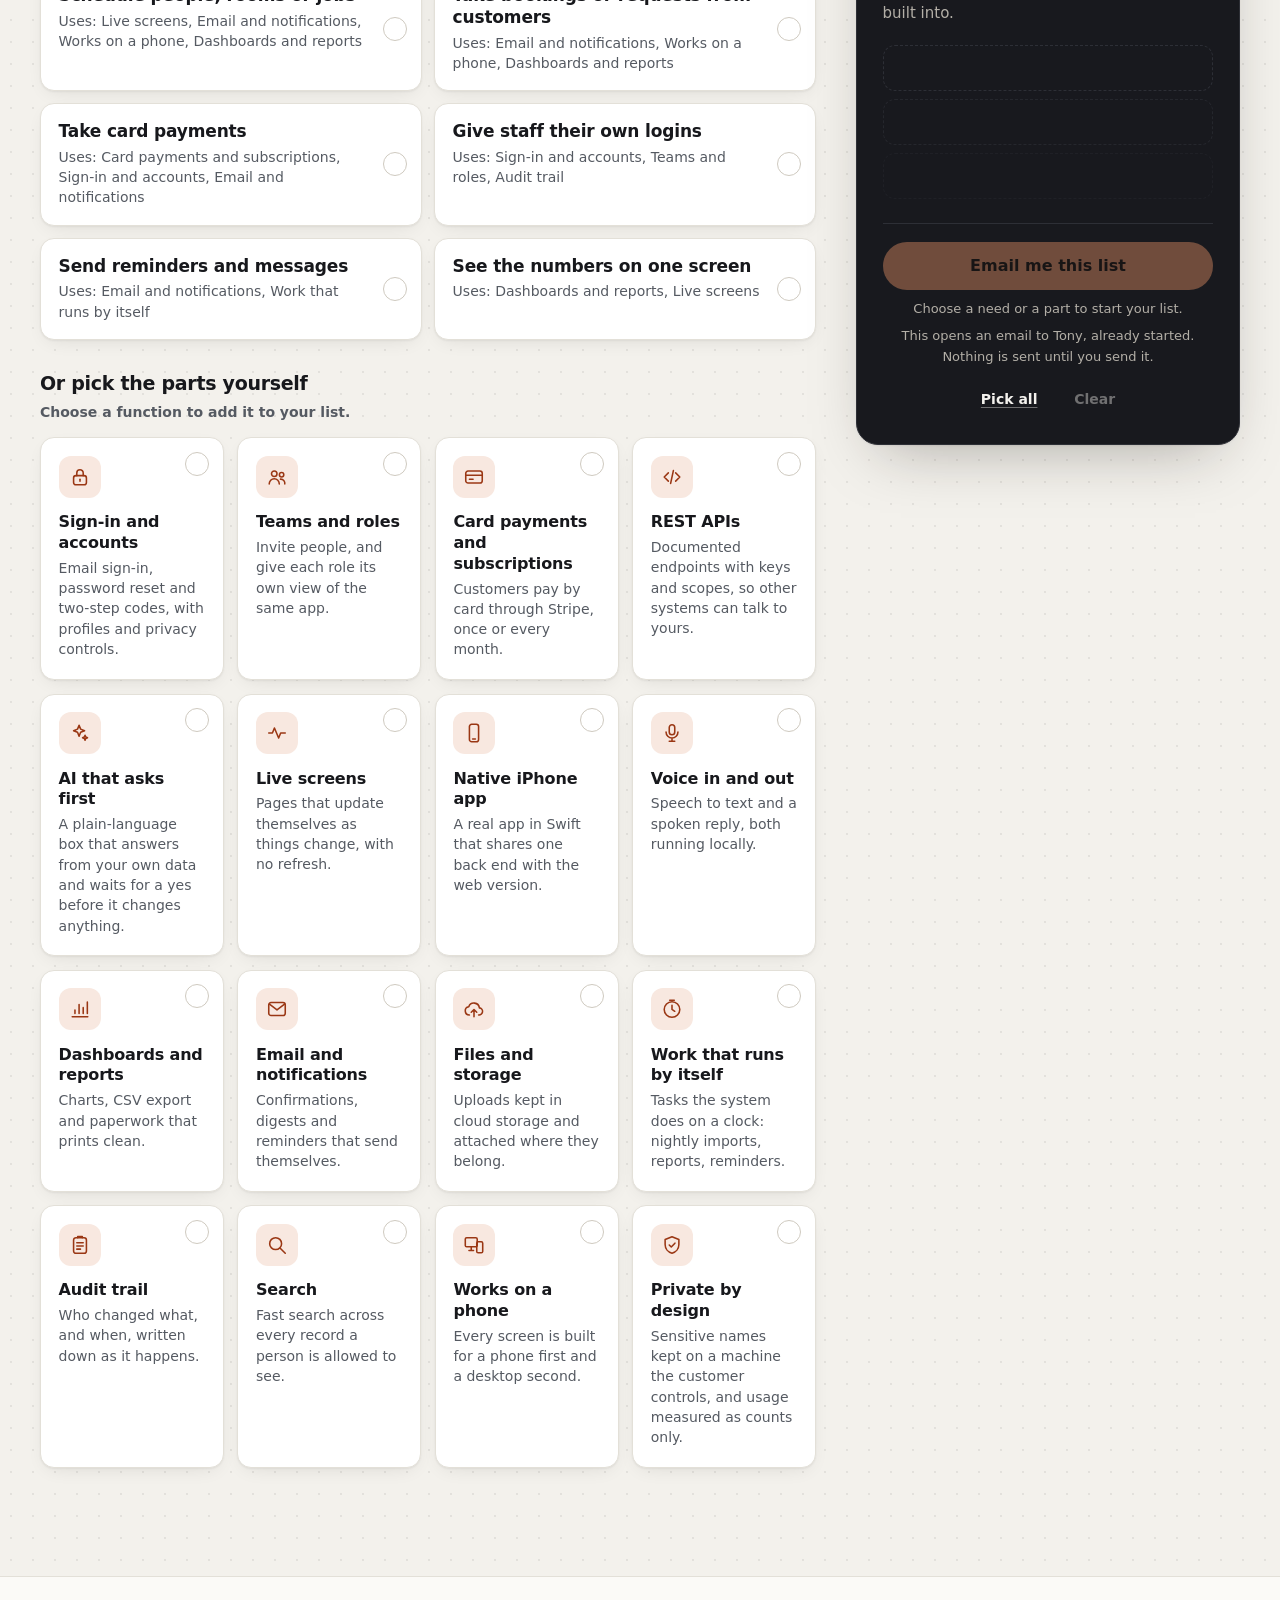
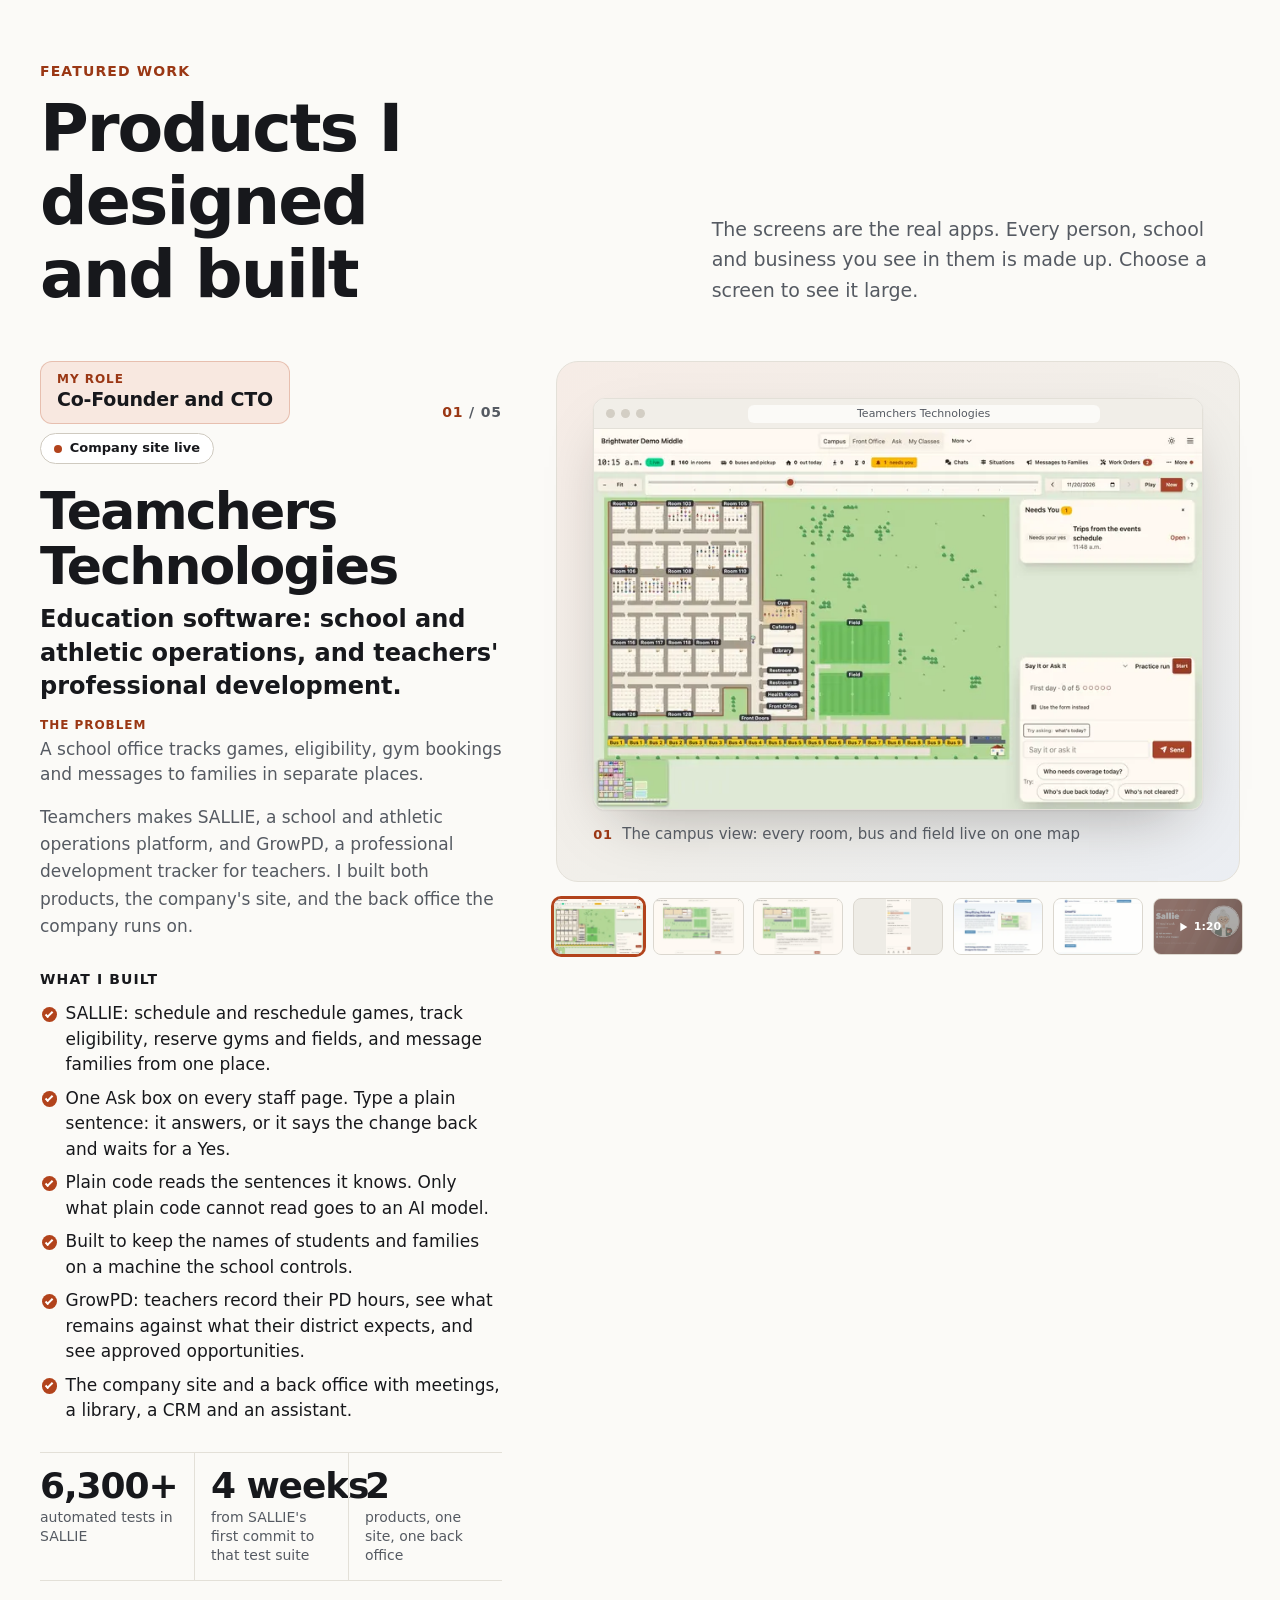
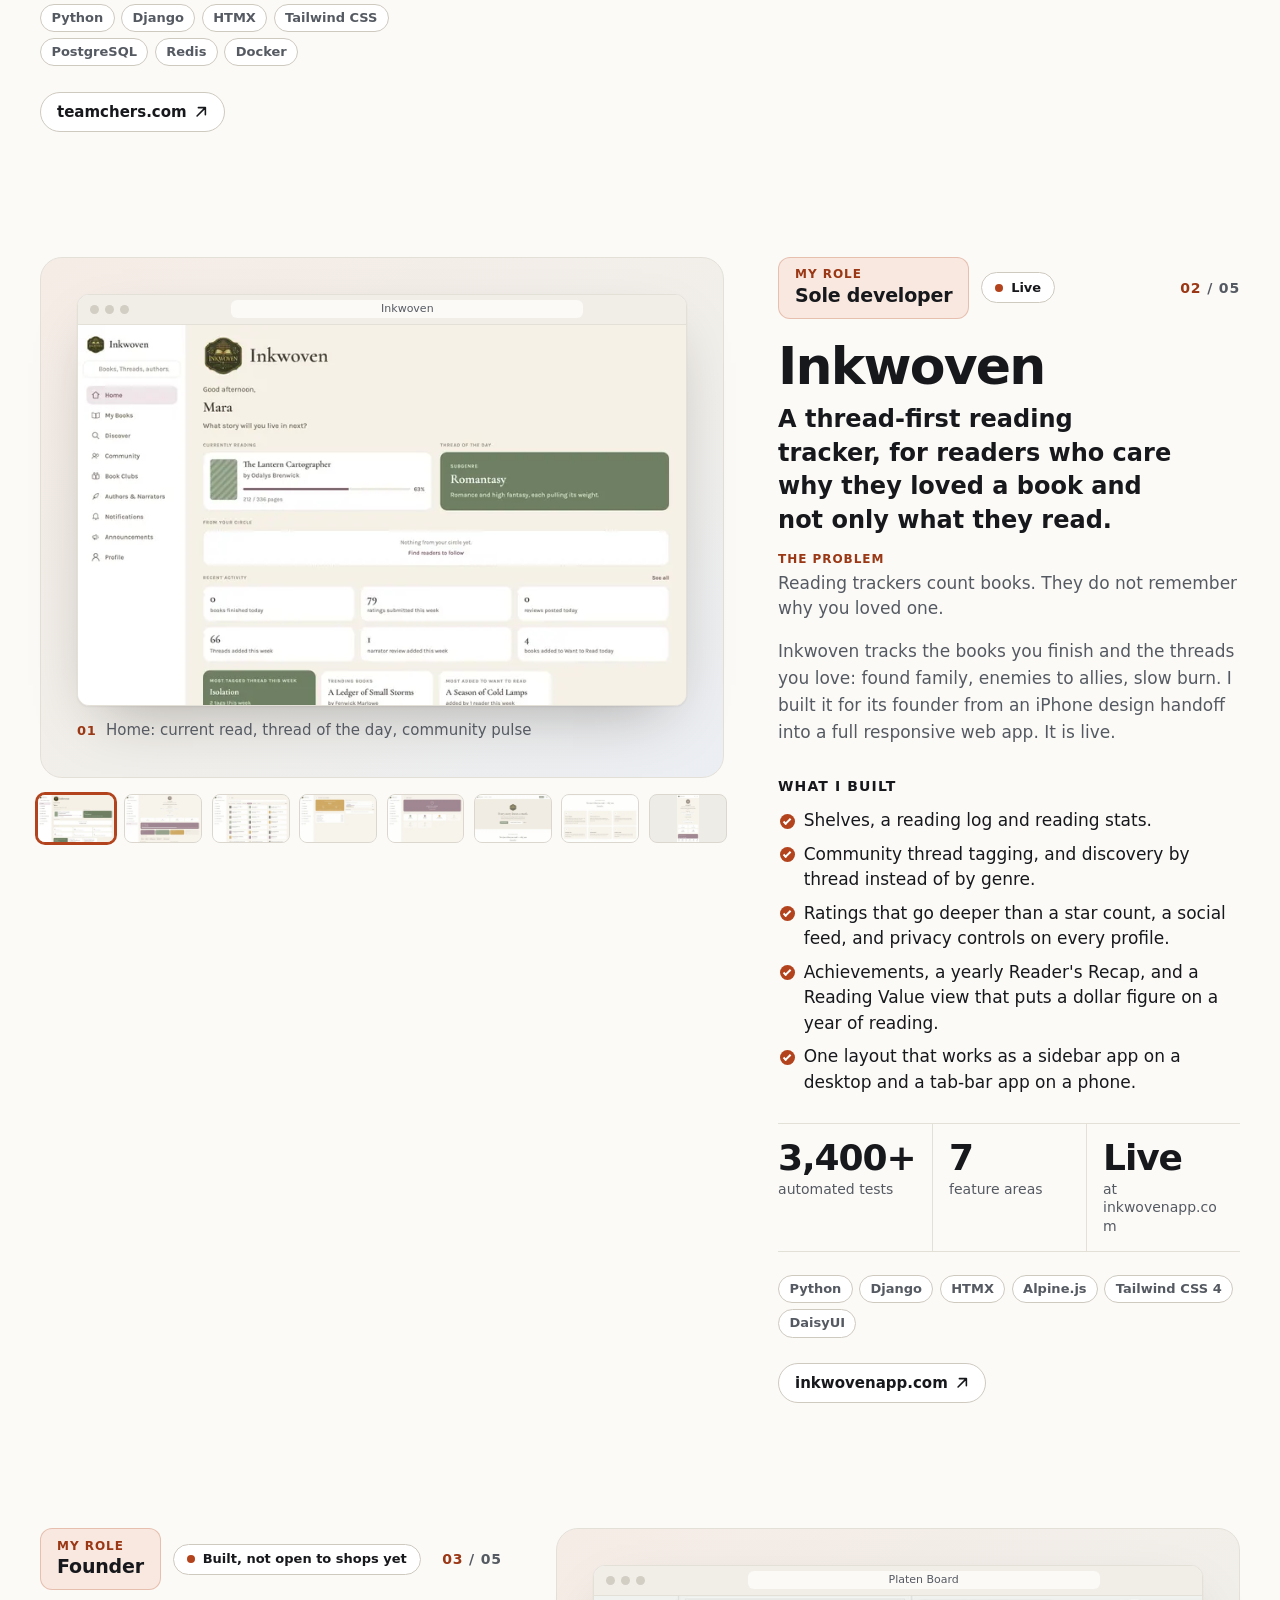
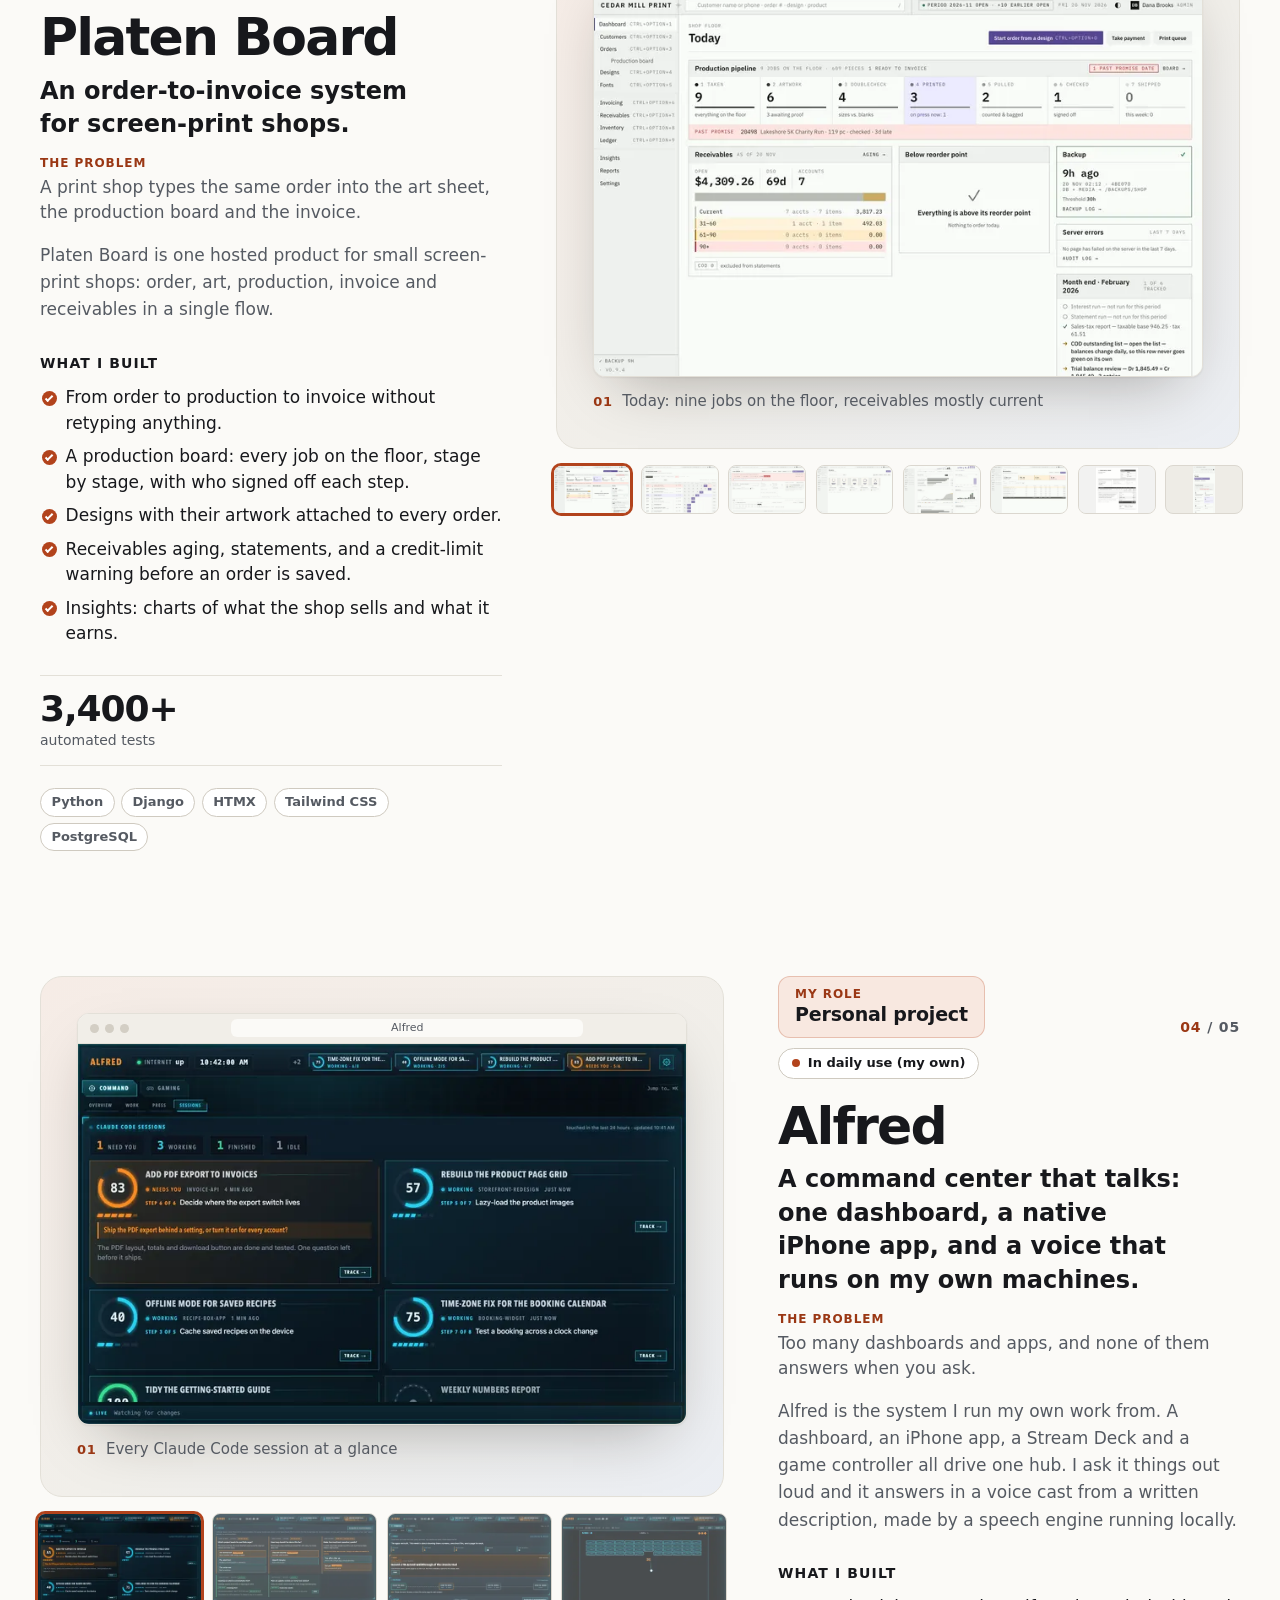
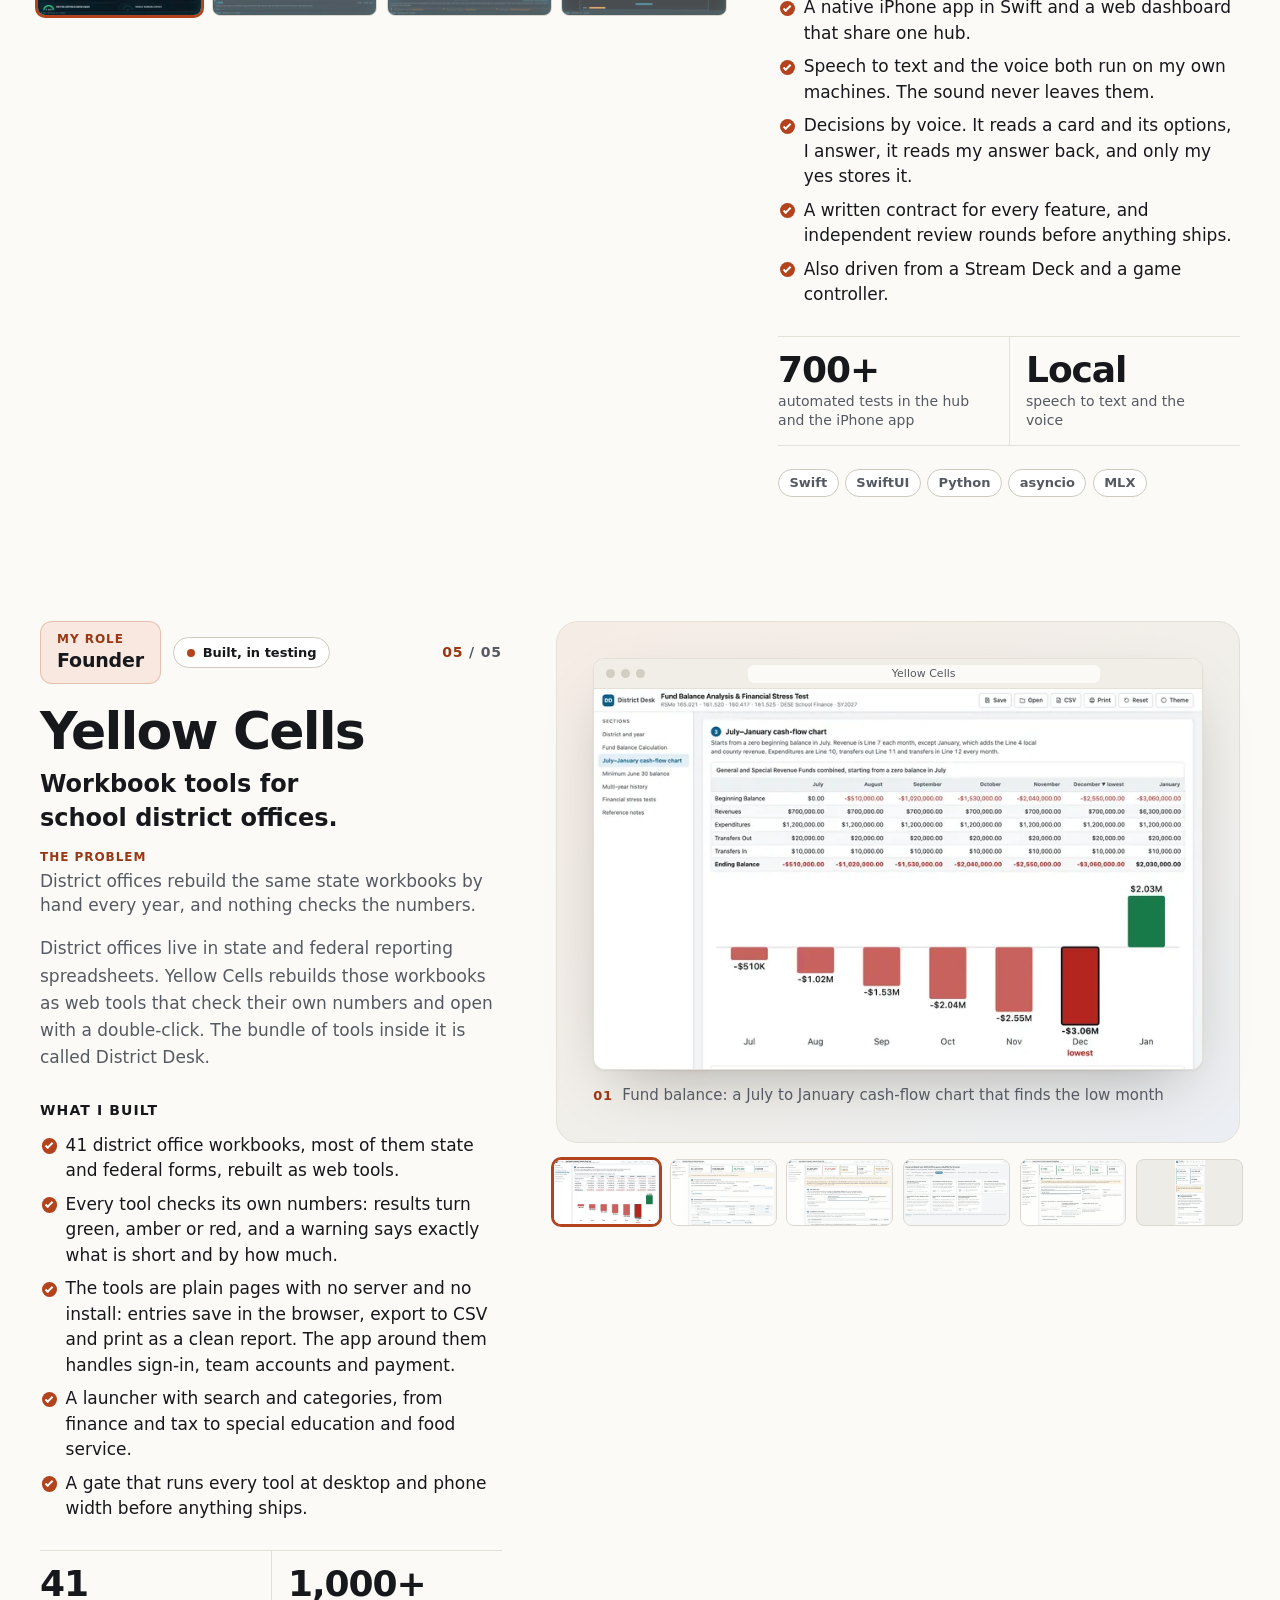
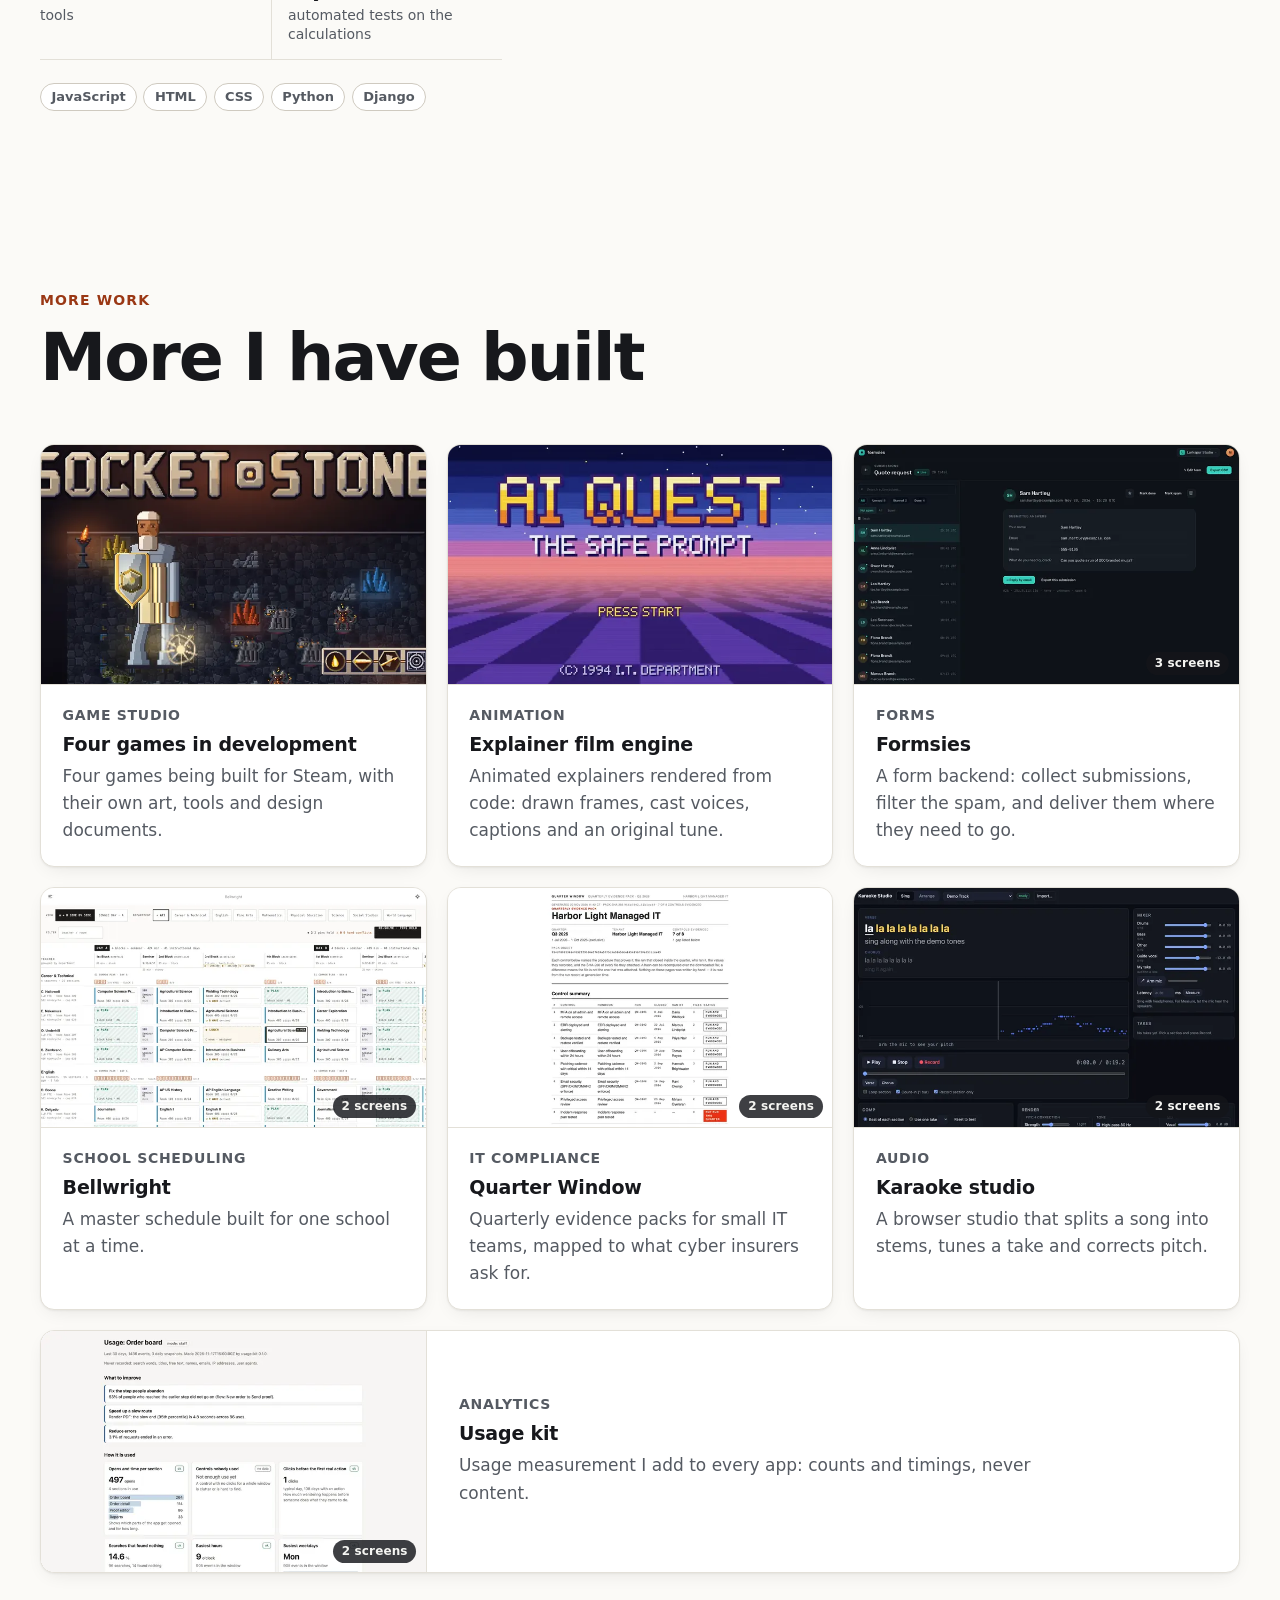
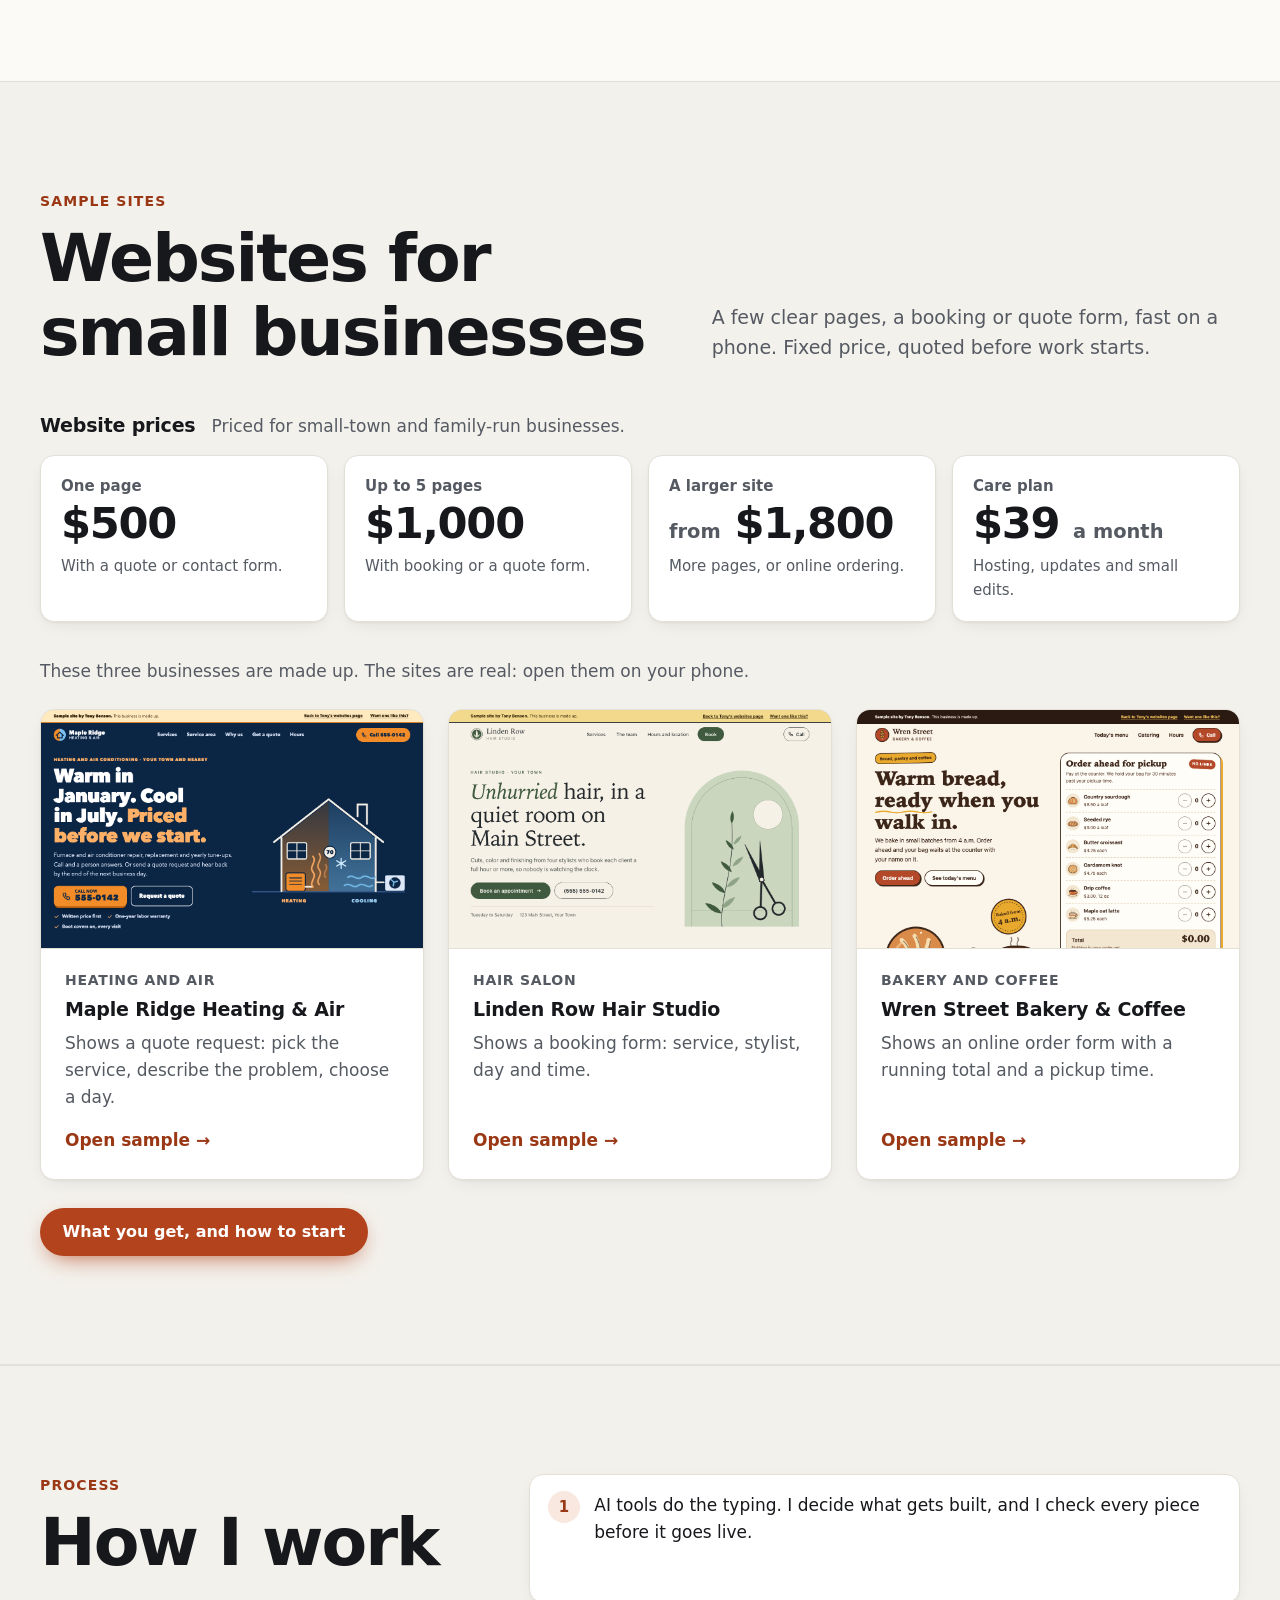
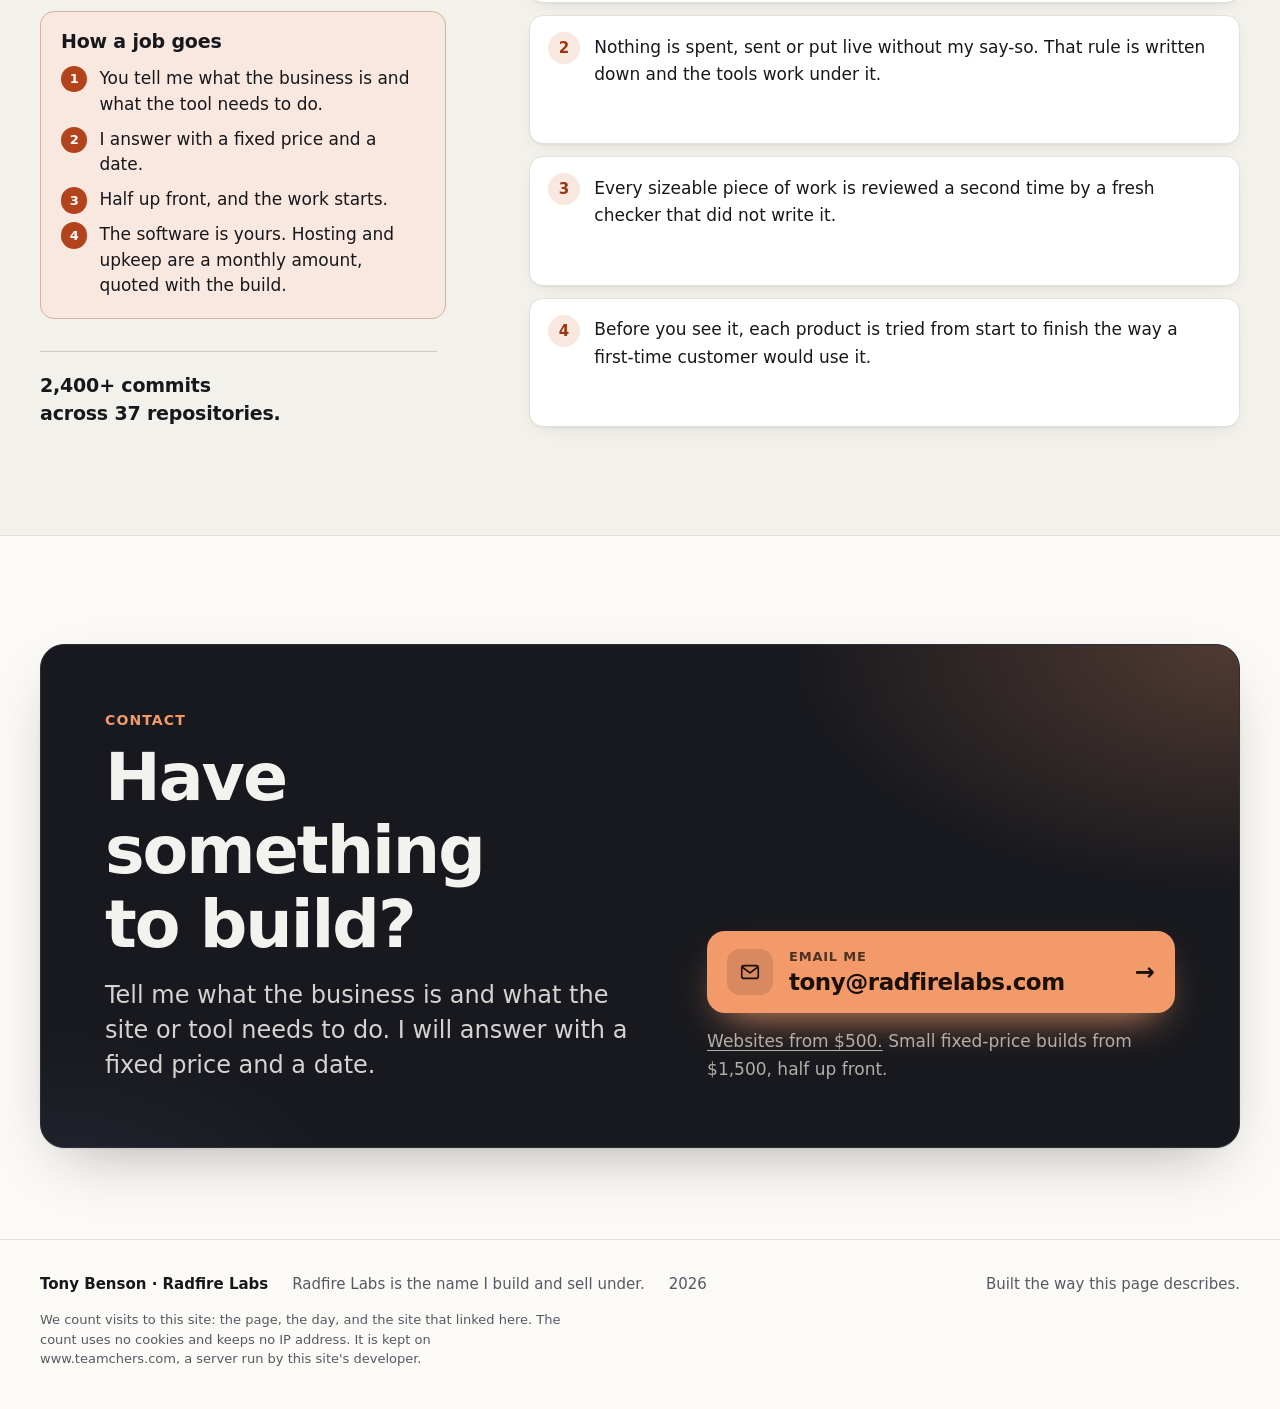
==== commit 121ab8f3: "How I work: four plain lines Co-Authored-By: Claude Fable 5.2 <noreply@anthropic.com>" ====
--- a/index.html
+++ b/index.html
@@ -350,11 +350,10 @@
         </div>
 <div class="job-steps"><h3 class="job-steps-title" id="job-steps-title">How a job goes</h3><ol class="job-step-list"><li><span class="job-step-text">You tell me what the business is and what the tool needs to do.</span></li><li><span class="job-step-text">I answer with a fixed price and a date.</span></li><li><span class="job-step-text">Half up front, and the work starts.</span></li><li><span class="job-step-text">The software is yours. Hosting and upkeep are a monthly amount, quoted with the build.</span></li></ol></div>
         <ol class="steps">
-          <li>Agents draft and build. I decide what gets built, and nothing reaches production without my yes, each time.</li>
-          <li>They work under written rules: no spending, no deploy without my yes, nothing sent without a cap in the code that sends.</li>
-          <li>Every substantial build gets independent review rounds by agents that did not write it.</li>
-          <li>A tester agent with no context walks each product the way a stranger would.</li>
-          <li>I write down a guess before each build and the actual after. Of around seventy, about two thirds came in under, about a fifth over, the rest close.</li>
+          <li>AI tools do the typing. I decide what gets built, and I check every piece before it goes live.</li>
+          <li>Nothing is spent, sent or put live without my say-so. That rule is written down and the tools work under it.</li>
+          <li>Every sizeable piece of work is reviewed a second time by a fresh checker that did not write it.</li>
+          <li>Before you see it, each product is tried from start to finish the way a first-time customer would use it.</li>
         </ol>
         <p class="numbers how-numbers">2,400+ commits across 37 repositories.</p>
       </div>
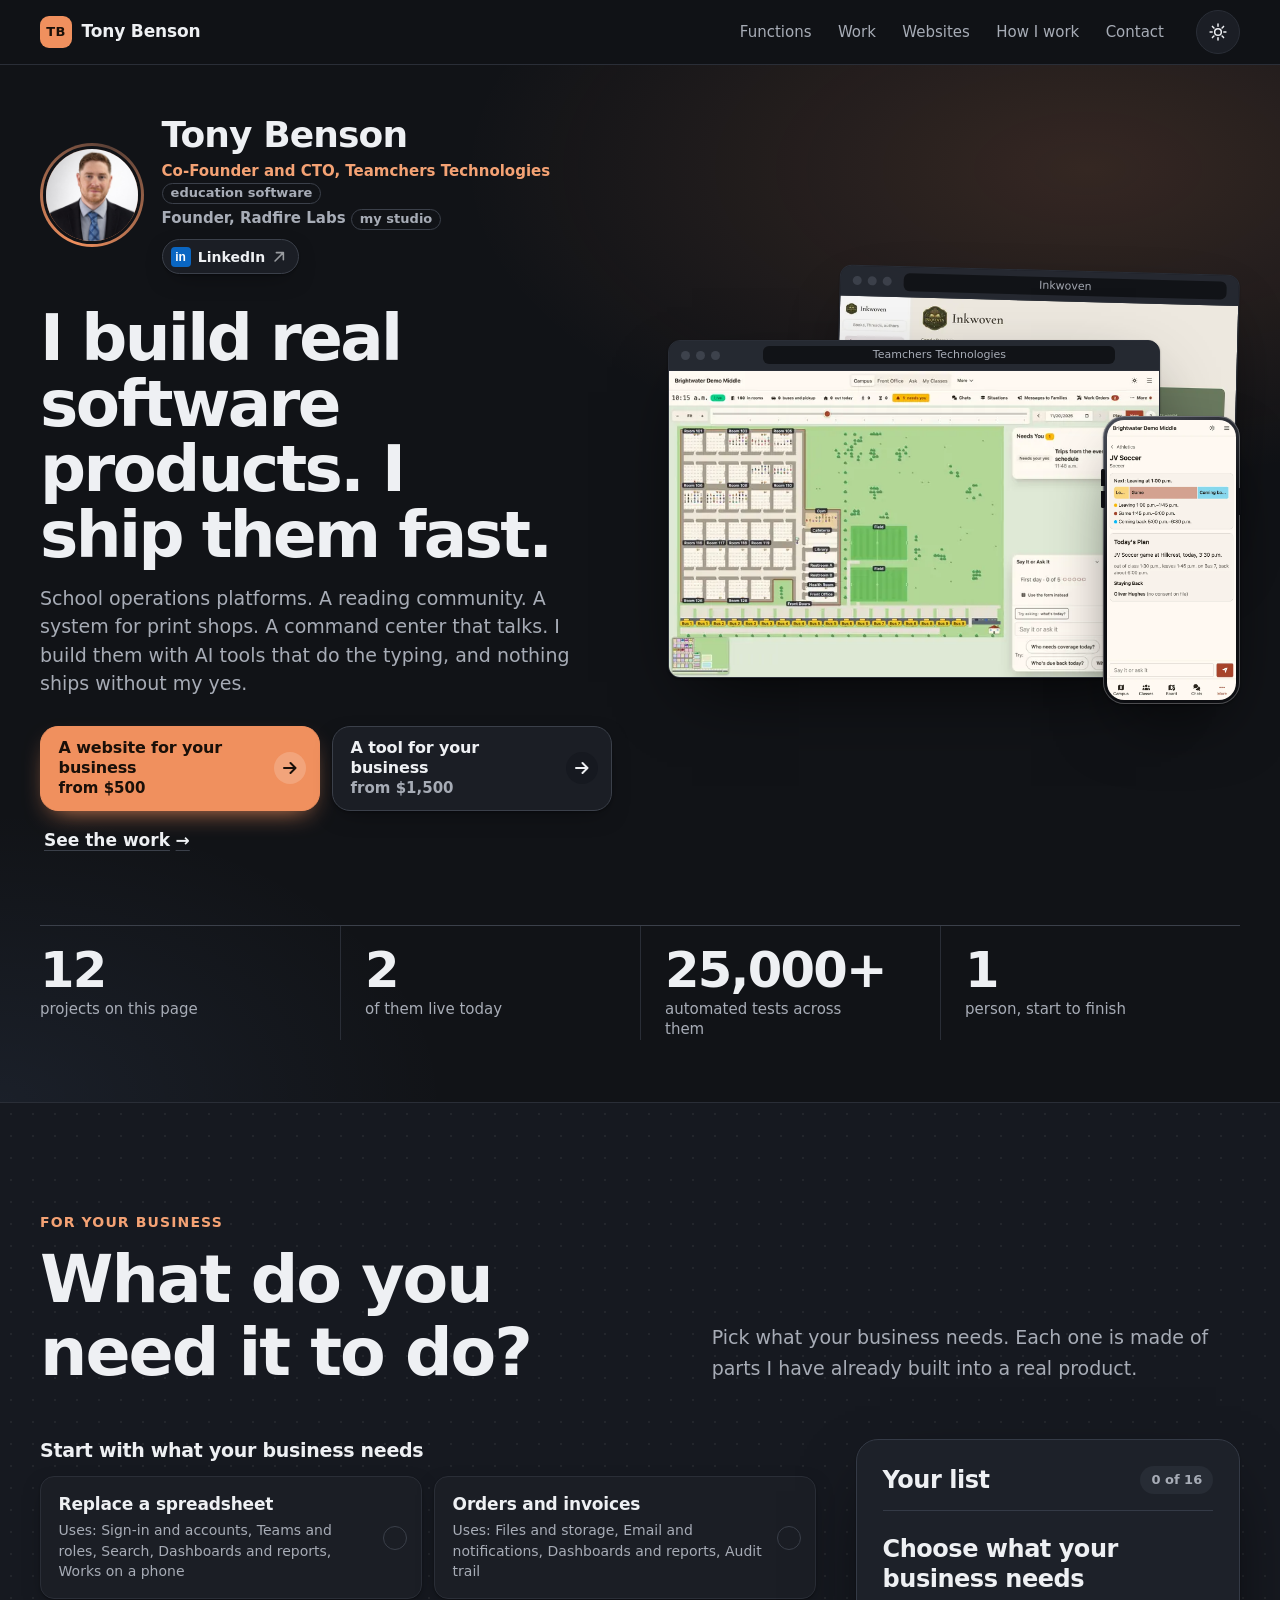
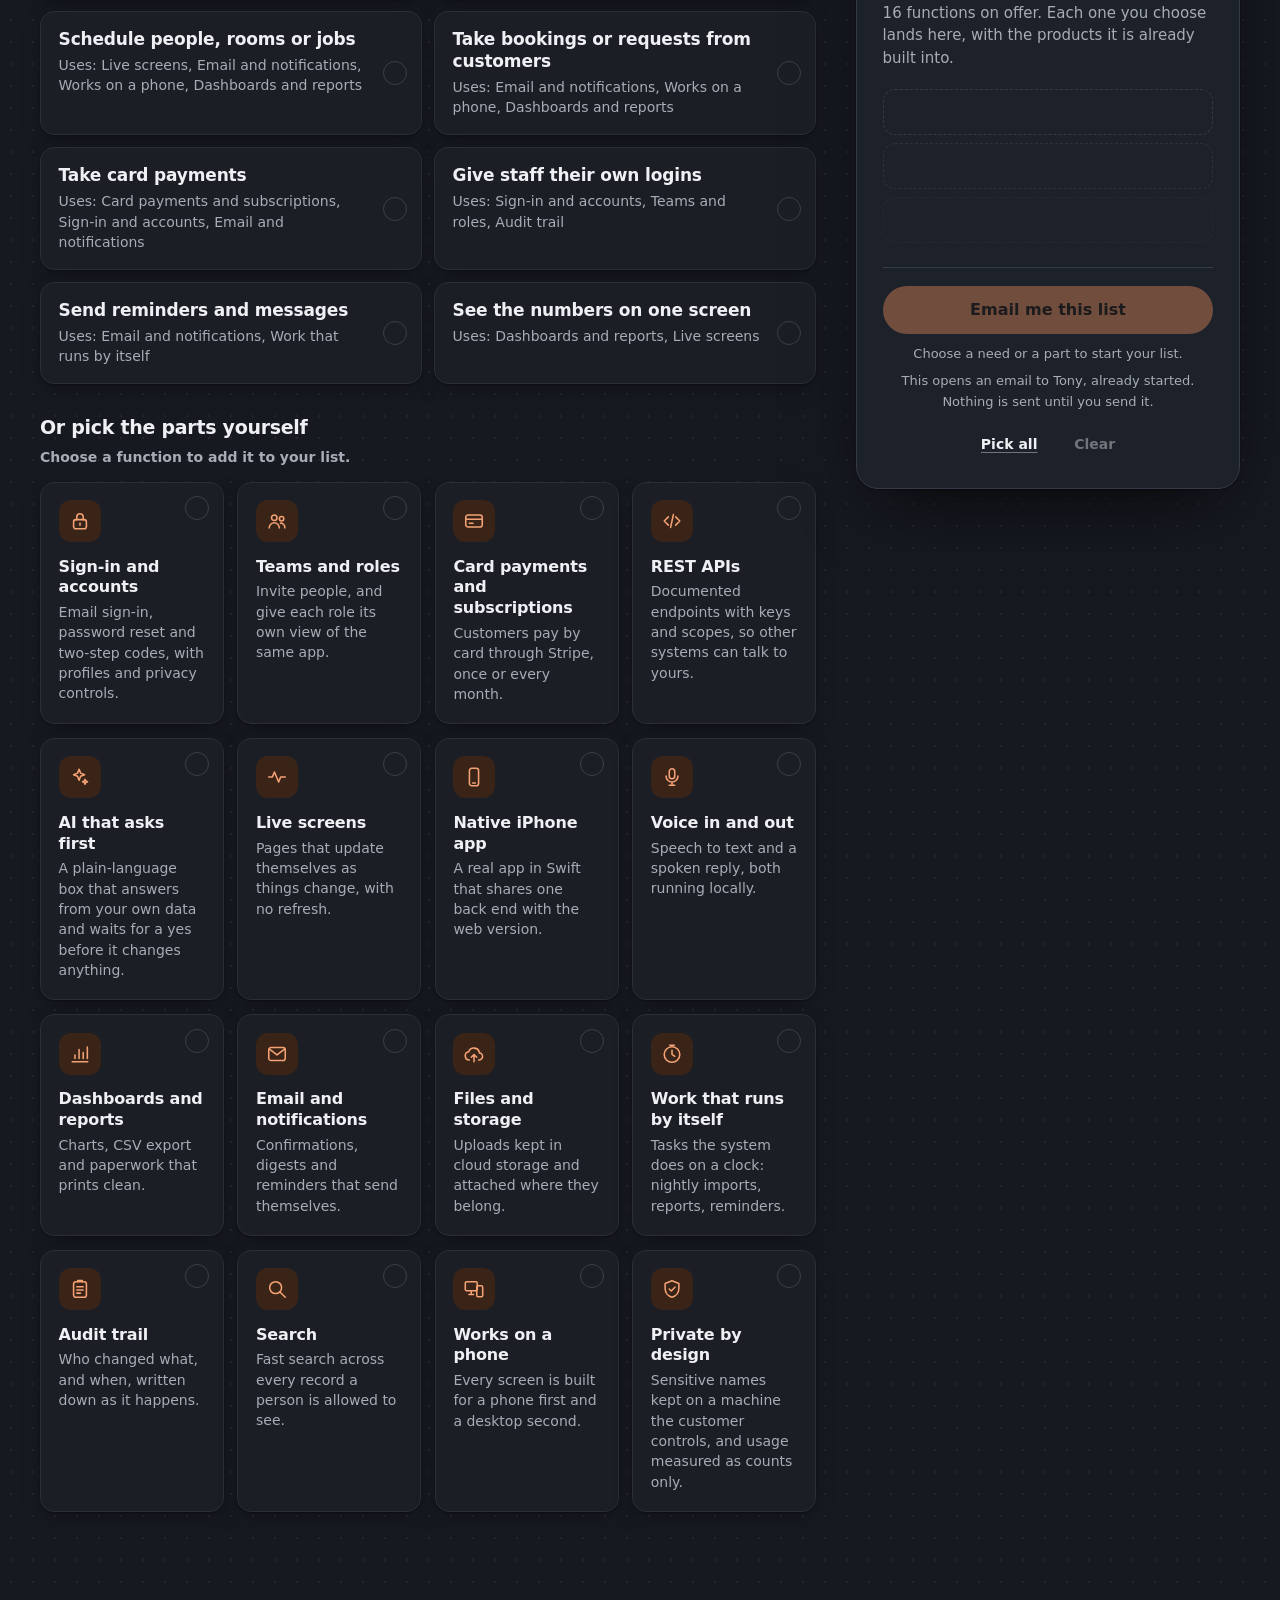
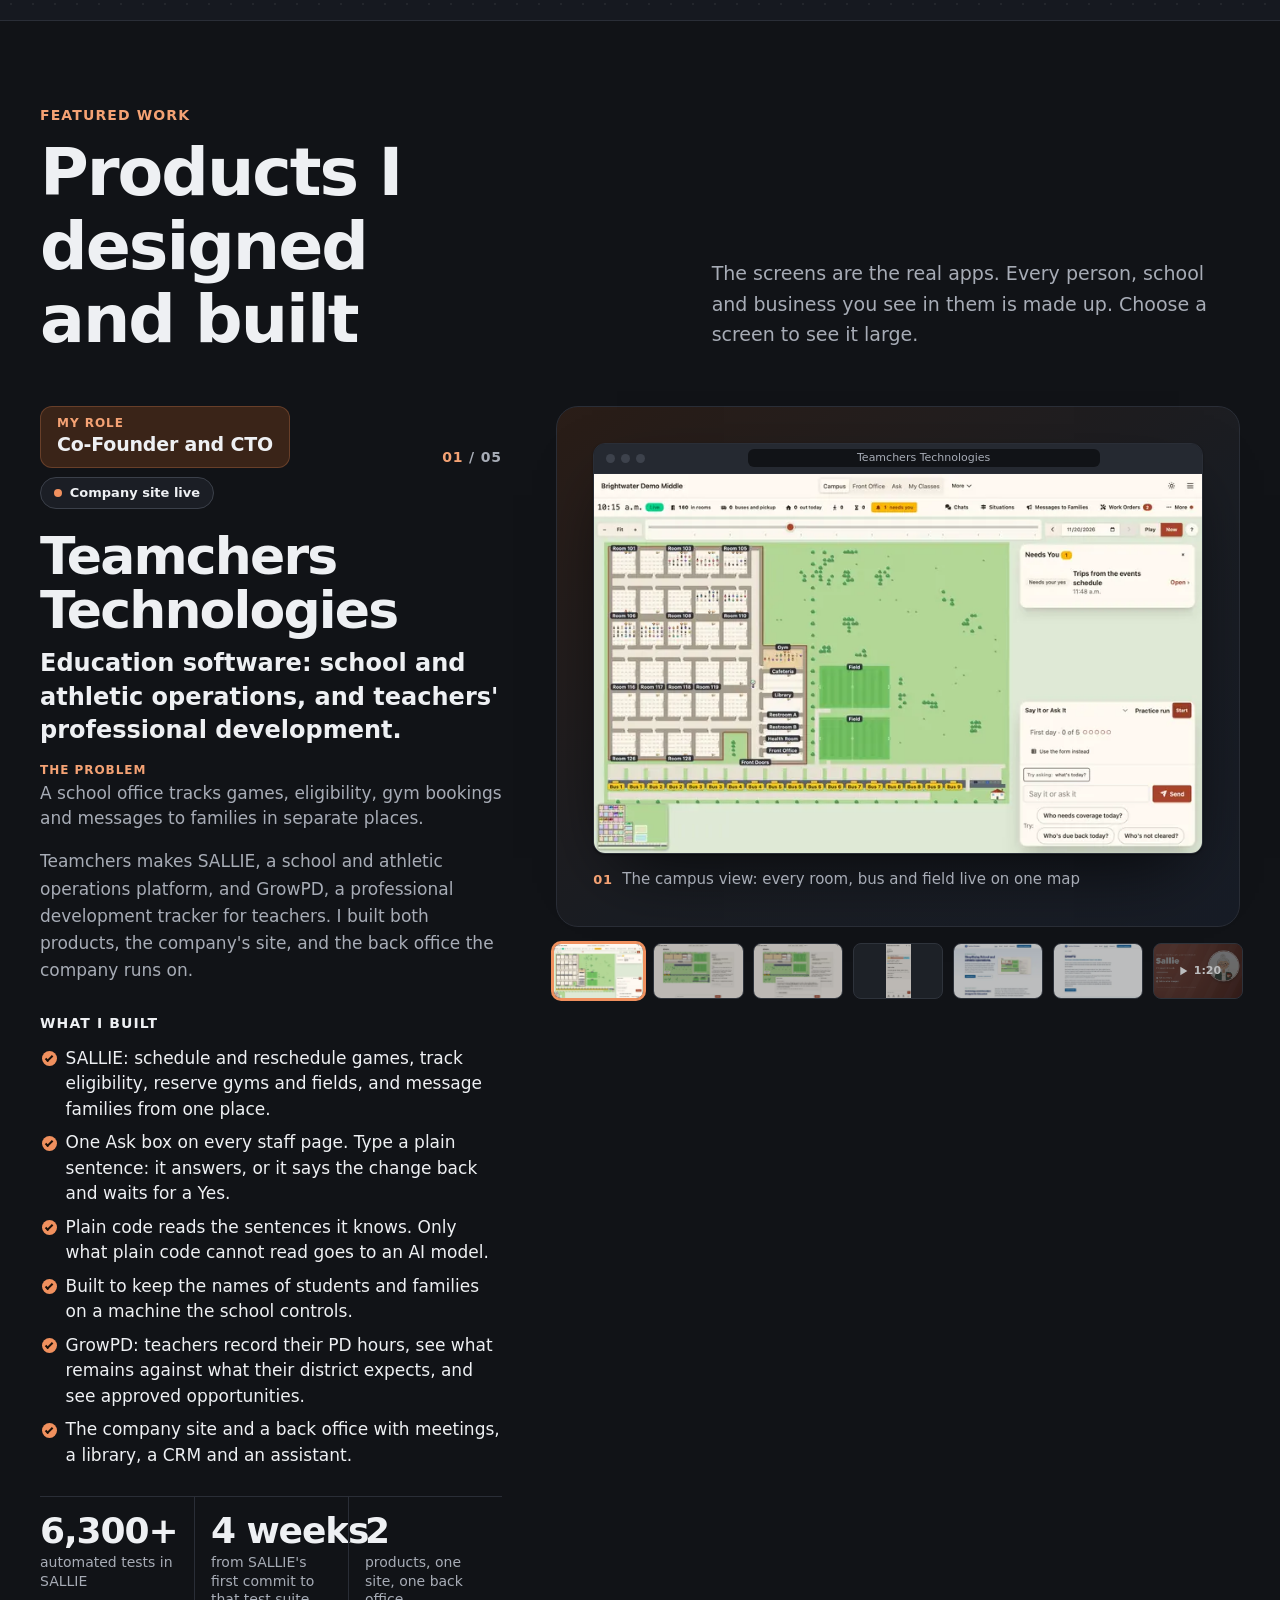
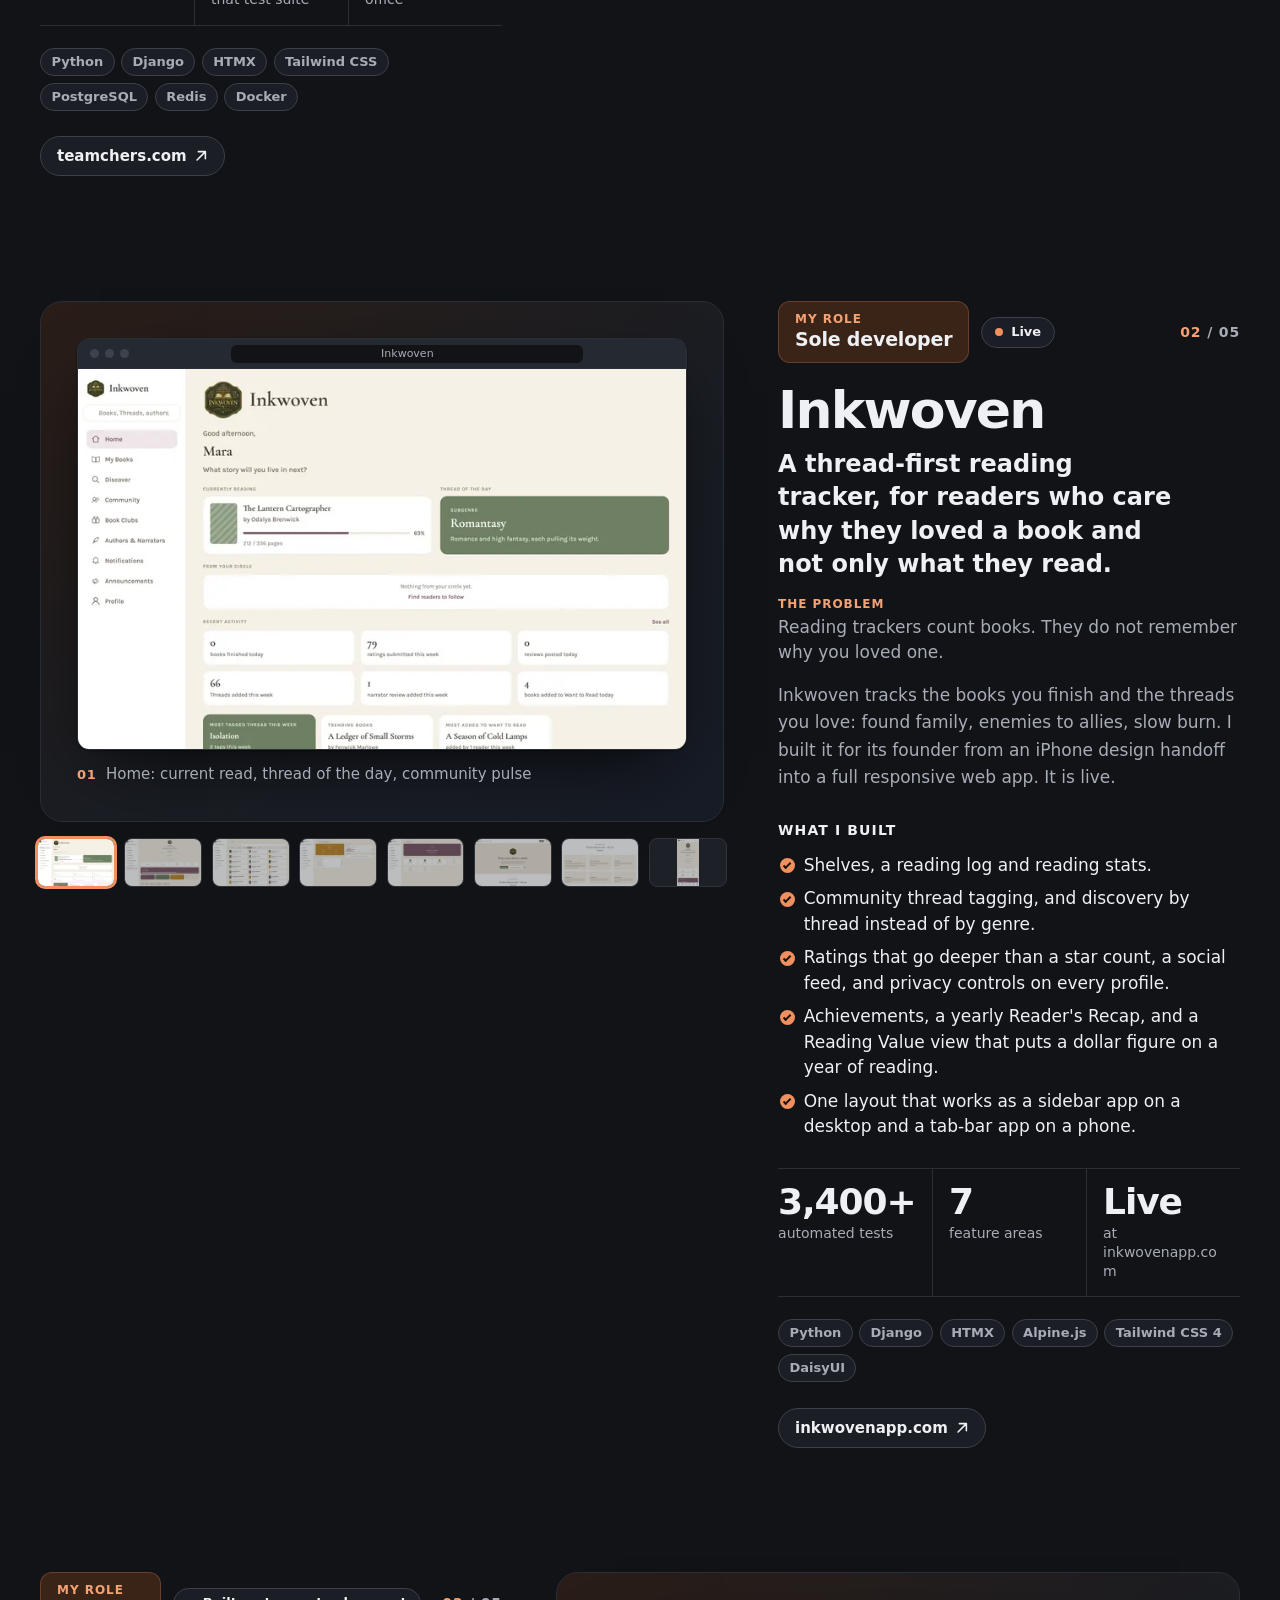
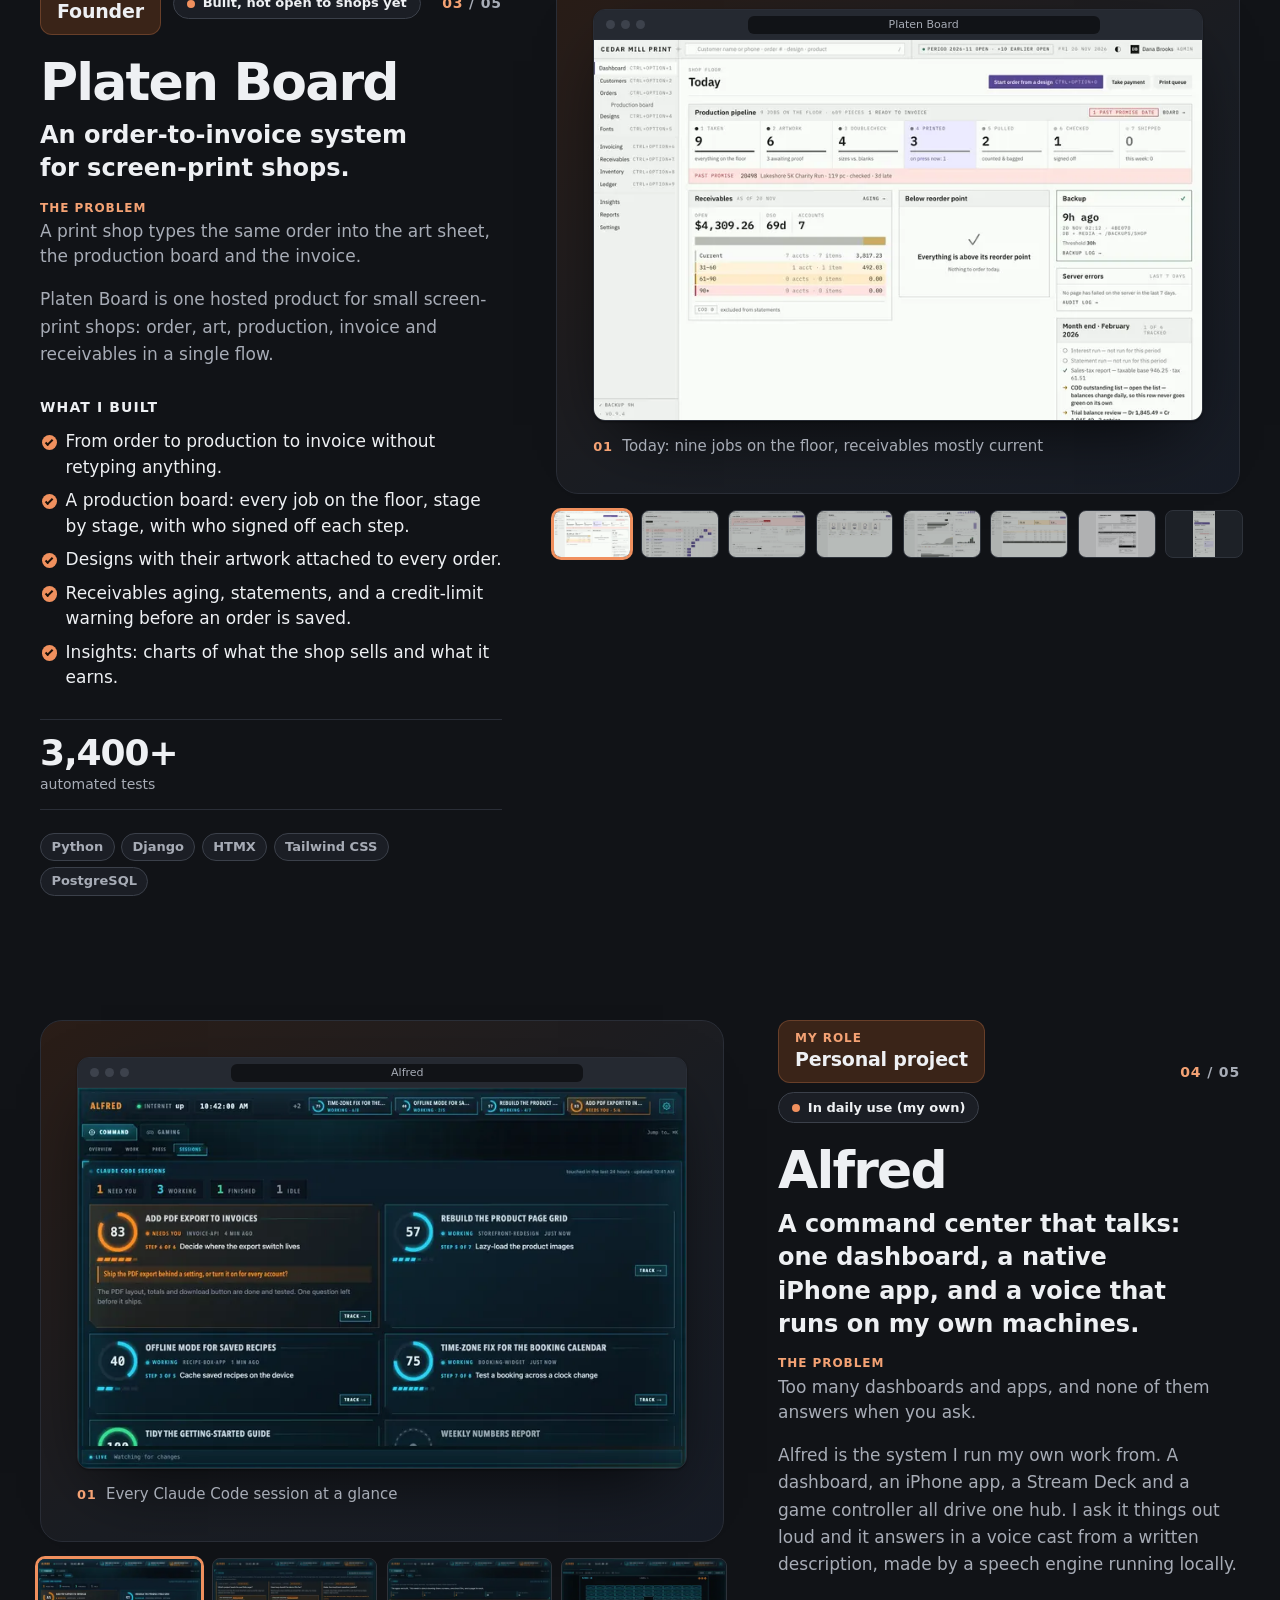
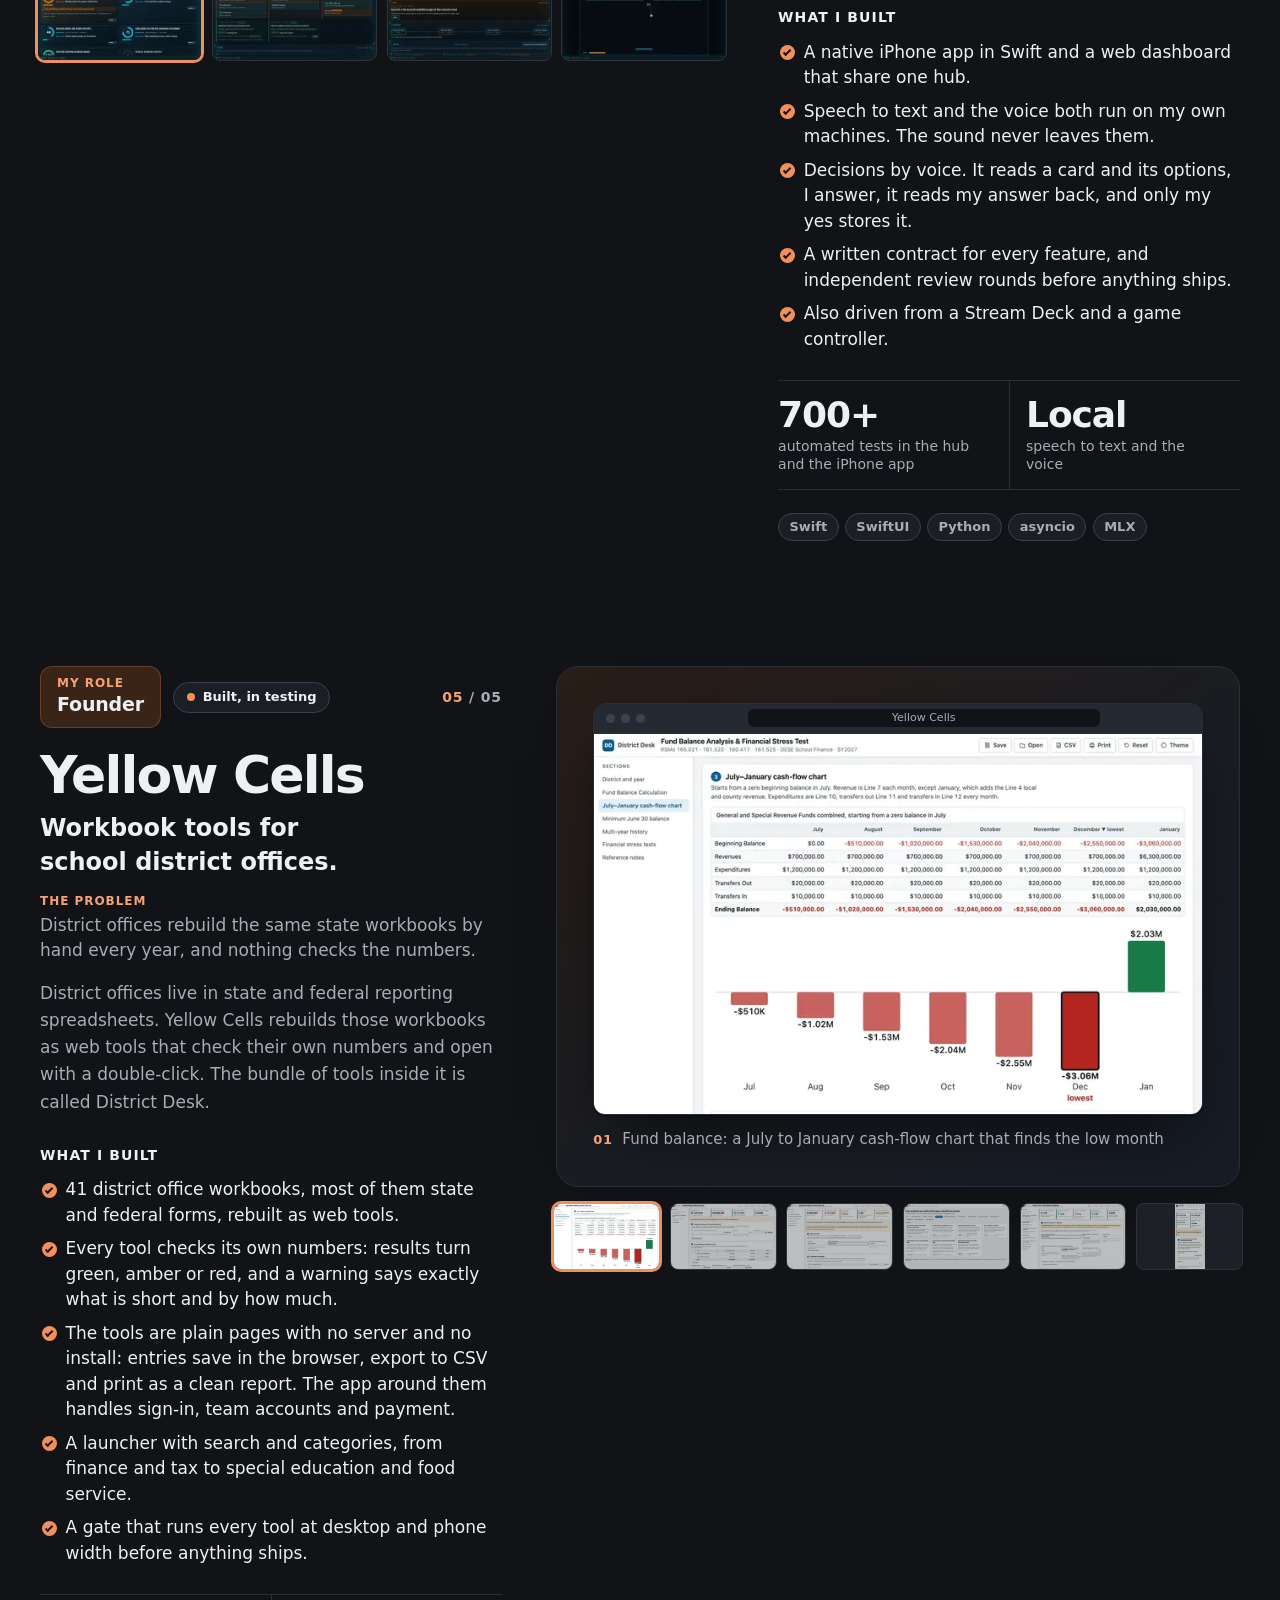
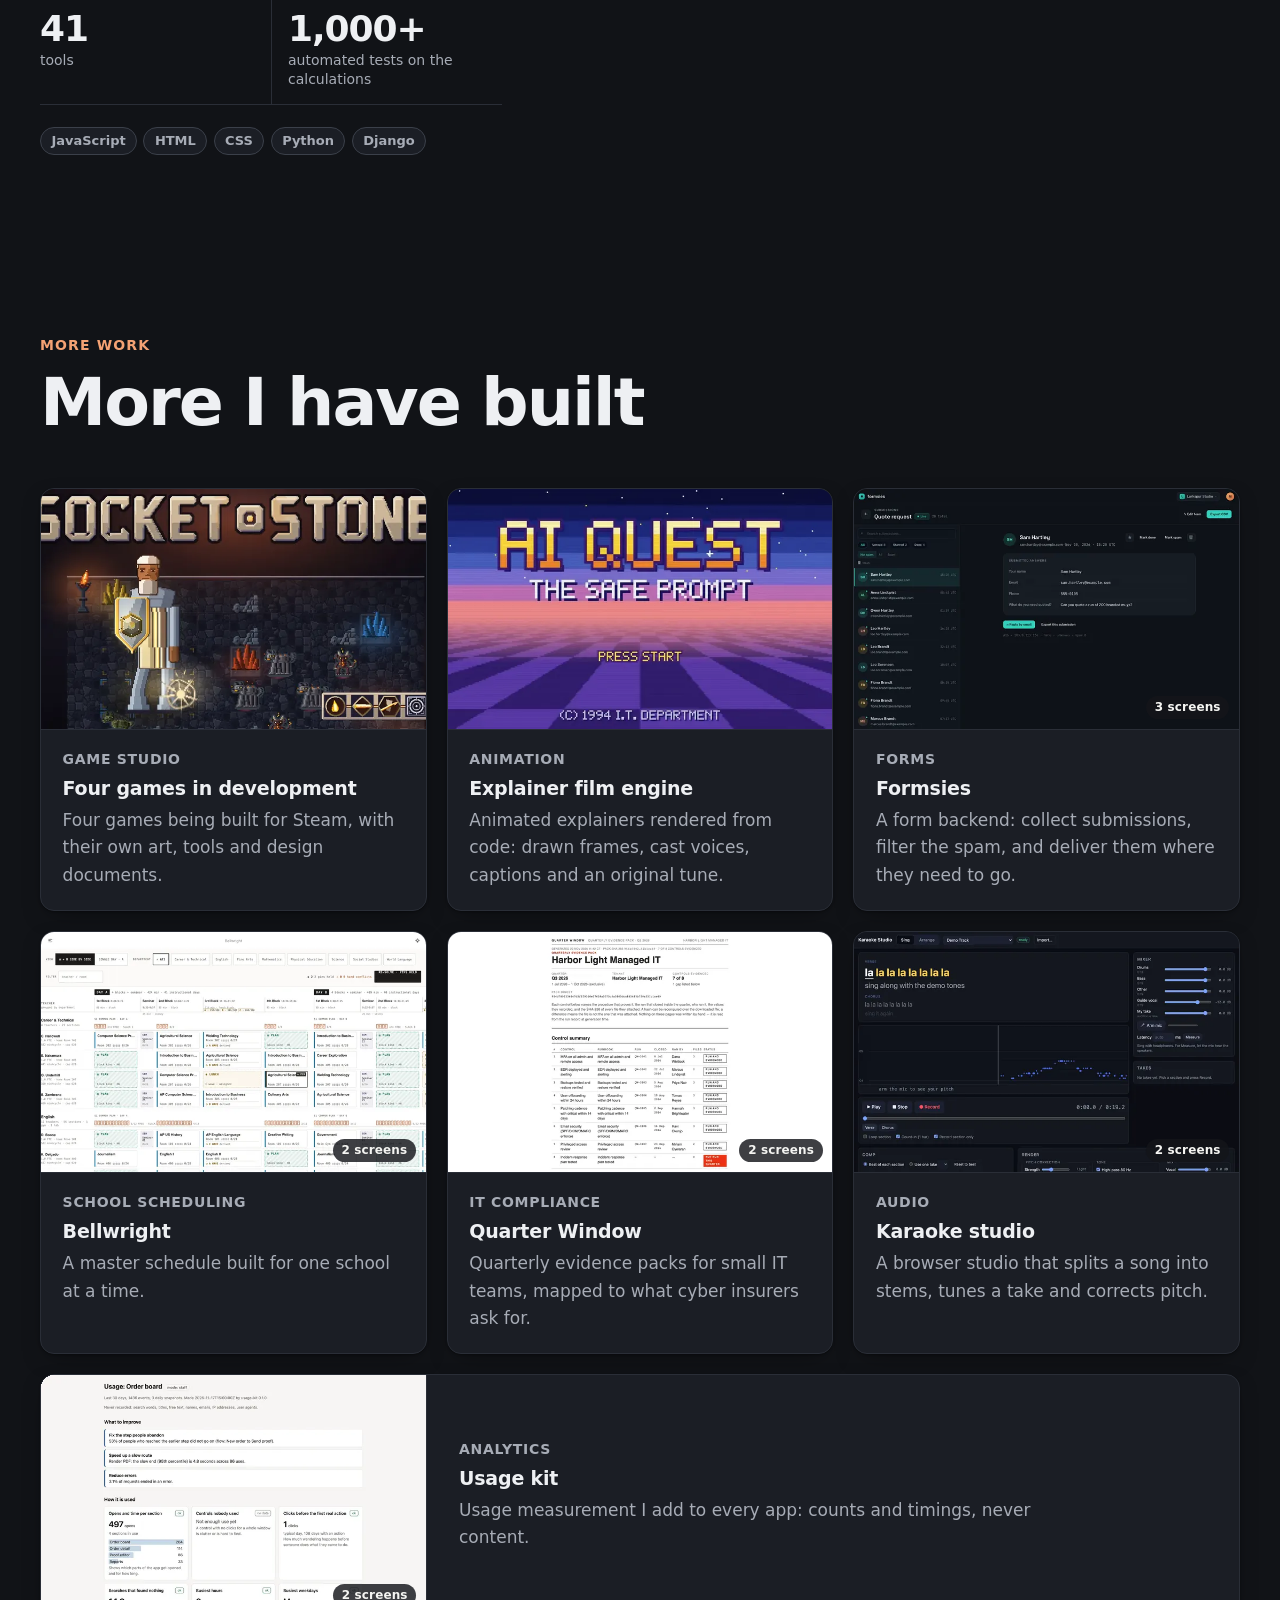
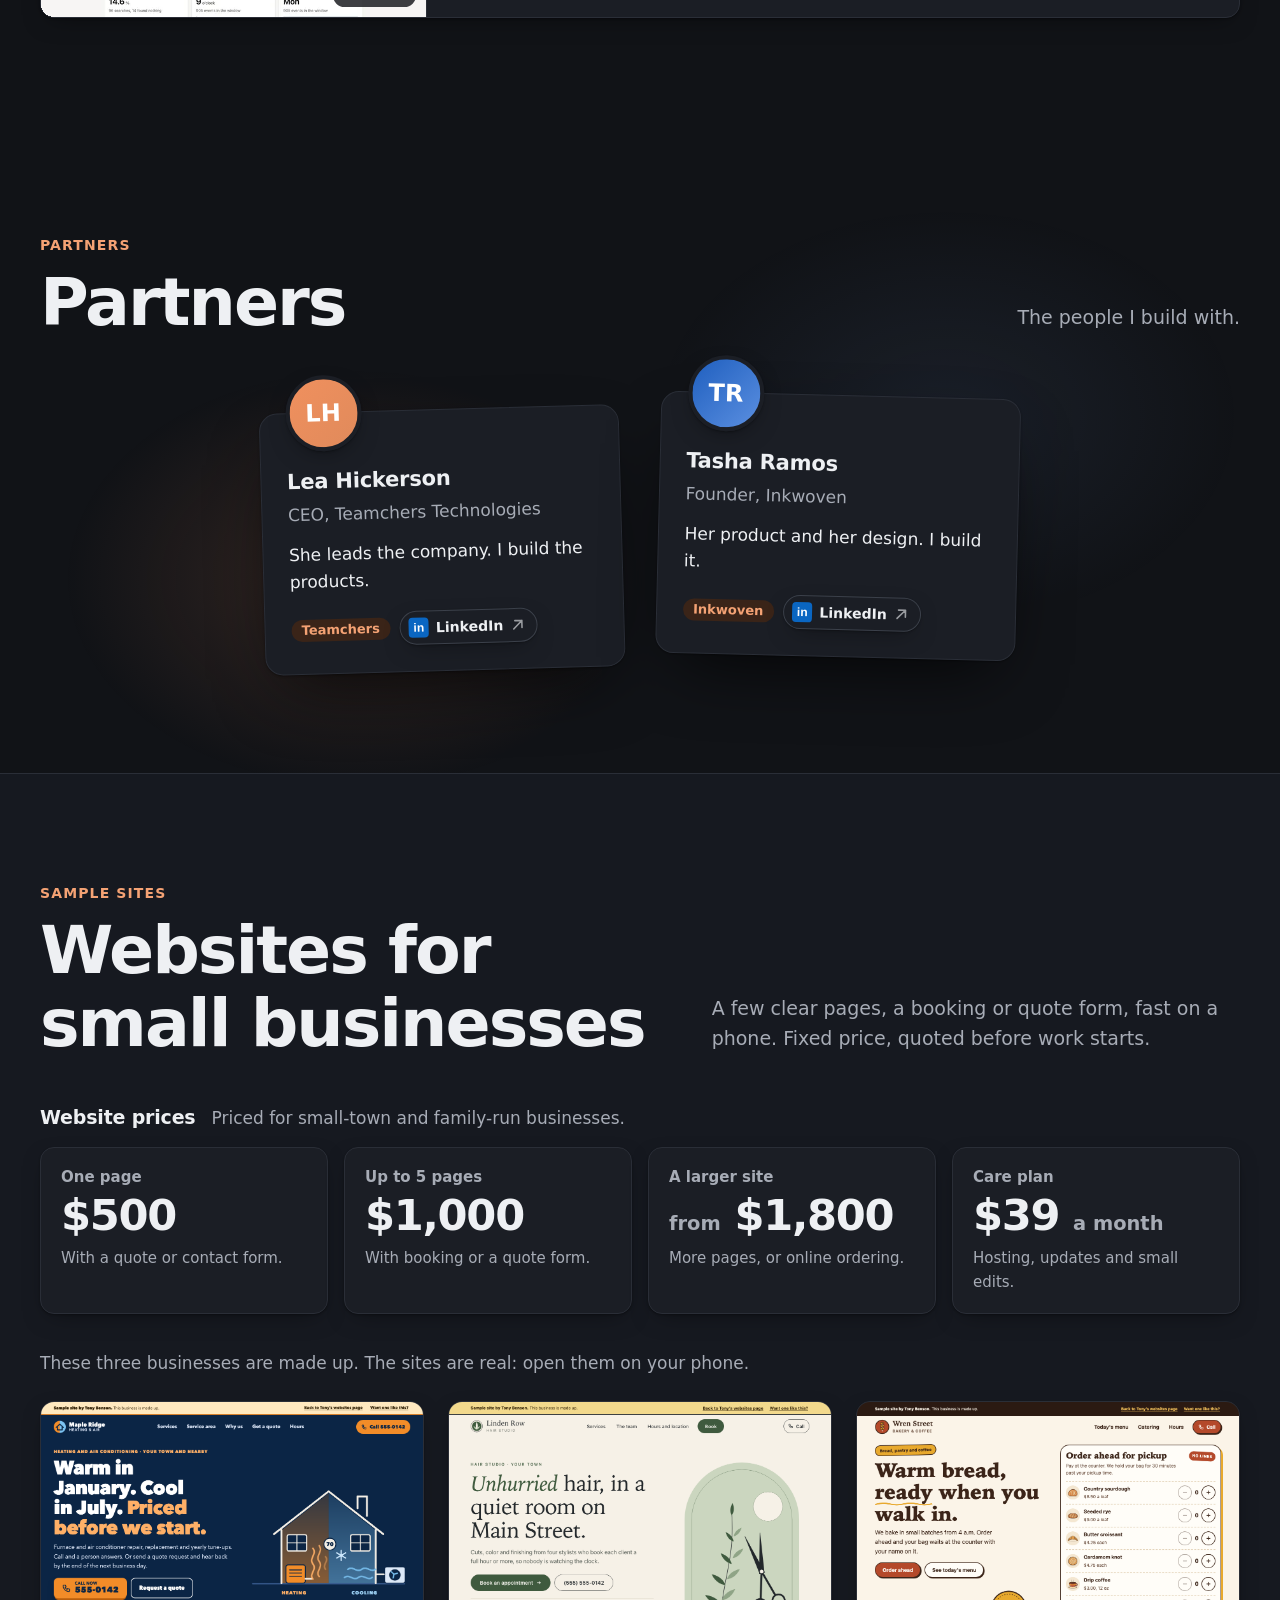
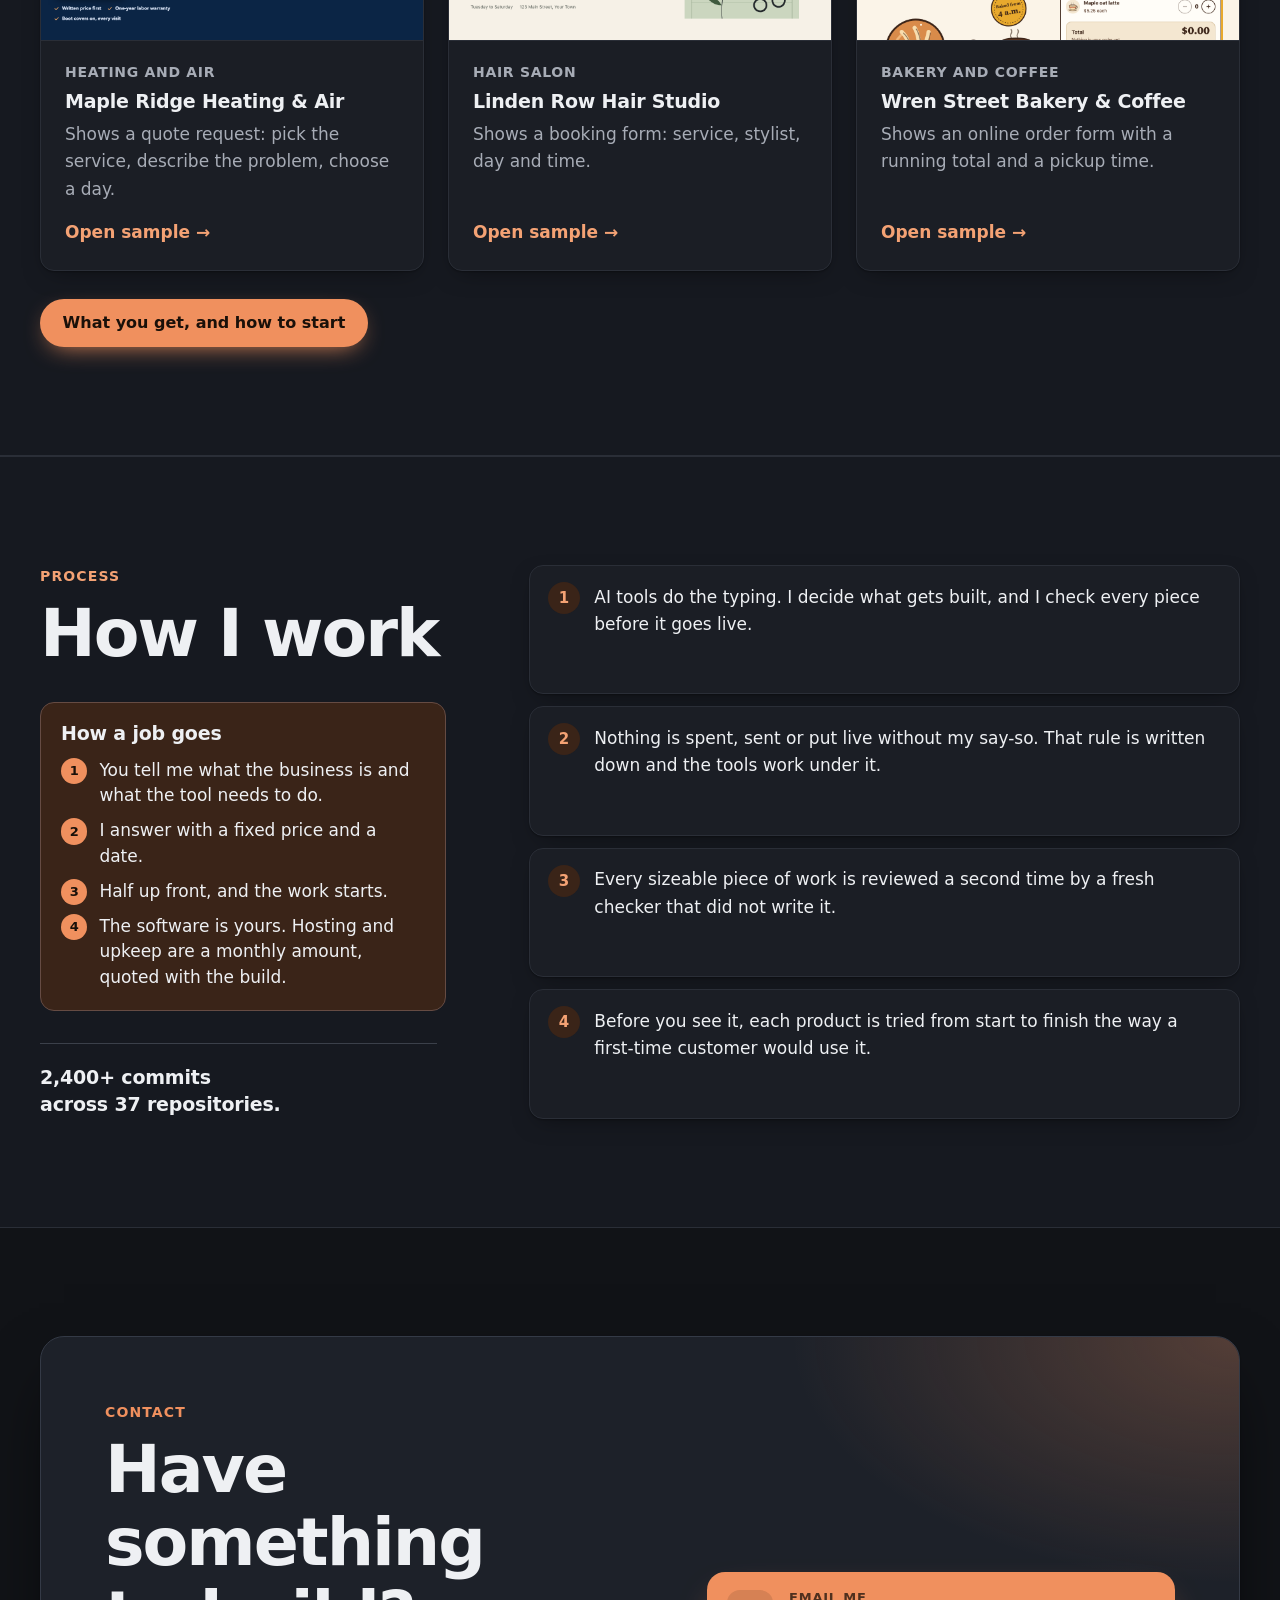
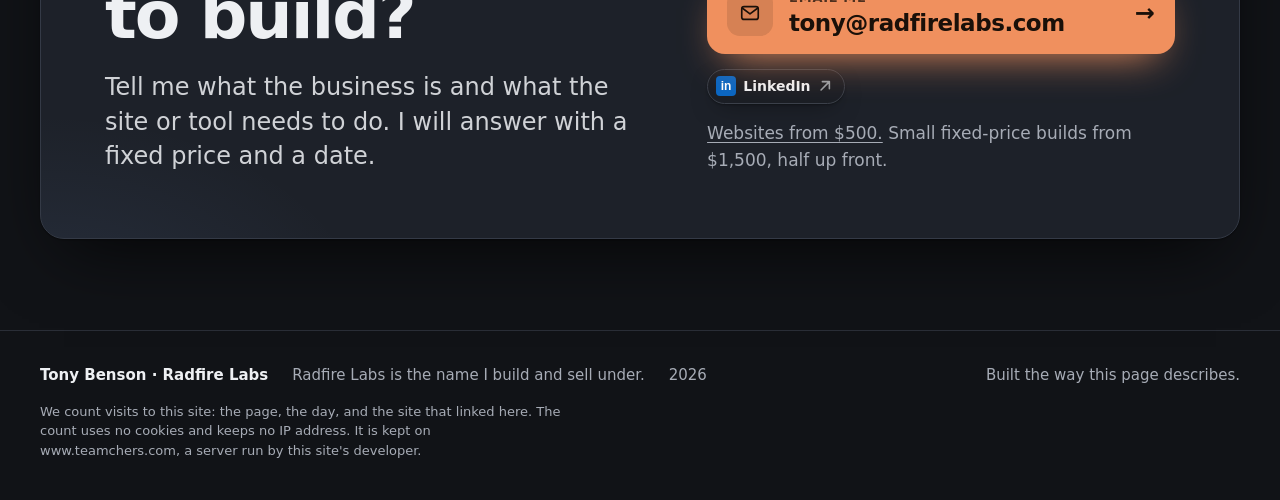
==== commit d1c54a8a: "Partners section, LinkedIn links, dark by default Co-Authored-By: Claude Fable 5.2 <noreply@anthropi" ====
--- a/index.html
+++ b/index.html
@@ -1,5 +1,5 @@
 <!doctype html>
-<html lang="en" class="no-js">
+<html lang="en" class="no-js" data-theme="dark">
 <head>
   <meta charset="utf-8">
   <meta name="viewport" content="width=device-width, initial-scale=1">
@@ -16,7 +16,7 @@
   <meta property="og:image:height" content="630">
   <meta property="og:image:alt" content="Tony Benson, his roles, and two of the apps he built.">
   <meta name="twitter:card" content="summary_large_image">
-  <meta name="color-scheme" content="light dark">
+  <meta name="color-scheme" content="dark light">
   <link rel="icon" href="assets/img/favicon.svg" type="image/svg+xml">
   <link rel="stylesheet" href="assets/css/site.css">
   <script>
@@ -48,7 +48,7 @@
           <li><a href="#contact">Contact</a></li>
         </ul>
       </nav>
-      <button class="theme-toggle" type="button" aria-label="Switch to dark theme" data-theme-toggle>
+      <button class="theme-toggle" type="button" aria-label="Switch to light theme" data-theme-toggle>
         <svg class="icon-moon" viewBox="0 0 24 24" width="20" height="20" aria-hidden="true" focusable="false">
           <path d="M20 14.5A8 8 0 0 1 9.5 4a8 8 0 1 0 10.5 10.5z" fill="none" stroke="currentColor" stroke-width="1.8" stroke-linejoin="round"/>
         </svg>
@@ -82,6 +82,7 @@
             <div>
               <h1 id="hero-title" class="hero-name">Tony Benson</h1>
               <ul class="hero-roles" role="list"><li><span class="role-text">Co-Founder and CTO, Teamchers Technologies</span> <span class="role-note"><span class="visually-hidden">, </span>education software</span></li><li><span class="role-text">Founder, Radfire Labs</span> <span class="role-note"><span class="visually-hidden">, </span>my studio</span></li></ul>
+              <a class="in-pill in-pill-hero" href="https://www.linkedin.com/in/anthony-benson-9a647965/" rel="noopener" aria-label="Tony Benson on LinkedIn"><span class="in-mark" aria-hidden="true">in</span><span>LinkedIn</span><svg viewBox="0 0 16 16" width="14" height="14" aria-hidden="true" focusable="false"><path d="M5 3h8v8M13 3 3.5 12.5" fill="none" stroke="currentColor" stroke-width="1.8" stroke-linecap="round" stroke-linejoin="round"/></svg></a>
             </div>
           </div>
           <p class="hero-headline">I build real software products. I ship them fast.</p>
@@ -255,6 +256,34 @@
         </div>
         <ul class="mini-grid" role="list">
           <li class="mini" id="more-games"><a class="mini-pic mini-pic-desktop" href="assets/work/games/01.webp" data-zoom-set aria-label="See Four games in development large"><img src="assets/work/games/01-1080.webp" width="1232" height="706" srcset="assets/work/games/01-720.webp 720w, assets/work/games/01-1080.webp 1080w, assets/work/games/01.webp 1232w" sizes="(min-width: 1024px) 400px, (min-width: 640px) 46vw, 92vw" loading="lazy" decoding="async" alt="Four games in development: Main capsule art for the game: title logo, a hero with a shield, a dungeon board with enemies and a spell bar"></a><span hidden data-item data-src="assets/work/games/01.webp" data-w="1232" data-h="706" data-alt="Four games in development: Main capsule art for the game: title logo, a hero with a shield, a dungeon board with enemies and a spell bar" data-caption="SOCKETSTONE, one of the games: pixel art"></span><div class="mini-body"><p class="card-kicker">Game studio</p><h3 class="card-title">Four games in development</h3><p>Four games being built for Steam, with their own art, tools and design documents.</p></div></li><li class="mini" id="more-film-engine"><a class="mini-pic mini-pic-desktop" href="assets/work/film-engine/01.webp" data-zoom-set aria-label="See Explainer film engine large"><img src="assets/work/film-engine/01-1080.webp" width="1280" height="720" srcset="assets/work/film-engine/01-720.webp 720w, assets/work/film-engine/01-1080.webp 1080w, assets/work/film-engine/01.webp 1280w" sizes="(min-width: 1024px) 400px, (min-width: 640px) 46vw, 92vw" loading="lazy" decoding="async" alt="Explainer film engine: Opening title card of the AI Quest film, rendered from HTML canvas frames"></a><span hidden data-item data-src="assets/work/film-engine/01.webp" data-w="1280" data-h="720" data-alt="Explainer film engine: Opening title card of the AI Quest film, rendered from HTML canvas frames" data-caption="A title frame from an explainer film made entirely from code"></span><div class="mini-body"><p class="card-kicker">Animation</p><h3 class="card-title">Explainer film engine</h3><p>Animated explainers rendered from code: drawn frames, cast voices, captions and an original tune.</p></div></li><li class="mini" id="more-formsies"><a class="mini-pic mini-pic-desktop" href="assets/work/formsies/01-submissions-inbox.webp" data-zoom-set aria-label="See Formsies large, 3 screens"><img src="assets/work/formsies/01-submissions-inbox-1080.webp" width="2880" height="1800" srcset="assets/work/formsies/01-submissions-inbox-720.webp 720w, assets/work/formsies/01-submissions-inbox-1080.webp 1080w, assets/work/formsies/01-submissions-inbox-1440.webp 1440w" sizes="(min-width: 1024px) 400px, (min-width: 640px) 46vw, 92vw" loading="lazy" decoding="async" alt="Formsies: The inbox for a made-up Quote request form: unread, starred and done filters, spam hidden, and one submission&#x27;s answers open."><span class="mini-count" aria-hidden="true">3 screens</span></a><span hidden data-item data-src="assets/work/formsies/01-submissions-inbox.webp" data-w="2880" data-h="1800" data-alt="Formsies: The inbox for a made-up Quote request form: unread, starred and done filters, spam hidden, and one submission&#x27;s answers open." data-caption="Submissions inbox: filters, unread counts and each answer"></span><span hidden data-item data-src="assets/work/formsies/02-form-analytics.webp" data-w="2880" data-h="1500" data-alt="Formsies: Overview of the Quote request form with a spam review banner, a 30-day submissions chart, conversion, partial fills and an engagement funnel." data-caption="Per-form analytics: submissions, conversion and the view-to-submit funnel"></span><span hidden data-item data-src="assets/work/formsies/03-form-builder.webp" data-w="2880" data-h="1800" data-alt="Formsies: The Fields editor for the Quote request form: reorderable rows with type and required toggles, next to a live preview of the form." data-caption="Form builder with a live preview that updates as fields change"></span><div class="mini-body"><p class="card-kicker">Forms</p><h3 class="card-title">Formsies</h3><p>A form backend: collect submissions, filter the spam, and deliver them where they need to go.</p></div></li><li class="mini" id="more-bellwright"><a class="mini-pic mini-pic-desktop" href="assets/work/bellwright/01-master-schedule-board.webp" data-zoom-set aria-label="See Bellwright large, 2 screens"><img src="assets/work/bellwright/01-master-schedule-board-1080.webp" width="2880" height="1800" srcset="assets/work/bellwright/01-master-schedule-board-720.webp 720w, assets/work/bellwright/01-master-schedule-board-1080.webp 1080w, assets/work/bellwright/01-master-schedule-board-1440.webp 1440w" sizes="(min-width: 1024px) 400px, (min-width: 640px) 46vw, 92vw" loading="lazy" decoding="async" alt="Bellwright: The built master schedule for a high school on a two-day rotation: teachers by department against blocks, with sections, rooms, plan periods, lunch waves, held pins and a hard-conflict count of zero."><span class="mini-count" aria-hidden="true">2 screens</span></a><span hidden data-item data-src="assets/work/bellwright/01-master-schedule-board.webp" data-w="2880" data-h="1800" data-alt="Bellwright: The built master schedule for a high school on a two-day rotation: teachers by department against blocks, with sections, rooms, plan periods, lunch waves, held pins and a hard-conflict count of zero." data-caption="The master schedule board: every teacher, every block, days A and B side by side"></span><span hidden data-item data-src="assets/work/bellwright/02-single-day-view.webp" data-w="2880" data-h="1800" data-alt="Bellwright: The same schedule board switched to a single day, showing each section&#x27;s room and enrollment against capacity, the seminar period and the lunch block waves." data-caption="One day at full width, with rooms, seminar and lunch waves"></span><div class="mini-body"><p class="card-kicker">School scheduling</p><h3 class="card-title">Bellwright</h3><p>A master schedule built for one school at a time.</p></div></li><li class="mini" id="more-quarter-window"><a class="mini-pic mini-pic-desktop" href="assets/work/quarter-window/01-quarterly-evidence-pack.webp" data-zoom-set aria-label="See Quarter Window large, 2 screens"><img src="assets/work/quarter-window/01-quarterly-evidence-pack-1080.webp" width="2880" height="1800" srcset="assets/work/quarter-window/01-quarterly-evidence-pack-720.webp 720w, assets/work/quarter-window/01-quarterly-evidence-pack-1080.webp 1080w, assets/work/quarter-window/01-quarterly-evidence-pack-1440.webp 1440w" sizes="(min-width: 1024px) 400px, (min-width: 640px) 46vw, 92vw" loading="lazy" decoding="async" alt="Quarter Window: A quarterly evidence pack for a small managed IT firm: each cyber-insurance control mapped to the runbook run that proves it, who ran it, when it closed, how many files were attached, and a sealed pack digest. One control is flagged as not run this quarter."><span class="mini-count" aria-hidden="true">2 screens</span></a><span hidden data-item data-src="assets/work/quarter-window/01-quarterly-evidence-pack.webp" data-w="2880" data-h="1800" data-alt="Quarter Window: A quarterly evidence pack for a small managed IT firm: each cyber-insurance control mapped to the runbook run that proves it, who ran it, when it closed, how many files were attached, and a sealed pack digest. One control is flagged as not run this quarter." data-caption="A quarterly evidence pack: 7 of 8 insurer controls proven, one gap flagged"></span><span hidden data-item data-src="assets/work/quarter-window/02-packs-by-quarter.webp" data-w="2880" data-h="1800" data-alt="Quarter Window: The evidence packs page: each quarter with its controls-evidenced count, the named gaps, preview and PDF download buttons, and the eight controls mapped to the runbooks that prove them." data-caption="One pack per quarter, with the gaps named and the control-to-runbook mapping"></span><div class="mini-body"><p class="card-kicker">IT compliance</p><h3 class="card-title">Quarter Window</h3><p>Quarterly evidence packs for small IT teams, mapped to what cyber insurers ask for.</p></div></li><li class="mini" id="more-karaoke"><a class="mini-pic mini-pic-desktop" href="assets/work/karaoke/01-sing-stems-pitch.webp" data-zoom-set aria-label="See Karaoke studio large, 2 screens"><img src="assets/work/karaoke/01-sing-stems-pitch-1080.webp" width="2880" height="1800" srcset="assets/work/karaoke/01-sing-stems-pitch-720.webp 720w, assets/work/karaoke/01-sing-stems-pitch-1080.webp 1080w, assets/work/karaoke/01-sing-stems-pitch-1440.webp 1440w" sizes="(min-width: 1024px) 400px, (min-width: 640px) 46vw, 92vw" loading="lazy" decoding="async" alt="Karaoke studio: The Sing screen with a made-up tone demo track loaded: word-by-word lyric highlight, the reference pitch lane, per-stem faders and the take, comp and pitch-correction panels."><span class="mini-count" aria-hidden="true">2 screens</span></a><span hidden data-item data-src="assets/work/karaoke/01-sing-stems-pitch.webp" data-w="2880" data-h="1800" data-alt="Karaoke studio: The Sing screen with a made-up tone demo track loaded: word-by-word lyric highlight, the reference pitch lane, per-stem faders and the take, comp and pitch-correction panels." data-caption="Sing: timed lyrics, pitch lane and a four-stem mixer"></span><span hidden data-item data-src="assets/work/karaoke/02-arrange-bars.webp" data-w="2880" data-h="1800" data-alt="Karaoke studio: The Arrange screen for the same demo track: a bar-by-bar stem mute grid, section sequence, tempo and key controls." data-caption="Arrange: mute any stem in any bar, reorder sections, retune"></span><div class="mini-body"><p class="card-kicker">Audio</p><h3 class="card-title">Karaoke studio</h3><p>A browser studio that splits a song into stems, tunes a take and corrects pitch.</p></div></li><li class="mini" id="more-usage-kit"><a class="mini-pic mini-pic-desktop" href="assets/work/usage-kit/01-usage-report.webp" data-zoom-set aria-label="See Usage kit large, 2 screens"><img src="assets/work/usage-kit/01-usage-report-1080.webp" width="2880" height="1800" srcset="assets/work/usage-kit/01-usage-report-720.webp 720w, assets/work/usage-kit/01-usage-report-1080.webp 1080w, assets/work/usage-kit/01-usage-report-1440.webp 1440w" sizes="(min-width: 1024px) 400px, (min-width: 640px) 46vw, 92vw" loading="lazy" decoding="async" alt="Usage kit: The kit&#x27;s built-in usage page drawn from invented counts for a made-up order board app: suggested improvements, opens per section, empty searches, hours and weekdays."><span class="mini-count" aria-hidden="true">2 screens</span></a><span hidden data-item data-src="assets/work/usage-kit/01-usage-report.webp" data-w="2880" data-h="1800" data-alt="Usage kit: The kit&#x27;s built-in usage page drawn from invented counts for a made-up order board app: suggested improvements, opens per section, empty searches, hours and weekdays." data-caption="Usage report: top fixes, section opens, searches, busiest hours"></span><span hidden data-item data-src="assets/work/usage-kit/02-bottlenecks.webp" data-w="2880" data-h="1800" data-alt="Usage kit: Lower half of the same invented report: slowest routes with timings, error share, funnel drop-off and outcomes." data-caption="Slow steps, errors and where people stop, as counts only"></span><div class="mini-body"><p class="card-kicker">Analytics</p><h3 class="card-title">Usage kit</h3><p>Usage measurement I add to every app: counts and timings, never content.</p></div></li>
+        </ul>
+      </div>
+    </section>
+
+    <!-- Partners -->
+    <section class="section section-partners" id="partners" aria-labelledby="partners-title">
+      <div class="partners-glow" aria-hidden="true"></div>
+      <div class="container">
+        <div class="section-head">
+          <p class="eyebrow">Partners</p>
+          <h2 id="partners-title" class="section-title">Partners</h2>
+          <p class="section-intro">The people I build with.</p>
+        </div>
+        <ul class="partner-cards" role="list">
+          <li class="partner-card">
+            <span class="partner-avatar" aria-hidden="true">LH</span>
+            <h3 class="partner-name">Lea Hickerson</h3>
+            <p class="partner-role">CEO, Teamchers Technologies</p>
+            <p class="partner-line">She leads the company. I build the products.</p>
+            <p class="partner-foot"><span class="partner-chip">Teamchers</span><a class="in-pill" href="https://www.linkedin.com/in/lea-hickerson-098b3270/" rel="noopener" aria-label="Lea Hickerson on LinkedIn"><span class="in-mark" aria-hidden="true">in</span><span>LinkedIn</span><svg viewBox="0 0 16 16" width="14" height="14" aria-hidden="true" focusable="false"><path d="M5 3h8v8M13 3 3.5 12.5" fill="none" stroke="currentColor" stroke-width="1.8" stroke-linecap="round" stroke-linejoin="round"/></svg></a></p>
+          </li>
+          <li class="partner-card">
+            <span class="partner-avatar" aria-hidden="true">TR</span>
+            <h3 class="partner-name">Tasha Ramos</h3>
+            <p class="partner-role">Founder, Inkwoven</p>
+            <p class="partner-line">Her product and her design. I build it.</p>
+            <p class="partner-foot"><span class="partner-chip">Inkwoven</span><a class="in-pill" href="https://www.linkedin.com/in/tasha-ramos-874663b9/" rel="noopener" aria-label="Tasha Ramos on LinkedIn"><span class="in-mark" aria-hidden="true">in</span><span>LinkedIn</span><svg viewBox="0 0 16 16" width="14" height="14" aria-hidden="true" focusable="false"><path d="M5 3h8v8M13 3 3.5 12.5" fill="none" stroke="currentColor" stroke-width="1.8" stroke-linecap="round" stroke-linejoin="round"/></svg></a></p>
+          </li>
         </ul>
       </div>
     </section>
@@ -370,6 +399,7 @@
           </div>
           <div class="contact-action">
             <p class="contact-address" data-contact="tony@radfirelabs.com"><a class="contact-mail" href="mailto:tony@radfirelabs.com"><span class="contact-mail-icon"><svg viewBox="0 0 24 24" width="22" height="22" aria-hidden="true" focusable="false" fill="none" stroke="currentColor" stroke-width="1.8" stroke-linecap="round" stroke-linejoin="round"><rect x="3" y="5" width="18" height="14" rx="2.5"/><path d="M3.8 6.8 12 13l8.2-6.2"/></svg></span><span class="contact-mail-text"><span class="contact-mail-label">Email me</span><span class="contact-mail-addr">tony@<wbr>radfirelabs.com</span></span><span class="contact-mail-arrow" aria-hidden="true">&rarr;</span></a></p>
+            <p class="contact-linkedin"><a class="in-pill in-pill-contact" href="https://www.linkedin.com/in/anthony-benson-9a647965/" rel="noopener" aria-label="Tony Benson on LinkedIn"><span class="in-mark" aria-hidden="true">in</span><span>LinkedIn</span><svg viewBox="0 0 16 16" width="14" height="14" aria-hidden="true" focusable="false"><path d="M5 3h8v8M13 3 3.5 12.5" fill="none" stroke="currentColor" stroke-width="1.8" stroke-linecap="round" stroke-linejoin="round"/></svg></a></p>
             <p class="contact-note"><a href="websites/index.html">Websites from $500.</a> Small fixed-price builds from $1,500, half up front.</p>
           </div>
         </div>
--- a/assets/css/site.css
+++ b/assets/css/site.css
@@ -2282,3 +2282,72 @@
 }
 .page-websites .footer-inner a { display: inline-block; padding-block: 0.7rem; font-weight: 650; }
 /* ---------- end of the websites page ---------- */
+
+/* ---------- LinkedIn pill and the Partners section (2026-11-20) ---------- */
+.in-pill {
+  display: inline-flex; align-items: center; gap: 0.45rem;
+  padding: 0.4rem 0.75rem 0.4rem 0.5rem;
+  border: 1px solid var(--border-strong); border-radius: 999px;
+  background: var(--surface); color: var(--text);
+  font-size: 0.875rem; font-weight: 650; line-height: 1; text-decoration: none;
+  box-shadow: var(--shadow);
+}
+.in-pill:hover { border-color: #0a66c2; }
+.in-mark {
+  display: inline-grid; place-items: center; width: 1.25rem; height: 1.25rem;
+  border-radius: 4px; background: #0a66c2; color: #fff;
+  font: 700 0.75rem/1 Arial, Helvetica, sans-serif;
+}
+.in-pill svg { opacity: 0.6; }
+.in-pill-hero { margin-top: 0.6rem; }
+.contact-linkedin { margin-top: 1rem; }
+
+.section-partners { position: relative; overflow: hidden; }
+.partners-glow {
+  position: absolute; inset: 0; pointer-events: none;
+  background:
+    radial-gradient(420px 300px at 28% 70%, var(--glow), transparent 70%),
+    radial-gradient(420px 300px at 74% 45%, var(--glow-2), transparent 70%);
+}
+.section-partners .container { position: relative; }
+.partner-cards {
+  display: grid; gap: 3.75rem 2.25rem; margin-top: 4rem;
+  grid-template-columns: minmax(0, 1fr); justify-content: center;
+}
+@media (min-width: 760px) {
+  .partner-cards { grid-template-columns: repeat(2, minmax(0, 22.5rem)); }
+}
+.partner-card {
+  position: relative;
+  padding: 0 1.6rem 1.6rem;
+  border: 1px solid var(--border); border-radius: 18px;
+  background: var(--surface);
+  box-shadow: var(--shadow-frame);
+}
+.partner-avatar {
+  display: grid; place-items: center; width: 76px; height: 76px; margin-top: -38px;
+  border: 4px solid var(--surface); border-radius: 50%;
+  background: linear-gradient(135deg, var(--accent), #e08a5b); color: #fff;
+  font-weight: 750; font-size: 1.5rem; letter-spacing: 0.01em;
+  box-shadow: var(--shadow);
+}
+.partner-card:nth-child(even) .partner-avatar { background: linear-gradient(135deg, #1f5fbf, #5b8fe0); }
+.partner-name { margin-top: 0.9rem; font-size: 1.3125rem; font-weight: 750; letter-spacing: -0.01em; }
+.partner-role { margin-top: 0.15rem; color: var(--text-muted); }
+.partner-line { margin-top: 0.75rem; }
+.partner-foot { display: flex; flex-wrap: wrap; align-items: center; gap: 0.6rem; margin-top: 1.1rem; }
+.partner-chip {
+  padding: 0.3rem 0.65rem; border-radius: 999px;
+  background: var(--accent-tint); color: var(--accent-ink);
+  font-size: 0.8125rem; font-weight: 650; line-height: 1;
+}
+@media (min-width: 760px) {
+  .partner-card:nth-child(odd) { transform: rotate(-1.6deg) translateY(6px); }
+  .partner-card:nth-child(even) { transform: rotate(1.4deg) translateY(-8px); }
+}
+@media (min-width: 760px) and (prefers-reduced-motion: no-preference) {
+  .partner-card { transition: transform 0.25s ease, box-shadow 0.25s ease; }
+  .partner-card:nth-child(odd):hover { transform: rotate(-0.6deg) translateY(-2px); }
+  .partner-card:nth-child(even):hover { transform: rotate(0.5deg) translateY(-16px); }
+}
+/* ---------- end of the Partners section ---------- */
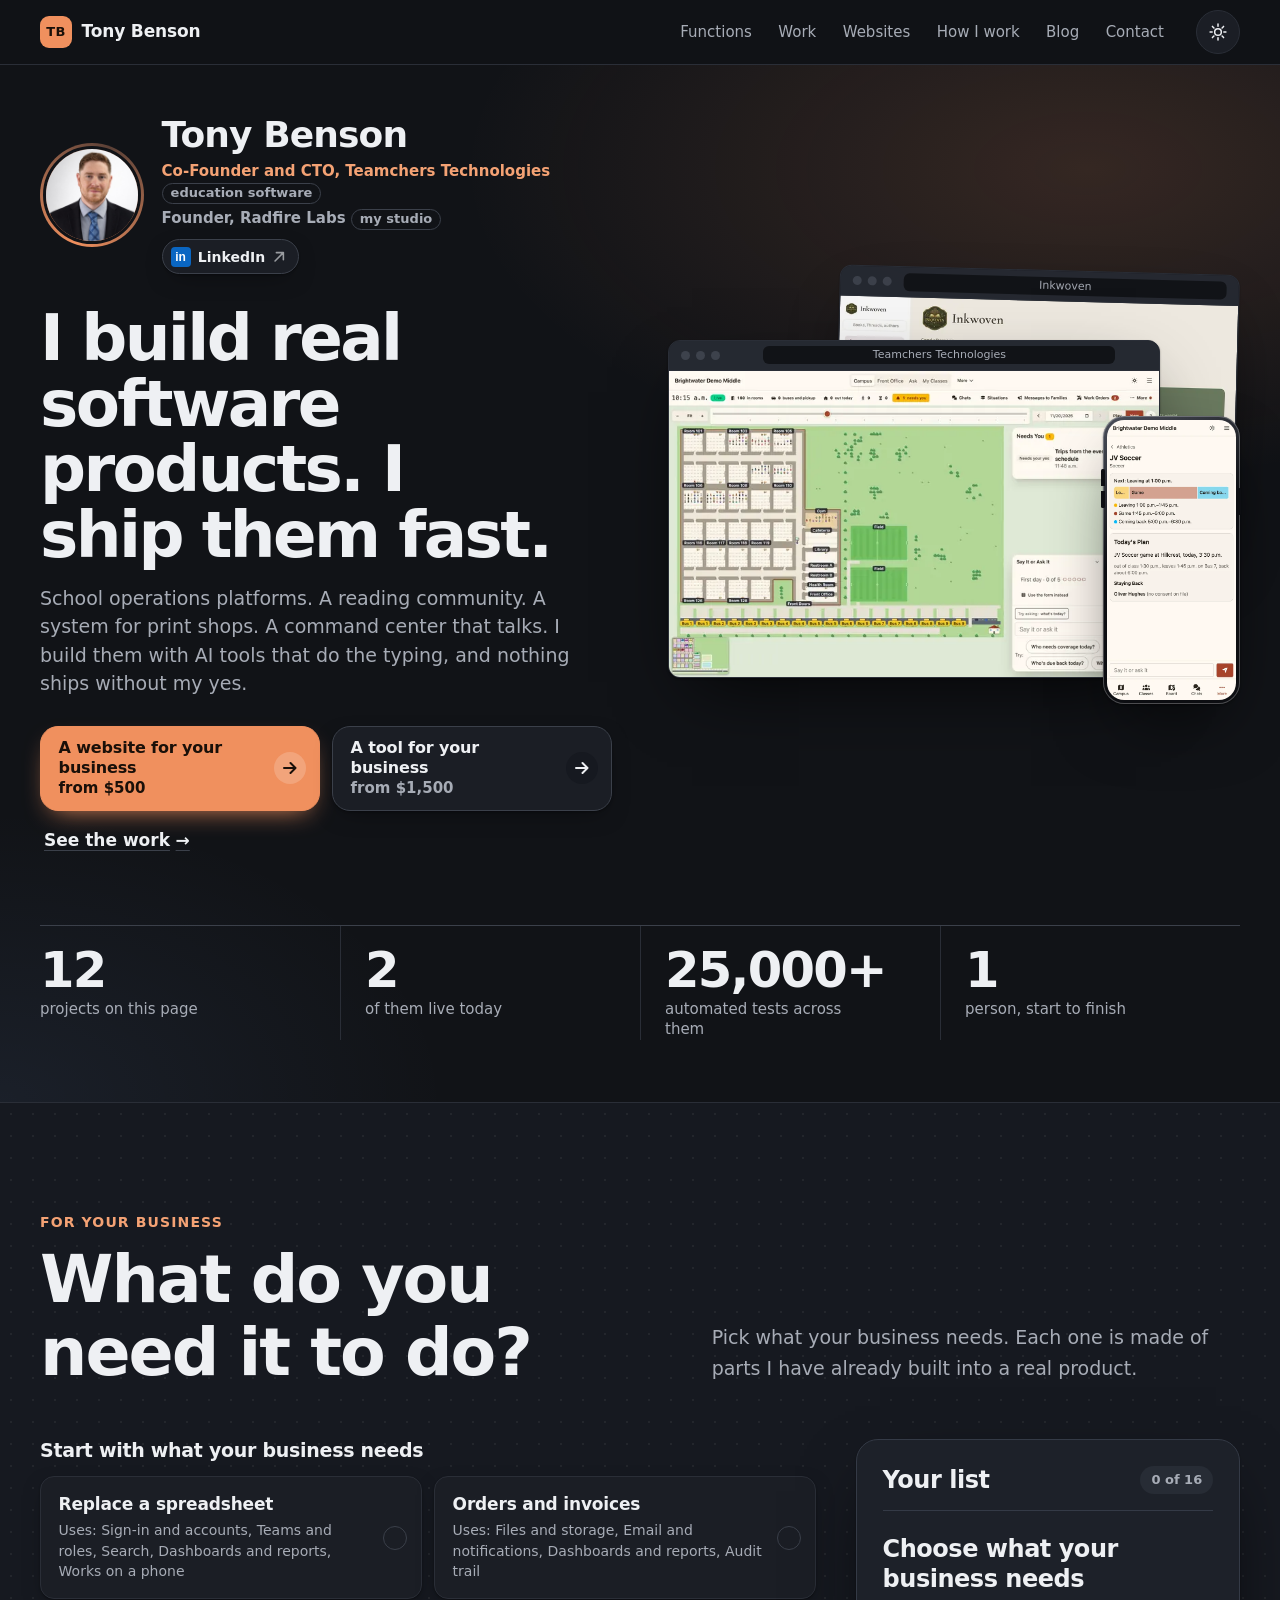
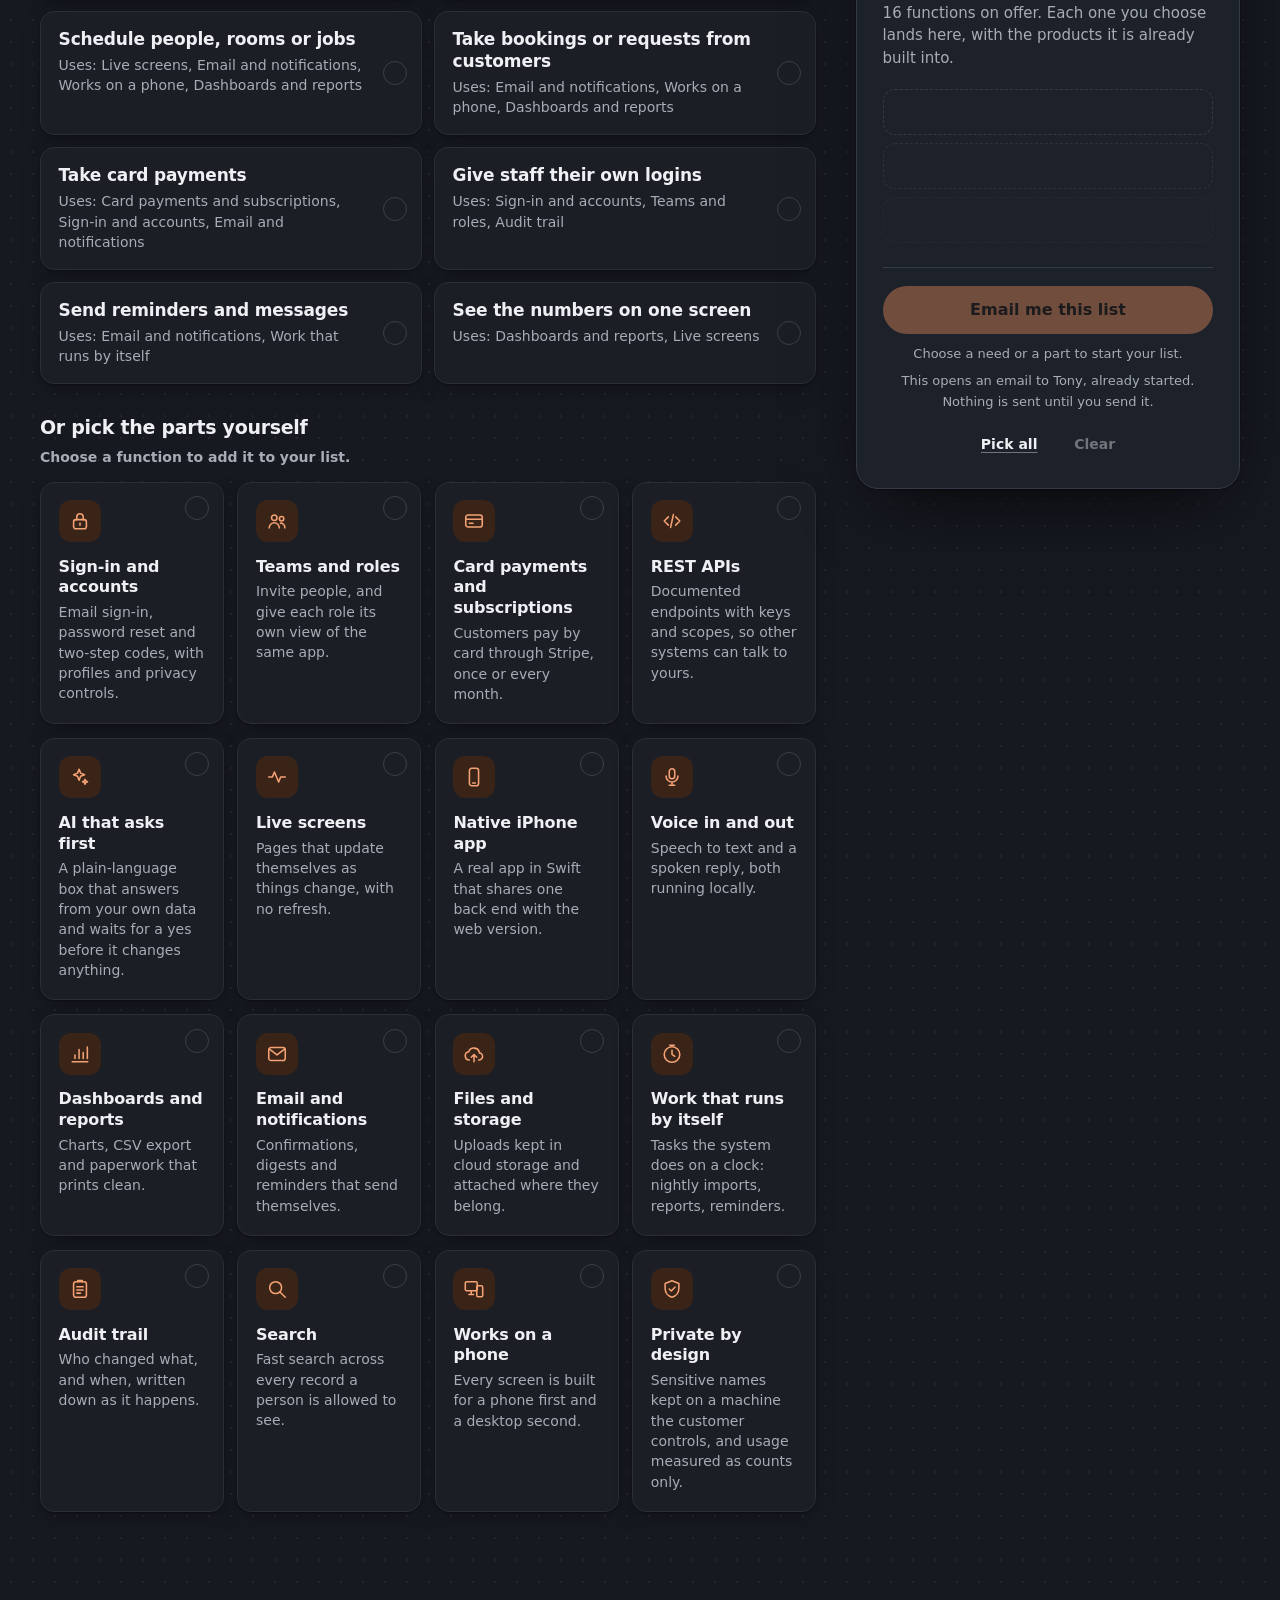
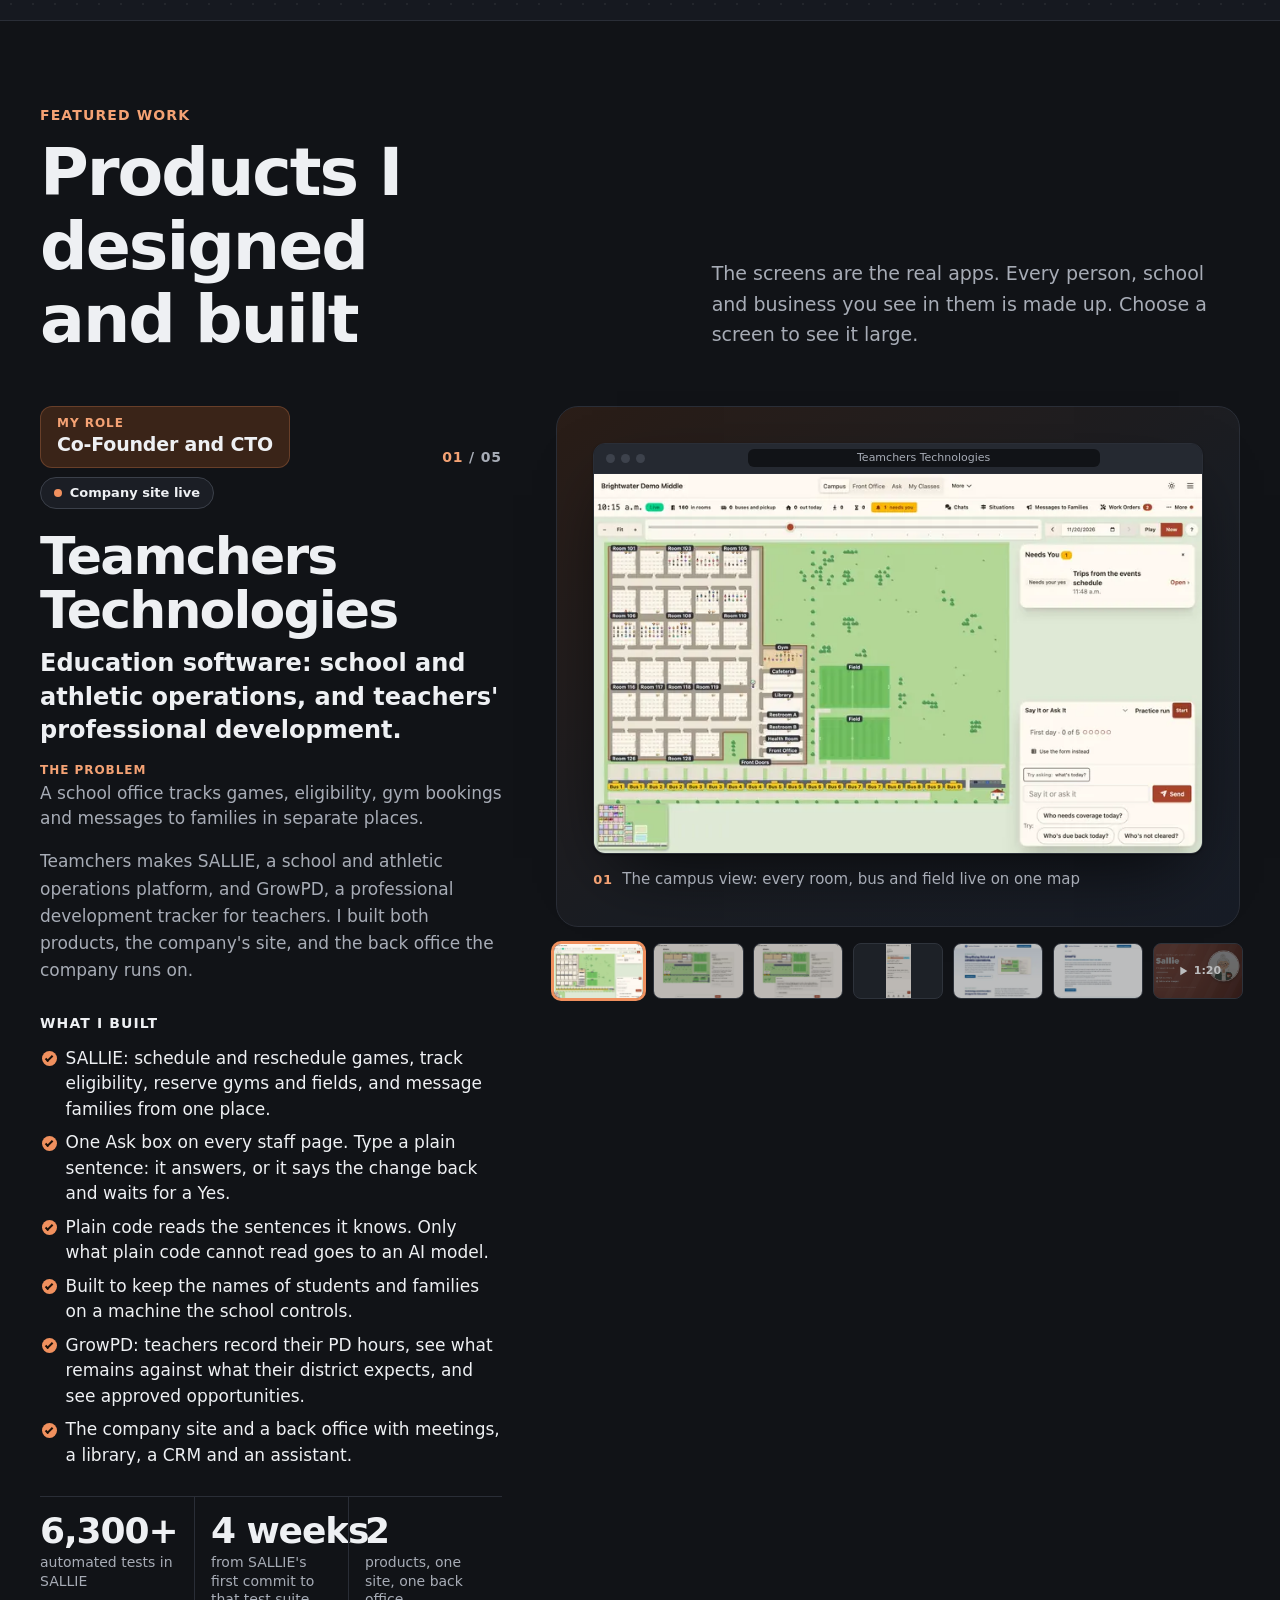
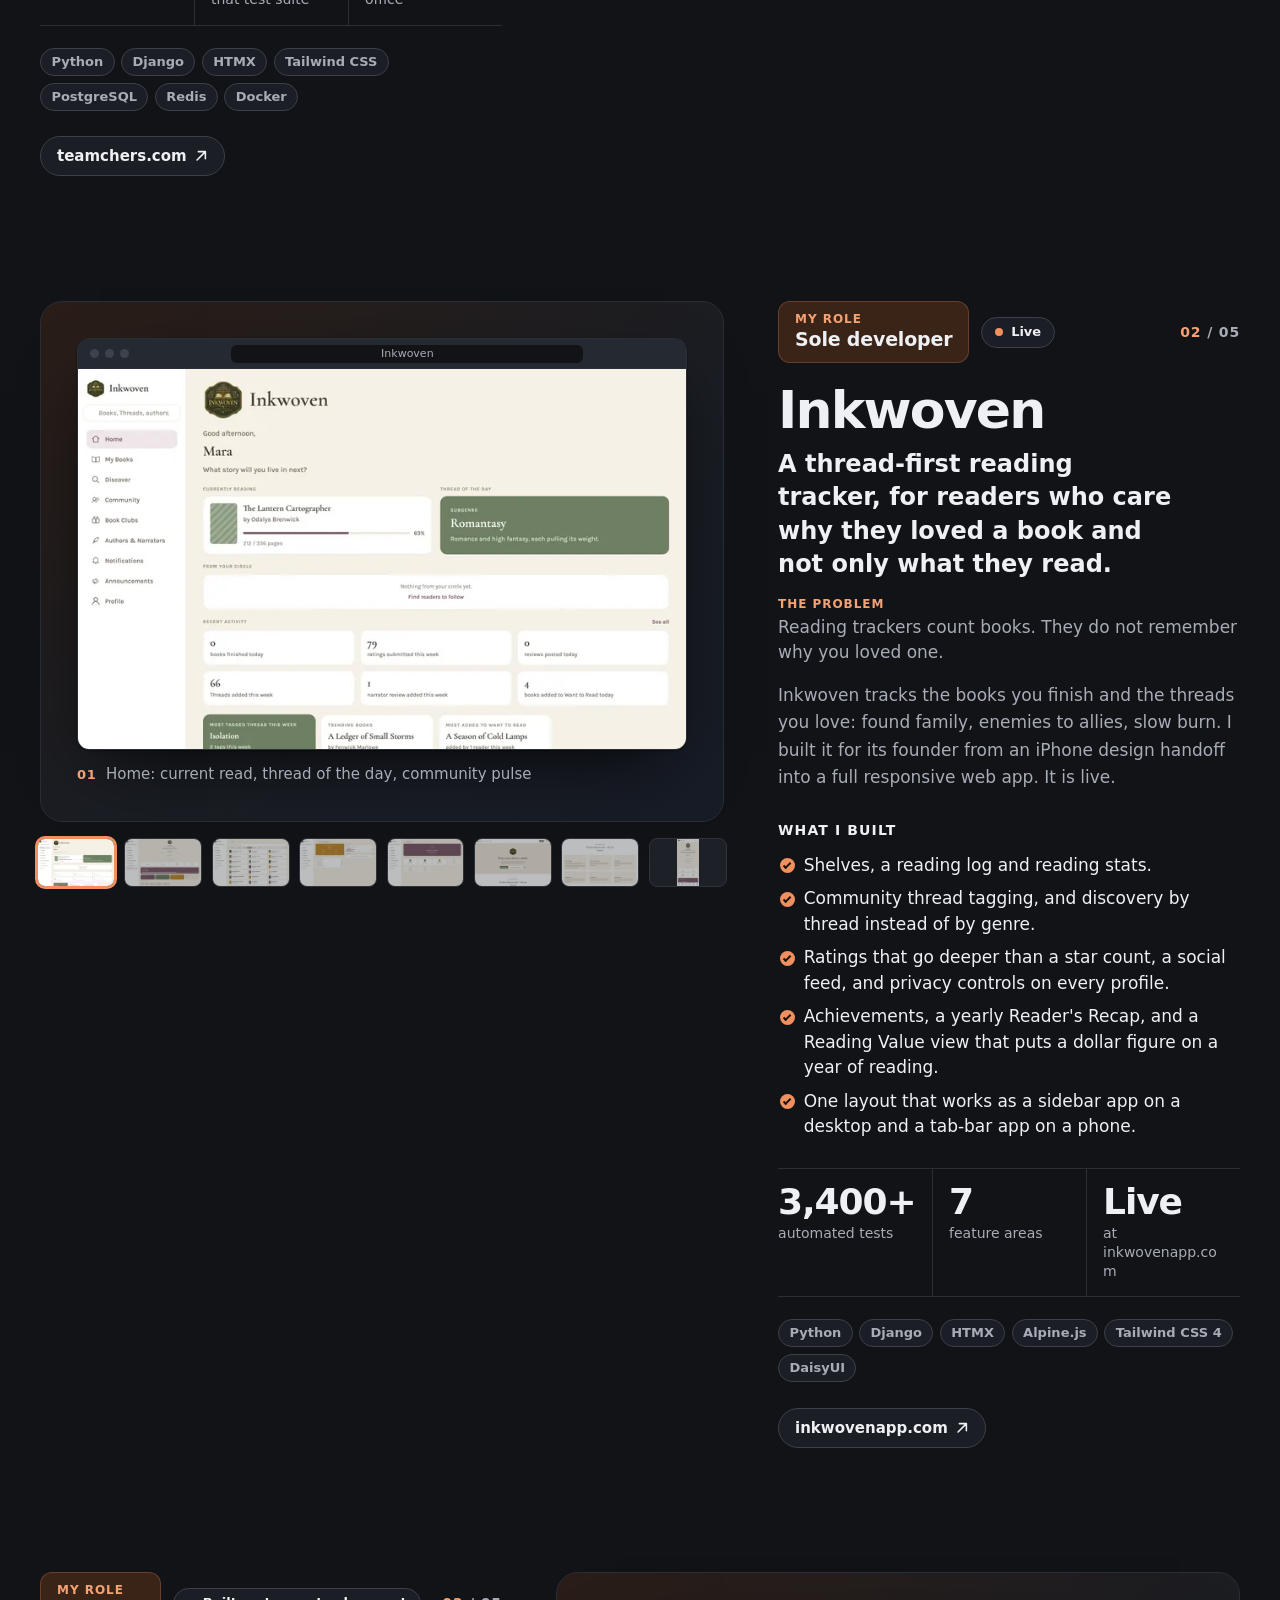
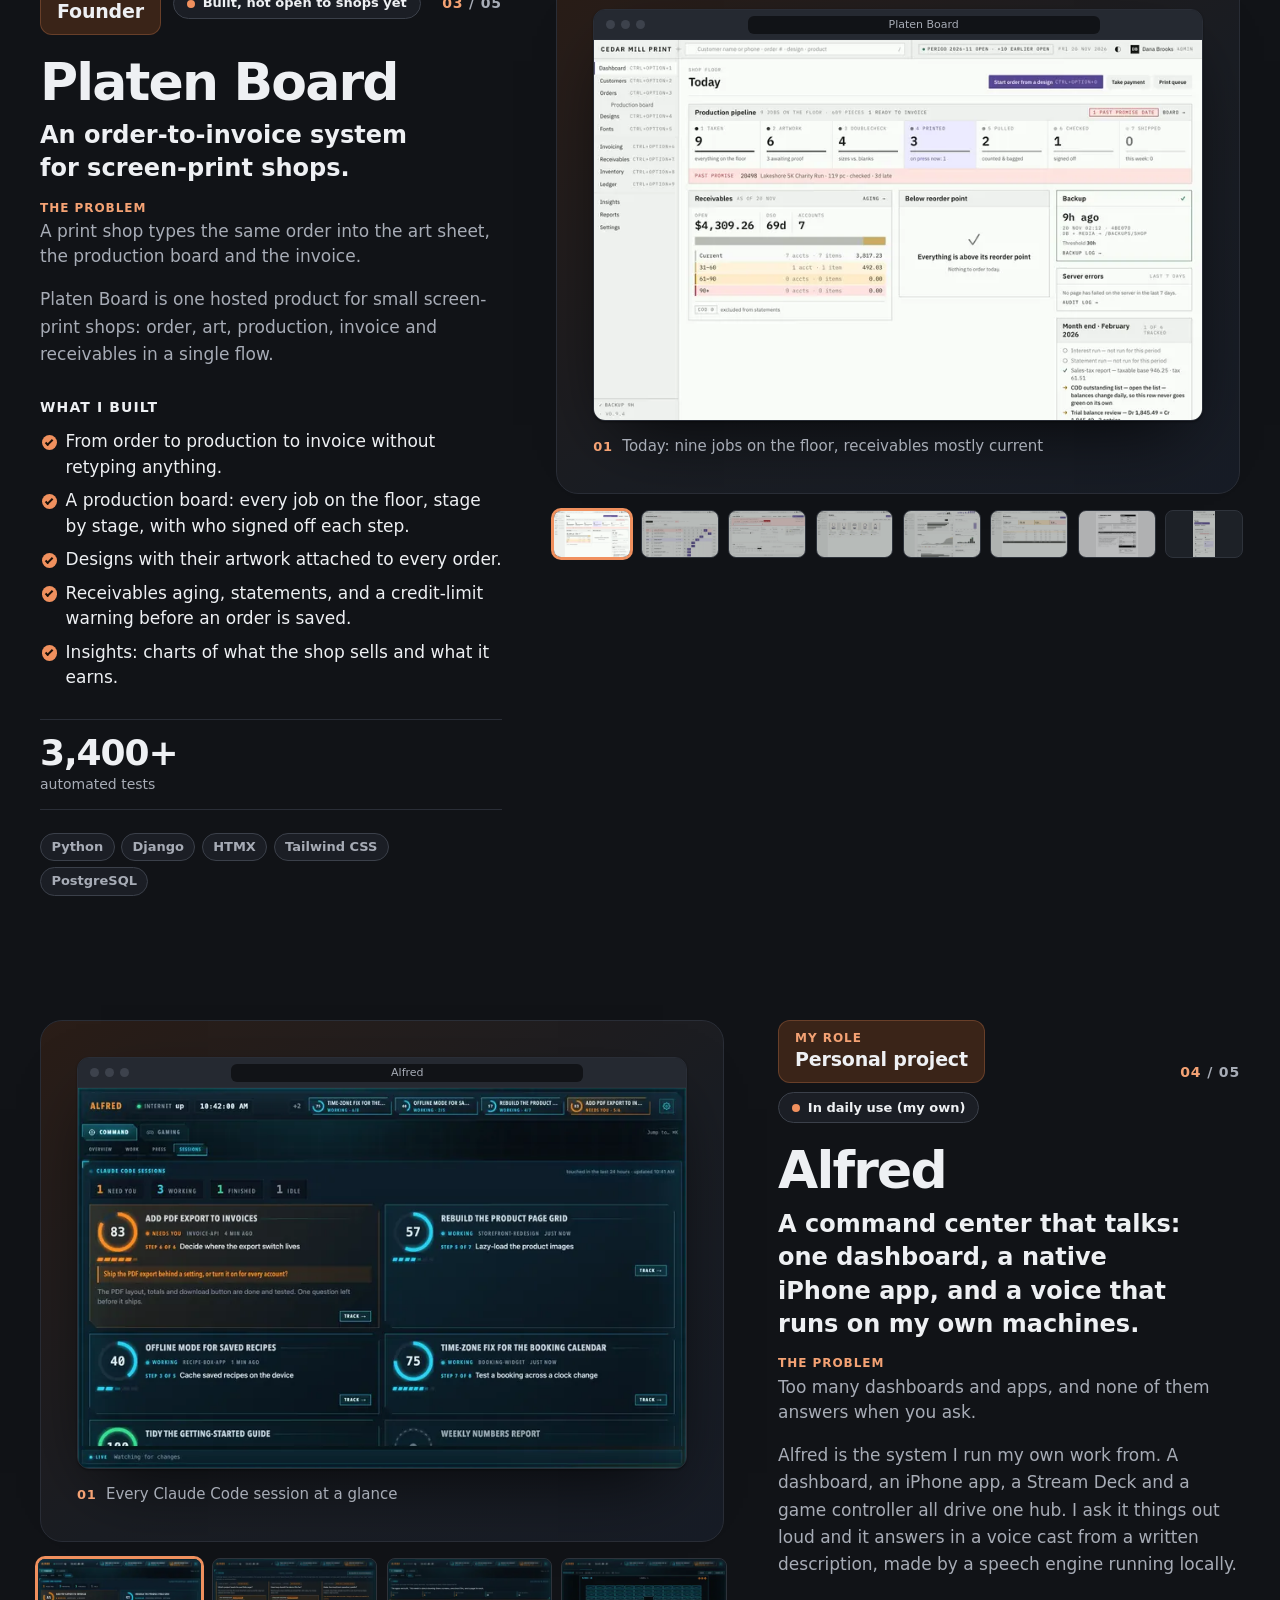
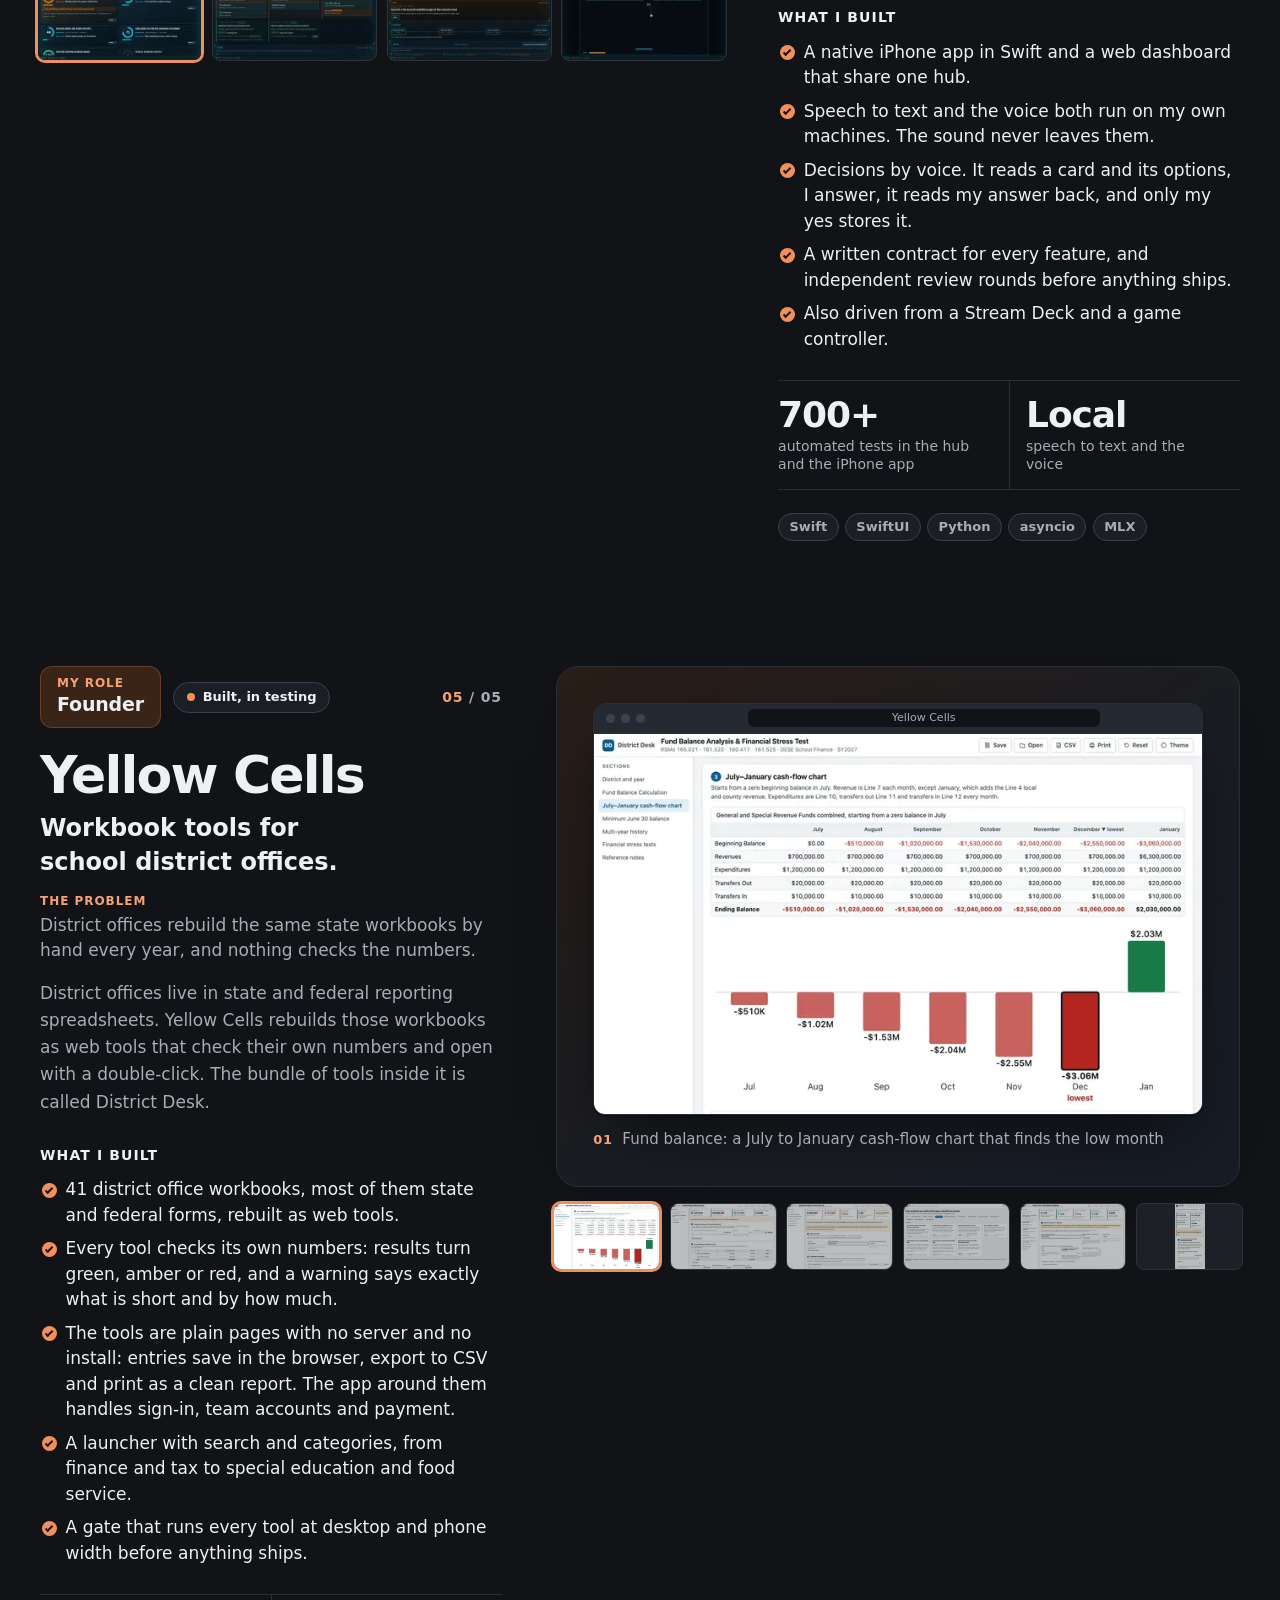
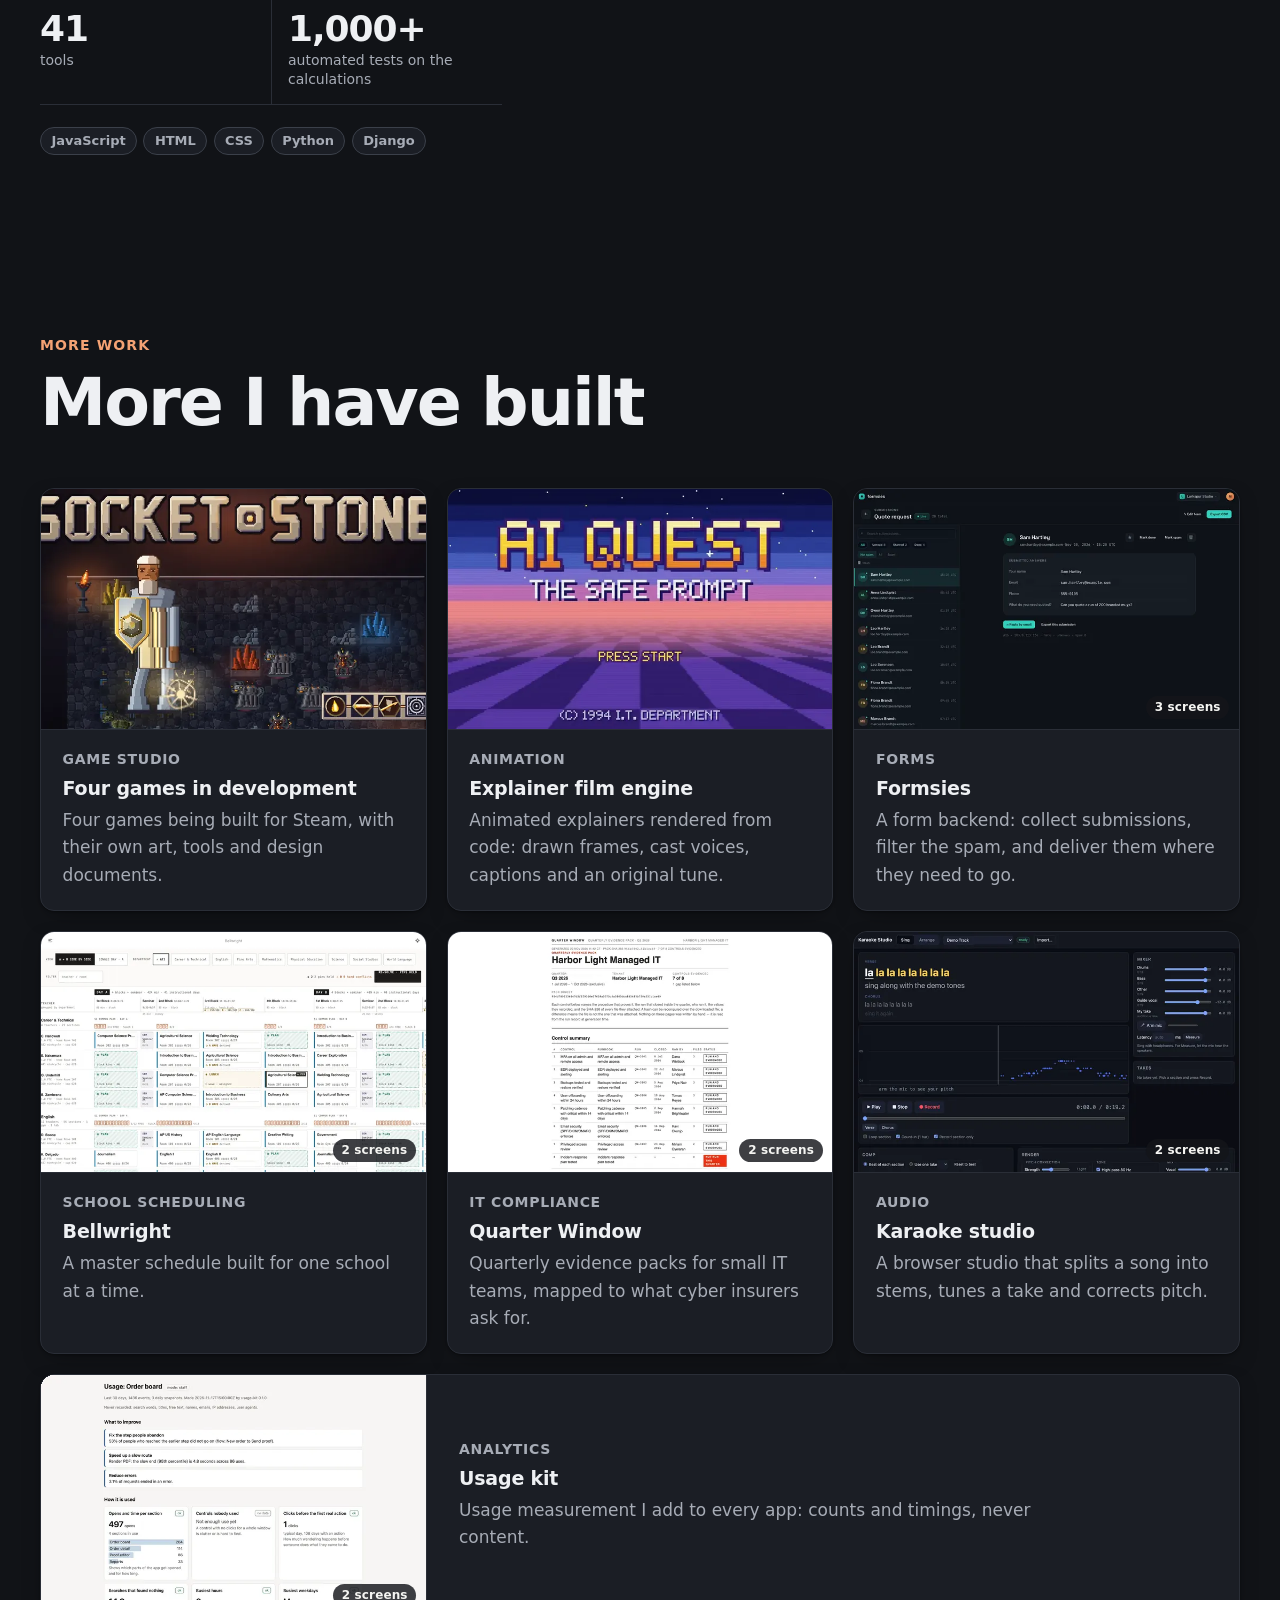
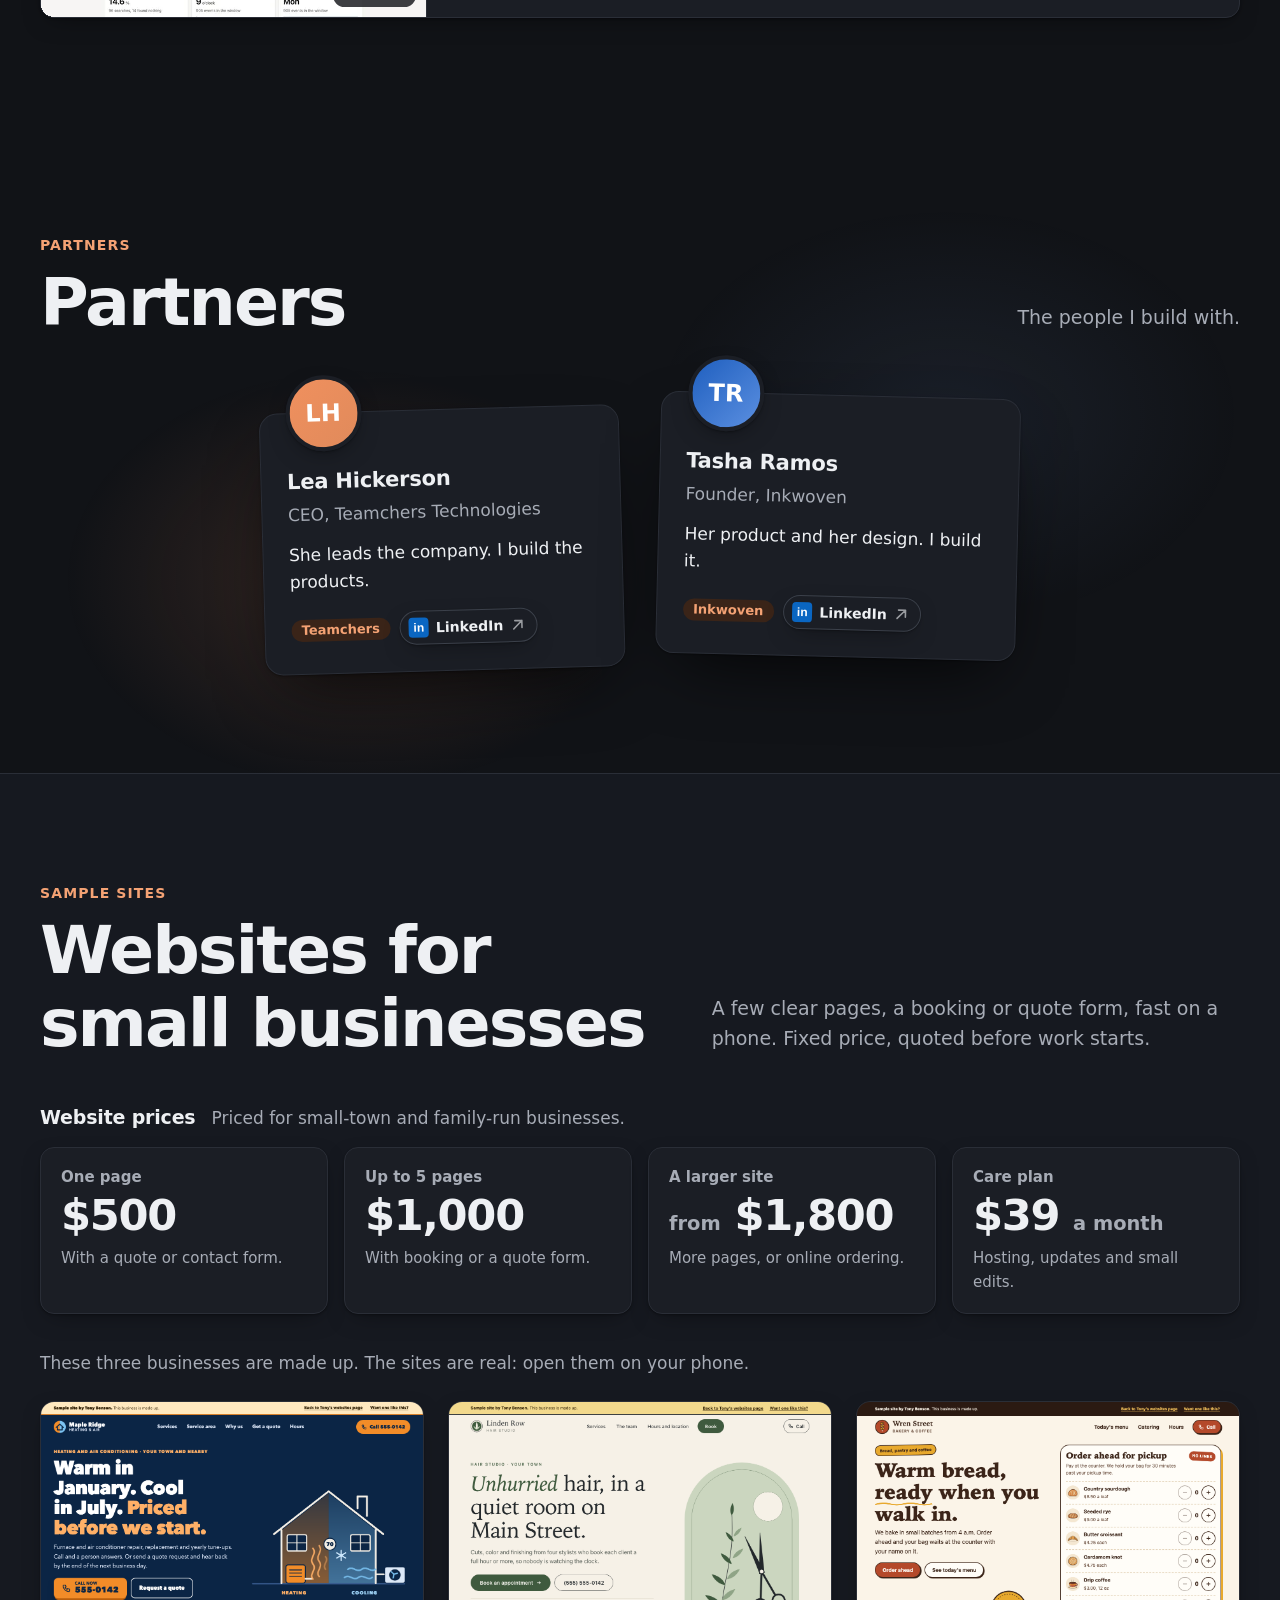
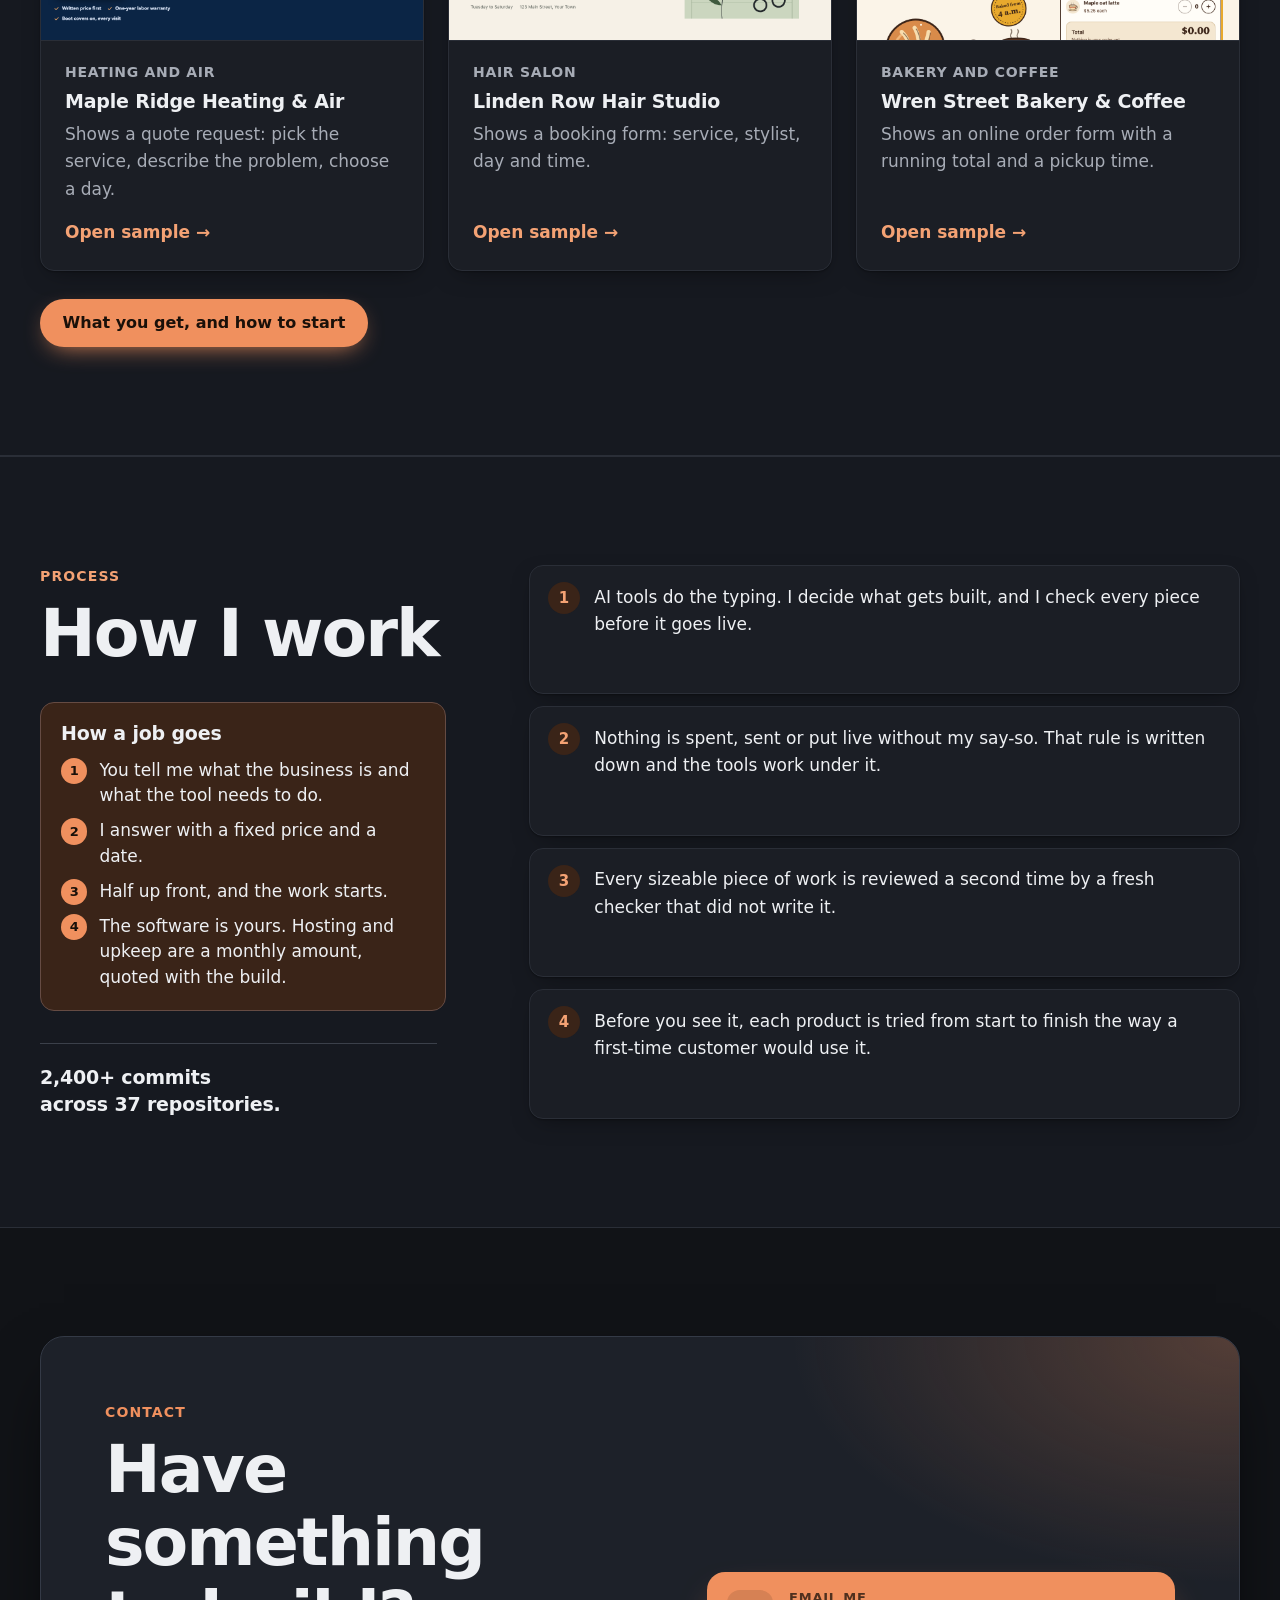
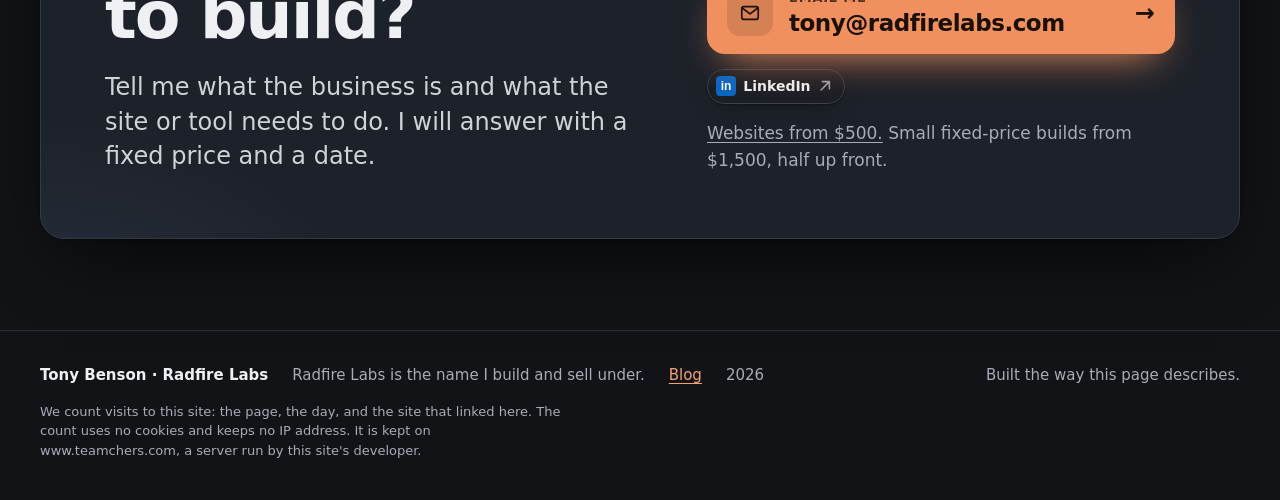
==== commit 04450268: "Blog: first post, "Land Under the Trees" Adds the blog (index, feed, story-layout post) and a Blog l" ====
--- a/index.html
+++ b/index.html
@@ -45,6 +45,7 @@
           <li><a href="#work">Work</a></li>
           <li><a href="#websites">Websites</a></li>
           <li><a href="#how">How I work</a></li>
+          <li><a href="blog/index.html">Blog</a></li>
           <li><a href="#contact">Contact</a></li>
         </ul>
       </nav>
@@ -412,6 +413,7 @@
     <div class="container footer-inner">
       <p>Tony Benson · Radfire Labs</p>
       <p class="footer-studio">Radfire Labs is the name I build and sell under.</p>
+      <p><a href="blog/index.html">Blog</a></p>
       <p><span data-year>2026</span></p>
       <p>Built the way this page describes.</p>
     </div>
